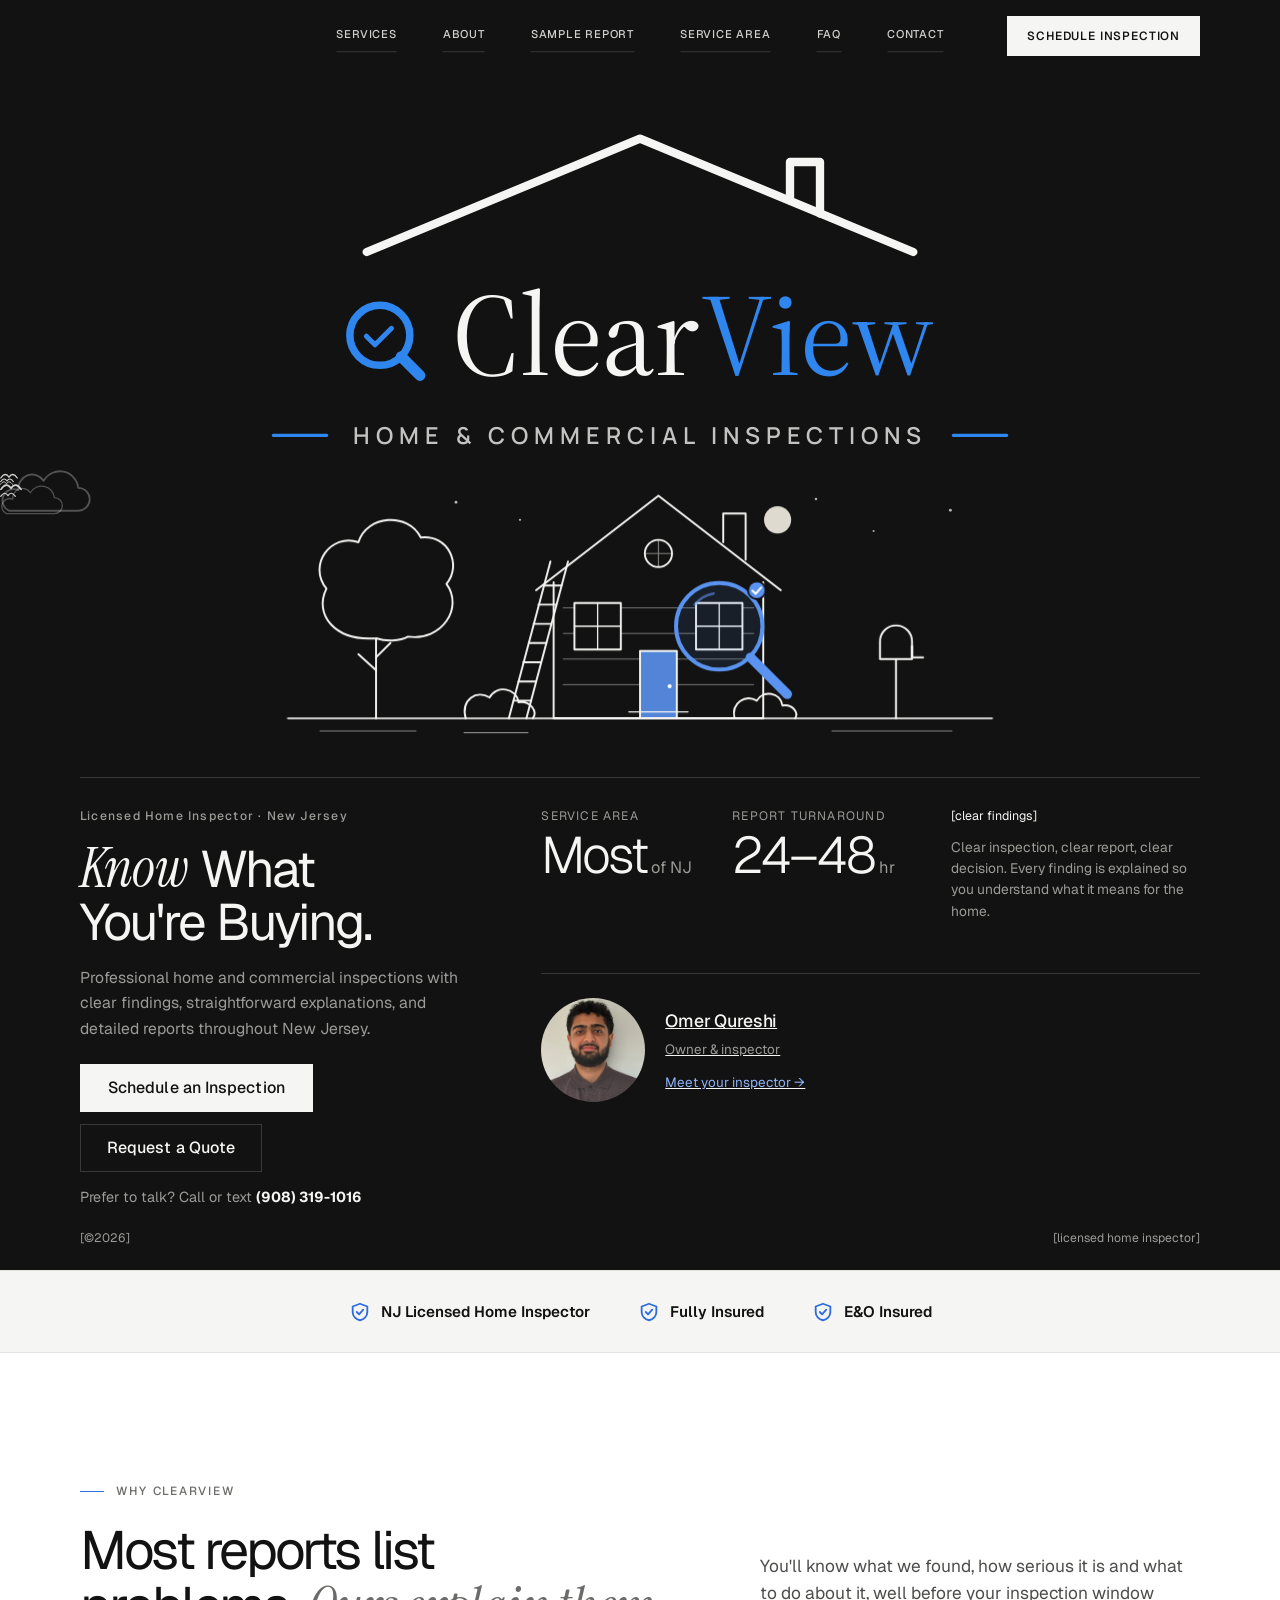
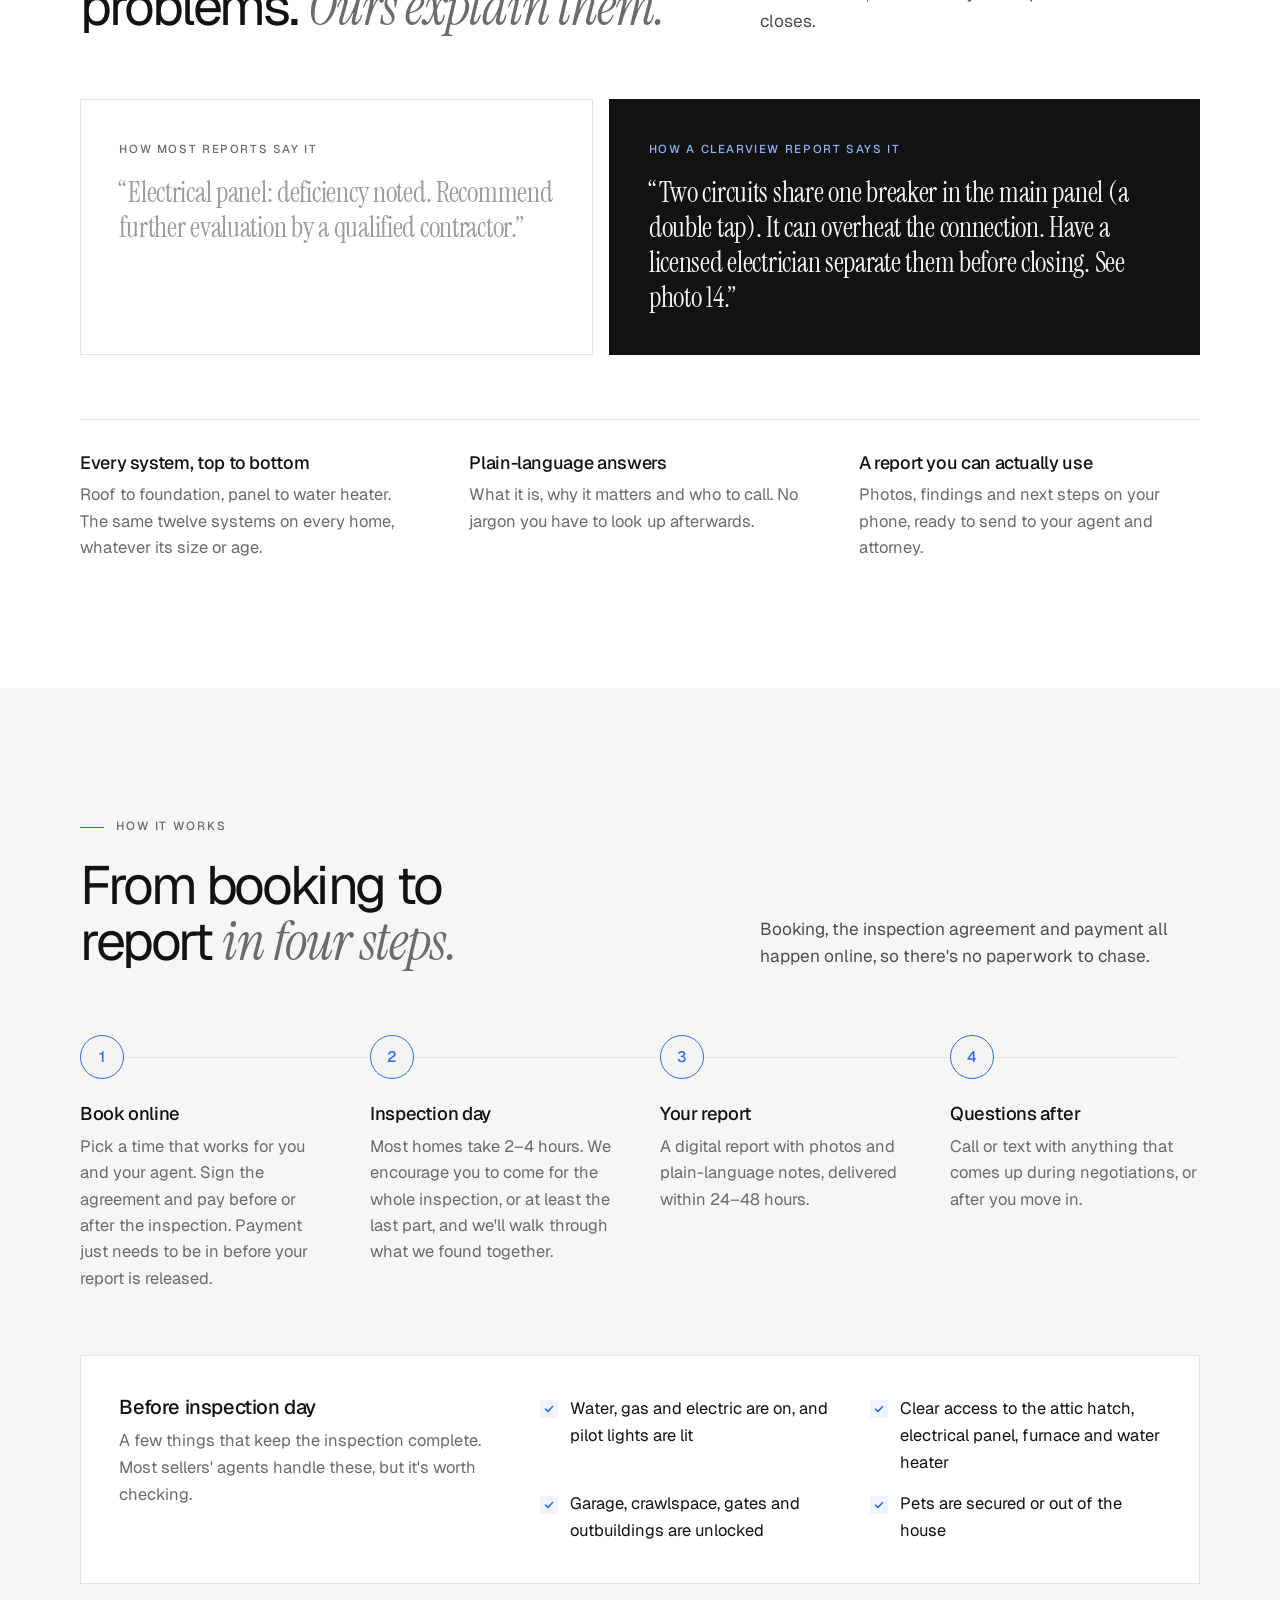
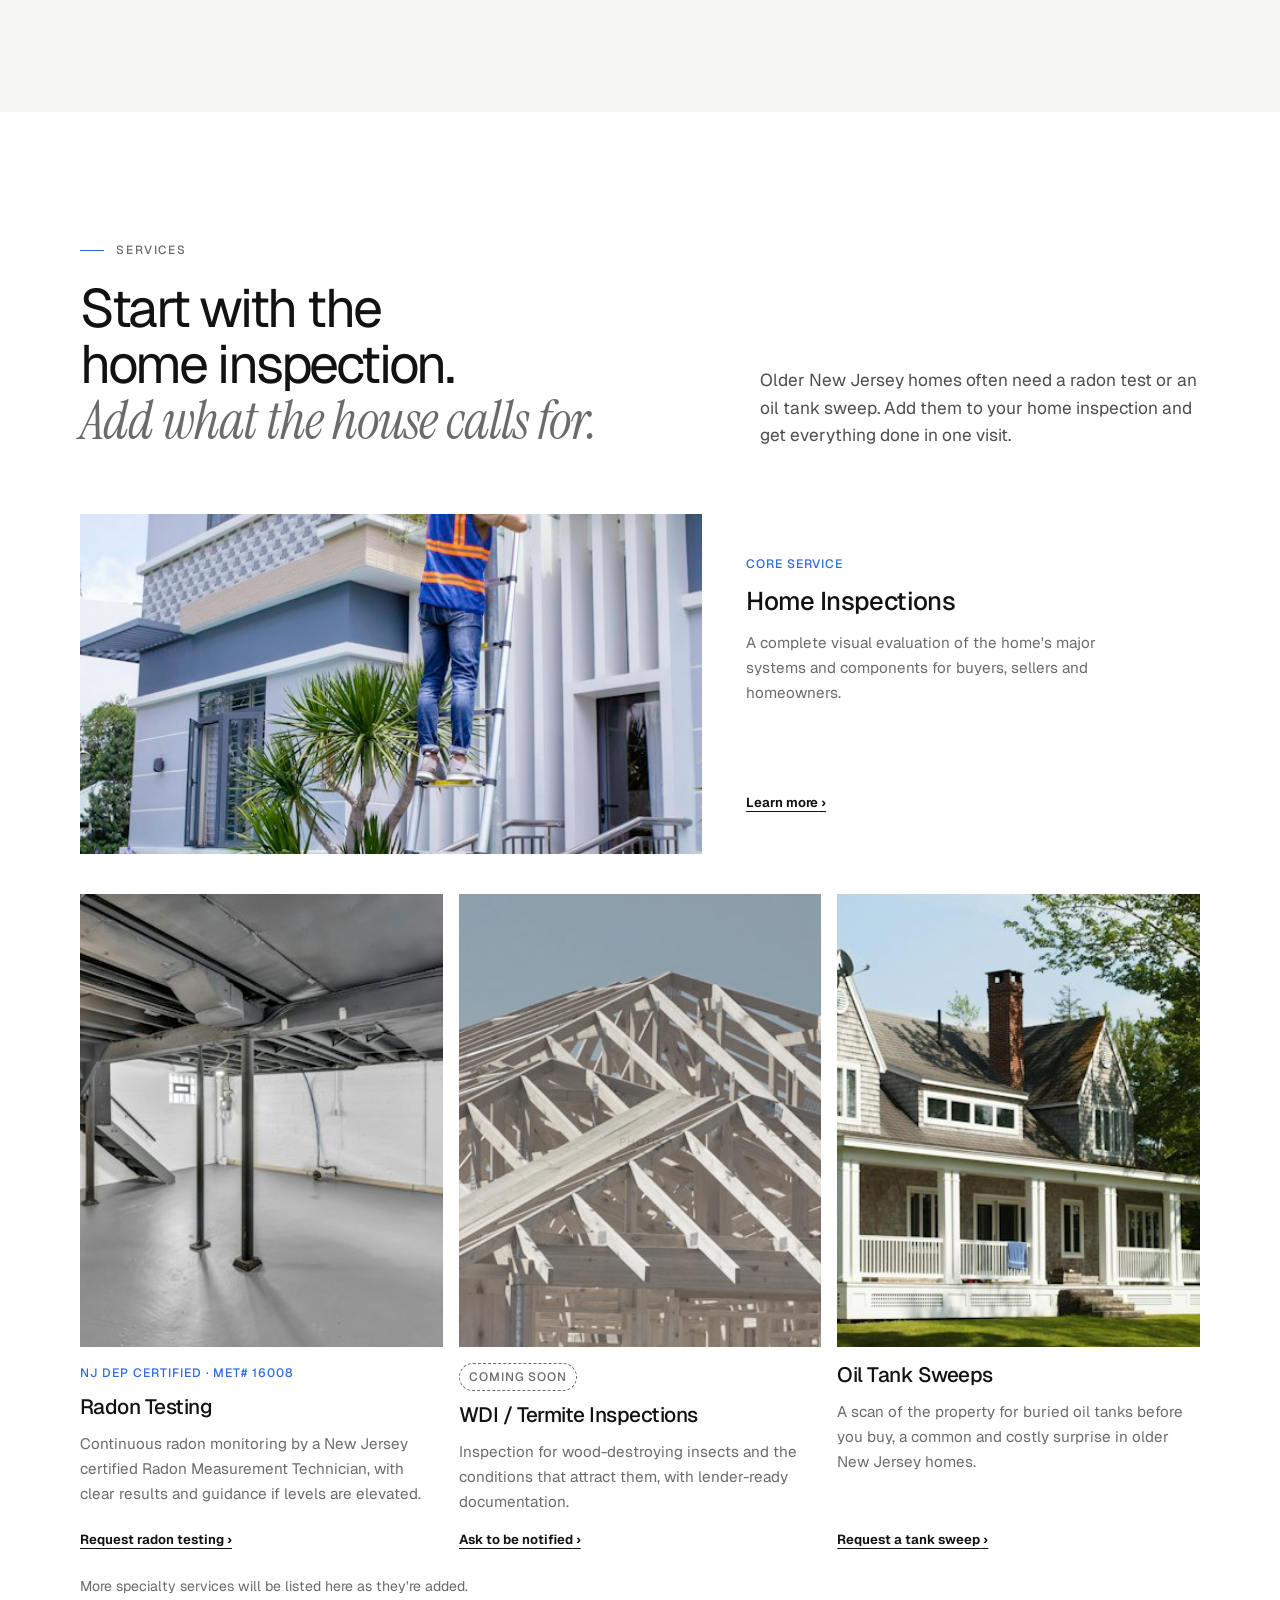
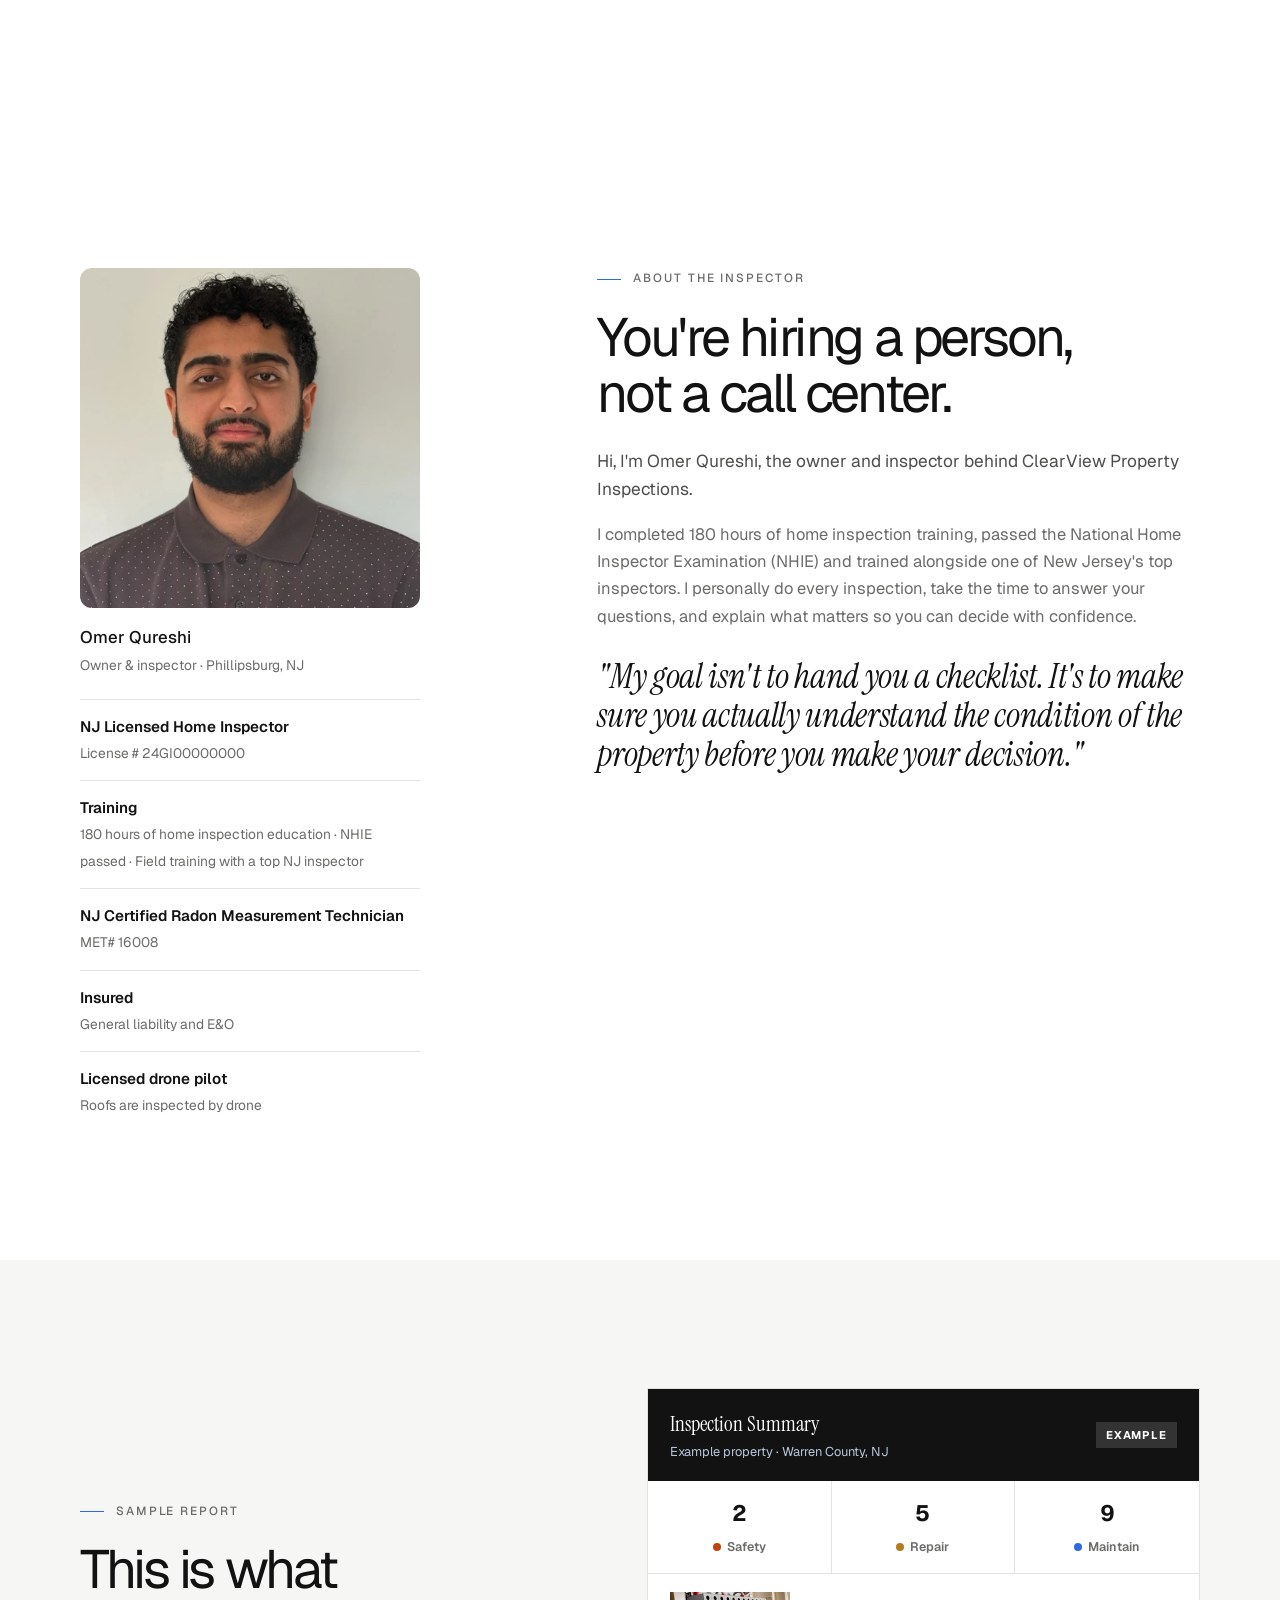
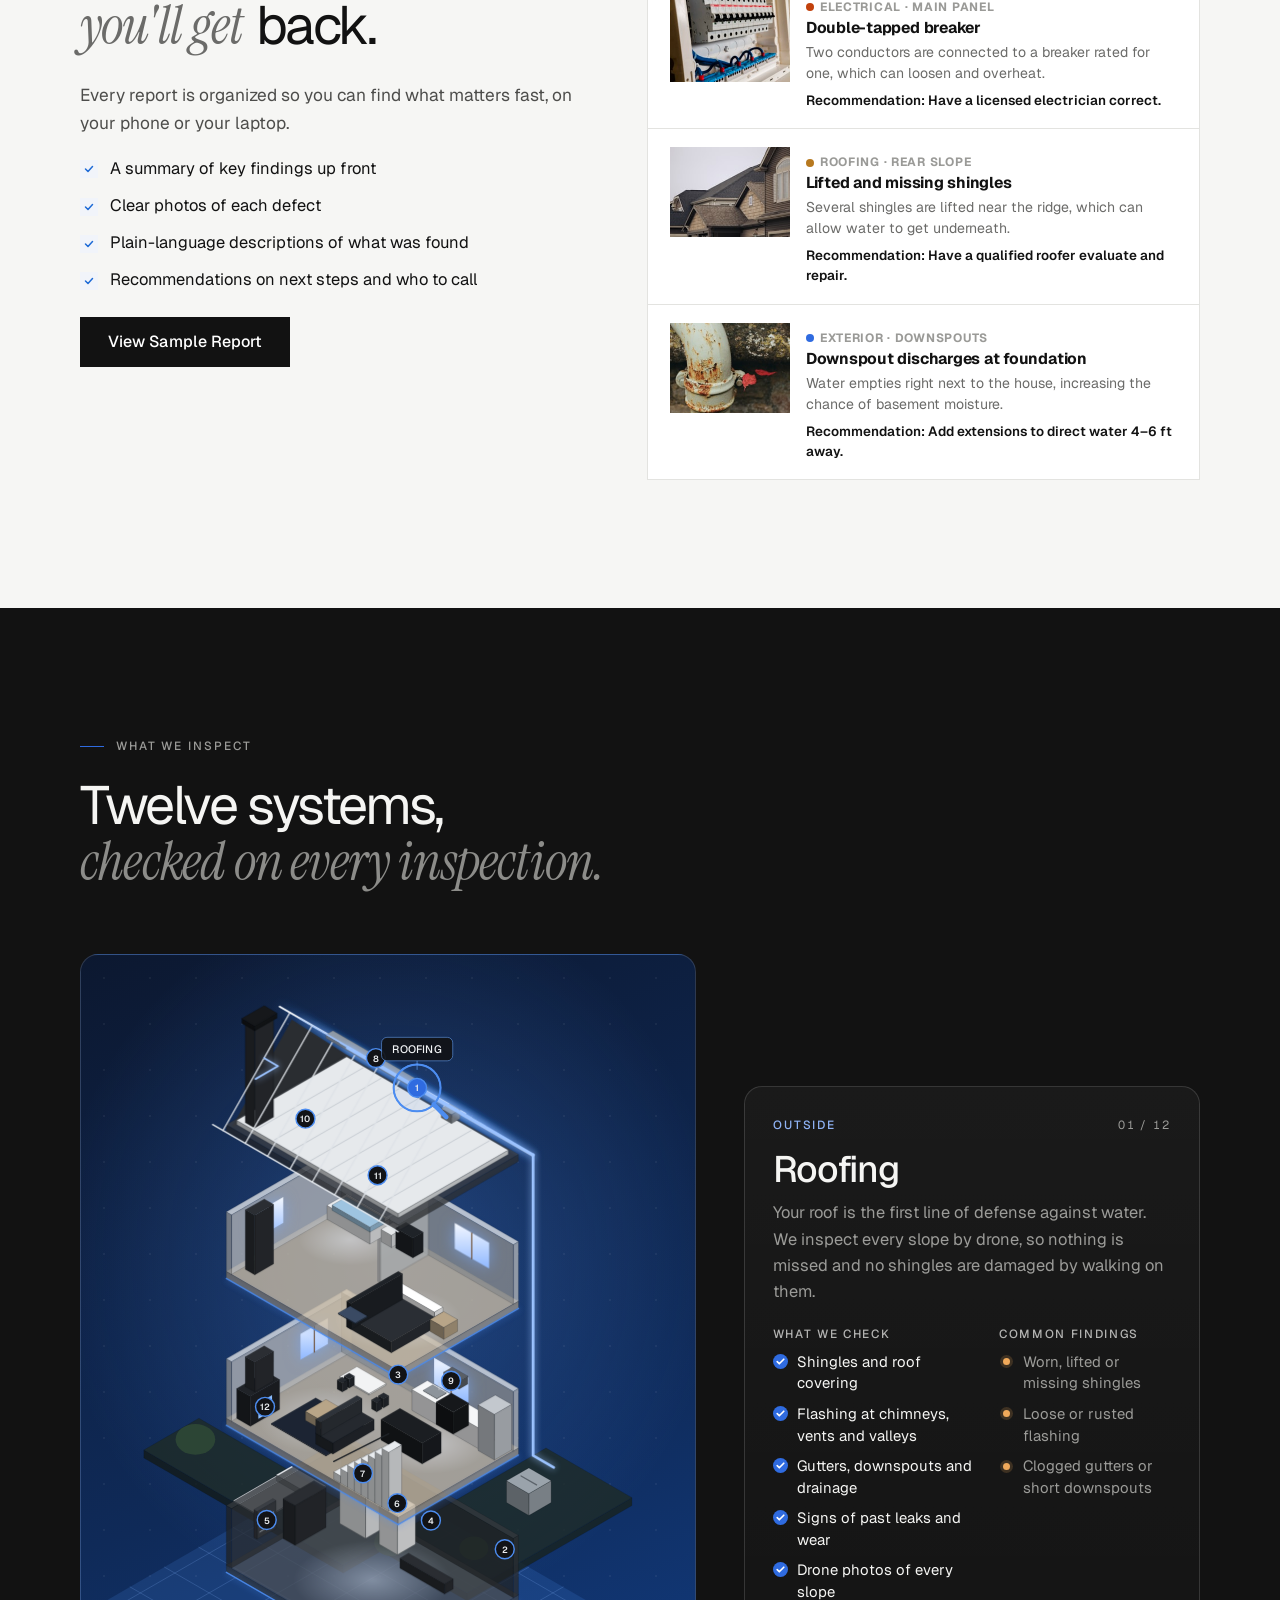
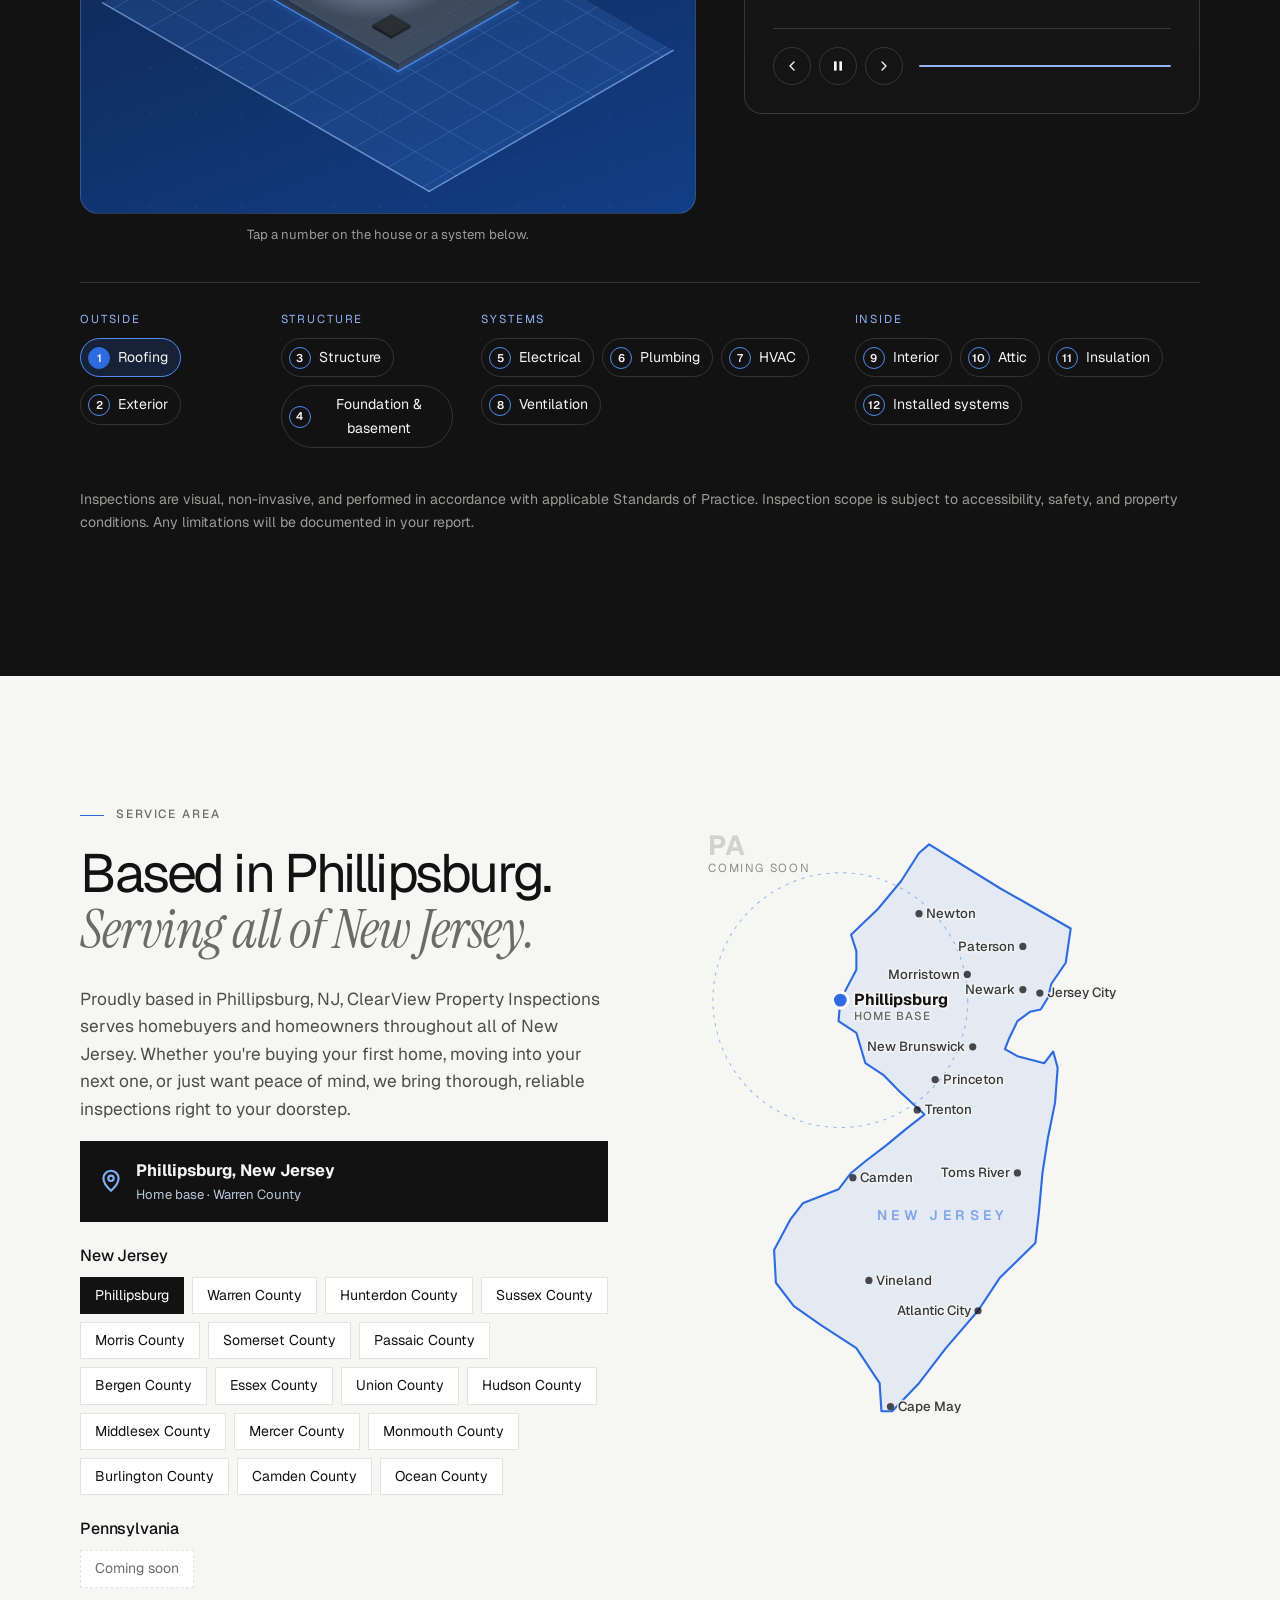
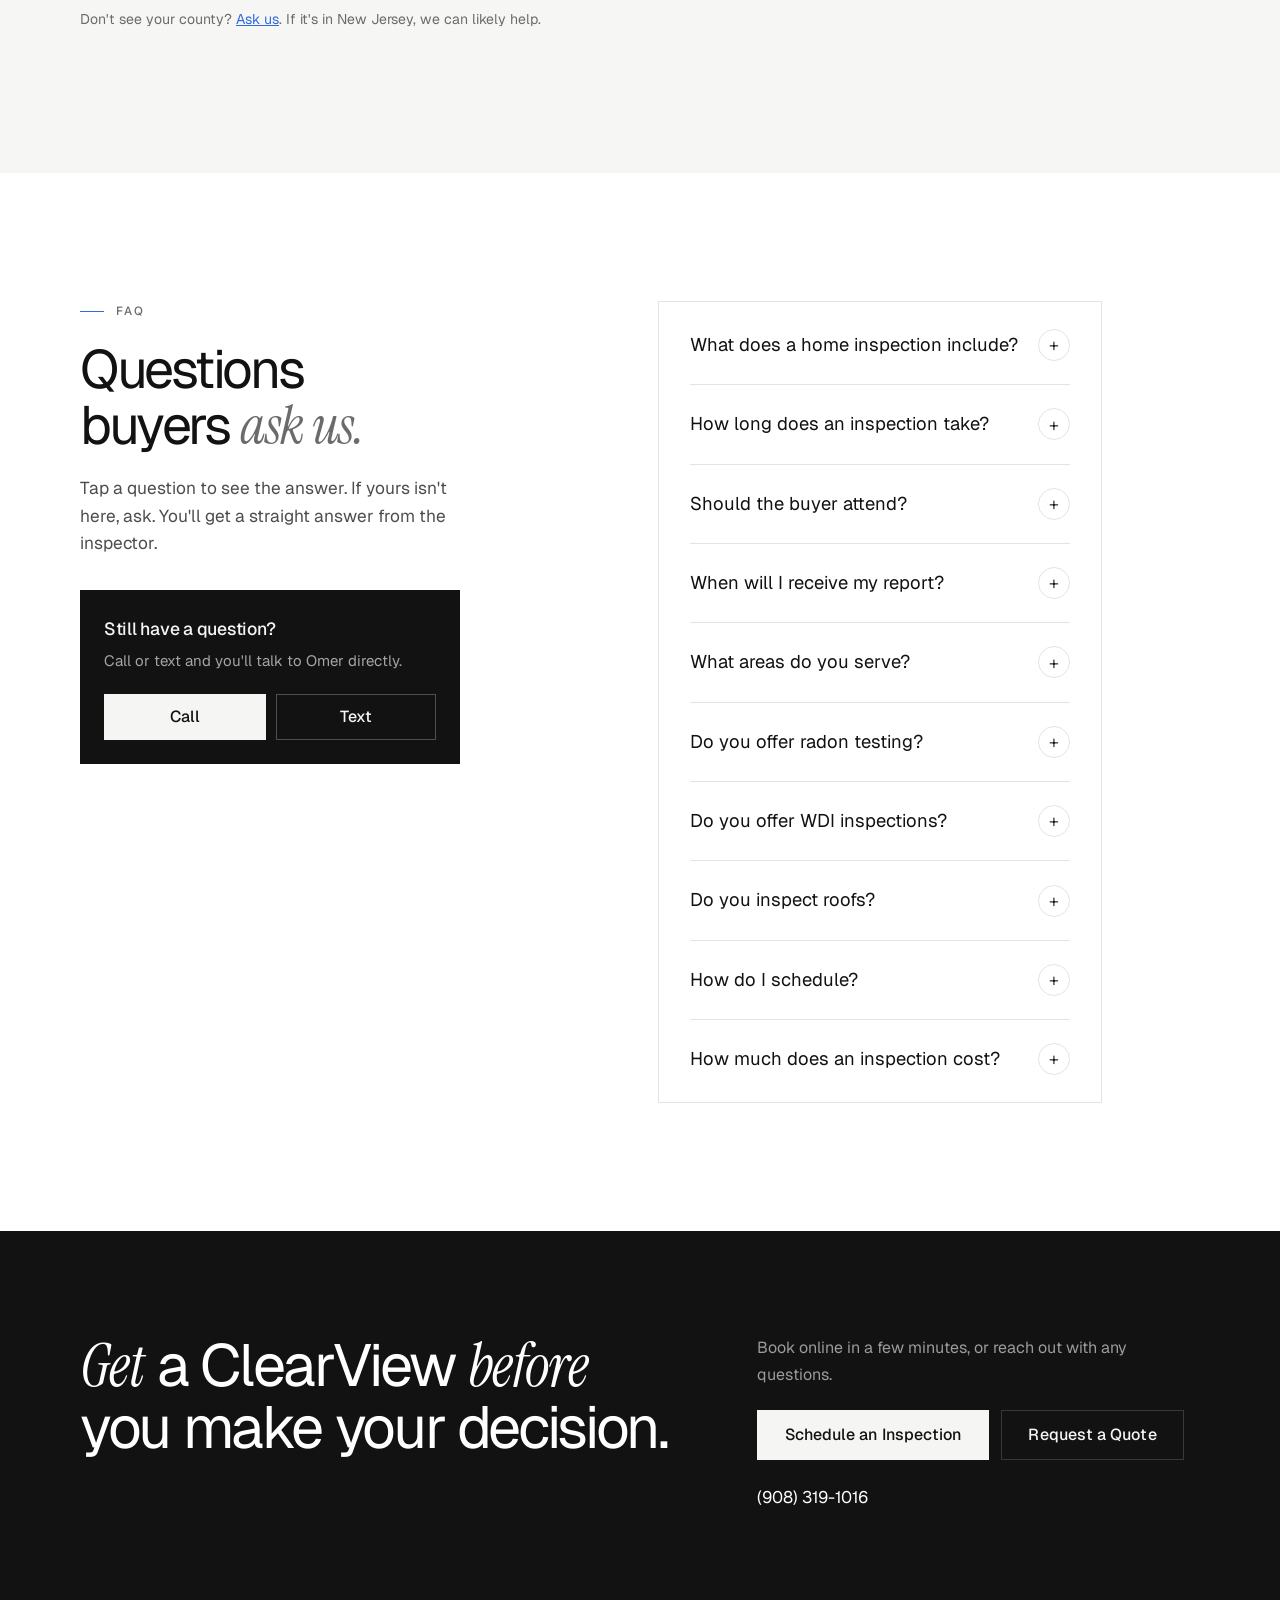
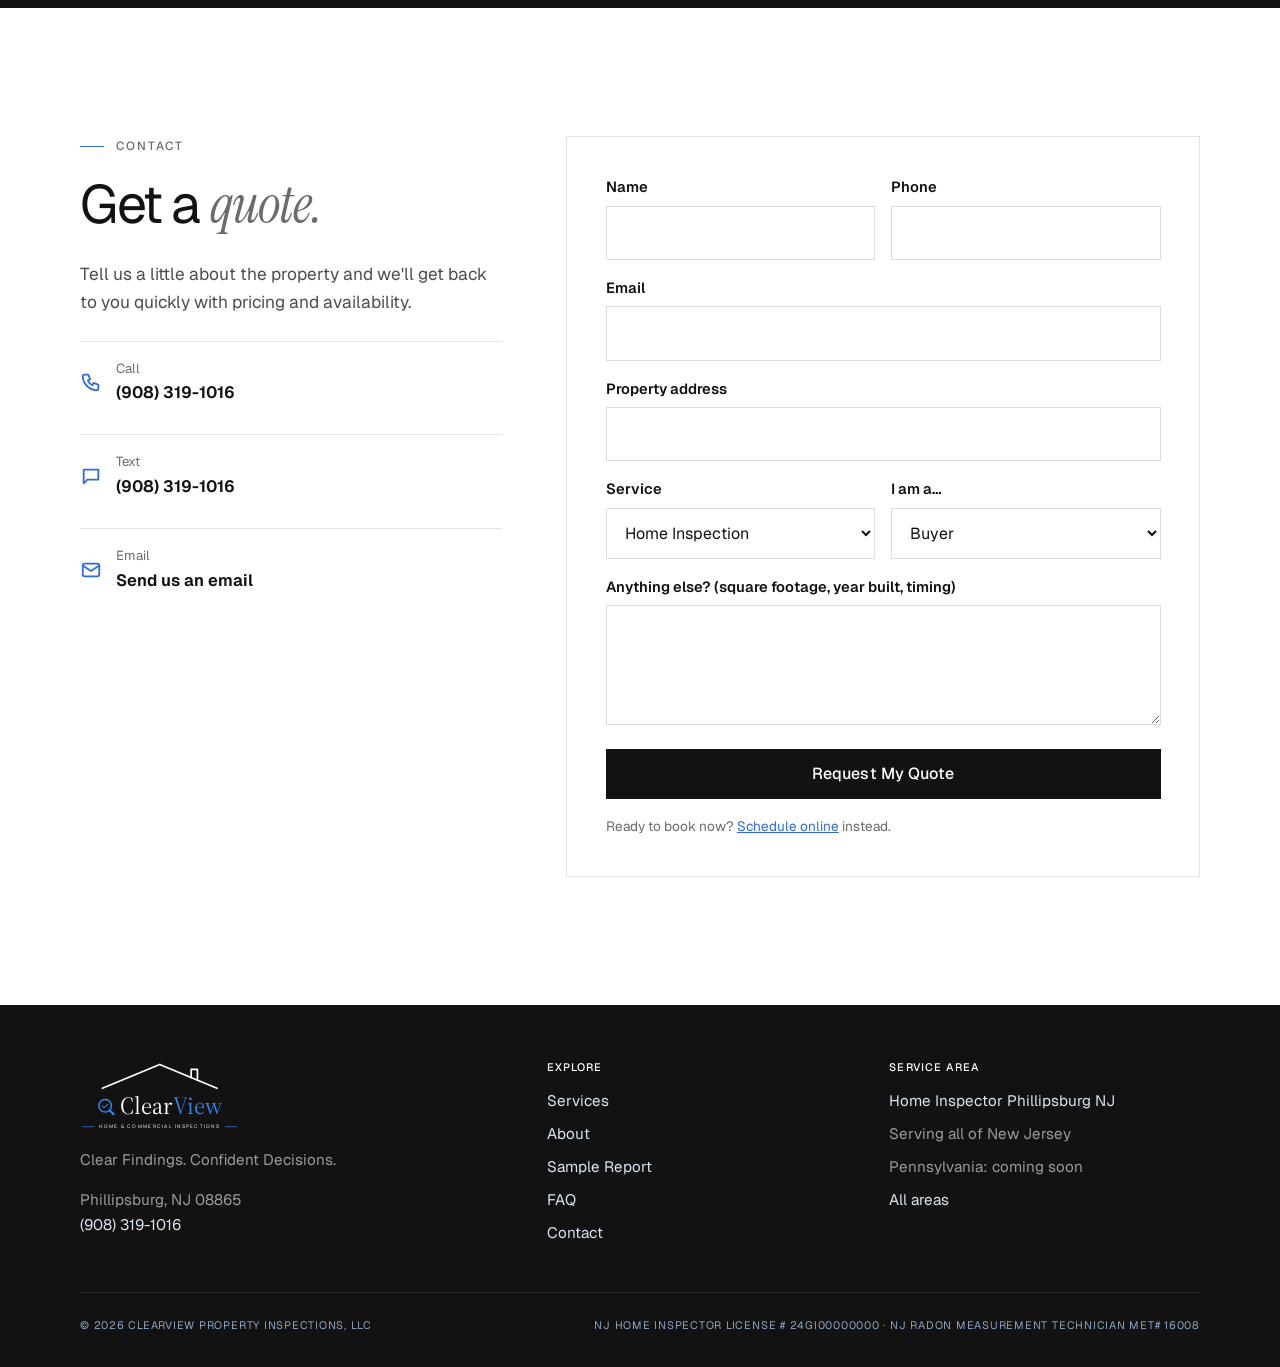
==== index.html @ 4c4c86ff "ClearView Property Inspections website Static site: homepage with the interactive house tour, NJ ser" ====
<!doctype html>
<html lang="en">
<head>
  <meta charset="utf-8">
  <meta name="viewport" content="width=device-width, initial-scale=1">
  <title>Home Inspector Phillipsburg NJ | Serving All of New Jersey | ClearView Property Inspections</title>
  <meta name="description" content="Licensed home and commercial inspections, radon testing and oil tank sweeps throughout New Jersey. Clear findings, plain-language explanations and reports in 24–48 hours. Based in Phillipsburg, NJ. Schedule online.">
  <link rel="canonical" href="https://www.clearviewpropertyinspections.com/"> <!-- TODO: real domain -->
  <meta name="theme-color" content="#0b2545">

  <meta property="og:type" content="website">
  <meta property="og:title" content="ClearView Property Inspections | Clear Findings. Confident Decisions.">
  <meta property="og:description" content="Professional home and commercial inspections throughout New Jersey.">
  <meta property="og:url" content="https://www.clearviewpropertyinspections.com/">
  <!-- <meta property="og:image" content="https://www.clearviewpropertyinspections.com/assets/og-image.jpg"> TODO: 1200x630 share image -->

  <link rel="icon" href="assets/favicon.svg" type="image/svg+xml">
  <link rel="preconnect" href="https://fonts.googleapis.com">
  <link rel="preconnect" href="https://fonts.gstatic.com" crossorigin>
  <link rel="stylesheet" href="css/styles.css?v=62">
  <link rel="stylesheet" href="css/themes/drafted.css?v=62" id="theme-css">
  <script>
    /* Theme loader: Drafted is the only style. */
    (function () {
      var DEFAULT = "drafted", V = "62";
      var FONTS = {
        drafted: "family=Geist:wght@300;400;500;600&family=Instrument+Serif:ital@0;1&family=Source+Serif+4:opsz,wght@8..60,400&family=Manrope:wght@600"
      };
      var t = (location.search.match(/[?&]style=(\w+)/) || location.hash.match(/^#style-(\w+)$/) || [])[1];
      try { if (t && FONTS[t]) localStorage.setItem("cv-style", t); else t = localStorage.getItem("cv-style"); } catch (e) {}
      if (!t || !FONTS[t]) t = DEFAULT;
      document.getElementById("theme-css").href = "css/themes/" + t + ".css?v=" + V;
      var fl = document.createElement("link");
      fl.rel = "stylesheet";
      fl.href = "https://fonts.googleapis.com/css2?" + FONTS[t] + "&display=swap";
      document.head.appendChild(fl);
      document.documentElement.setAttribute("data-style", t);
      document.documentElement.setAttribute("data-palette", "blueprint"); /* black and blue */
    })();
  </script>

  <!-- Google Analytics: paste the GA4 snippet here once the property is created (G-XXXXXXX) -->

  <script type="application/ld+json">
  {
    "@context": "https://schema.org",
    "@type": "HomeAndConstructionBusiness",
    "name": "ClearView Property Inspections",
    "slogan": "Clear Findings. Confident Decisions.",
    "url": "https://www.clearviewpropertyinspections.com/",
    "telephone": "+19083191016",
    "address": {
      "@type": "PostalAddress",
      "addressLocality": "Phillipsburg",
      "addressRegion": "NJ",
      "postalCode": "08865",
      "addressCountry": "US"
    },
    "areaServed": [
      "Warren County, NJ", "Hunterdon County, NJ", "Sussex County, NJ", "Morris County, NJ",
      "Somerset County, NJ", "Passaic County, NJ", "Bergen County, NJ", "Essex County, NJ",
      "Union County, NJ", "Hudson County, NJ", "Middlesex County, NJ", "Mercer County, NJ",
      "Monmouth County, NJ", "Burlington County, NJ", "Camden County, NJ", "Ocean County, NJ"
    ],
    "priceRange": "$$"
  }
  </script>
</head>
<body>
  <!-- faint blueprint behind the page: the floor plan draws itself as you scroll -->
  <div class="blueprint" aria-hidden="true"><svg viewBox="-14 0 414 590"><path class="w-ext" style="--i:0" d="M20 20H60M130 20H200M240 20H290M350 20H380"/><path class="w-ext" style="--i:0" d="M380 20V60M380 140V240M380 320V420M380 500V540"/><path class="w-ext" style="--i:1" d="M380 540H330M250 540H210M170 540H130M50 540H20"/><path class="w-ext" style="--i:1" d="M20 540V460M20 380V20"/><path class="w-int" style="--i:2" d="M180 20V150M180 182V200"/><path class="w-int" style="--i:2" d="M260 20V150M260 182V200"/><path class="w-int" style="--i:3" d="M180 140H200M228 140H260"/><path class="w-int" style="--i:3" d="M20 200H180M260 200H380"/><path class="w-int" style="--i:3" d="M230 200V258"/><path class="w-int" style="--i:4" d="M20 270H70"/><path class="win" style="--i:4" d="M60 16.5H130M60 20H130M60 23.5H130M200 16.5H240M200 20H240M200 23.5H240M290 16.5H350M290 20H350M290 23.5H350"/><path class="win" style="--i:5" d="M376.5 60V140M380 60V140M383.5 60V140M376.5 240V320M380 240V320M383.5 240V320M376.5 420V500M380 420V500M383.5 420V500"/><path class="win" style="--i:5" d="M330 536.5H250M330 540H250M330 543.5H250M130 536.5H50M130 540H50M130 543.5H50M16.5 380V460M20 380V460M23.5 380V460"/><path class="door" style="--i:6" d="M170 540V500A40 40 0 0 1 210 540"/><path class="door" style="--i:6" d="M180 150H148A32 32 0 0 0 180 182"/><path class="door" style="--i:6" d="M260 150H292A32 32 0 0 1 260 182"/><path class="door" style="--i:6" d="M200 140V112A28 28 0 0 1 228 140"/><path class="fix" style="--i:7" d="M36 40h76v92H36zM42 46h30v16H42zM76 46h30v16H76zM36 78h76M118 40h20v20h-20z"/><path class="fix" style="--i:7" d="M298 36h70v92h-70zM304 42h27v15h-27zM335 42h27v15h-27zM298 72h70M276 36h18v18h-18z"/><path class="fix" style="--i:8" d="M186 26h68v32h-68zM192 31h56v22h-56z"/><path class="fix" style="--i:8" d="M232 96h18v10h-18zM234 118a7 10 0 1 0 14 0a7 10 0 1 0 -14 0M186 96h30v28h-30zM193 110a8 6 0 1 0 16 0a8 6 0 1 0 -16 0"/><path class="fix" style="--i:9" d="M300 206h74v166h-24V230h-50zM354 252h16v30h-16zM312 213a5 5 0 1 0 10 0a5 5 0 1 0 -10 0M328 213a5 5 0 1 0 10 0a5 5 0 1 0 -10 0M312 225a5 5 0 1 0 10 0a5 5 0 1 0 -10 0M328 225a5 5 0 1 0 10 0a5 5 0 1 0 -10 0"/><path class="fix" style="--i:9" d="M252 270h64v30h-64z"/><path class="fix" style="--i:10" d="M268 428h76v52h-76zM280 418h16v8h-16zM316 418h16v8h-16zM280 482h16v8h-16zM316 482h16v8h-16zM258 446h8v16h-8zM346 446h8v16h-8z"/><path class="fix" style="--i:10" d="M30 300h26v136H30zM56 310v116M86 336h44v64H86zM150 470h34v34h-34zM200 230h22v60h-22z"/><path class="dim" style="--i:11" d="M20 562H380M20 556v12M380 556v12M200 556v12"/><path class="dim" style="--i:11" d="M4 20V540M-2 20h12M-2 540h12"/><text x="100" y="166" style="--i:7" text-anchor="middle">BEDROOM<tspan class="sz" x="100" dy="10">12'-0" × 14'-0"</tspan></text><text x="320" y="166" style="--i:8" text-anchor="middle">BEDROOM 2<tspan class="sz" x="320" dy="10">12'-0" × 14'-0"</tspan></text><text x="220" y="76" style="--i:8" text-anchor="middle">BATH</text><text x="220" y="176" style="--i:8" text-anchor="middle">HALL</text><text x="128" y="250" style="--i:9" text-anchor="middle">LIVING<tspan class="sz" x="128" dy="10">21'-0" × 34'-0"</tspan></text><text x="290" y="336" style="--i:9" text-anchor="middle">KITCHEN<tspan class="sz" x="290" dy="10">15'-0" × 18'-0"</tspan></text><text x="306" y="520" style="--i:10" text-anchor="middle">DINING<tspan class="sz" x="306" dy="10">15'-0" × 16'-0"</tspan></text><text x="190" y="528" style="--i:10" text-anchor="middle">ENTRY</text><text class="dimt" x="200" y="578" style="--i:11" text-anchor="middle">36'-0"</text><text class="dimt" x="0" y="0" style="--i:11" text-anchor="middle" transform="translate(-6 280) rotate(-90)">52'-0"</text></svg></div>
  <div class="scroll-progress" aria-hidden="true"></div>
  <a class="skip-link" href="#main">Skip to content</a>
  <div class="preview-banner">Preview mode — outlined items are hidden on the live site until they're ready.</div>

  <header class="site-header">
    <div class="container header-inner">

      <nav class="nav" id="nav" aria-label="Main">
        <ul>
          <li><a href="#services">Services</a></li>
          <li><a href="#about">About</a></li>
          <li><a href="#sample-report">Sample Report</a></li>
          <li><a href="#service-area">Service Area</a></li>
          <li><a href="#faq">FAQ</a></li>
          <li><a href="#contact">Contact</a></li>
        </ul>
        <a class="btn btn-primary nav-cta" href="#contact" data-schedule>Schedule Inspection</a>
      </nav>

      <a class="header-phone" href="#" data-tel data-phone></a>

      <button class="nav-toggle" aria-expanded="false" aria-controls="nav" aria-label="Menu">
        <svg viewBox="0 0 24 24" fill="none" stroke="currentColor" stroke-width="2" stroke-linecap="round"><path d="M4 7h16M4 12h16M4 17h16"/></svg>
      </button>
    </div>
  </header>

  <main id="main">

    <!-- 1. HERO -->
    <section class="hero">
      <div class="hero-wordmark" aria-hidden="true">ClearView</div>
      <div class="container hero-grid">
        <div>
          <span class="eyebrow">Licensed Home Inspector · New Jersey</span>
          <h1><em>Know</em> What You're Buying.</h1>
          <p class="lead">Professional home and commercial inspections with clear findings, straightforward explanations, and detailed reports throughout New Jersey.</p>
          <div class="btn-row">
            <a class="btn btn-primary" href="#contact" data-schedule>Schedule an Inspection</a>
            <a class="btn btn-outline" href="#contact">Request a Quote</a>
          </div>
          <p class="hero-call">Prefer to talk? Call or text <a href="#" data-tel data-phone></a></p>

          <div class="clarity-path" aria-label="Clear inspection, clear report, clear decision">
            <span>Clear Inspection</span><i>→</i><span>Clear Report</span><i>→</i><span>Clear Decision</span>
          </div>

          <!-- Used by the Atelier style only -->
          <dl class="hero-stats">
            <div><dt>Service area</dt><dd>Most<small>of NJ</small></dd></div>
            <div><dt>Report turnaround</dt><dd>24&ndash;48<small>hr</small></dd></div>
          </dl>
          <div class="hero-note">
            <span class="bracket">[clear findings]</span>
            <p>Clear inspection, clear report, clear decision. Every finding is explained so you understand what it means for the home.</p>
          </div>
          <!-- your inspector, under the stats (big screens) -->
          <a class="hero-inspector" href="#about">
            <img src="assets/photos/omer-qureshi.jpg?v=46" width="480" height="480" alt="Omer Qureshi">
            <span><strong>Omer Qureshi</strong><small>Owner &amp; inspector</small><em>Meet your inspector &rarr;</em></span>
          </a>
        </div>

        <div class="hero-stage" aria-hidden="true"><svg class="hero-logo" viewBox="92 28 456 206"><g fill="none" stroke-linecap="round" stroke-linejoin="round"><path d="M156 106L320 38l164 68" stroke="currentColor" stroke-width="5"/><path d="M410 75V52h18v31" stroke="currentColor" stroke-width="5"/><g transform="translate(163.9 156)" stroke="#2f86ee"><circle r="18" stroke-width="4.5"/><path d="M12.8 12.8l11.3 11.3" stroke-width="6.5"/><path d="M-8.1 .5l5.2 5.2 9.9-9.9" stroke-width="3"/></g><path d="M100 216h32M508 216h32" stroke="#2f86ee" stroke-width="2"/></g><text x="207.5" y="180" font-family="'Source Serif 4', Georgia, serif" font-size="70" font-weight="400" fill="currentColor">Clear<tspan fill="#2f86ee">View</tspan></text><text x="320" y="221" text-anchor="middle" font-family="Manrope, system-ui, sans-serif" font-size="14" letter-spacing="3.6" font-weight="600" fill="currentColor" opacity=".78">HOME &amp; COMMERCIAL INSPECTIONS</text></svg></div>

        <!-- PHOTO SLOT: hero — inspector at a client property (landscape, ~1600x1200). Put <img> inside .ph -->
        <div class="ph ph-hero" data-slot="hero-photo">
          <img src="assets/photos/1570129477492-45c003edd2be-1400.jpg" srcset="assets/photos/1570129477492-45c003edd2be-800.jpg 800w, assets/photos/1570129477492-45c003edd2be-1400.jpg 1400w, assets/photos/1570129477492-45c003edd2be-1600.jpg 1600w" sizes="(min-width: 900px) 60vw, 100vw" alt="Example photo: gray two-story house with a front porch" fetchpriority="high" decoding="async">
          <svg viewBox="0 0 24 24" fill="none" stroke="currentColor" stroke-width="1.8" stroke-linecap="round" stroke-linejoin="round"><path d="M4 7h3l2-2h6l2 2h3v12H4z"/><circle cx="12" cy="13" r="3.5"/></svg>
          Hero photo<br>Inspector at a property
        </div>
        <!-- Used by the Porch style only: line illustration of a house under the ClearView lens -->
        <div class="hero-illustration" aria-hidden="true">
          <!-- birds flying across the sky, behind the house -->
          <div class="hero-birds no-draw">
            <span class="cloud" style="--x:30%; --y:6%; --w:92px; --d:90s; --s:-38s"><svg viewBox="0 0 80 34"><path d="M8 32h60a10 10 0 0 0 0-20 16 16 0 0 0-30-6 12 12 0 0 0-22 8 9 9 0 0 0-8 18z"/></svg></span>
            <span class="cloud" style="--x:62%; --y:20%; --w:64px; --d:120s; --s:-80s"><svg viewBox="0 0 80 34"><path d="M8 32h60a10 10 0 0 0 0-20 16 16 0 0 0-30-6 12 12 0 0 0-22 8 9 9 0 0 0-8 18z"/></svg></span>
            <span class="bird" style="--x:12%; --y:14%; --w:22px; --d:19s; --s:0s"><svg viewBox="0 0 24 12"><path d="M1 8c4-6 8-6 11-1 3-5 7-5 11 1"/></svg></span>
            <span class="bird" style="--x:18%; --y:22%; --w:16px; --d:19.6s; --s:.5s"><svg viewBox="0 0 24 12"><path d="M1 8c4-6 8-6 11-1 3-5 7-5 11 1"/></svg></span>
            <span class="bird" style="--x:24%; --y:9%; --w:14px; --d:20.4s; --s:1.1s"><svg viewBox="0 0 24 12"><path d="M1 8c4-6 8-6 11-1 3-5 7-5 11 1"/></svg></span>
            <span class="bird" style="--x:70%; --y:4%; --w:18px; --d:26s; --s:9s"><svg viewBox="0 0 24 12"><path d="M1 8c4-6 8-6 11-1 3-5 7-5 11 1"/></svg></span>
            <span class="bird" style="--x:76%; --y:12%; --w:13px; --d:27s; --s:9.6s"><svg viewBox="0 0 24 12"><path d="M1 8c4-6 8-6 11-1 3-5 7-5 11 1"/></svg></span>
          </div>
          <svg viewBox="30 58 900 322" fill="none" stroke="currentColor" stroke-width="2.4" stroke-linecap="round" stroke-linejoin="round">
            <!-- night sky: stars twinkle, the moon rises from behind the roof -->
            <g class="sky no-draw">
              <circle class="star" cx="250" cy="82" r="1.8" style="--t:0s"/>
              <circle class="star" cx="330" cy="104" r="1.4" style="--t:.9s"/>
              <circle class="star" cx="700" cy="78" r="1.6" style="--t:1.7s"/>
              <circle class="star" cx="772" cy="118" r="1.3" style="--t:.4s"/>
              <circle class="star" cx="868" cy="92" r="1.8" style="--t:1.2s"/>
              <circle class="moon" cx="652" cy="104" r="17"/>
            </g>
            <!-- solid shapes behind the lines (hide what sits behind the drawing) -->
            <path class="h-walls" d="M350 192L503 74l81 62.4V96h28v61.5L656 192h-22v160H372V192z" fill="var(--bg, #fff)" stroke="none"/>
            <!-- colour: brick chimney, shingled roof, grass -->
            <path class="paint h-chimney no-draw" d="M584 96h28v66h-28z" stroke="none"/>
            <path class="paint h-roof no-draw" d="M350 192L503 74L656 192z" stroke="none"/>
            <path class="paint h-grass no-draw" d="M40 352h880v12H40z" stroke="none"/>
            <!-- tree -->
            <path class="trunk" d="M150 352V250"/><path class="trunk" d="M150 292l-22-20M150 276l18-18"/>
            <g class="canopy"><path class="leaf" d="M150 252c-52 4-78-30-62-62-24-30 6-70 40-58 10-34 62-38 78-6 34-4 52 34 32 58 22 30-6 72-48 66-10 6-28 6-40 2z" fill="var(--bg, #fff)"/></g>
            <!-- shrubs -->
            <path class="shrub" d="M262 352c-6-24 14-36 30-26 8-16 34-12 36 6 16-2 24 12 18 20"/>
            <path class="shrub" d="M598 352c-4-20 14-30 28-22 8-14 30-10 32 6 14-2 20 10 16 16"/>
            <!-- ladder -->
            <path class="wood" d="M316 352l52-196M338 352l52-196"/>
            <path class="wood" d="M322 330h22M328 306h22M334 282h22M341 258h22M347 234h22M353 210h22M360 186h22"/>
            <!-- house -->
            <path d="M372 182v170h262V182"/>
            <path d="M350 192l153-118 153 118"/>
            <path d="M584 132V96h28v58"/>
            <!-- chimney smoke -->
            <g class="smoke no-draw"><circle cx="598" cy="84" r="6" style="--p:0s"/><circle cx="598" cy="84" r="7" style="--p:1.4s"/><circle cx="598" cy="84" r="5" style="--p:2.8s"/></g>
            <path d="M384 214h238M384 246h238M384 278h238M384 310h238" stroke-width="1.1" opacity=".35"/>
            <circle class="glass" cx="503" cy="146" r="17"/><path d="M486 146h34M503 129v34" stroke-width="1.4"/>
            <rect class="glass" x="398" y="208" width="58" height="58" fill="var(--bg, #fff)"/><path d="M427 208v58M398 237h58" stroke-width="1.6"/>
            <rect class="glass" x="550" y="208" width="58" height="58" fill="var(--bg, #fff)"/><rect class="window-light no-draw" x="551.2" y="209.2" width="55.6" height="55.6" stroke="none"/><path d="M579 208v58M550 237h58" stroke-width="1.6"/>
            <rect class="doorway no-draw" x="480" y="268" width="46" height="84" stroke="none"/><g class="door"><rect x="480" y="268" width="46" height="84" fill="var(--accent, #1f5fbf)" fill-opacity=".9"/><circle cx="517" cy="312" r="2.6" fill="#fff" stroke="none"/></g>
            <path d="M470 352h66M466 344h74" stroke-width="1.6"/>
            <!-- lens over the right window -->
            <g class="lens">
              <circle cx="579" cy="237" r="54" fill="var(--accent, #1f5fbf)" fill-opacity=".1" stroke="var(--accent, #1f5fbf)" stroke-width="5"/>
              <path d="M548 210a40 40 0 0 1 24-14" stroke="var(--accent, #1f5fbf)" stroke-width="3" opacity=".6"/>
              <path d="M618 276l46 46" stroke="var(--accent, #1f5fbf)" stroke-width="12"/>
            </g>
            <!-- "checked" badge on the lens -->
            <g class="check-badge no-draw"><circle cx="626" cy="192" r="11" fill="var(--accent, #1f5fbf)" stroke="var(--bg, #fff)" stroke-width="2.4"/><path d="M620.5 192.5l4 4 7-8" stroke="#fff" stroke-width="2.4"/></g>
            <!-- mailbox -->
            <path d="M800 352v-74"/><g class="envelope no-draw"><rect x="752" y="257" width="22" height="14" fill="var(--bg, #fff)" stroke-width="1.6"/><path d="M752 257l11 8 11-8" stroke-width="1.4"/></g><path class="mail" d="M780 278h40v-22a20 20 0 0 0-40 0z" fill="var(--bg, #fff)"/><g class="flag"><path d="M820 262h14v-14"/></g>
            <!-- ground -->
            <path class="grass-line" d="M40 352h880"/>
            <path d="M80 368h120M260 370h80M720 368h150" stroke-width="1.4" opacity=".4"/>
          </svg>
        </div>
        <div class="hero-corners" aria-hidden="true"><span>[©<span data-year></span>]</span><span>[licensed home inspector]</span></div>
      </div>
    </section>

    <!-- 2. TRUST -->
    <section class="trust" aria-label="Credentials">
      <div class="container">
        <ul>
          <li><svg viewBox="0 0 24 24" fill="none" stroke="currentColor" stroke-width="2" stroke-linecap="round" stroke-linejoin="round"><path d="M12 3l8 3v6c0 4.5-3.4 8.3-8 9-4.6-.7-8-4.5-8-9V6z"/><path d="M8.5 12l2.5 2.5 4.5-5"/></svg>NJ Licensed Home Inspector</li>
          <li><svg viewBox="0 0 24 24" fill="none" stroke="currentColor" stroke-width="2" stroke-linecap="round" stroke-linejoin="round"><path d="M12 3l8 3v6c0 4.5-3.4 8.3-8 9-4.6-.7-8-4.5-8-9V6z"/><path d="M8.5 12l2.5 2.5 4.5-5"/></svg>Fully Insured</li>
          <li><svg viewBox="0 0 24 24" fill="none" stroke="currentColor" stroke-width="2" stroke-linecap="round" stroke-linejoin="round"><path d="M12 3l8 3v6c0 4.5-3.4 8.3-8 9-4.6-.7-8-4.5-8-9V6z"/><path d="M8.5 12l2.5 2.5 4.5-5"/></svg>E&amp;O Insured</li>
          <li class="pending" data-pending="radon credential"><svg viewBox="0 0 24 24" fill="none" stroke="currentColor" stroke-width="2" stroke-linecap="round" stroke-linejoin="round"><path d="M12 3l8 3v6c0 4.5-3.4 8.3-8 9-4.6-.7-8-4.5-8-9V6z"/><path d="M8.5 12l2.5 2.5 4.5-5"/></svg>Certified Radon Testing</li>
          <li class="pending" data-pending="WDI credential"><svg viewBox="0 0 24 24" fill="none" stroke="currentColor" stroke-width="2" stroke-linecap="round" stroke-linejoin="round"><path d="M12 3l8 3v6c0 4.5-3.4 8.3-8 9-4.6-.7-8-4.5-8-9V6z"/><path d="M8.5 12l2.5 2.5 4.5-5"/></svg>WDI / Termite Certified</li>
          <li class="pending" data-pending="FAA Part 107"><svg viewBox="0 0 24 24" fill="none" stroke="currentColor" stroke-width="2" stroke-linecap="round" stroke-linejoin="round"><path d="M12 3l8 3v6c0 4.5-3.4 8.3-8 9-4.6-.7-8-4.5-8-9V6z"/><path d="M8.5 12l2.5 2.5 4.5-5"/></svg>FAA Part 107 Drone Pilot</li>
        </ul>
      </div>
    </section>

    <!-- 3. WHY CLEARVIEW -->
    <section class="section" id="why">
      <div class="container">
        <div class="section-head">
          <span class="eyebrow">Why ClearView</span>
          <h2>Most reports list problems. <em>Ours explain them.</em></h2>
          <p class="lead">You'll know what we found, how serious it is and what to do about it, well before your inspection window closes.</p>
        </div>
        <div class="why-compare">
          <figure class="why-quote typical">
            <figcaption class="why-tag">How most reports say it</figcaption>
            <p>&ldquo;Electrical panel: deficiency noted. Recommend further evaluation by a qualified contractor.&rdquo;</p>
          </figure>
          <figure class="why-quote ours">
            <figcaption class="why-tag">How a ClearView report says it</figcaption>
            <p>&ldquo;Two circuits share one breaker in the main panel (a double tap). It can overheat the connection. Have a licensed electrician separate them before closing. See photo 14.&rdquo;</p>
          </figure>
        </div>
        <ul class="why-points">
          <li><h3>Every system, top to bottom</h3><p>Roof to foundation, panel to water heater. The same twelve systems on every home, whatever its size or age.</p></li>
          <li><h3>Plain-language answers</h3><p>What it is, why it matters and who to call. No jargon you have to look up afterwards.</p></li>
          <li><h3>A report you can actually use</h3><p>Photos, findings and next steps on your phone, ready to send to your agent and attorney.</p></li>
        </ul>
      </div>
    </section>

    <!-- 3b. HOW IT WORKS -->
    <section class="section section-alt" id="how-it-works">
      <div class="container">
        <div class="section-head">
          <span class="eyebrow">How It Works</span>
          <h2>From booking to report <em>in four steps.</em></h2>
          <p class="lead">Booking, the inspection agreement and payment all happen online, so there's no paperwork to chase.</p>
        </div>
        <ol class="flow">
          <li><h3>Book online</h3><p>Pick a time that works for you and your agent. Sign the agreement and pay before or after the inspection. Payment just needs to be in before your report is released.</p></li>
          <li><h3>Inspection day</h3><p>Most homes take 2&ndash;4 hours. We encourage you to come for the whole inspection, or at least the last part, and we'll walk through what we found together.</p></li>
          <li><h3>Your report</h3><p>A digital report with photos and plain-language notes, delivered within 24&ndash;48 hours.</p></li>
          <li><h3>Questions after</h3><p>Call or text with anything that comes up during negotiations, or after you move in.</p></li>
        </ol>
        <div class="prep">
          <div>
            <h3>Before inspection day</h3>
            <p class="muted">A few things that keep the inspection complete. Most sellers' agents handle these, but it's worth checking.</p>
          </div>
          <ul class="check-list">
            <li>Water, gas and electric are on, and pilot lights are lit</li>
            <li>Clear access to the attic hatch, electrical panel, furnace and water heater</li>
            <li>Garage, crawlspace, gates and outbuildings are unlocked</li>
            <li>Pets are secured or out of the house</li>
          </ul>
        </div>
      </div>
    </section>

    <!-- 4. SERVICES -->
    <section class="section" id="services">
      <div class="container">
        <div class="section-head">
          <span class="eyebrow">Services</span>
          <h2>Start with the home inspection. <em>Add what the house calls for.</em></h2>
          <p class="lead">Older New Jersey homes often need a radon test or an oil tank sweep. Add them to your home inspection and get everything done in one visit.</p>
        </div>
        <div class="services-grid">
          <article class="card service-card featured">
            <!-- PHOTO SLOT: service-home-inspection -->
            <div class="ph" data-slot="service-home-inspection">
          <img src="assets/photos/1595448831936-822eeb8b5695-1024.jpg" srcset="assets/photos/1595448831936-822eeb8b5695-640.jpg 640w, assets/photos/1595448831936-822eeb8b5695-1024.jpg 1024w, assets/photos/1595448831936-822eeb8b5695-1600.jpg 1600w" sizes="(min-width: 1040px) 33vw, (min-width: 760px) 50vw, 100vw" alt="Example photo: inspector on a ladder checking a house exterior" loading="lazy" decoding="async"><svg viewBox="0 0 24 24" fill="none" stroke="currentColor" stroke-width="1.8" stroke-linecap="round" stroke-linejoin="round"><path d="M4 7h3l2-2h6l2 2h3v12H4z"/><circle cx="12" cy="13" r="3.5"/></svg>Photo</div>
            <div class="body">
              <span class="tag">Core service</span>
              <h3>Home Inspections</h3>
              <p>A complete visual evaluation of the home's major systems and components for buyers, sellers and homeowners.</p>
              <a class="link" href="services/home-inspection.html">Learn more</a>
            </div>
          </article>

          <!-- Remove class="pending" from a card once that service is licensed/certified -->
          <article class="card service-card">
            <div class="ph" data-slot="service-radon">
          <img src="assets/photos/1782353921981-bb73a53a7482-1024.jpg" srcset="assets/photos/1782353921981-bb73a53a7482-640.jpg 640w, assets/photos/1782353921981-bb73a53a7482-1024.jpg 1024w, assets/photos/1782353921981-bb73a53a7482-1600.jpg 1600w" sizes="(min-width: 1040px) 33vw, (min-width: 760px) 50vw, 100vw" alt="Example photo: unfinished basement" loading="lazy" decoding="async"><svg viewBox="0 0 24 24" fill="none" stroke="currentColor" stroke-width="1.8" stroke-linecap="round" stroke-linejoin="round"><path d="M4 7h3l2-2h6l2 2h3v12H4z"/><circle cx="12" cy="13" r="3.5"/></svg>Photo</div>
            <div class="body">
              <span class="tag">NJ DEP certified &middot; MET# 16008</span>
              <h3>Radon Testing</h3>
              <p>Continuous radon monitoring by a New Jersey certified Radon Measurement Technician, with clear results and guidance if levels are elevated.</p>
              <a class="link" href="#contact">Request radon testing</a>
            </div>
          </article>
          <article class="card service-card soon">
            <div class="ph" data-slot="service-wdi">
          <img src="assets/photos/1676802037786-3697d60497ae-1024.jpg" srcset="assets/photos/1676802037786-3697d60497ae-640.jpg 640w, assets/photos/1676802037786-3697d60497ae-1024.jpg 1024w, assets/photos/1676802037786-3697d60497ae-1600.jpg 1600w" sizes="(min-width: 1040px) 33vw, (min-width: 760px) 50vw, 100vw" alt="Example photo: exposed wood framing" loading="lazy" decoding="async"><svg viewBox="0 0 24 24" fill="none" stroke="currentColor" stroke-width="1.8" stroke-linecap="round" stroke-linejoin="round"><path d="M4 7h3l2-2h6l2 2h3v12H4z"/><circle cx="12" cy="13" r="3.5"/></svg>Photo</div>
            <div class="body">
              <span class="tag tag-soon">Coming soon</span>
              <h3>WDI / Termite Inspections</h3>
              <p>Inspection for wood-destroying insects and the conditions that attract them, with lender-ready documentation.</p>
              <a class="link" href="#contact">Ask to be notified</a>
            </div>
          </article>
          <article class="card service-card">
            <div class="ph" data-slot="service-oil-tank">
          <img src="assets/photos/1584738766473-61c083514bf4-1024.jpg" srcset="assets/photos/1584738766473-61c083514bf4-640.jpg 640w, assets/photos/1584738766473-61c083514bf4-1024.jpg 1024w, assets/photos/1584738766473-61c083514bf4-1600.jpg 1600w" sizes="(min-width: 1040px) 33vw, (min-width: 760px) 50vw, 100vw" alt="Example photo: older home with a front yard" loading="lazy" decoding="async"><svg viewBox="0 0 24 24" fill="none" stroke="currentColor" stroke-width="1.8" stroke-linecap="round" stroke-linejoin="round"><path d="M4 7h3l2-2h6l2 2h3v12H4z"/><circle cx="12" cy="13" r="3.5"/></svg>Photo</div>
            <div class="body">
              <h3>Oil Tank Sweeps</h3>
              <p>A scan of the property for buried oil tanks before you buy, a common and costly surprise in older New Jersey homes.</p>
              <a class="link" href="#contact">Request a tank sweep</a>
            </div>
          </article>
          <article class="card service-card pending" data-pending="FAA Part 107">
            <div class="ph" data-slot="service-drone">
          <img src="assets/photos/1520473323060-f6f50760c35b-1024.jpg" srcset="assets/photos/1520473323060-f6f50760c35b-640.jpg 640w, assets/photos/1520473323060-f6f50760c35b-1024.jpg 1024w, assets/photos/1520473323060-f6f50760c35b-1600.jpg 1600w" sizes="(min-width: 1040px) 33vw, (min-width: 760px) 50vw, 100vw" alt="Example photo: aerial view of a house and roof" loading="lazy" decoding="async"><svg viewBox="0 0 24 24" fill="none" stroke="currentColor" stroke-width="1.8" stroke-linecap="round" stroke-linejoin="round"><path d="M4 7h3l2-2h6l2 2h3v12H4z"/><circle cx="12" cy="13" r="3.5"/></svg>Photo</div>
            <div class="body">
              <h3>Drone Roof Inspections</h3>
              <p>High-resolution aerial views of roofs that are too steep, high or fragile to walk safely.</p>
              <a class="link" href="#contact">Ask about drone inspections</a>
            </div>
          </article>
        </div>
        <p class="fine-print services-note">More specialty services will be listed here as they're added.</p>
      </div>
    </section>

    <!-- 5. ABOUT THE INSPECTOR -->
    <section class="section" id="about">
      <div class="container about-grid">
        <!-- PHOTO SLOT: inspector headshot -->
        <div class="inspector-col">
          <figure class="inspector-figure">
            <div class="ph ph-portrait" data-slot="inspector-portrait">
              <img src="assets/photos/omer-qureshi.jpg?v=46" width="480" height="480" alt="Omer Qureshi, owner and inspector at ClearView Property Inspections" loading="lazy" decoding="async">
            </div>
            <figcaption><strong>Omer Qureshi</strong><span>Owner &amp; inspector &middot; Phillipsburg, NJ</span></figcaption>
          </figure>
            <div class="cred-grid">
              <div class="cred"><strong>NJ Licensed Home Inspector</strong><span>License # 24GI00000000</span></div>
              <div class="cred"><strong>Training</strong><span>180 hours of home inspection education &middot; NHIE passed &middot; Field training with a top NJ inspector</span></div>
              <div class="cred"><strong>NJ Certified Radon Measurement Technician</strong><span>MET# 16008</span></div>
              <div class="cred"><strong>Insured</strong><span>General liability and E&amp;O</span></div>
              <div class="cred"><strong>Licensed drone pilot</strong><span>Roofs are inspected by drone</span></div>
            </div>
        </div>
        <div class="about-copy">
          <span class="eyebrow">About the Inspector</span>
          <h2>You're hiring a person, not a call center.</h2>
          <!-- TODO: the home inspector license number below is still a placeholder. Replace before launch. -->
          <p class="lead">Hi, I'm Omer Qureshi, the owner and inspector behind ClearView Property Inspections.</p>
          <p class="muted">I completed 180 hours of home inspection training, passed the National Home Inspector Examination (NHIE) and trained alongside one of New Jersey's top inspectors. I personally do every inspection, take the time to answer your questions, and explain what matters so you can decide with confidence.</p>


          <blockquote class="philosophy">
            "My goal isn't to hand you a checklist. It's to make sure you actually understand the condition of the property before you make your decision."
          </blockquote>
        </div>
      </div>
    </section>

    <!-- 6. SAMPLE REPORT -->
    <section class="section section-alt" id="sample-report">
      <div class="container report-grid">
        <div>
          <span class="eyebrow">Sample Report</span>
          <h2>This is what <em>you'll get</em> back.</h2>
          <p class="lead">Every report is organized so you can find what matters fast, on your phone or your laptop.</p>
          <ul class="check-list">
            <li>A summary of key findings up front</li>
            <li>Clear photos of each defect</li>
            <li>Plain-language descriptions of what was found</li>
            <li>Recommendations on next steps and who to call</li>
          </ul>
          <a class="btn btn-primary" href="#contact" data-sample-report>View Sample Report</a>
        </div>

        <!-- Illustrative mock-up. Swap in real report screenshots (data-slot thumbnails) when available. -->
        <div class="report" aria-label="Example inspection report">
          <div class="report-top">
            <div><strong>Inspection Summary</strong><small>Example property · Warren County, NJ</small></div>
            <span class="report-badge">Example</span>
          </div>
          <div class="report-summary">
            <div><b>2</b><span><i class="dot dot-safety"></i>Safety</span></div>
            <div><b>5</b><span><i class="dot dot-repair"></i>Repair</span></div>
            <div><b>9</b><span><i class="dot dot-maint"></i>Maintain</span></div>
          </div>
          <div class="finding">
            <div class="ph ph-thumb" data-slot="report-shot-1">
          <img src="assets/photos/1576446470246-499c738d1c8e-400.jpg" srcset="assets/photos/1576446470246-499c738d1c8e-240.jpg 240w, assets/photos/1576446470246-499c738d1c8e-400.jpg 400w" sizes="120px" alt="Example defect photo: breaker panel" loading="lazy" decoding="async"><svg viewBox="0 0 24 24" fill="none" stroke="currentColor" stroke-width="1.8" stroke-linecap="round" stroke-linejoin="round"><path d="M4 7h3l2-2h6l2 2h3v12H4z"/><circle cx="12" cy="13" r="3.5"/></svg>Defect photo</div>
            <div>
              <span class="loc"><i class="dot dot-safety"></i>Electrical · Main panel</span>
              <h4>Double-tapped breaker</h4>
              <p>Two conductors are connected to a breaker rated for one, which can loosen and overheat.</p>
              <p class="rec">Recommendation: Have a licensed electrician correct.</p>
            </div>
          </div>
          <div class="finding">
            <div class="ph ph-thumb" data-slot="report-shot-2">
          <img src="assets/photos/1710139323182-69622cad5c3b-400.jpg" srcset="assets/photos/1710139323182-69622cad5c3b-240.jpg 240w, assets/photos/1710139323182-69622cad5c3b-400.jpg 400w" sizes="120px" alt="Example defect photo: asphalt roof shingles" loading="lazy" decoding="async"><svg viewBox="0 0 24 24" fill="none" stroke="currentColor" stroke-width="1.8" stroke-linecap="round" stroke-linejoin="round"><path d="M4 7h3l2-2h6l2 2h3v12H4z"/><circle cx="12" cy="13" r="3.5"/></svg>Defect photo</div>
            <div>
              <span class="loc"><i class="dot dot-repair"></i>Roofing · Rear slope</span>
              <h4>Lifted and missing shingles</h4>
              <p>Several shingles are lifted near the ridge, which can allow water to get underneath.</p>
              <p class="rec">Recommendation: Have a qualified roofer evaluate and repair.</p>
            </div>
          </div>
          <div class="finding">
            <div class="ph ph-thumb" data-slot="report-shot-3">
          <img src="assets/photos/1762423780735-d5358ac75bb9-400.jpg" srcset="assets/photos/1762423780735-d5358ac75bb9-240.jpg 240w, assets/photos/1762423780735-d5358ac75bb9-400.jpg 400w" sizes="120px" alt="Example defect photo: rusted downspout" loading="lazy" decoding="async"><svg viewBox="0 0 24 24" fill="none" stroke="currentColor" stroke-width="1.8" stroke-linecap="round" stroke-linejoin="round"><path d="M4 7h3l2-2h6l2 2h3v12H4z"/><circle cx="12" cy="13" r="3.5"/></svg>Defect photo</div>
            <div>
              <span class="loc"><i class="dot dot-maint"></i>Exterior · Downspouts</span>
              <h4>Downspout discharges at foundation</h4>
              <p>Water empties right next to the house, increasing the chance of basement moisture.</p>
              <p class="rec">Recommendation: Add extensions to direct water 4–6 ft away.</p>
            </div>
          </div>
        </div>
      </div>
    </section>

    <!-- 7. WHAT WE INSPECT -->
    <section class="section" id="what-we-inspect">
      <div class="container">
        <div class="section-head">
          <span class="eyebrow">What We Inspect</span>
          <h2>Twelve systems, <em>checked on every inspection.</em></h2>
        </div>
        <div class="wwi" data-wwi>
          <div class="wwi-stage">
            <div class="iso-scene" data-iso role="img" aria-label="Exploded cut-away of a house showing the basement, both floors, the attic and the roof, with the twelve inspected systems marked"></div>
            <p class="wwi-hint">Tap a number on the house or a system below.</p>
          </div>
          <div class="wwi-panel" aria-live="polite">
            <article class="sys" data-n="1" id="sys-1">
              <p class="sys-meta"><span class="sys-cat">Outside</span><span class="sys-count">01 / 12</span></p>
              <h3 class="sys-title">Roofing</h3>
              <p class="sys-sum">Your roof is the first line of defense against water. We inspect every slope by drone, so nothing is missed and no shingles are damaged by walking on them.</p>
              <div class="sys-cols">
                <div><h4>What we check</h4><ul class="sys-check"><li>Shingles and roof covering</li><li>Flashing at chimneys, vents and valleys</li><li>Gutters, downspouts and drainage</li><li>Signs of past leaks and wear</li><li>Drone photos of every slope</li></ul></div>
                <div><h4>Common findings</h4><ul class="sys-find"><li>Worn, lifted or missing shingles</li><li>Loose or rusted flashing</li><li>Clogged gutters or short downspouts</li></ul></div>
              </div>
            </article>
            <article class="sys" data-n="2" id="sys-2">
              <p class="sys-meta"><span class="sys-cat">Outside</span><span class="sys-count">02 / 12</span></p>
              <h3 class="sys-title">Exterior</h3>
              <p class="sys-sum">How water moves around the house matters as much as the house itself. We walk the whole exterior and the lot around it.</p>
              <div class="sys-cols">
                <div><h4>What we check</h4><ul class="sys-check"><li>Siding, trim and exterior paint</li><li>Grading and drainage away from the house</li><li>Decks, porches, steps and railings</li><li>Walkways and driveway</li><li>Exterior doors and windows</li></ul></div>
                <div><h4>Common findings</h4><ul class="sys-find"><li>Soil sloping toward the foundation</li><li>Rotted trim or siding</li><li>Loose deck railings or steps</li></ul></div>
              </div>
            </article>
            <article class="sys" data-n="3" id="sys-3">
              <p class="sys-meta"><span class="sys-cat">Structure</span><span class="sys-count">03 / 12</span></p>
              <h3 class="sys-title">Structure</h3>
              <p class="sys-sum">We look for anything that suggests the frame of the house is moving, overloaded or was changed without care.</p>
              <div class="sys-cols">
                <div><h4>What we check</h4><ul class="sys-check"><li>Visible floor, wall and roof framing</li><li>Beams, posts and supports</li><li>Signs of sagging or settlement</li><li>Past repairs and modifications</li></ul></div>
                <div><h4>Common findings</h4><ul class="sys-find"><li>Cracked, cut or notched joists</li><li>Sloped or bouncy floors</li><li>Undersized or missing supports</li></ul></div>
              </div>
            </article>
            <article class="sys" data-n="4" id="sys-4">
              <p class="sys-meta"><span class="sys-cat">Structure</span><span class="sys-count">04 / 12</span></p>
              <h3 class="sys-title">Foundation &amp; basement</h3>
              <p class="sys-sum">The foundation carries the whole house. We check for cracks, movement and water, the most common and costly basement problems.</p>
              <div class="sys-cols">
                <div><h4>What we check</h4><ul class="sys-check"><li>Foundation walls and floors</li><li>Cracks and signs of movement</li><li>Moisture, staining and efflorescence</li><li>Crawlspaces where accessible</li><li>Sump pump and drainage</li></ul></div>
                <div><h4>Common findings</h4><ul class="sys-find"><li>Water staining or active moisture</li><li>Settlement or step cracks</li><li>Sump pump issues or missing lid</li></ul></div>
              </div>
            </article>
            <article class="sys" data-n="5" id="sys-5">
              <p class="sys-meta"><span class="sys-cat">Systems</span><span class="sys-count">05 / 12</span></p>
              <h3 class="sys-title">Electrical</h3>
              <p class="sys-sum">We open the main panel and test a representative sample of outlets, looking for anything unsafe or out of date.</p>
              <div class="sys-cols">
                <div><h4>What we check</h4><ul class="sys-check"><li>Service entrance and meter</li><li>Main panel, breakers and grounding</li><li>Wiring type and condition</li><li>Outlets, switches and GFCI / AFCI protection</li><li>Smoke and CO detectors</li></ul></div>
                <div><h4>Common findings</h4><ul class="sys-find"><li>Double-tapped or wrong-size breakers</li><li>Missing GFCI protection near water</li><li>Open junction boxes or exposed splices</li></ul></div>
              </div>
            </article>
            <article class="sys" data-n="6" id="sys-6">
              <p class="sys-meta"><span class="sys-cat">Systems</span><span class="sys-count">06 / 12</span></p>
              <h3 class="sys-title">Plumbing</h3>
              <p class="sys-sum">From the water heater to every faucet, we run the water and look for leaks, poor drainage and aging parts.</p>
              <div class="sys-cols">
                <div><h4>What we check</h4><ul class="sys-check"><li>Water supply lines and pressure</li><li>Drains, waste and vent piping</li><li>Fixtures, faucets and toilets</li><li>Water heater age, venting and safety valve</li><li>Visible leaks and corrosion</li></ul></div>
                <div><h4>Common findings</h4><ul class="sys-find"><li>Water heater near the end of its life</li><li>Slow or poorly vented drains</li><li>Leaks under sinks and around toilets</li></ul></div>
              </div>
            </article>
            <article class="sys" data-n="7" id="sys-7">
              <p class="sys-meta"><span class="sys-cat">Systems</span><span class="sys-count">07 / 12</span></p>
              <h3 class="sys-title">HVAC</h3>
              <p class="sys-sum">We run the heating and cooling with normal controls and check that air actually reaches the rooms.</p>
              <div class="sys-cols">
                <div><h4>What we check</h4><ul class="sys-check"><li>Furnace or boiler operation</li><li>Air conditioning and heat pump</li><li>Ductwork and air distribution</li><li>Thermostat and normal controls</li><li>Filters, flues and venting</li></ul></div>
                <div><h4>Common findings</h4><ul class="sys-find"><li>Dirty filters and poor airflow</li><li>Aging equipment past typical lifespan</li><li>Rooms with weak or no supply air</li></ul></div>
              </div>
            </article>
            <article class="sys" data-n="8" id="sys-8">
              <p class="sys-meta"><span class="sys-cat">Systems</span><span class="sys-count">08 / 12</span></p>
              <h3 class="sys-title">Ventilation</h3>
              <p class="sys-sum">Moisture that can not escape turns into mold and rot. We follow where air from the attic, baths and kitchen goes.</p>
              <div class="sys-cols">
                <div><h4>What we check</h4><ul class="sys-check"><li>Attic ventilation, soffits and ridge vents</li><li>Bathroom exhaust fans</li><li>Kitchen exhaust</li><li>Dryer venting</li></ul></div>
                <div><h4>Common findings</h4><ul class="sys-find"><li>Bath fans venting into the attic</li><li>Blocked soffit vents</li><li>Dryer vents that are too long or crushed</li></ul></div>
              </div>
            </article>
            <article class="sys" data-n="9" id="sys-9">
              <p class="sys-meta"><span class="sys-cat">Inside</span><span class="sys-count">09 / 12</span></p>
              <h3 class="sys-title">Interior</h3>
              <p class="sys-sum">We walk every room, opening doors and windows and looking for clues of water damage or wear.</p>
              <div class="sys-cols">
                <div><h4>What we check</h4><ul class="sys-check"><li>Walls, ceilings and floors</li><li>Windows and doors open, close and lock</li><li>Stairs, handrails and guards</li><li>Signs of water damage and staining</li></ul></div>
                <div><h4>Common findings</h4><ul class="sys-find"><li>Ceiling stains from past leaks</li><li>Fogged windows with failed seals</li><li>Loose or missing handrails</li></ul></div>
              </div>
            </article>
            <article class="sys" data-n="10" id="sys-10">
              <p class="sys-meta"><span class="sys-cat">Inside</span><span class="sys-count">10 / 12</span></p>
              <h3 class="sys-title">Attic</h3>
              <p class="sys-sum">The attic often tells the story of the roof. We enter where it is safe and check the framing and sheathing.</p>
              <div class="sys-cols">
                <div><h4>What we check</h4><ul class="sys-check"><li>Roof framing and sheathing</li><li>Stains, daylight and signs of leaks</li><li>Signs of pests</li><li>Ventilation paths</li></ul></div>
                <div><h4>Common findings</h4><ul class="sys-find"><li>Stained or damaged sheathing</li><li>Evidence of rodents or insects</li><li>Mold from poor ventilation</li></ul></div>
              </div>
            </article>
            <article class="sys" data-n="11" id="sys-11">
              <p class="sys-meta"><span class="sys-cat">Inside</span><span class="sys-count">11 / 12</span></p>
              <h3 class="sys-title">Insulation</h3>
              <p class="sys-sum">Good insulation keeps energy bills down. We note the type and depth and where coverage is missing.</p>
              <div class="sys-cols">
                <div><h4>What we check</h4><ul class="sys-check"><li>Insulation type and approximate depth</li><li>Gaps and uneven coverage</li><li>Vapor barriers where visible</li><li>Attic hatch insulation</li></ul></div>
                <div><h4>Common findings</h4><ul class="sys-find"><li>Thin or uneven insulation</li><li>Uninsulated attic hatch</li><li>Insulation blocking soffit vents</li></ul></div>
              </div>
            </article>
            <article class="sys" data-n="12" id="sys-12">
              <p class="sys-meta"><span class="sys-cat">Inside</span><span class="sys-count">12 / 12</span></p>
              <h3 class="sys-title">Installed systems</h3>
              <p class="sys-sum">Fireplaces and the built-in appliances that come with the house are tested so there are no surprises on move-in day.</p>
              <div class="sys-cols">
                <div><h4>What we check</h4><ul class="sys-check"><li>Fireplaces, dampers and visible chimney</li><li>Range, oven, dishwasher and disposal</li><li>Built-in microwave and range hood</li><li>Garage door opener and safety reverse</li></ul></div>
                <div><h4>Common findings</h4><ul class="sys-find"><li>Damper that does not close</li><li>Garage door that does not auto-reverse</li><li>Appliances that do not work</li></ul></div>
              </div>
            </article>
            <div class="wwi-controls">
              <button type="button" class="wwi-btn" data-wwi-prev aria-label="Previous system"><svg viewBox="0 0 24 24" fill="none" stroke="currentColor" stroke-width="2" stroke-linecap="round" stroke-linejoin="round"><path d="M15 6l-6 6 6 6"/></svg></button>
              <button type="button" class="wwi-btn" data-wwi-play aria-label="Pause tour"><svg class="i-pause" viewBox="0 0 24 24" fill="currentColor"><rect x="6" y="5" width="4" height="14" rx="1"/><rect x="14" y="5" width="4" height="14" rx="1"/></svg><svg class="i-play" viewBox="0 0 24 24" fill="currentColor"><path d="M7 5v14l12-7z"/></svg></button>
              <button type="button" class="wwi-btn" data-wwi-next aria-label="Next system"><svg viewBox="0 0 24 24" fill="none" stroke="currentColor" stroke-width="2" stroke-linecap="round" stroke-linejoin="round"><path d="M9 6l6 6-6 6"/></svg></button>
              <span class="wwi-progress" aria-hidden="true"><i></i></span>
            </div>
          </div>
        </div>
        <nav class="wwi-nav" aria-label="Systems we inspect"><div class="wwi-group"><span class="wwi-group-name">Outside</span><div class="wwi-chips"><button type="button" class="wwi-chip" data-n="1" aria-controls="sys-1"><b>1</b>Roofing</button><button type="button" class="wwi-chip" data-n="2" aria-controls="sys-2"><b>2</b>Exterior</button></div></div><div class="wwi-group"><span class="wwi-group-name">Structure</span><div class="wwi-chips"><button type="button" class="wwi-chip" data-n="3" aria-controls="sys-3"><b>3</b>Structure</button><button type="button" class="wwi-chip" data-n="4" aria-controls="sys-4"><b>4</b>Foundation &amp; basement</button></div></div><div class="wwi-group"><span class="wwi-group-name">Systems</span><div class="wwi-chips"><button type="button" class="wwi-chip" data-n="5" aria-controls="sys-5"><b>5</b>Electrical</button><button type="button" class="wwi-chip" data-n="6" aria-controls="sys-6"><b>6</b>Plumbing</button><button type="button" class="wwi-chip" data-n="7" aria-controls="sys-7"><b>7</b>HVAC</button><button type="button" class="wwi-chip" data-n="8" aria-controls="sys-8"><b>8</b>Ventilation</button></div></div><div class="wwi-group"><span class="wwi-group-name">Inside</span><div class="wwi-chips"><button type="button" class="wwi-chip" data-n="9" aria-controls="sys-9"><b>9</b>Interior</button><button type="button" class="wwi-chip" data-n="10" aria-controls="sys-10"><b>10</b>Attic</button><button type="button" class="wwi-chip" data-n="11" aria-controls="sys-11"><b>11</b>Insulation</button><button type="button" class="wwi-chip" data-n="12" aria-controls="sys-12"><b>12</b>Installed systems</button></div></div></nav>
                <p class="fine-print">Inspections are visual, non-invasive, and performed in accordance with applicable Standards of Practice. Inspection scope is subject to accessibility, safety, and property conditions. Any limitations will be documented in your report.</p>
      </div>
    </section>

    <!-- 8. SERVICE AREA -->
    <section class="section section-alt" id="service-area">
      <div class="container area-grid">
        <div>
          <span class="eyebrow">Service Area</span>
          <h2>Based in Phillipsburg. <em>Serving all of New Jersey.</em></h2>
          <p class="lead">Proudly based in Phillipsburg, NJ, ClearView Property Inspections serves homebuyers and homeowners throughout all of New Jersey. Whether you're buying your first home, moving into your next one, or just want peace of mind, we bring thorough, reliable inspections right to your doorstep.</p>
          <div class="base-pin">
            <svg viewBox="0 0 24 24" fill="none" stroke="currentColor" stroke-width="2" stroke-linecap="round" stroke-linejoin="round"><path d="M12 21s-7-6.2-7-11.5A7 7 0 0112 2.5a7 7 0 017 7C19 14.8 12 21 12 21z"/><circle cx="12" cy="9.5" r="2.5"/></svg>
            <div><strong>Phillipsburg, New Jersey</strong><small>Home base · Warren County</small></div>
          </div>

          <div class="chip-group">
            <h3>New Jersey</h3>
            <ul class="chips">
              <li><a href="service-area/phillipsburg-nj.html">Phillipsburg</a></li>
              <li>Warren County</li><li>Hunterdon County</li><li>Sussex County</li><li>Morris County</li><li>Somerset County</li><li>Passaic County</li><li>Bergen County</li><li>Essex County</li><li>Union County</li><li>Hudson County</li><li>Middlesex County</li><li>Mercer County</li><li>Monmouth County</li><li>Burlington County</li><li>Camden County</li><li>Ocean County</li>
            </ul>
            <h3>Pennsylvania</h3>
            <ul class="chips">
              <li class="chip-soon">Coming soon</li>
            </ul>
          </div>
          <p class="fine-print">Don't see your county? <a href="#contact">Ask us</a>. If it's in New Jersey, we can likely help.</p>
        </div>

        <!-- MAP SLOT: service-area map image or Google Maps embed -->
        <div class="nj-wrap" data-slot="service-area-map">
          <svg class="nj-map" viewBox="-38 -10 445 584" role="img" aria-label="Service area map: based in Phillipsburg, serving all of New Jersey, including Newark, Jersey City, Paterson, Trenton, Camden, New Brunswick, Princeton, Morristown, Toms River, Atlantic City, Vineland and Cape May. Pennsylvania coming soon.">
            <text class="nj-pa" x="-30.0" y="30.5">PA</text><text class="nj-pa-sub" x="-30.0" y="46.5">Coming soon</text>
            <path class="nj-shape" d="M178.0 20.5 L244.4 61.6 L311.4 99.7 L306.7 132.0 L293.2 151.8 L289.9 165.0 L283.1 176.0 L273.0 178.2 L261.2 187.0 L252.8 204.6 L249.4 213.4 L261.2 220.0 L286.5 226.6 L294.9 215.6 L299.1 231.0 L296.6 264.0 L289.9 297.0 L284.8 330.0 L281.4 367.4 L278.1 396.0 L244.4 429.0 L224.1 459.8 L193.8 495.0 L168.5 528.0 L143.2 554.4 L133.1 554.4 L131.4 528.0 L109.5 495.0 L75.8 473.0 L50.6 455.4 L33.7 433.4 L32.0 402.6 L47.2 374.0 L59.0 358.6 L92.7 345.4 L104.5 330.0 L118.0 319.0 L138.2 303.6 L156.7 288.2 L173.6 275.0 L150.0 253.0 L134.8 237.6 L118.0 226.6 L109.5 198.0 L92.7 187.0 L94.4 167.2 L109.5 138.6 L109.5 121.0 L104.5 105.6 L129.8 81.4 L151.7 55.0 L168.5 28.6 Z"/>
            <text class="nj-label" x="190.4" y="374.0">NEW JERSEY</text>
            <circle class="nj-reach" cx="94.4" cy="167.2" r="120"/>
            <g class="nj-city"><circle cx="266.3" cy="157.3" r="3.4"/><text x="259.3" y="161.3" text-anchor="end">Newark</text></g><g class="nj-city"><circle cx="282.3" cy="160.6" r="3.4"/><text x="289.3" y="164.6">Jersey City</text></g><g class="nj-city"><circle cx="266.3" cy="116.6" r="3.4"/><text x="259.3" y="120.6" text-anchor="end">Paterson</text></g><g class="nj-city"><circle cx="166.8" cy="270.6" r="3.4"/><text x="173.8" y="274.6">Trenton</text></g><g class="nj-city"><circle cx="106.2" cy="334.4" r="3.4"/><text x="113.2" y="338.4">Camden</text></g><g class="nj-city"><circle cx="224.1" cy="459.8" r="3.4"/><text x="217.1" y="463.8" text-anchor="end">Atlantic City</text></g><g class="nj-city"><circle cx="219.1" cy="211.2" r="3.4"/><text x="212.1" y="215.2" text-anchor="end">New Brunswick</text></g><g class="nj-city"><circle cx="214.0" cy="143.0" r="3.4"/><text x="207.0" y="147.0" text-anchor="end">Morristown</text></g><g class="nj-city"><circle cx="261.2" cy="330.0" r="3.4"/><text x="254.2" y="334.0" text-anchor="end">Toms River</text></g><g class="nj-city"><circle cx="183.7" cy="242.0" r="3.4"/><text x="190.7" y="246.0">Princeton</text></g><g class="nj-city"><circle cx="121.3" cy="431.2" r="3.4"/><text x="128.3" y="435.2">Vineland</text></g><g class="nj-city"><circle cx="141.6" cy="550.0" r="3.4"/><text x="148.6" y="554.0">Cape May</text></g><g class="nj-city"><circle cx="168.5" cy="85.8" r="3.4"/><text x="175.5" y="89.8">Newton</text></g>
            <g class="nj-home"><circle class="nj-home-pulse" cx="94.4" cy="167.2" r="9"/><circle cx="94.4" cy="167.2" r="7.5"/><text x="107.4" y="172.2">Phillipsburg</text><text class="nj-home-sub" x="107.4" y="186.2">Home base</text></g>
          </svg>
        </div>
      </div>
    </section>

    <!-- 9. REVIEWS — hidden until real Google reviews exist. Never add placeholder testimonials. -->
    <section class="section pending" id="reviews" data-pending="real Google reviews">
      <div class="container">
        <div class="section-head center">
          <span class="eyebrow">Reviews</span>
          <h2>What ClearView clients are saying</h2>
        </div>
        <div class="grid-3">
          <figure class="card review-card"><div class="stars" aria-label="5 stars">★★★★★</div><blockquote>[Paste a real Google review here]</blockquote><cite>[Reviewer first name] · [Town]</cite></figure>
          <figure class="card review-card"><div class="stars" aria-label="5 stars">★★★★★</div><blockquote>[Paste a real Google review here]</blockquote><cite>[Reviewer first name] · [Town]</cite></figure>
          <figure class="card review-card"><div class="stars" aria-label="5 stars">★★★★★</div><blockquote>[Paste a real Google review here]</blockquote><cite>[Reviewer first name] · [Town]</cite></figure>
        </div>
        <p style="text-align:center;margin-top:32px"><a class="btn btn-outline" href="#" data-reviews target="_blank" rel="noopener">Read all reviews on Google</a></p>
      </div>
    </section>

    <!-- 10. FAQ -->
    <section class="section" id="faq">
      <div class="container">
        <div class="section-head center">
          <span class="eyebrow">FAQ</span>
          <h2>Questions buyers <em>ask us.</em></h2>
          <p class="lead">Tap a question to see the answer. If yours isn't here, ask. You'll get a straight answer from the inspector.</p>
          <div class="faq-help">
            <strong>Still have a question?</strong>
            <span>Call or text and you'll talk to Omer directly.</span>
            <div class="faq-help-actions">
              <a class="btn btn-primary" href="#" data-tel>Call</a>
              <a class="btn btn-outline" href="#" data-sms>Text</a>
            </div>
          </div>
        </div>
        <div class="faq">
          <details>
            <summary>What does a home inspection include?</summary>
            <p>A visual, non-invasive evaluation of the home's major systems and components: roof, exterior, structure, foundation, electrical, plumbing, heating and cooling, interior, attic, insulation and ventilation. You'll get a detailed digital report with photos and recommendations.</p>
          </details>
          <details>
            <summary>How long does an inspection take?</summary>
            <p>Most homes take about 2–4 hours. Larger or older homes, or added services, can take longer.</p>
          </details>
          <details>
            <summary>Should the buyer attend?</summary>
            <p>Yes, we encourage it. Joining us for the whole inspection, or at least the last part, lets us walk you through what we found and answer your questions in person.</p>
          </details>
          <details>
            <summary>When will I receive my report?</summary>
            <p>Reports are delivered within 24&ndash;48 hours as an easy-to-read digital report you can share with your agent. Payment needs to be complete before the report is released.</p>
          </details>
          <details>
            <summary>What areas do you serve?</summary>
            <p>We're based in Phillipsburg, NJ and serve all of New Jersey, including Warren, Hunterdon, Sussex, Morris, Somerset, Passaic, Bergen, Essex, Union, Hudson, Middlesex, Mercer, Monmouth, Burlington, Camden and Ocean counties. <a href="#service-area">See the service area</a>.</p>
          </details>
          <details>
            <summary>Do you offer radon testing?</summary>
            <p>Yes. Omer is a New Jersey certified Radon Measurement Technician (MET# 16008). Radon testing can be added to your home inspection or booked on its own.</p>
          </details>
          <details>
            <summary>Do you offer WDI inspections?</summary>
            <!-- TODO: update once WDI certification is complete -->
            <p>WDI (termite) inspections are coming soon. Contact us and we'll let you know as soon as they're available.</p>
          </details>
          <details>
            <summary>Do you inspect roofs?</summary>
            <p>Yes. The roof is part of every home inspection. Omer is a licensed drone pilot, so instead of walking on the roof, he inspects it by drone. You get a close, detailed look at every slope without anyone damaging shingles or taking unnecessary risks.</p>
          </details>
          <details>
            <summary>How do I schedule?</summary>
            <p>Click <a href="#contact" data-schedule>Schedule an Inspection</a> to book online, or call or text <a href="#" data-tel data-phone></a>. Scheduling, the inspection agreement and payment are all handled online.</p>
          </details>
          <details>
            <summary>How much does an inspection cost?</summary>
            <p>Pricing depends on the home's size, age and the services you need. <a href="#contact">Request a quote</a> and you'll get a clear price up front, with no surprises.</p>
          </details>
        </div>
      </div>
    </section>

    <!-- 11. FINAL CTA -->
    <section class="section cta-band">
      <div class="container">
        <h2><em>Get</em> a ClearView <em>before</em> you make your decision.</h2>
        <p>Book online in a few minutes, or reach out with any questions.</p>
        <div class="btn-row">
          <a class="btn btn-light" href="#contact" data-schedule>Schedule an Inspection</a>
          <a class="btn btn-ghost-light" href="#contact">Request a Quote</a>
        </div>
        <a class="cta-phone" href="#" data-tel data-phone></a>
      </div>
    </section>

    <!-- CONTACT / QUOTE -->
    <section class="section" id="contact">
      <div class="container contact-grid">
        <div>
          <span class="eyebrow">Contact</span>
          <h2>Get a <em>quote.</em></h2>
          <p class="lead">Tell us a little about the property and we'll get back to you quickly with pricing and availability.</p>
          <div class="contact-methods">
            <a class="contact-method" href="#" data-tel>
              <svg viewBox="0 0 24 24" fill="none" stroke="currentColor" stroke-width="2" stroke-linecap="round" stroke-linejoin="round"><path d="M5 4h4l2 5-2.5 1.5a11 11 0 005 5L15 13l5 2v4a2 2 0 01-2 2A16 16 0 013 6a2 2 0 012-2z"/></svg>
              <span><small>Call</small><strong data-phone></strong></span>
            </a>
            <a class="contact-method" href="#" data-sms>
              <svg viewBox="0 0 24 24" fill="none" stroke="currentColor" stroke-width="2" stroke-linecap="round" stroke-linejoin="round"><path d="M4 5h16v11H8l-4 4z"/></svg>
              <span><small>Text</small><strong data-phone></strong></span>
            </a>
            <a class="contact-method" href="#" data-email>
              <svg viewBox="0 0 24 24" fill="none" stroke="currentColor" stroke-width="2" stroke-linecap="round" stroke-linejoin="round"><rect x="3" y="5" width="18" height="14" rx="2"/><path d="M3 7l9 6 9-6"/></svg>
              <span><small>Email</small><strong>Send us an email</strong></span>
            </a>
          </div>
        </div>

        <form class="form card" data-quote-form>
          <div class="form-row">
            <div class="field"><label for="q-name">Name</label><input id="q-name" name="name" autocomplete="name" required></div>
            <div class="field"><label for="q-phone">Phone</label><input id="q-phone" name="phone" type="tel" autocomplete="tel" required></div>
          </div>
          <div class="field"><label for="q-email">Email</label><input id="q-email" name="email" type="email" autocomplete="email" required></div>
          <div class="field"><label for="q-address">Property address</label><input id="q-address" name="property_address" autocomplete="street-address"></div>
          <div class="form-row">
            <div class="field">
              <label for="q-service">Service</label>
              <select id="q-service" name="service">
                <option>Home Inspection</option>
                <option>Commercial Inspection</option>
                <option>Radon Testing</option>
                <option>Oil Tank Sweep</option>
                <option>Home Inspection + Radon</option>
                <option>Not sure yet</option>
                <!-- Add WDI here once offered -->
              </select>
            </div>
            <div class="field">
              <label for="q-role">I am a…</label>
              <select id="q-role" name="client_type">
                <option>Buyer</option><option>Seller</option><option>Homeowner</option><option>Real estate agent</option><option>Investor</option>
              </select>
            </div>
          </div>
          <div class="field"><label for="q-msg">Anything else? (square footage, year built, timing)</label><textarea id="q-msg" name="message"></textarea></div>
          <!-- Spam honeypot: hidden from people, bots fill it in -->
          <div class="hp" aria-hidden="true"><label for="q-web">Website</label><input id="q-web" name="company_website" tabindex="-1" autocomplete="off"></div>
          <button class="btn btn-primary" type="submit">Request My Quote</button>
          <p class="form-status" role="status" hidden></p>
          <p class="form-note">Ready to book now? <a href="#contact" data-schedule>Schedule online</a> instead.</p>
        </form>
      </div>
    </section>
  </main>

  <footer class="site-footer">
    <div class="container">
      <div class="footer-grid">
        <div>
          <a class="brand" href="index.html">
            <svg class="brand-logo" viewBox="92 28 456 206" role="img" aria-label="ClearView Home and Commercial Inspections"><g fill="none" stroke-linecap="round" stroke-linejoin="round"><path d="M156 106L320 38l164 68" stroke="currentColor" stroke-width="5"/><path d="M410 75V52h18v31" stroke="currentColor" stroke-width="5"/><g transform="translate(163.9 156)" stroke="#2f86ee"><circle r="18" stroke-width="4.5"/><path d="M12.8 12.8l11.3 11.3" stroke-width="6.5"/><path d="M-8.1 .5l5.2 5.2 9.9-9.9" stroke-width="3"/></g><path d="M100 216h32M508 216h32" stroke="#2f86ee" stroke-width="2"/></g><text x="207.5" y="180" font-family="'Source Serif 4', Georgia, serif" font-size="70" font-weight="400" fill="currentColor">Clear<tspan fill="#2f86ee">View</tspan></text><text x="320" y="221" text-anchor="middle" font-family="Manrope, system-ui, sans-serif" font-size="14" letter-spacing="3.6" font-weight="600" fill="currentColor" opacity=".78">HOME &amp; COMMERCIAL INSPECTIONS</text></svg>
          </a>
          <p>Clear Findings. Confident Decisions.</p>
          <p>Phillipsburg, NJ 08865<br><a href="#" data-tel data-phone></a></p>
        </div>
        <div>
          <h4>Explore</h4>
          <ul>
            <li><a href="#services">Services</a></li>
            <li><a href="#about">About</a></li>
            <li><a href="#sample-report">Sample Report</a></li>
            <li><a href="#faq">FAQ</a></li>
            <li><a href="#contact">Contact</a></li>
          </ul>
        </div>
        <div>
          <h4>Service Area</h4>
          <ul>
            <li><a href="service-area/phillipsburg-nj.html">Home Inspector Phillipsburg NJ</a></li>
            <li>Serving all of New Jersey</li>
            <li>Pennsylvania: coming soon</li>
            <li><a href="#service-area">All areas</a></li>
          </ul>
        </div>
      </div>
      <div class="footer-bottom">
        <span>© <span data-year></span> ClearView Property Inspections, LLC</span>
        <span>NJ Home Inspector License # 24GI00000000 &middot; NJ Radon Measurement Technician MET# 16008</span>
      </div>
    </div>
  </footer>

  <!-- Sticky mobile actions -->
  <nav class="mobile-bar" aria-label="Quick actions">
    <a href="#" data-tel><svg viewBox="0 0 24 24" fill="none" stroke="currentColor" stroke-width="2" stroke-linecap="round" stroke-linejoin="round"><path d="M5 4h4l2 5-2.5 1.5a11 11 0 005 5L15 13l5 2v4a2 2 0 01-2 2A16 16 0 013 6a2 2 0 012-2z"/></svg>Call</a>
    <a href="#" data-sms><svg viewBox="0 0 24 24" fill="none" stroke="currentColor" stroke-width="2" stroke-linecap="round" stroke-linejoin="round"><path d="M4 5h16v11H8l-4 4z"/></svg>Text</a>
    <a class="primary" href="#contact" data-schedule><svg viewBox="0 0 24 24" fill="none" stroke="currentColor" stroke-width="2" stroke-linecap="round" stroke-linejoin="round"><rect x="3.5" y="5" width="17" height="15" rx="2"/><path d="M3.5 10h17M8 3v4M16 3v4"/></svg>Schedule</a>
  </nav>

  <script src="js/config.js?v=62"></script>
  <script src="js/main.js?v=62"></script>
</body>
</html>
---- css/styles.css ----
/* ClearView Property Inspections — shared styles (mobile-first) */

:root {
  --navy: #0b2545;
  --navy-2: #13315c;
  --blue: #1e6bd6;
  --blue-hover: #1857b0;
  --blue-soft: #eaf2fd;
  --ink: #0f1b2d;
  --slate: #4a5a70;
  --slate-light: #7b8798;
  --line: #e3e8ef;
  --bg: #ffffff;
  --bg-alt: #f5f8fb;
  --radius: 14px;
  --radius-sm: 10px;
  --shadow: 0 1px 2px rgba(15, 27, 45, .04), 0 8px 24px rgba(15, 27, 45, .06);
  --container: 1160px;
  --header-h: 72px;
  --font: "Inter", system-ui, -apple-system, "Segoe UI", Roboto, sans-serif;
}

*, *::before, *::after { box-sizing: border-box; }

html { scroll-behavior: smooth; scroll-padding-top: calc(var(--header-h) + 12px); }
@media (prefers-reduced-motion: reduce) { html { scroll-behavior: auto; } }

body {
  margin: 0;
  font-family: var(--font);
  font-size: 1.0625rem;
  line-height: 1.65;
  color: var(--ink);
  background: var(--bg);
  -webkit-font-smoothing: antialiased;
  padding-bottom: 76px; /* room for sticky mobile bar */
}
@media (min-width: 900px) { body { padding-bottom: 0; } }

img { max-width: 100%; display: block; }
a { color: var(--blue); }
h1, h2, h3, h4 { line-height: 1.2; margin: 0 0 .5em; color: var(--navy); letter-spacing: -.015em; text-wrap: balance; }
h1 { font-size: clamp(2.3rem, 6vw, 3.6rem); font-weight: 800; letter-spacing: -.03em; }
h2 { font-size: clamp(1.75rem, 4vw, 2.5rem); font-weight: 750; }
h3 { font-size: 1.2rem; font-weight: 700; }
p { margin: 0 0 1em; }

.container { width: 100%; max-width: var(--container); margin: 0 auto; padding: 0 20px; }
.section { padding: 72px 0; }
.section-alt { background: var(--bg-alt); }
@media (min-width: 900px) { .section { padding: 104px 0; } }

.eyebrow {
  display: inline-block;
  font-size: .8rem; font-weight: 700; letter-spacing: .12em; text-transform: uppercase;
  color: var(--blue); margin-bottom: 12px;
}
.section-head { max-width: 680px; margin-bottom: 44px; }
.section-head.center { margin-left: auto; margin-right: auto; text-align: center; }
.lead { font-size: 1.15rem; color: var(--slate); }
.muted { color: var(--slate); }

.skip-link { position: absolute; left: -999px; top: 8px; background: var(--navy); color: #fff; padding: 8px 14px; border-radius: 8px; z-index: 100; }
.skip-link:focus { left: 8px; }

/* ---------- Buttons ---------- */
.btn {
  display: inline-flex; align-items: center; justify-content: center; gap: 8px;
  min-height: 52px; padding: 0 26px;
  font: inherit; font-weight: 650; font-size: 1rem;
  border-radius: 999px; border: 2px solid transparent;
  text-decoration: none; cursor: pointer;
  transition: background-color .15s, border-color .15s, color .15s;
}
.btn-primary { background: var(--blue); color: #fff; }
.btn-primary:hover { background: var(--blue-hover); }
.btn-outline { background: transparent; color: var(--navy); border-color: var(--line); }
.btn-outline:hover { border-color: var(--navy); }
.btn-light { background: #fff; color: var(--navy); }
.btn-light:hover { background: var(--blue-soft); }
.btn-ghost-light { color: #fff; border-color: rgba(255,255,255,.35); background: transparent; }
.btn-ghost-light:hover { border-color: #fff; }
.btn-row { display: flex; flex-wrap: wrap; gap: 12px; }
.btn-row .btn { flex: 1 1 220px; }
@media (min-width: 600px) { .btn-row .btn { flex: 0 0 auto; } }
:focus-visible { outline: 3px solid #7fb0f5; outline-offset: 2px; }

/* ---------- Header ---------- */
.site-header {
  position: sticky; top: env(safe-area-inset-top, 0px); z-index: 50;
  background: rgba(255,255,255,.94);
  backdrop-filter: saturate(160%) blur(10px);
  border-bottom: 1px solid var(--line);
}
.header-inner { display: flex; align-items: center; gap: 16px; height: var(--header-h); }
.brand { display: flex; align-items: center; gap: 10px; text-decoration: none; color: var(--navy); margin-right: auto; }
.brand-mark { width: 36px; height: 36px; flex: none; }
.brand-name { display: flex; flex-direction: column; line-height: 1.05; font-weight: 800; font-size: 1.2rem; letter-spacing: -.02em; }
.brand-name small { font-size: .66rem; font-weight: 600; letter-spacing: .14em; text-transform: uppercase; color: var(--slate); margin-top: 3px; }

.nav { display: none; }
.nav ul { list-style: none; margin: 0; padding: 0; }
.nav a { color: var(--ink); text-decoration: none; font-weight: 550; white-space: nowrap; }
.nav a:hover { color: var(--blue); }

.header-phone { display: none; font-weight: 650; color: var(--navy); text-decoration: none; white-space: nowrap; }

.nav-toggle {
  display: inline-flex; align-items: center; justify-content: center;
  width: 46px; height: 46px; border: 1px solid var(--line); border-radius: 12px;
  background: #fff; cursor: pointer; color: var(--navy);
}
.nav-toggle svg { width: 22px; height: 22px; }

/* mobile menu panel */
.nav.open {
  display: block; position: absolute; left: 0; right: 0; top: var(--header-h);
  background: #fff; border-bottom: 1px solid var(--line); padding: 8px 20px 24px;
  box-shadow: 0 12px 24px rgba(15,27,45,.08);
}
.nav.open li a { display: block; padding: 14px 0; border-bottom: 1px solid var(--line); font-size: 1.1rem; }
.nav.open .nav-cta { display: flex; margin-top: 18px; color: #fff; }

@media (min-width: 1120px) {
  .nav-toggle { display: none; }
  .nav, .nav.open { display: flex; align-items: center; gap: 28px; position: static; padding: 0; box-shadow: none; border: 0; background: none; }
  .nav ul { display: flex; gap: 22px; }
  .nav li a { font-size: .97rem; padding: 0; border: 0; }
  .nav .nav-cta { min-height: 44px; padding: 0 20px; color: #fff; }
  .header-phone { display: inline; order: 1; font-size: .95rem; }
  .nav { order: 2; }
  .header-inner { gap: 28px; }
}

/* ---------- Image placeholders ---------- */
.ph {
  position: relative;
  display: flex; flex-direction: column; align-items: center; justify-content: center; gap: 8px;
  background:
    linear-gradient(135deg, rgba(30,107,214,.05), rgba(11,37,69,.06)),
    var(--bg-alt);
  border: 2px dashed #c9d4e3; border-radius: var(--radius);
  color: var(--slate-light); text-align: center; padding: 20px;
  font-size: .85rem; font-weight: 600; letter-spacing: .02em;
  overflow: hidden;
}
.ph svg { width: 34px; height: 34px; opacity: .6; }
.ph img { position: absolute; inset: 0; width: 100%; height: 100%; object-fit: cover; }
.ph:has(img) { border: 0; }
.ph-hero { aspect-ratio: 4 / 3; }
.ph-portrait { aspect-ratio: 4 / 5; }
.ph-wide { aspect-ratio: 16 / 9; }
.ph-thumb { aspect-ratio: 4 / 3; border-width: 1.5px; border-radius: var(--radius-sm); font-size: .72rem; padding: 8px; }
.ph-thumb svg { width: 22px; height: 22px; }

/* ---------- Hero ---------- */
.hero { padding: 48px 0 64px; }
.hero-grid { display: grid; gap: 40px; align-items: center; }
.hero h1 { margin-bottom: 18px; }
.hero .lead { max-width: 560px; margin-bottom: 28px; }
.hero-call { margin-top: 18px; color: var(--slate); font-size: .98rem; }
.hero-call a { font-weight: 700; color: var(--navy); text-decoration: none; }
@media (min-width: 900px) {
  .hero { padding: 80px 0 96px; }
  .hero-grid { grid-template-columns: 1.05fr 1fr; gap: 64px; }
}

/* Clear Inspection → Clear Report → Clear Decision */
.clarity-path { display: flex; flex-wrap: wrap; align-items: center; gap: 8px 10px; margin-top: 36px; font-size: .92rem; font-weight: 600; color: var(--navy); }
.clarity-path span { background: var(--blue-soft); padding: 6px 14px; border-radius: 999px; }
.clarity-path i { font-style: normal; color: var(--blue); }

/* ---------- Trust bar ---------- */
.trust { border-top: 1px solid var(--line); border-bottom: 1px solid var(--line); background: var(--bg-alt); padding: 28px 0; }
.trust ul { list-style: none; margin: 0; padding: 0; display: grid; grid-template-columns: 1fr 1fr; gap: 14px 20px; }
.trust li { display: flex; align-items: center; gap: 10px; font-weight: 600; font-size: .95rem; color: var(--navy); }
.trust li svg { width: 22px; height: 22px; flex: none; color: var(--blue); }
@media (min-width: 900px) { .trust ul { display: flex; justify-content: center; flex-wrap: wrap; gap: 20px 48px; } }

/* ---------- Cards ---------- */
.grid-3 { display: grid; gap: 20px; }
@media (min-width: 760px) { .grid-3 { grid-template-columns: repeat(3, 1fr); gap: 24px; } }

.card {
  background: #fff; border: 1px solid var(--line); border-radius: var(--radius);
  padding: 28px; box-shadow: var(--shadow);
}
.card p:last-child { margin-bottom: 0; }
.card .icon {
  width: 48px; height: 48px; border-radius: 12px; background: var(--blue-soft); color: var(--blue);
  display: flex; align-items: center; justify-content: center; margin-bottom: 18px;
}
.card .icon svg { width: 24px; height: 24px; }
.card-num { font-size: .85rem; font-weight: 700; color: var(--blue); margin-bottom: 10px; display: block; }

/* services */
.services-grid { display: grid; gap: 20px; }
@media (min-width: 760px) { .services-grid { grid-template-columns: repeat(2, 1fr); } }
@media (min-width: 1040px) { .services-grid { grid-template-columns: repeat(3, 1fr); } }
.service-card { display: flex; flex-direction: column; padding: 0; overflow: hidden; }
.service-card .ph { border-radius: 0; border-width: 0 0 2px; aspect-ratio: 16 / 10; }
.service-card .body { padding: 24px 26px 26px; display: flex; flex-direction: column; flex: 1; }
.service-card .body p { color: var(--slate); }
.service-card .link { margin-top: auto; font-weight: 650; text-decoration: none; }
.service-card .link::after { content: " →"; }
.service-card.featured { border-color: #bcd3f5; }
.tag { display: inline-block; font-size: .76rem; font-weight: 700; letter-spacing: .08em; text-transform: uppercase; color: var(--blue); background: var(--blue-soft); padding: 4px 10px; border-radius: 999px; margin-bottom: 12px; align-self: flex-start; }

/* ---------- About ---------- */
.about-grid { display: grid; gap: 40px; align-items: start; }
@media (min-width: 900px) { .about-grid { grid-template-columns: .85fr 1.15fr; gap: 72px; } }
.check-list { list-style: none; padding: 0; margin: 0 0 24px; display: grid; gap: 10px; }
.check-list li { position: relative; padding-left: 30px; }
.check-list li::before {
  content: ""; position: absolute; left: 0; top: .35em; width: 18px; height: 18px; border-radius: 50%;
  background: var(--blue-soft) url("data:image/svg+xml,%3Csvg xmlns='http://www.w3.org/2000/svg' viewBox='0 0 24 24' fill='none' stroke='%231e6bd6' stroke-width='3' stroke-linecap='round' stroke-linejoin='round'%3E%3Cpath d='M5 12l5 5 9-10'/%3E%3C/svg%3E") center / 12px no-repeat;
}
.cred-grid { display: grid; gap: 12px; grid-template-columns: 1fr; margin: 24px 0; }
@media (min-width: 600px) { .cred-grid { grid-template-columns: 1fr 1fr; } }
.cred { border: 1px solid var(--line); border-radius: var(--radius-sm); padding: 14px 16px; background: #fff; }
.cred strong { display: block; color: var(--navy); font-size: .98rem; }
.cred span { font-size: .88rem; color: var(--slate); }
.philosophy {
  margin: 28px 0 0; padding: 22px 24px; border-left: 4px solid var(--blue);
  background: var(--bg-alt); border-radius: 0 var(--radius-sm) var(--radius-sm) 0;
  font-size: 1.12rem; color: var(--navy); font-weight: 500;
}

/* ---------- Sample report mock ---------- */
.report-grid { display: grid; gap: 40px; align-items: center; }
@media (min-width: 960px) { .report-grid { grid-template-columns: 1fr 1.1fr; gap: 64px; } }
.report {
  background: #fff; border: 1px solid var(--line); border-radius: 18px; box-shadow: 0 20px 50px rgba(11,37,69,.10);
  overflow: hidden;
}
.report-top { background: var(--navy); color: #fff; padding: 18px 22px; display: flex; justify-content: space-between; align-items: center; gap: 12px; }
.report-top strong { font-size: 1rem; }
.report-top small { color: #b8c7dc; font-size: .8rem; display: block; }
.report-badge { font-size: .7rem; font-weight: 700; letter-spacing: .08em; text-transform: uppercase; background: rgba(255,255,255,.14); padding: 4px 10px; border-radius: 999px; white-space: nowrap; }
.report-summary { display: grid; grid-template-columns: repeat(3, 1fr); border-bottom: 1px solid var(--line); }
.report-summary div { padding: 14px 10px; text-align: center; border-right: 1px solid var(--line); }
.report-summary div:last-child { border-right: 0; }
.report-summary b { display: block; font-size: 1.4rem; color: var(--navy); }
.report-summary span { font-size: .78rem; color: var(--slate); font-weight: 600; }
.dot { display: inline-block; width: 8px; height: 8px; border-radius: 50%; margin-right: 6px; vertical-align: middle; }
.dot-safety { background: #c2410c; }
.dot-repair { background: #b7791f; }
.dot-maint { background: var(--blue); }
.finding { display: grid; grid-template-columns: 96px 1fr; gap: 16px; padding: 18px 22px; border-bottom: 1px solid var(--line); }
.finding:last-child { border-bottom: 0; }
.finding h4 { font-size: .98rem; margin-bottom: 4px; }
.finding p { font-size: .88rem; color: var(--slate); margin-bottom: 6px; line-height: 1.5; }
.finding .rec { font-size: .84rem; color: var(--navy); font-weight: 600; margin: 0; }
.finding .loc { font-size: .75rem; font-weight: 700; letter-spacing: .06em; text-transform: uppercase; color: var(--slate-light); }
@media (min-width: 600px) { .finding { grid-template-columns: 120px 1fr; } }

/* ---------- What we inspect ---------- */
.inspect-grid { display: grid; grid-template-columns: 1fr 1fr; gap: 1px; background: var(--line); border: 1px solid var(--line); border-radius: var(--radius); overflow: hidden; }
.inspect-grid div { background: #fff; padding: 22px 20px; }
.inspect-grid h3 { font-size: 1.02rem; margin-bottom: 4px; }
.inspect-grid p { font-size: .9rem; color: var(--slate); margin: 0; line-height: 1.5; }
@media (min-width: 760px) { .inspect-grid { grid-template-columns: repeat(3, 1fr); } }
@media (min-width: 1040px) { .inspect-grid { grid-template-columns: repeat(4, 1fr); } .inspect-grid div { padding: 26px 24px; } }
.fine-print { font-size: .88rem; color: var(--slate); margin-top: 20px; }

/* ---------- Service area ---------- */
.area-grid { display: grid; gap: 40px; }
@media (min-width: 960px) { .area-grid { grid-template-columns: 1fr 1fr; gap: 64px; align-items: start; } }
.chip-group h3 { font-size: 1rem; margin: 24px 0 12px; }
.chips { display: flex; flex-wrap: wrap; gap: 8px; list-style: none; padding: 0; margin: 0; }
.chips li { border: 1px solid var(--line); background: #fff; border-radius: 999px; padding: 6px 14px; font-size: .92rem; font-weight: 550; color: var(--navy); }
.chips a { text-decoration: none; color: inherit; }
.chips li:has(a) { border-color: #bcd3f5; background: var(--blue-soft); }
.base-pin { display: flex; gap: 12px; align-items: center; padding: 16px 18px; border-radius: var(--radius-sm); background: var(--navy); color: #fff; margin-bottom: 8px; }
.base-pin svg { width: 26px; height: 26px; flex: none; color: #7fb0f5; }
.base-pin small { display: block; color: #b8c7dc; font-size: .82rem; }

/* ---------- Reviews ---------- */
.review-card { display: flex; flex-direction: column; gap: 12px; }
.stars { color: #e0a100; letter-spacing: 2px; }
.review-card cite { font-style: normal; font-weight: 650; color: var(--navy); font-size: .95rem; }

/* ---------- FAQ ---------- */
.faq { max-width: 820px; margin: 0 auto; }
.faq details { border-bottom: 1px solid var(--line); }
.faq summary {
  list-style: none; cursor: pointer; padding: 22px 44px 22px 0; position: relative;
  font-weight: 650; font-size: 1.08rem; color: var(--navy);
}
.faq summary::-webkit-details-marker { display: none; }
.faq summary::after {
  content: ""; position: absolute; right: 6px; top: 50%; width: 12px; height: 12px; margin-top: -8px;
  border-right: 2.5px solid var(--blue); border-bottom: 2.5px solid var(--blue); transform: rotate(45deg);
  transition: transform .2s;
}
.faq details[open] summary::after { transform: rotate(-135deg); margin-top: -2px; }
.faq details p { color: var(--slate); padding-right: 32px; }

/* ---------- Final CTA ---------- */
.cta-band { background: var(--navy); color: #fff; text-align: center; }
.cta-band h2 { color: #fff; max-width: 760px; margin: 0 auto 16px; }
.cta-band p { color: #c5d3e6; max-width: 600px; margin: 0 auto 32px; font-size: 1.1rem; }
.cta-band .btn-row { justify-content: center; }
.cta-phone { display: inline-block; margin-top: 24px; color: #fff; font-weight: 700; font-size: 1.2rem; text-decoration: none; }

/* ---------- Contact ---------- */
.contact-grid { display: grid; gap: 40px; }
@media (min-width: 960px) { .contact-grid { grid-template-columns: .8fr 1.2fr; gap: 64px; } }
.contact-methods { display: grid; gap: 12px; margin-top: 24px; }
.contact-method { display: flex; align-items: center; gap: 14px; padding: 16px 18px; border: 1px solid var(--line); border-radius: var(--radius-sm); text-decoration: none; color: var(--navy); background: #fff; }
.contact-method:hover { border-color: var(--blue); }
.contact-method svg { width: 22px; height: 22px; color: var(--blue); flex: none; }
.contact-method small { display: block; color: var(--slate); font-size: .82rem; }
.contact-method strong { font-weight: 650; }

.form { display: grid; gap: 16px; }
.form-row { display: grid; gap: 16px; }
@media (min-width: 600px) { .form-row { grid-template-columns: 1fr 1fr; } }
.field label { display: block; font-weight: 600; font-size: .92rem; margin-bottom: 6px; color: var(--navy); }
.field input, .field select, .field textarea {
  width: 100%; font: inherit; font-size: 1rem; color: var(--ink);
  padding: 13px 14px; border: 1.5px solid #cfd8e4; border-radius: var(--radius-sm); background: #fff;
}
.field input:focus, .field select:focus, .field textarea:focus { outline: none; border-color: var(--blue); box-shadow: 0 0 0 4px rgba(30,107,214,.14); }
.field textarea { min-height: 120px; resize: vertical; }
.hp { position: absolute; left: -10000px; width: 1px; height: 1px; overflow: hidden; }
.form-note { font-size: .85rem; color: var(--slate); margin: 0; }
.form-status { padding: 14px 16px; border-radius: var(--radius-sm); background: var(--blue-soft); color: var(--navy); font-weight: 550; }

/* ---------- Footer ---------- */
.site-footer { background: #081a33; color: #b8c7dc; padding: 56px 0 32px; font-size: .95rem; }
.footer-grid { display: grid; gap: 32px; }
@media (min-width: 760px) { .footer-grid { grid-template-columns: 1.4fr 1fr 1fr; } }
.site-footer .brand { color: #fff; margin-bottom: 14px; }
.site-footer .brand-name small { color: #8ea3bf; }
.site-footer h4 { color: #fff; font-size: .85rem; letter-spacing: .1em; text-transform: uppercase; margin-bottom: 14px; }
.site-footer ul { list-style: none; padding: 0; margin: 0; display: grid; gap: 8px; }
.site-footer a { color: #dbe5f2; text-decoration: none; }
.site-footer a:hover { color: #fff; }
.footer-bottom { border-top: 1px solid rgba(255,255,255,.1); margin-top: 40px; padding-top: 24px; display: flex; flex-wrap: wrap; gap: 8px 24px; justify-content: space-between; font-size: .85rem; color: #8ea3bf; }

/* ---------- Sticky mobile action bar ---------- */
.mobile-bar {
  position: fixed; left: 0; right: 0; bottom: 0; z-index: 60;
  display: grid; grid-template-columns: 1fr 1fr 2fr; gap: 8px;
  padding: 10px 12px calc(10px + env(safe-area-inset-bottom));
  background: rgba(255,255,255,.97); border-top: 1px solid var(--line);
  box-shadow: 0 -6px 20px rgba(15,27,45,.06);
}
.mobile-bar a {
  display: flex; flex-direction: column; align-items: center; justify-content: center; gap: 2px;
  min-height: 54px; border-radius: 12px; text-decoration: none; font-weight: 650; font-size: .82rem;
  color: var(--navy); border: 1px solid var(--line);
}
.mobile-bar a svg { width: 20px; height: 20px; }
.mobile-bar a.primary { background: var(--blue); color: #fff; border-color: var(--blue); flex-direction: row; font-size: 1rem; gap: 8px; }
@media (min-width: 900px) { .mobile-bar { display: none; } }

/* ---------- Inner pages ---------- */
.page-hero { padding: 48px 0 56px; background: var(--bg-alt); border-bottom: 1px solid var(--line); }
.page-hero .lead { max-width: 640px; }
.breadcrumb { font-size: .88rem; color: var(--slate); margin-bottom: 18px; }
.breadcrumb a { color: var(--slate); }
.two-col { display: grid; gap: 40px; }
@media (min-width: 960px) { .two-col { grid-template-columns: 1.2fr .8fr; gap: 64px; } }
.steps { list-style: none; padding: 0; margin: 0; counter-reset: step; display: grid; gap: 14px; }
.steps li { counter-increment: step; position: relative; padding: 18px 18px 18px 64px; border: 1px solid var(--line); border-radius: var(--radius-sm); background: #fff; }
.steps li::before {
  content: counter(step); position: absolute; left: 18px; top: 18px; width: 30px; height: 30px; border-radius: 50%;
  background: var(--navy); color: #fff; font-weight: 700; font-size: .9rem; display: flex; align-items: center; justify-content: center;
}
.steps strong { display: block; color: var(--navy); }
.steps span { color: var(--slate); font-size: .95rem; }
.side-card { position: sticky; top: calc(var(--header-h) + 24px); }

/* ---------- "Not ready yet" content ----------
   Anything with class="pending" stays hidden on the live site.
   Add ?preview to the URL to see it (outlined) while you review the layout.
   When a credential/service/review is ready, delete the "pending" class. */
.pending { display: none !important; }
.preview .pending { display: revert !important; outline: 2px dashed #e0a100; outline-offset: 4px; position: relative; }
.preview .pending::before {
  content: "Pending: " attr(data-pending);
  position: absolute; top: -12px; left: 8px; z-index: 2;
  background: #e0a100; color: #1a1200; font-size: .68rem; font-weight: 700; letter-spacing: .04em;
  padding: 2px 8px; border-radius: 4px; white-space: nowrap;
}
.preview-banner { display: none; }
.preview .preview-banner { display: block; background: #fff7e0; color: #5a4300; text-align: center; font-size: .88rem; padding: 8px 16px; border-bottom: 1px solid #f0d78a; }

/* ---------- Theme hooks ---------- */
.hero-wordmark { display: none; }
h1 em, .cta-band h2 em, .eyebrow em { font-style: inherit; }
.hero-stats, .hero-note, .hero-stage, .hero-corners, .cta-visual, .hero-illustration { display: none; }

/* Style switcher (review only — turn off with showStyleSwitcher in config.js) */
.style-switcher {
  position: fixed; left: 12px; bottom: 88px; z-index: 70;
  display: flex; align-items: center; gap: 4px; padding: 5px;
  background: #111; color: #fff; border-radius: 10px;
  font: 600 12px/1 system-ui, -apple-system, sans-serif; box-shadow: 0 6px 20px rgba(0,0,0,.25);
}
.style-switcher span { padding: 0 8px 0 6px; opacity: .6; letter-spacing: .04em; text-transform: uppercase; font-size: 10px; }
.style-switcher button { font: inherit; color: #fff; background: transparent; border: 0; padding: 8px 10px; border-radius: 7px; cursor: pointer; }
.style-switcher button[aria-pressed="true"] { background: #fff; color: #111; }
@media (min-width: 900px) { .style-switcher { bottom: 16px; left: 16px; } }
.ph iframe { position: absolute; inset: 0; width: 100%; height: 100%; border: 0; }
.ph:has(iframe) { border: 0; }
.ph:has(iframe)::before, .ph:has(iframe)::after { content: none; }
@media (max-width: 599px) {
  .style-switcher { max-width: calc(100vw - 24px); overflow-x: auto; font-size: 11px; }
  .style-switcher button { padding: 7px 8px; }
  .style-switcher span { display: none; }
}

/* Style switch feedback (review only) */
body { transition: opacity .16s ease; }
body.style-leaving { opacity: 0; }
.style-toast {
  position: fixed; left: 50%; top: 50%; z-index: 300; transform: translate(-50%, -50%);
  padding: 14px 22px; border-radius: 12px; background: rgba(17, 17, 17, .88); color: #fff;
  font: 600 15px/1 system-ui, -apple-system, sans-serif; letter-spacing: .02em; pointer-events: none;
  animation: cv-toast 1.8s ease forwards;
}
@keyframes cv-toast { 0% { opacity: 0; } 12%, 70% { opacity: 1; } 100% { opacity: 0; } }

/* ---------- Motion: Studio, Atelier and Porch (skipped for reduced motion) ---------- */
@keyframes cv-rise { from { opacity: 0; transform: translateY(40px); } to { opacity: 1; transform: none; } }
@keyframes cv-fade { from { opacity: 0; } to { opacity: 1; } }
@keyframes cv-panel { from { clip-path: inset(5% 3% 0 3% round 18px); } to { clip-path: inset(0 0 0 0 round 0); } }
@keyframes cv-zoom { from { scale: 1.3; } to { scale: 1.1; } }
@keyframes cv-draw { to { stroke-dashoffset: 0; } }
@keyframes cv-fill { from { fill-opacity: 0; } }

/* intro curtain: "Inspections" swaps to "ClearView", then lifts */
.intro { position: fixed; inset: 0; z-index: 200; background: #111214; color: #f3f1ec; display: flex; align-items: center; animation: cv-curtain .8s cubic-bezier(.75, 0, .2, 1) 1.45s forwards; }
.intro-words { position: relative; display: block; width: 100%; height: 1.04em; overflow: hidden; text-align: center; font-family: var(--serif, Georgia, serif); font-size: clamp(3.4rem, 14vw, 11rem); line-height: 1; letter-spacing: -.02em; }
.intro-words span { position: absolute; inset: 0; animation: cv-word-out .55s cubic-bezier(.6, 0, .3, 1) .65s forwards; }
.intro-words span:last-child { transform: translateY(105%); animation: cv-word-in .6s cubic-bezier(.2, .7, .2, 1) .7s forwards; }
.intro-corner { position: absolute; top: calc(50% - clamp(3.4rem, 14vw, 11rem) * .5 - 2.4rem); font: 400 .76rem var(--font, sans-serif); color: #8a8a87; }
.intro-corner:first-child { left: 20px; }
.intro-corner:last-child { right: 20px; }
@keyframes cv-word-out { to { transform: translateY(-105%); } }
@keyframes cv-word-in { to { transform: none; } }
@keyframes cv-curtain { to { transform: translateY(-100%); } }

/* blocks rise in as they scroll into view */
:root.motion[data-style="drafted"] .rv {
  opacity: 0; transform: translateY(32px);
  transition: opacity .9s ease, transform 1.1s cubic-bezier(.2, .7, .2, 1);
}
:root.motion[data-style="drafted"] .rv.in { opacity: 1; transform: none; }
:root.motion .grid-3 > .rv:nth-child(2), :root.motion .services-grid > .rv:nth-child(2), :root.motion .inspect-grid > .rv:nth-child(4n+2), :root.motion .cred-grid > .rv:nth-child(2) { transition-delay: .1s; }
:root.motion .grid-3 > .rv:nth-child(3), :root.motion .services-grid > .rv:nth-child(3), :root.motion .inspect-grid > .rv:nth-child(4n+3), :root.motion .cred-grid > .rv:nth-child(3) { transition-delay: .2s; }
:root.motion .inspect-grid > .rv:nth-child(4n), :root.motion .cred-grid > .rv:nth-child(4) { transition-delay: .3s; }

/* photos settle from a slow zoom and drift gently while scrolling */
:root.motion[data-style="drafted"] .ph:not(.ph-thumb) img {
  scale: 1.1; translate: 0 var(--py, 0%);
  transition: scale 1.8s cubic-bezier(.2, .7, .2, 1);
}
:root.motion[data-style="drafted"] .rv:not(.in) .ph img,
:root.motion[data-style="drafted"] .ph.rv:not(.in) img { scale: 1.3; }

/* dark hero panel opens out to full width, as in the reference video */
:root.motion[data-style="drafted"] .hero { animation: cv-panel 1.4s cubic-bezier(.7, 0, .2, 1) backwards; animation-delay: var(--intro-delay, 0s); }

/* the house illustration draws itself */
:root.motion[data-style="drafted"] .hero-illustration :is(path, circle, rect):not(.no-draw *) {
  stroke-dasharray: 1; stroke-dashoffset: 1;
  animation: cv-draw 1.4s cubic-bezier(.45, 0, .2, 1) forwards, cv-fill .8s ease both;
  animation-delay: calc(var(--draw-delay, .45s) + var(--i, 0) * 45ms), calc(var(--draw-delay, .45s) + .75s + var(--i, 0) * 45ms);
}
.ph .area-map { position: absolute; inset: 0; width: 100%; height: 100%; opacity: 1; color: var(--ink); }
.ph:has(.area-map) { border: 0; }
.ph:has(.area-map)::before, .ph:has(.area-map)::after { content: none; }
.ph img { z-index: 1; }
.ph:has(img) > svg { visibility: hidden; }

/* The core service gets a full-width feature card (photo beside text) */
@media (min-width: 760px) {
  .services-grid > .service-card.featured { grid-column: 1 / -1; display: grid; grid-template-columns: 1.25fr 1fr; align-items: stretch; }
  .services-grid > .service-card.featured .ph { aspect-ratio: auto; min-height: 340px; height: 100%; }
  .services-grid > .service-card.featured .body { justify-content: center; padding: 40px 44px; }
  .services-grid > .service-card.featured h3 { font-size: 1.6rem; }
}
.services-note { margin-top: 24px; }
.ph .area-map { z-index: 1; }
.ph:has(.area-map) > svg:not(.area-map) { visibility: hidden; }
@media (max-width: 599px) {
  .area-map text { font-size: 21px; }
  .area-map text[font-size="15"] { font-size: 27px; }
  .area-map text[font-size="22"] { font-size: 30px; }
  .area-map circle[r="3.2"] { r: 5px; }
}
---- css/themes/drafted.css ----
/* DRAFTED — Atelier's dark architectural hero (tab nav, stats, giant wordmark, intro) with the
   Porch house drawing sketching itself below the wordmark instead of a photo.
   Everything below the hero follows Atelier. */
@import url("atelier.css?v=62");

/* colour tokens (the default "Blueprint" palette); other palettes below */
:root {
  --accent: #2f6be0; --accent-2: #8fb3f5; --accent-hero: #5b93f0;
  --grid: rgba(47, 107, 224, .055);
}

/* the drawing replaces the hero photo */
.hero .ph { display: none; }
.hero-illustration {
  display: block; position: relative; z-index: 2;
  color: var(--paper);
  --bg: var(--dark);
  --accent: var(--accent-hero);
  width: min(100%, 900px);
  margin: clamp(12px, 2vw, 24px) auto 0;
  --draw-delay: calc(var(--intro-delay, 0s) + .7s);
}
.hero-illustration svg { display: block; width: 100%; height: auto; }
.hero-illustration svg [stroke-width="1.1"], .hero-illustration svg [stroke-width="1.4"] { opacity: .5; }

/* corners sit under the drawing rather than over it */
.hero-corners { position: static !important; padding: 18px 0 22px !important; }

@media (max-width: 599px) {
  .hero-illustration { width: auto; margin: 12px -20px 0; }
}

/* big screens: ClearView wordmark and drawing first, then the headline, stats and buttons beneath */
@media (min-width: 960px) {
  .hero-grid { padding-top: 32px; }
  .hero-stage { order: 1; margin-top: clamp(8px, 2vh, 24px); }
  .hero-stage span { font-size: clamp(4.4rem, min(19vw, 24vh), 13.5rem); }
  .hero-illustration {
    order: 2;
    width: min(100%, clamp(400px, (100vh - 360px) * 2.6, 960px));
    margin-top: clamp(8px, 2vh, 20px);
  }
  .hero-grid > div:first-child { order: 3; margin-top: clamp(40px, 6vh, 72px); padding-top: 36px; border-top: 1px solid var(--line); }
  .hero-corners { order: 4; }
}

/* phones and tablets: headline, then the wordmark and drawing, then the details */
@media (max-width: 959px) {
  .hero-grid > div:first-child { display: contents; }
  .hero .eyebrow { order: 1; }
  .hero h1 { order: 2; margin-bottom: 0; }
  .hero-stage { order: 3; margin-top: 22px; }
  .hero-illustration { order: 4; }
  .hero .lead { order: 5; margin-top: 24px; }
  .hero .btn-row { order: 6; }
  .hero-call { order: 7; }
  .hero-stats { order: 8; }
  .hero-corners { order: 9; }
}

/* inspector headshot: a small square at its natural size instead of a big cropped portrait */
#about .ph-portrait {
  aspect-ratio: 1 / 1;
  width: min(100%, 320px);
  justify-self: start;
  background: #fff;
}
#about .ph-portrait img { object-fit: cover; scale: 1 !important; translate: none !important; }


/* birds: fly across the whole screen behind the house, wings flapping */
.hero-illustration > svg { position: relative; z-index: 1; }
.hero-birds {
  position: absolute; z-index: 0; pointer-events: none;
  left: calc(50% - 50vw); width: 100vw; top: -6%; height: 40%;
  overflow: hidden;
}
.bird { position: absolute; left: var(--x); top: var(--y); width: var(--w); color: var(--paper); opacity: .85; }
.bird svg { display: block; width: 100%; height: auto; overflow: visible; fill: none; stroke: currentColor; stroke-width: 1.8; stroke-linecap: round; stroke-linejoin: round; }
:root.motion .bird {
  left: 0;
  animation: cv-fly var(--d, 20s) linear infinite backwards;
  animation-delay: calc(var(--draw-delay, .45s) + var(--s, 0s));
}
:root.motion .bird svg { transform-origin: 50% 60%; animation: cv-flap .32s ease-in-out infinite alternate; }
:root.motion .bird:nth-child(2n) svg { animation-duration: .27s; }
@keyframes cv-fly {
  0%   { transform: translate(-60px, 0); }
  50%  { transform: translate(50vw, -10px); }
  100% { transform: translate(calc(100vw + 60px), 6px); }
}
@keyframes cv-flap { to { transform: scaleY(.35); } }

/* ---------- living scene around the house ---------- */
.hero-illustration svg { overflow: visible; }
.hero-illustration { --loop: calc(var(--draw-delay, .45s) + 3.2s); }
.hero-illustration :is(.canopy, .lens, .door, .flag, .check-badge, .envelope, .smoke circle) { transform-box: fill-box; }

/* night sky */
.hero-illustration .star { fill: var(--paper); stroke: none; opacity: .7; }
.hero-illustration .moon { fill: #f1ede2; stroke: none; opacity: .92; }

/* static extras (shown as-is for reduced motion) */
.hero-illustration .window-light { fill: #f6c75a; opacity: 0; }
.hero-illustration .doorway { fill: #050505; }
.hero-illustration .envelope { opacity: 0; }
.hero-illustration .smoke circle { fill: none; stroke: var(--paper); stroke-width: 1.6; opacity: .35; }
.hero-illustration .smoke circle:nth-child(2) { transform: translate(6px, -16px) scale(1.3); opacity: .22; }
.hero-illustration .smoke circle:nth-child(3) { transform: translate(12px, -34px) scale(1.6); opacity: .12; }

/* clouds drifting with the birds */
.cloud { position: absolute; left: var(--x); top: var(--y); width: var(--w); color: var(--paper); opacity: .28; }
.cloud svg { display: block; width: 100%; height: auto; fill: none; stroke: currentColor; stroke-width: 1.6; stroke-linejoin: round; }

:root.motion .cloud { left: 0; animation: cv-drift var(--d, 90s) linear infinite; animation-delay: var(--s, 0s); }
@keyframes cv-drift { from { transform: translateX(-140px); } to { transform: translateX(calc(100vw + 40px)); } }

/* stars twinkle, moon rises from behind the roof */
:root.motion .hero-illustration .star { animation: cv-twinkle 2.6s ease-in-out infinite alternate; animation-delay: var(--t, 0s); }
@keyframes cv-twinkle { from { opacity: .15; } to { opacity: .9; } }
:root.motion .hero-illustration .moon { animation: cv-moon 3.2s cubic-bezier(.2, .7, .2, 1) both; animation-delay: calc(var(--draw-delay, .45s) + 1.4s); }
@keyframes cv-moon { from { transform: translateY(96px); opacity: 0; } 30% { opacity: .92; } }

/* tree sways in the breeze */
.hero-illustration .canopy { transform-origin: 50% 100%; }
:root.motion .hero-illustration .canopy { animation: cv-sway 7s ease-in-out infinite; animation-delay: var(--loop); }
@keyframes cv-sway { 25% { transform: rotate(1.6deg); } 75% { transform: rotate(-1.6deg); } }

/* chimney smoke rises and fades */
.hero-illustration .smoke circle { transform-origin: center; }
:root.motion .hero-illustration .smoke circle { transform: none; opacity: 0; animation: cv-smoke 4.2s ease-out infinite; animation-delay: calc(var(--loop) + var(--p, 0s)); }
@keyframes cv-smoke {
  0%   { transform: translate(0, 0) scale(.5); opacity: 0; }
  20%  { opacity: .5; }
  100% { transform: translate(14px, -50px) scale(1.9); opacity: 0; }
}

/* the lens inspects the house: right window, left window, door, roof window, back.
   When it returns, the window lights up and a check badge pops in. */
:root.motion .hero-illustration .lens { animation: cv-scan 14s ease-in-out infinite; animation-delay: var(--loop); }
@keyframes cv-scan {
  0%, 8%    { transform: translate(0, 0); }
  22%, 30%  { transform: translate(-152px, 0); }
  44%, 52%  { transform: translate(-76px, 73px); }
  66%, 74%  { transform: translate(-76px, -91px); }
  90%, 100% { transform: translate(0, 0); }
}
:root.motion .hero-illustration .window-light { animation: cv-light 14s ease infinite forwards; animation-delay: var(--loop); }
@keyframes cv-light {
  0%, 8%   { opacity: .8; }
  12%, 92% { opacity: 0; }
  96%, 100% { opacity: .8; }
}
.hero-illustration .check-badge { transform-origin: center; }
:root.motion .hero-illustration .check-badge { opacity: 0; animation: cv-check 14s ease infinite forwards; animation-delay: var(--loop); }
@keyframes cv-check {
  0%, 8%   { opacity: 1; transform: scale(1); }
  11%, 92% { opacity: 0; transform: scale(.5); }
  96%      { opacity: 1; transform: scale(1.2); }
  98%, 100% { opacity: 1; transform: scale(1); }
}

/* door swings open a crack and closes */
.hero-illustration .door { transform-origin: 0% 50%; }
:root.motion .hero-illustration .door { animation: cv-door 9s ease-in-out infinite; animation-delay: calc(var(--loop) + 2s); }
@keyframes cv-door {
  0%, 68%   { transform: scaleX(1); }
  76%, 86%  { transform: scaleX(.7); }
  94%, 100% { transform: scaleX(1); }
}

/* mail arrives: envelope slides into the box, then the flag pops up */
.hero-illustration .flag { transform-origin: 0% 100%; }
:root.motion .hero-illustration .flag { animation: cv-flag 11s ease-in-out infinite both; animation-delay: var(--loop); }
@keyframes cv-flag {
  0%, 56%   { transform: rotate(90deg); }
  61%       { transform: rotate(-12deg); }
  64%, 90%  { transform: rotate(0deg); }
  95%, 100% { transform: rotate(90deg); }
}
:root.motion .hero-illustration .envelope { animation: cv-mail 11s ease-in-out infinite; animation-delay: var(--loop); }
@keyframes cv-mail {
  0%, 44%   { opacity: 0; transform: translateX(-18px); }
  47%       { opacity: 1; transform: translateX(-10px); }
  54%       { opacity: 1; transform: translateX(24px); }
  55%, 100% { opacity: 0; transform: translateX(24px); }
}

/* =====================================================================
   Body sections: carry the hero's drafted, architectural look down the page
   ===================================================================== */
.section { padding: 88px 0; }
@media (min-width: 900px) { .section { padding: 128px 0; } }

/* quiet section labels (replaces the "01. Why-ClearView" headers) */
main section:not(.hero) .eyebrow {
  display: block; width: auto;
  font-size: .74rem; font-weight: 500; letter-spacing: .16em; text-transform: uppercase;
  color: var(--slate); border: 0; padding: 0; margin-bottom: 22px;
}
main > section[id] .eyebrow::before { content: ""; display: inline-block; width: 24px; height: 1px; margin-right: 12px; vertical-align: middle; background: var(--accent); }
main section:not(.hero) .eyebrow em { font: inherit; font-style: normal; letter-spacing: inherit; }
.ew-a::after { content: none; }
.ew-gap { display: inline; }

/* the headings do the work: big, tight, two-tone */
main section[id] h2 { font-size: clamp(2rem, 4.2vw, 3.4rem); line-height: 1.04; letter-spacing: -.045em; max-width: 19ch; }
main section[id] h2 em { font-family: var(--serif); font-style: italic; font-weight: 400; letter-spacing: -.015em; color: var(--slate); padding-right: .04em; }
main section[id] .lead { font-size: 1.08rem; line-height: 1.6; color: #4d4d4b; }

/* big screens: heading on the left, intro on the right */
@media (min-width: 960px) {
  .section-head { display: grid; grid-template-columns: 1.3fr 1fr; column-gap: 72px; align-items: end; margin-bottom: 64px; }
  .section-head .eyebrow { grid-column: 1 / -1; justify-self: start; }
  .section-head h2 { margin: 0; }
  .section-head .lead { margin: 0; max-width: 440px; justify-self: end; }
}

/* why: three columns split by hairlines, with line icons like the drawing */
#why .grid-3 { gap: 0; border-top: 1px solid var(--line); }
#why .card { background: transparent; padding: 36px 0 8px; }
#why .card + .card { border-top: 1px solid var(--line); }
#why .card::before { content: none; }
#why .card .icon {
  display: grid; place-items: center; width: 54px; height: 54px; margin-bottom: 32px;
  border: 1.5px solid currentColor; border-radius: 50%; color: var(--accent); background: none;
}
#why .card .icon svg { width: 24px; height: 24px; stroke-width: 1.6; }
#why .card h3 { font-size: 1.35rem; font-weight: 500; letter-spacing: -.025em; margin-bottom: 10px; }
#why .card p { font-size: 1rem; line-height: 1.6; max-width: 32ch; }
@media (min-width: 760px) {
  #why .card { padding: 40px 32px 8px 0; }
  #why .card + .card { border-top: 0; border-left: 1px solid var(--line); padding-left: 32px; }
}

/* services: larger card titles */
.service-card .body h3 { font-size: 1.3rem; font-weight: 500; letter-spacing: -.025em; }

/* what we inspect: a dark band that echoes the hero */
#what-we-inspect {
  --ink: var(--paper); --navy: var(--paper); --slate: #9b9b98; --line: rgba(255, 255, 255, .14);
  background: var(--dark); color: var(--paper);
}
#what-we-inspect h2 { color: var(--paper); }
#what-we-inspect h2 em { color: #8c8c89; }
#what-we-inspect .inspect-grid { background: var(--line); border-color: var(--line); }
#what-we-inspect .inspect-grid div { background: var(--dark); padding: 30px 26px 34px; transition: background .25s ease; }
#what-we-inspect .inspect-grid div:hover { background: #1a1a1a; }
#what-we-inspect .inspect-grid h3 { font-size: 1.15rem; font-weight: 500; letter-spacing: -.02em; color: var(--paper); margin-bottom: 8px; }
#what-we-inspect .inspect-grid h3::before { content: ""; display: block; width: 8px; height: 8px; border-radius: 50%; background: var(--accent); margin-bottom: 22px; }
#what-we-inspect .inspect-grid p { color: var(--slate); }

/* faq: heading on the left, questions on the right, no row numbers */
#faq .faq summary::before { content: none; }
#faq .faq summary { font-size: 1.15rem; padding: 24px 44px 24px 0; }
#faq .faq details p { margin-left: 0; max-width: 62ch; }
@media (min-width: 960px) {
  #faq .container { display: grid; grid-template-columns: 1fr 1.6fr; column-gap: 80px; align-items: start; }
  #faq .section-head { display: block; position: sticky; top: 112px; margin: 0; }
  #faq .section-head h2 { max-width: 12ch; }
}

/* contact: a clean white form card with a hairline edge */
.form.card { background: #fff; border: 1px solid var(--line); padding: clamp(24px, 3vw, 40px); }
.field input, .field select { min-height: 50px; }
.field input, .field select, .field textarea { border-color: #dcdcd8; }

/* =====================================================================
   Round 3: hero inspector, nav, why, how it works, about, spec sheet,
   closing band, blueprint background and scroll animations
   ===================================================================== */

/* nav: each underline sits centered under its label, sized to the text */
@media (min-width: 1120px) {
  .nav ul { gap: 30px; }
  .nav li a { display: inline-block; min-width: 0; justify-content: center; text-align: center; border-bottom: 0 !important; position: relative; padding: 6px 0 9px !important; }
  .nav li a::after {
    content: ""; position: absolute; left: 0; right: 0; bottom: 0; height: 1px; opacity: 1;
    background: var(--paper); transform: scaleX(0); transform-origin: center; transition: transform .3s cubic-bezier(.2, .7, .2, 1);
  }
  .nav li a::before { content: ""; position: absolute; left: 0; right: 0; bottom: 0; height: 1px; background: var(--line); }
  .nav li a:hover::after { transform: scaleX(1); }
}

/* hero: your photo and name under the stats */
.hero-inspector { display: none; }
@media (min-width: 960px) {
  .hero .hero-stats { grid-row: 1 / span 2; }
  .hero .hero-note { grid-row: 1 / span 2; }
  .hero-inspector {
    display: flex; align-items: center; gap: 20px;
    grid-column: 2 / span 2 !important; grid-row: 3 / span 3; align-self: start;
    margin-top: 8px; padding-top: 24px; border-top: 1px solid var(--line); color: var(--paper);
  }
  .hero-inspector img { width: 104px; height: 104px; border-radius: 50%; object-fit: cover; background: #fff; flex: 0 0 auto; transition: transform .4s cubic-bezier(.2, .7, .2, 1); }
  .hero-inspector span { display: grid; gap: 3px; }
  .hero-inspector strong { font-weight: 500; font-size: 1.1rem; letter-spacing: -.01em; }
  .hero-inspector small { font-size: .84rem; color: var(--slate); }
  .hero-inspector em { font-style: normal; font-size: .84rem; margin-top: 8px; color: var(--accent-2); }
  .hero-inspector:hover img { transform: scale(1.05); }
}

/* why: the same finding, written two ways */
.why-compare { display: grid; gap: 16px; margin: 0 0 64px; }
.why-quote { margin: 0; padding: clamp(24px, 3vw, 40px); border: 1px solid var(--line); background: var(--bg); }
.why-quote p { margin: 0; font-family: var(--serif); font-size: clamp(1.3rem, 2.2vw, 1.8rem); line-height: 1.24; letter-spacing: -.01em; }
.why-tag { display: block; margin-bottom: 18px; font-size: .72rem; font-weight: 500; letter-spacing: .14em; text-transform: uppercase; color: var(--slate); }
.why-quote.typical p { color: #9a9a97; }
.why-quote.ours { background: var(--dark); border-color: var(--dark); color: var(--paper); }
.why-quote.ours .why-tag { color: var(--accent-2); }
.why-points { list-style: none; margin: 0; padding: 32px 0 0; border-top: 1px solid var(--line); display: grid; gap: 28px; }
.why-points h3 { font-size: 1.12rem; font-weight: 500; letter-spacing: -.02em; margin-bottom: 8px; }
.why-points p { margin: 0; color: var(--slate); line-height: 1.6; }
@media (min-width: 760px) { .why-points { grid-template-columns: repeat(3, 1fr); gap: 48px; } }
@media (min-width: 960px) { .why-compare { grid-template-columns: 1fr 1.15fr; align-items: stretch; } }

/* how it works: four steps on a line, then the prep checklist */
.flow { list-style: none; margin: 0; padding: 0; counter-reset: flow; display: grid; gap: 36px; position: relative; }
.flow li { counter-increment: flow; position: relative; padding-left: 64px; }
.flow li::before {
  content: counter(flow); position: absolute; left: 0; top: -4px; z-index: 1;
  display: grid; place-items: center; width: 44px; height: 44px; border-radius: 50%;
  border: 1.5px solid var(--accent); background: var(--bg-alt); color: var(--accent); font-size: .95rem; font-weight: 500;
}
.flow::before { content: ""; position: absolute; left: 22px; top: 20px; bottom: 20px; width: 1px; background: var(--line); transform-origin: top; }
.flow h3 { font-size: 1.15rem; font-weight: 500; letter-spacing: -.02em; margin-bottom: 8px; }
.flow p { margin: 0; color: var(--slate); line-height: 1.6; max-width: 34ch; }
@media (min-width: 900px) {
  .flow { grid-template-columns: repeat(4, 1fr); gap: 40px; }
  .flow li { padding: 68px 0 0; }
  .flow li::before { top: 0; }
  .flow::before { left: 22px; right: 22px; top: 22px; bottom: auto; width: auto; height: 1px; transform-origin: left; }
}
.prep { margin-top: 64px; padding: clamp(24px, 3vw, 40px); border: 1px solid var(--line); background: var(--bg); display: grid; gap: 20px; }
.prep h3 { font-size: 1.25rem; font-weight: 500; letter-spacing: -.02em; margin-bottom: 8px; }
.prep .muted { margin: 0; }
.prep .check-list { margin: 0; gap: 14px 40px; }
@media (min-width: 960px) { .prep { grid-template-columns: 1fr 1.7fr; gap: 56px; align-items: start; } .prep .check-list { grid-template-columns: 1fr 1fr; } }

/* about: framed photo with a caption; it stays in view beside the text on big screens */
.inspector-figure { margin: 0; }
.inspector-figure .ph-portrait { border: 1px solid var(--line); overflow: hidden; }
.inspector-figure figcaption { margin-top: 16px; display: grid; gap: 2px; }
.inspector-figure strong { font-weight: 500; font-size: 1.05rem; }
.inspector-figure figcaption span { font-size: .86rem; color: var(--slate); }
@media (min-width: 960px) {
  #about .inspector-figure { position: sticky; top: 112px; align-self: start; width: min(100%, 340px); }
  #about .inspector-figure .ph-portrait { width: 100%; }
}
@media (max-width: 959px) {
  #about .about-grid { gap: 0; }
  #about .about-copy { display: contents; }
  #about .eyebrow { order: 1; }
  #about h2 { order: 2; margin-bottom: 24px; }
  #about .inspector-figure { order: 3; display: flex; align-items: center; gap: 16px; margin-bottom: 24px; }
  #about .inspector-figure .ph-portrait { width: 84px; height: 84px; flex: 0 0 84px; border-radius: 50%; }
  #about .inspector-figure figcaption { margin: 0; }
  #about .lead { order: 4; }
  #about .muted { order: 5; }
  #about .cred-grid { order: 6; }
  #about .philosophy { order: 7; }
}

/* what we inspect: a grouped spec sheet */
.spec { display: grid; gap: 40px 48px; border-top: 1px solid var(--line); padding-top: 32px; }
.spec-title { font-size: .74rem; font-weight: 500; letter-spacing: .16em; text-transform: uppercase; color: var(--accent-2); margin: 0 0 8px; }
.spec dl { margin: 0; }
.spec dl > div { padding: 16px 0; border-bottom: 1px solid var(--line); }
.spec dt { font-size: 1.08rem; font-weight: 500; letter-spacing: -.015em; color: var(--paper); }
.spec dd { margin: 4px 0 0; font-size: .92rem; line-height: 1.5; color: var(--slate); }
@media (min-width: 700px) { .spec { grid-template-columns: 1fr 1fr; } }
@media (min-width: 1040px) { .spec { grid-template-columns: repeat(4, 1fr); } }

/* closing band without the photo and giant wordmark */
.cta-band { padding: 104px 0 96px; }
.cta-band .container { padding-top: 0; }

/* services on phones: a swipeable row instead of a tall stack */
@media (max-width: 759px) {
  .services-grid {
    grid-auto-flow: column; grid-auto-columns: 82%; gap: 14px;
    overflow-x: auto; scroll-snap-type: x mandatory; overscroll-behavior-x: contain;
    margin: 0 -20px; padding: 0 20px 6px; scrollbar-width: none;
  }
  .services-grid::-webkit-scrollbar { display: none; }
  .services-grid > * { scroll-snap-align: start; }
  .services-grid .service-card .ph { aspect-ratio: 4 / 3; }
}

/* blueprint behind the page: faint grid plus a floor plan that draws as you scroll */
.blueprint {
  position: fixed; inset: 0; z-index: -1; pointer-events: none; overflow: hidden;
  background-image: linear-gradient(var(--grid) 1px, transparent 1px), linear-gradient(90deg, var(--grid) 1px, transparent 1px);
  background-size: 48px 48px;
}
.blueprint svg {
  position: absolute; top: 50%; right: max(-120px, calc(50% - 820px)); height: 88vh; width: auto;
  transform: translateY(-50%); color: var(--accent); opacity: .16;
  fill: none; stroke: currentColor; stroke-width: 1.4; stroke-linecap: round; stroke-linejoin: round;
}
@media (max-width: 759px) { .blueprint svg { right: -140px; opacity: .09; } }
:root.motion .blueprint path { stroke-dasharray: 1; stroke-dashoffset: clamp(0, calc(1 - (var(--sp, 0) * 15 - var(--i, 0))), 1); }
:root.motion .blueprint svg { transform: translateY(calc(-50% - var(--sp, 0) * 6%)); }
/* light sections let the blueprint show through */
.section-alt { background: color-mix(in srgb, var(--bg-alt) 82%, transparent); }
.trust { background: color-mix(in srgb, var(--bg-alt) 90%, transparent); }

/* thin progress line across the top as you scroll */
.scroll-progress { position: fixed; top: 0; left: 0; right: 0; height: 2px; z-index: 200; background: var(--accent); transform-origin: left; transform: scaleX(var(--sp, 0)); pointer-events: none; }

/* ---------- scroll animations ---------- */
/* section label line grows in */
:root.motion .section-head.rv .eyebrow::before { width: 0; transition: width .9s cubic-bezier(.2, .7, .2, 1) .25s; }
:root.motion .section-head.in .eyebrow::before { width: 24px; }
/* headline accent slides in after the heading */
:root.motion .section-head.rv h2 em { display: inline-block; opacity: 0; transform: translateX(-14px); transition: opacity .9s ease .35s, transform 1s cubic-bezier(.2, .7, .2, 1) .35s; }
:root.motion .section-head.in h2 em { opacity: 1; transform: none; }
/* the two report quotes arrive from either side */
:root.motion .why-quote.typical.rv:not(.in) { transform: translateX(-28px); }
:root.motion .why-quote.ours.rv { transition-delay: .18s; }
:root.motion .why-quote.ours.rv:not(.in) { transform: translateX(28px); }
/* steps: the connecting line draws, then each number pops */
:root.motion .flow.rv { opacity: 1; transform: none; }
:root.motion .flow.rv::before { transform: scaleY(0); transition: transform 1.6s cubic-bezier(.45, 0, .2, 1) .2s; }
@media (min-width: 900px) { :root.motion .flow.rv::before { transform: scaleX(0); } }
:root.motion .flow.in::before { transform: none; }
:root.motion .flow.rv li { opacity: 0; transform: translateY(18px); transition: opacity .7s ease, transform .9s cubic-bezier(.2, .7, .2, 1); }
:root.motion .flow.rv li::before { transform: scale(.4); transition: transform .6s cubic-bezier(.3, 1.6, .5, 1); }
:root.motion .flow.in li { opacity: 1; transform: none; }
:root.motion .flow.in li::before { transform: none; }
:root.motion .flow.in li:nth-child(1), :root.motion .flow.in li:nth-child(1)::before { transition-delay: .2s; }
:root.motion .flow.in li:nth-child(2), :root.motion .flow.in li:nth-child(2)::before { transition-delay: .55s; }
:root.motion .flow.in li:nth-child(3), :root.motion .flow.in li:nth-child(3)::before { transition-delay: .9s; }
:root.motion .flow.in li:nth-child(4), :root.motion .flow.in li:nth-child(4)::before { transition-delay: 1.25s; }
/* checklist ticks pop in one by one */
:root.motion .prep.rv .check-list li { opacity: 0; transform: translateX(-10px); transition: opacity .6s ease, transform .7s cubic-bezier(.2, .7, .2, 1); }
:root.motion .prep.in .check-list li { opacity: 1; transform: none; }
:root.motion .prep.in .check-list li:nth-child(2) { transition-delay: .12s; }
:root.motion .prep.in .check-list li:nth-child(3) { transition-delay: .24s; }
:root.motion .prep.in .check-list li:nth-child(4) { transition-delay: .36s; }
/* spec sheet rows rule in from the left */
:root.motion .spec-group.rv dl > div { opacity: 0; transform: translateY(10px); transition: opacity .6s ease, transform .7s cubic-bezier(.2, .7, .2, 1); }
:root.motion .spec-group.in dl > div { opacity: 1; transform: none; }
:root.motion .spec-group.in dl > div:nth-child(2) { transition-delay: .1s; }
:root.motion .spec-group.in dl > div:nth-child(3) { transition-delay: .2s; }
:root.motion .spec-group.in dl > div:nth-child(4) { transition-delay: .3s; }
:root.motion .spec-group.rv:nth-child(2) { transition-delay: .1s; }
:root.motion .spec-group.rv:nth-child(3) { transition-delay: .2s; }
:root.motion .spec-group.rv:nth-child(4) { transition-delay: .3s; }
/* about photo is unveiled top to bottom */
:root.motion .inspector-figure.rv .ph-portrait { clip-path: inset(0 0 100% 0); transition: clip-path 1.2s cubic-bezier(.7, 0, .2, 1) .1s; }
:root.motion .inspector-figure.in .ph-portrait { clip-path: inset(0); }
/* faq answers ease open */
:root.motion .faq details[open] > p { animation: cv-open .4s ease both; }
@keyframes cv-open { from { opacity: 0; transform: translateY(-6px); } }
/* hover: buttons lift a touch, service photos zoom */
.btn { transition: background .25s, color .25s, transform .25s cubic-bezier(.2, .7, .2, 1), border-color .25s; }
.btn:hover { transform: translateY(-2px); }
:root.motion .service-card:hover .ph img { scale: 1.18; }

/* ---------- floor plan: walls, windows, doors, fixtures, labels ---------- */
.blueprint svg { stroke-linecap: butt; stroke-linejoin: miter; opacity: .2; }
.blueprint .w-ext { stroke-width: 7; stroke-linecap: square; }
.blueprint .w-int { stroke-width: 3.5; stroke-linecap: square; }
.blueprint .win { stroke-width: .9; }
.blueprint .door { stroke-width: 1; }
.blueprint .fix { stroke-width: .9; }
.blueprint .dim { stroke-width: .8; }
.blueprint text { fill: currentColor; stroke: none; font: 500 6.4px/1 var(--font); letter-spacing: .16em; }
.blueprint text .sz { font-size: 5.2px; letter-spacing: .06em; font-weight: 400; }
.blueprint .dimt { font-size: 6px; letter-spacing: .08em; }
:root.motion .blueprint text { opacity: clamp(0, calc(var(--sp, 0) * 15 - var(--i, 0) - .3), 1); }
:root.motion .blueprint path { stroke-dashoffset: clamp(0, calc(1 - (var(--sp, 0) * 15 - var(--i, 0)) * 1.2), 1); }

/* ---------- FAQ: help card on the left, clean answer rows on a white panel ---------- */
#faq .section-head .lead { margin: 20px 0 0; max-width: 34ch; justify-self: start; }
.faq-help {
  margin-top: 32px; padding: 24px; display: grid; gap: 6px;
  background: var(--dark); color: var(--paper); max-width: 380px;
}
.faq-help strong { font-weight: 500; font-size: 1.1rem; letter-spacing: -.015em; }
.faq-help span { color: #a4a4a1; font-size: .94rem; }
.faq-help-actions { display: flex; gap: 10px; margin-top: 14px; }
.faq-help .btn { flex: 1; min-height: 46px; }
.faq-help .btn-primary { background: var(--paper); color: var(--dark); }
.faq-help .btn-outline { border-color: rgba(255, 255, 255, .25); color: var(--paper); }
#faq .faq { background: var(--bg); border: 1px solid var(--line); border-top: 1px solid var(--line); padding: 4px clamp(18px, 2.4vw, 32px); }
#faq .faq details:last-child { border-bottom: 0; }
#faq .faq summary { padding-right: 52px; transition: color .2s; }
#faq .faq summary:hover { color: var(--accent); }
#faq .faq summary::after {
  content: "+"; display: grid; place-items: center; width: 32px; height: 32px; margin-top: -16px !important;
  border: 1px solid var(--line); border-radius: 50%; font-size: 1.1rem; line-height: 1; transition: transform .3s cubic-bezier(.2, .7, .2, 1), background .2s, color .2s, border-color .2s;
}
#faq .faq details[open] summary::after { content: "+"; transform: rotate(45deg); background: var(--accent); border-color: var(--accent); color: #fff; }
#faq .faq details p { color: #4d4d4b; padding-bottom: 24px; }
@media (max-width: 959px) { .faq-help { margin-bottom: 32px; max-width: none; } }

/* ---------- What we inspect: groups open on big screens, tap to open on phones ---------- */
.spec-group > summary { list-style: none; display: block; position: relative; cursor: default; }
.spec-group > summary::-webkit-details-marker { display: none; }
.spec-group .spec-title { display: block; margin: 0 0 8px; }
.spec-peek, .spec-toggle { display: none; }
@media (max-width: 699px) {
  .spec { gap: 0; padding-top: 0; }
  .spec-group { border-bottom: 1px solid var(--line); }
  .spec-group > summary { cursor: pointer; padding: 22px 48px 22px 0; }
  .spec-group .spec-title { margin: 0 0 6px; }
  .spec-peek { display: block; color: var(--paper); font-size: 1.02rem; letter-spacing: -.01em; }
  .spec-toggle {
    display: grid; place-items: center; position: absolute; right: 0; top: 50%; width: 32px; height: 32px; margin-top: -16px;
    border: 1px solid var(--line); border-radius: 50%; transition: transform .3s cubic-bezier(.2, .7, .2, 1), background .2s;
  }
  .spec-toggle::before { content: "+"; font-style: normal; font-size: 1.1rem; line-height: 1; color: var(--paper); }
  .spec-group[open] .spec-toggle { transform: rotate(45deg); background: var(--accent); border-color: var(--accent); }
  .spec-group[open] .spec-peek { color: var(--slate); }
  .spec-group dl { padding-bottom: 12px; }
  .spec-group dl > div { padding: 12px 0; }
  .spec-group dl > div:last-child { border-bottom: 0; }
  :root.motion .spec-group[open] dl { animation: cv-open .35s ease both; }
}


/* =====================================================================
   Colour palettes — pick one with the floating "Colors" picker or ?palette=
   ===================================================================== */
:root[data-palette="forest"] {
  --dark: #13201a; --paper: #f2f0e8; --navy: #13201a; --ink: #13201a; --btn-bg: #13201a;
  --bg: #fbfaf6; --bg-alt: #efede5; --line: #e3e1d8; --ph-bg: #e9e7de; --slate: #67695f;
  --accent: #2e7d57; --blue: #2e7d57; --blue-hover: #24664a;
  --accent-2: #93d3b1; --accent-hero: #5fbf8e; --grid: rgba(46, 125, 87, .065);
}
:root[data-palette="harbor"] {
  --dark: #0e1a2b; --paper: #f3efe6; --navy: #0e1a2b; --ink: #0e1a2b; --btn-bg: #0e1a2b;
  --bg: #fbf9f4; --bg-alt: #f0ebe0; --line: #e5dfd2; --ph-bg: #ebe5d8; --slate: #66676b;
  --accent: #b07a2e; --blue: #b07a2e; --blue-hover: #94661f;
  --accent-2: #e3b772; --accent-hero: #e0a955; --grid: rgba(176, 122, 46, .075);
}
:root[data-palette="clay"] {
  --dark: #1d1714; --paper: #f6efe6; --navy: #1d1714; --ink: #1d1714; --btn-bg: #1d1714;
  --bg: #fdf9f4; --bg-alt: #f3eadf; --line: #ebe0d3; --ph-bg: #efe4d6; --slate: #6e6660;
  --accent: #c0532b; --blue: #c0532b; --blue-hover: #a14322;
  --accent-2: #f2a07e; --accent-hero: #ea7a52; --grid: rgba(192, 83, 43, .065);
}
:root[data-palette="tidewater"] {
  --dark: #0f2326; --paper: #eef3f1; --navy: #0f2326; --ink: #0f2326; --btn-bg: #0f2326;
  --bg: #fafcfb; --bg-alt: #eaf0ee; --line: #dde6e3; --ph-bg: #e2eae7; --slate: #5f6b69;
  --accent: #1b8a7e; --blue: #1b8a7e; --blue-hover: #15705f;
  --accent-2: #84d6cb; --accent-hero: #4cc2b2; --grid: rgba(27, 138, 126, .065);
}
/* the intro curtain and dark bands follow the palette */
.intro { background: var(--dark); color: var(--paper); }
.site-header, .hero, .cta-band, .page-hero, .mobile-bar, .base-pin, .site-footer, #what-we-inspect { background-color: var(--dark); }
:root { transition: none; }
body, .site-header, .hero, .cta-band, #what-we-inspect, .site-footer, .section-alt { transition: background-color .5s ease; }

/* floating colour picker (review only) */
.palette-picker {
  position: fixed; right: 16px; bottom: 16px; z-index: 300; display: flex; align-items: center; gap: 4px;
  padding: 6px; background: rgba(20, 20, 20, .92); color: #fff; border-radius: 999px;
  font: 500 11px/1 var(--font, system-ui); box-shadow: 0 10px 30px rgba(0, 0, 0, .25); backdrop-filter: blur(8px);
}
.palette-picker > span { padding: 0 8px 0 8px; opacity: .65; letter-spacing: .08em; text-transform: uppercase; font-size: 10px; }
.palette-picker button {
  display: flex; align-items: center; gap: 7px; padding: 7px 11px 7px 7px; border: 0; border-radius: 999px;
  background: transparent; color: #fff; font: inherit; cursor: pointer;
}
.palette-picker button i { width: 18px; height: 18px; border-radius: 50%; background: linear-gradient(135deg, var(--sw-a) 50%, var(--sw-b) 50%); box-shadow: 0 0 0 1px rgba(255, 255, 255, .25); }
.palette-picker button[aria-pressed="true"] { background: #fff; color: #111; }
@media (max-width: 759px) {
  .palette-picker { left: 10px; right: 10px; bottom: 92px; justify-content: space-between; overflow-x: auto; border-radius: 14px; }
  .palette-picker > span { display: none; }
  .palette-picker button { padding: 6px; }
  .palette-picker button b { display: none; }
}



/* ---------- logo: the report house under the lens ---------- */
.brand-mark.rh-mark { width: 40px; height: 40px; }
.brand-mark.rh-mark .rh-line { stroke: currentColor; }
.brand-mark.rh-mark .rh-lens { stroke: var(--accent); fill: var(--dark); }
.brand-mark.rh-mark .rh-acc { stroke: var(--accent); }
.brand:hover .rh-mark .rh-lens, .brand:hover .rh-mark .rh-acc { transform: translate(-1px, -1px); }
.rh-mark .rh-lens, .rh-mark .rh-acc { transition: transform .3s cubic-bezier(.2, .7, .2, 1); }

/* the quotes slide in from the sides; keep that from widening the page on phones */
#why { overflow-x: clip; }


/* ---------- What We Inspect: numbered cut-away house ---------- */
.house-aid { margin: 0 0 48px; padding: 8px 0 0; }
.house-aid svg { display: block; width: 100%; height: auto; color: var(--paper); }
.house-aid .ha-house path, .house-aid .ha-house rect, .house-aid .ha-house circle { stroke: currentColor; stroke-width: 2; opacity: .82; }
.house-aid .ha-strong { stroke-width: 3 !important; opacity: 1 !important; }
.house-aid .ha-thin { stroke-width: 1.4 !important; opacity: .55 !important; }
.house-aid .ha-joist { stroke-width: 1.4 !important; opacity: .6 !important; }
.house-aid .ha-soil { stroke-width: 1.2 !important; opacity: .3 !important; }
.house-aid .ha-insul { stroke: var(--accent-2) !important; stroke-width: 1.6 !important; opacity: .8 !important; }
.house-aid .ha-pipe { stroke: var(--accent-2) !important; stroke-dasharray: 4 5; opacity: .9 !important; }
.house-aid .ha-accent { stroke: var(--accent) !important; opacity: 1 !important; }
.house-aid .ha-shrub { opacity: .45 !important; }
.ha-co { cursor: pointer; }
.ha-lead { stroke: var(--accent); stroke-width: 1.4; opacity: .55; stroke-dasharray: 3 4; transition: opacity .25s; }
.ha-dot { fill: var(--accent); stroke: none; }
.ha-num { fill: var(--dark); stroke: var(--accent); stroke-width: 2; transition: fill .25s, transform .25s; transform-box: fill-box; transform-origin: center; }
.ha-n { fill: var(--paper); stroke: none; font: 600 14px/1 var(--font, system-ui); pointer-events: none; }
.ha-label { fill: var(--paper); stroke: none; font: 500 17px/1 var(--font, system-ui); letter-spacing: -.01em; opacity: .9; }
.ha-co:hover .ha-num, .ha-co.on .ha-num { fill: var(--accent); transform: scale(1.12); }
.ha-co:hover .ha-lead, .ha-co.on .ha-lead { opacity: 1; stroke-dasharray: none; }
.house-aid figcaption { margin-top: 10px; font-size: .82rem; color: var(--slate); text-align: center; }
.spec-n { display: inline-grid; place-items: center; min-width: 22px; height: 22px; margin-right: 10px; padding: 0 5px; border: 1.5px solid var(--accent); border-radius: 999px; font-size: .72rem; font-weight: 600; color: var(--paper); vertical-align: 2px; transition: background .25s; }
.spec dl > div.on .spec-n { background: var(--accent); }
.spec dl > div.on dt { color: var(--accent-2); }
/* draw the house as it scrolls in */
:root.motion .house-aid .ha-house :is(path, rect, circle) { stroke-dasharray: 1; stroke-dashoffset: 1; transition: stroke-dashoffset 1.6s cubic-bezier(.4, .1, .2, 1); }
:root.motion .house-aid.in .ha-house :is(path, rect, circle) { stroke-dashoffset: 0; }
:root.motion .house-aid .ha-pipe, :root.motion .house-aid .ha-thin[stroke-dasharray] { stroke-dasharray: 4 5 !important; stroke-dashoffset: 0 !important; }
:root.motion .house-aid .ha-co { opacity: 0; transition: opacity .5s ease; }
:root.motion .house-aid.in .ha-co { opacity: 1; }
:root.motion .house-aid.in .ha-co[data-n="1"] { transition-delay: 0.98s; }
:root.motion .house-aid.in .ha-co[data-n="2"] { transition-delay: 1.06s; }
:root.motion .house-aid.in .ha-co[data-n="3"] { transition-delay: 1.14s; }
:root.motion .house-aid.in .ha-co[data-n="4"] { transition-delay: 1.22s; }
:root.motion .house-aid.in .ha-co[data-n="5"] { transition-delay: 1.30s; }
:root.motion .house-aid.in .ha-co[data-n="6"] { transition-delay: 1.38s; }
:root.motion .house-aid.in .ha-co[data-n="7"] { transition-delay: 1.46s; }
:root.motion .house-aid.in .ha-co[data-n="8"] { transition-delay: 1.54s; }
:root.motion .house-aid.in .ha-co[data-n="9"] { transition-delay: 1.62s; }
:root.motion .house-aid.in .ha-co[data-n="10"] { transition-delay: 1.70s; }
:root.motion .house-aid.in .ha-co[data-n="11"] { transition-delay: 1.78s; }
:root.motion .house-aid.in .ha-co[data-n="12"] { transition-delay: 1.86s; }

@media (max-width: 699px) {
  .house-aid { margin: 0 -8px 28px; }
  .house-aid svg { overflow: visible; }
  .ha-label { display: none; }
  .ha-num { r: 22; }
  .ha-n { font-size: 20px; }
}

/* "coming soon" tags */
.service-card .tag { color: var(--accent); }
.service-card .tag-soon { color: var(--slate); border: 1px dashed currentColor; padding: 3px 9px; border-radius: 999px; }
.service-card.soon .ph img { filter: grayscale(.7); opacity: .75; }
.chips .chip-soon { border-style: dashed; color: var(--slate); }

/* inspector photo: keep it simple, a plain photo with no reveal, zoom or frame effects */
.inspector-figure .ph-portrait { border: 0; border-radius: 12px; background: none; }
:root.motion .inspector-figure.rv .ph-portrait { clip-path: none; transition: none; }
.hero-inspector img { transition: none; }
.hero-inspector:hover img { transform: none; }


/* ---------- logo: fine-line roof over the name, check lens leading it ---------- */
.brand-logo { display: block; height: 58px; width: auto; flex: none; }
.site-footer .brand-logo { height: 72px; }
@media (max-width: 600px) { .brand-logo { height: 48px; } }

/* hero: the logo replaces the giant ClearView text */
.hero-stage .hero-logo { display: block; width: min(100%, 880px); height: auto; margin: 0 auto; color: #f5f5f3; }
@media (max-width: 899px) { .hero-stage .hero-logo { width: 100%; max-width: 640px; } }

/* top navigation: links centered across the header, logo left, button right */
@media (min-width: 1120px) {
  .header-inner { position: relative; }
  .nav ul { position: absolute; left: 50%; top: 50%; transform: translate(-50%, -50%); }
  .nav { margin-left: auto; }
}

/* homepage header has no logo: keep the phone menu button on the right */
.nav-toggle { margin-left: auto; }

/* more breathing room between the centered nav links */
@media (min-width: 1120px) { .nav ul { gap: clamp(36px, 3.6vw, 52px); } }

/* ---------- What we inspect: exploded house + guided tour ---------- */
.wwi { display: grid; gap: 28px; margin: 8px 0 36px; }
@media (min-width: 1040px) { .wwi { grid-template-columns: minmax(0, 1.35fr) minmax(0, 1fr); gap: 48px; align-items: center; } }
.wwi-stage { position: relative; min-width: 0; }
.iso-scene { position: relative; border-radius: 18px; overflow: hidden; background: radial-gradient(120% 80% at 50% 30%, #1d2230 0%, #121316 70%); border: 1px solid var(--line); }
.iso-scene::before { content: ""; position: absolute; inset: 0; background-image: radial-gradient(rgba(255,255,255,.5) 1px, transparent 1.4px); background-size: 46px 46px; opacity: .08; pointer-events: none; }
.iso { position: relative; display: block; width: 100%; height: auto; }
.iso .bx polygon { stroke: rgba(0,0,0,.35); stroke-width: .6; stroke-linejoin: round; }
.iso .it, .iso .st { transition: opacity .5s ease, filter .5s ease; }
.iso.focus .bx.it:not(.st):not(.hl), .iso.focus line.it:not(.hl), .iso.focus ellipse.it:not(.hl) { opacity: .5; }
.iso .hl polygon, .iso polygon.hl { stroke: #6aa8ff; stroke-width: 1.2; }
.iso .hl, .iso line.hl { filter: drop-shadow(0 0 6px rgba(80,150,255,.85)); }
.iso .win { filter: drop-shadow(0 0 8px rgba(255,190,110,.55)); }
.iso .fire { animation: iso-fire 2.4s ease-in-out infinite alternate; }
.iso .lamp { mix-blend-mode: screen; animation: iso-lamp 5s ease-in-out infinite alternate; }
@keyframes iso-fire { from { opacity: .7; } to { opacity: 1; } }
@keyframes iso-lamp { from { opacity: .75; } to { opacity: 1; } }
.wwi-ready:not(.in) .lvl { opacity: 0; transform: translateY(-40px); }
.lvl { transition: opacity .8s ease, transform 1s cubic-bezier(.2,.7,.2,1); transition-delay: calc(var(--i) * .16s); }
.pin { cursor: pointer; }
.pin circle { fill: #121316; stroke: #4d8df0; stroke-width: 1.6; transition: fill .3s, r .3s; }
.pin text { fill: #e9ecef; font: 600 10px/1 var(--font, system-ui); pointer-events: none; }
.pin:hover circle, .pin.on circle { fill: #2f6be0; }
.scan { transition: transform .9s cubic-bezier(.65,0,.25,1); pointer-events: none; }
.wwi-ready:not(.in) .scan, .wwi-ready:not(.in) .tag { opacity: 0; }
.scan-ring { fill: rgba(79,141,240,.08); stroke: #4d8df0; stroke-width: 2.2; }
.scan-pulse { fill: none; stroke: #4d8df0; stroke-width: 1.4; transform-box: fill-box; transform-origin: center; animation: iso-pulse 1.8s ease-out infinite; }
.scan-handle { stroke: #4d8df0; stroke-width: 5; stroke-linecap: round; }
@keyframes iso-pulse { from { transform: scale(.7); opacity: .9; } to { transform: scale(1.7); opacity: 0; } }
.tag { transition: transform .9s cubic-bezier(.65,0,.25,1); pointer-events: none; }
.tag rect { fill: rgba(18,19,22,.92); stroke: rgba(106,168,255,.6); stroke-width: 1; }
.tag text { fill: #f2f4f6; font: 500 12px/1 var(--font, system-ui); letter-spacing: .02em; }
.tag-lead { stroke: rgba(106,168,255,.7); stroke-width: 1; }
.wwi-hint { margin: 10px 0 0; font-size: .82rem; color: var(--slate); text-align: center; }

.wwi-panel { position: relative; min-width: 0; padding: 28px; border: 1px solid var(--line); border-radius: 18px; background: linear-gradient(180deg, rgba(255,255,255,.035), rgba(255,255,255,.01)); }
.wwi-ready .sys { display: none; }
.wwi-ready .sys.on { display: block; animation: wwi-in .55s cubic-bezier(.2,.7,.2,1) both; }
@keyframes wwi-in { from { opacity: 0; transform: translateY(12px); } to { opacity: 1; transform: none; } }
.sys + .sys { margin-top: 32px; }
.wwi-ready .sys + .sys { margin-top: 0; }
.sys-meta { display: flex; justify-content: space-between; align-items: center; margin: 0 0 14px; font-size: .74rem; letter-spacing: .16em; text-transform: uppercase; }
.sys-cat { color: var(--accent-2); font-weight: 500; }
.sys-count { color: var(--slate); font-variant-numeric: tabular-nums; }
.sys-title { margin: 0 0 10px; font-size: clamp(1.7rem, 3vw, 2.3rem); font-weight: 500; letter-spacing: -.03em; color: var(--paper); line-height: 1.1; }
.sys-sum { margin: 0 0 22px; color: var(--slate); line-height: 1.6; max-width: 52ch; }
.sys-cols { display: grid; gap: 20px; }
@media (min-width: 560px) { .sys-cols { grid-template-columns: 1.2fr 1fr; } }
.sys-cols h4 { margin: 0 0 10px; font-size: .74rem; font-weight: 500; letter-spacing: .14em; text-transform: uppercase; color: var(--paper); opacity: .7; }
.sys-cols ul { list-style: none; margin: 0; padding: 0; display: grid; gap: 9px; }
.sys-cols li { position: relative; padding-left: 24px; font-size: .93rem; line-height: 1.45; color: var(--paper); }
.sys-check li::before { content: ""; position: absolute; left: 0; top: .2em; width: 15px; height: 15px; border-radius: 50%; background: #2f6be0 url("data:image/svg+xml,%3Csvg xmlns='http://www.w3.org/2000/svg' viewBox='0 0 16 16'%3E%3Cpath d='M4.5 8.2l2.2 2.2 4.8-4.8' fill='none' stroke='white' stroke-width='1.8' stroke-linecap='round' stroke-linejoin='round'/%3E%3C/svg%3E") center/100% no-repeat; }
.sys-find li { color: var(--slate); }
.sys-find li::before { content: ""; position: absolute; left: 4px; top: .5em; width: 7px; height: 7px; border-radius: 50%; background: #f0a95a; box-shadow: 0 0 0 3px rgba(240,169,90,.18); }
.wwi-controls { display: none; align-items: center; gap: 8px; margin-top: 26px; padding-top: 18px; border-top: 1px solid var(--line); }
.wwi-ready .wwi-controls { display: flex; }
.wwi-btn { display: grid; place-items: center; width: 38px; height: 38px; border-radius: 50%; border: 1px solid var(--line); background: transparent; color: var(--paper); cursor: pointer; transition: background .2s, border-color .2s; }
.wwi-btn:hover { border-color: var(--accent-2); }
.wwi-btn:focus-visible { outline: 2px solid var(--accent-2); outline-offset: 2px; }
.wwi-btn svg { width: 16px; height: 16px; }
.wwi-btn .i-play, .paused .wwi-btn .i-pause { display: none; }
.paused .wwi-btn .i-play { display: block; }
.wwi-progress { flex: 1; height: 2px; margin-left: 8px; background: var(--line); border-radius: 2px; overflow: hidden; }
.wwi-progress i { display: block; height: 100%; width: 0; background: var(--accent-2); }

.wwi-nav { display: none; gap: 18px 28px; margin: 0 0 40px; padding-top: 26px; border-top: 1px solid var(--line); }
.wwi-ready ~ .wwi-nav { display: grid; }
@media (min-width: 700px) { .wwi-nav { grid-template-columns: repeat(2, 1fr); } }
@media (min-width: 1040px) { .wwi-nav { grid-template-columns: 1fr 1fr 2fr 2fr; } }
.wwi-group-name { display: block; margin-bottom: 10px; font-size: .72rem; letter-spacing: .16em; text-transform: uppercase; color: var(--accent-2); }
.wwi-chips { display: flex; flex-wrap: wrap; gap: 8px; }
.wwi-chip { display: inline-flex; align-items: center; gap: 8px; padding: 7px 12px 7px 7px; border: 1px solid var(--line); border-radius: 999px; background: transparent; color: var(--paper); font: inherit; font-size: .88rem; cursor: pointer; transition: background .25s, border-color .25s; }
.wwi-chip b { display: grid; place-items: center; min-width: 22px; height: 22px; border-radius: 50%; border: 1.5px solid #4d8df0; font-size: .7rem; font-weight: 600; }
.wwi-chip:hover { border-color: var(--accent-2); }
.wwi-chip.on { background: rgba(47,107,224,.18); border-color: #4d8df0; }
.wwi-chip.on b { background: #2f6be0; border-color: #2f6be0; }
.wwi-chip:focus-visible { outline: 2px solid var(--accent-2); outline-offset: 2px; }
@media (prefers-reduced-motion: reduce) { .lvl, .scan, .tag { transition: none; } .scan-pulse, .iso .fire, .iso .lamp { animation: none; } }

/* hero: keep the logo and drawing in proportion so the headline and buttons peek into the first screen */
@media (min-width: 960px) {
  .hero-stage .hero-logo { width: min(100%, clamp(340px, (100vh - 380px) * 1.15, 560px)); }
  .hero-illustration { width: min(100%, clamp(360px, (100vh - 400px) * 1.6, 720px)); }
  .hero-grid > div:first-child { margin-top: clamp(24px, 4vh, 48px); padding-top: 28px; }
}

/* modern house: cool light and blue LED edges */
.iso .win { filter: drop-shadow(0 0 8px rgba(120,170,255,.6)); }
.iso .led { filter: drop-shadow(0 0 4px rgba(77,141,240,.9)); opacity: .9; }
.iso .bx polygon { stroke: rgba(10,12,16,.35); }
/* hero: bigger logo, drawing unchanged */
@media (min-width: 960px) {
  .hero-stage .hero-logo { width: min(100%, clamp(420px, (100vh - 360px) * 1.5, 760px)); }
}

/* phones: keep the house to about half the screen and make the pins easy to tap */
@media (max-width: 759px) {
  .iso-scene { display: flex; justify-content: center; }
  .iso { width: auto; max-width: 100%; height: min(52vh, 420px); }
  .pin circle { r: 15px; }
  .pin text { font-size: 13px; transform: translateY(1px); }
  .tag text { font-size: 15px; }
  .wwi-panel { padding: 22px 18px; }
  .wwi-nav { gap: 16px; }
  .wwi-chips { flex-wrap: nowrap; overflow-x: auto; padding-bottom: 4px; scrollbar-width: none; }
  .wwi-chips::-webkit-scrollbar { display: none; }
  .wwi-chip { flex: none; }
}

/* nothing may push the page wider than the screen (hero clouds, card rows) */
main, .site-footer { overflow-x: clip; }
.wwi-nav { grid-template-columns: minmax(0, 1fr); }
.wwi-group { min-width: 0; }
@media (min-width: 700px) { .wwi-nav { grid-template-columns: repeat(2, minmax(0, 1fr)); } }
@media (min-width: 1040px) { .wwi-nav { grid-template-columns: 1fr 1fr 2fr 2fr; } }

/* ---------- service area: New Jersey map with major cities ---------- */
.nj-wrap { display: flex; justify-content: center; align-items: center; padding: 8px 0; min-width: 0; }
.nj-map { display: block; width: 100%; height: auto; max-height: min(78vh, 620px); overflow: visible; font-family: var(--font, system-ui); color: var(--ink, #15171a); }
@media (max-width: 759px) { .nj-map { max-height: 58vh; width: auto; max-width: 100%; } }
.nj-shape { fill: rgba(47,107,224,.09); stroke: #2f6be0; stroke-width: 2; stroke-linejoin: round; }
.nj-label { font-size: 13px; font-weight: 600; letter-spacing: .32em; fill: #2f6be0; opacity: .55; text-anchor: middle; }
.nj-pa { font-size: 26px; font-weight: 700; fill: currentColor; opacity: .16; }
.nj-pa-sub { font-size: 11px; letter-spacing: .14em; text-transform: uppercase; fill: currentColor; opacity: .45; }
.nj-reach { fill: none; stroke: #2f6be0; stroke-width: 1; stroke-dasharray: 3 5; opacity: .45; }
.nj-city circle { fill: currentColor; opacity: .75; }
.nj-city text { font-size: 12.5px; font-weight: 500; fill: currentColor; opacity: .82; paint-order: stroke; stroke: var(--bg-alt, #f4f4f2); stroke-width: 3px; stroke-linejoin: round; }
.nj-home circle { fill: #2f6be0; stroke: #fff; stroke-width: 3; }
.nj-home .nj-home-pulse { fill: #2f6be0; stroke: none; opacity: .35; transform-box: fill-box; transform-origin: center; animation: nj-pulse 2.2s ease-out infinite; }
.nj-home text { font-size: 15px; font-weight: 700; fill: currentColor; paint-order: stroke; stroke: var(--bg-alt, #f4f4f2); stroke-width: 3.5px; }
.nj-home .nj-home-sub { font-size: 11px; font-weight: 500; letter-spacing: .08em; text-transform: uppercase; opacity: .6; }
@keyframes nj-pulse { from { transform: scale(1); opacity: .45; } to { transform: scale(3.2); opacity: 0; } }
@media (prefers-reduced-motion: reduce) { .nj-home .nj-home-pulse { animation: none; } }

/* house tour: blue gradient backdrop like an architect's presentation board */
.iso-scene { background: radial-gradient(90% 70% at 50% 35%, rgba(77,141,240,.32) 0%, rgba(77,141,240,0) 60%), linear-gradient(160deg, #0c1830 0%, #0f2a58 55%, #123e86 100%); }
.iso-scene::before { opacity: .1; }

/* system overlays: hidden until their system is chosen, then they draw themselves in */
.ov { opacity: 0; pointer-events: none; transition: opacity .35s ease; }
.ov.on { opacity: 1; }
.ov-line { fill: none; stroke-linecap: round; stroke-linejoin: round; stroke-dasharray: 1; stroke-dashoffset: 1; filter: drop-shadow(0 0 4px var(--g, rgba(120,180,255,.8))); }
.ov.on .ov-line { stroke-dashoffset: 0; transition: stroke-dashoffset 1.3s cubic-bezier(.4,.1,.2,1) .1s; }
.ov-flow { fill: none; stroke: rgba(255,255,255,.9); stroke-linecap: round; stroke-dasharray: 2 14; opacity: 0; }
.ov.on .ov-flow { opacity: .85; animation: ov-flow 1.1s linear infinite; transition: opacity .4s ease 1.2s; }
.ov-flow.thin, .ov-flow.dash { display: none; }
@keyframes ov-flow { to { stroke-dashoffset: -16; } }
.ov-dot { stroke: #fff; stroke-width: 1.4; opacity: 0; }
.ov.on .ov-dot { opacity: 1; transition: opacity .4s ease 1s; }
.ov-dot.bulb { fill: #ffe27a; stroke: none; filter: drop-shadow(0 0 8px #ffd24d); }
.ov-dot.ring { fill: none; stroke: #fff; stroke-width: 2; }
.ov-dot.vent { fill: #6fd3ff; }
.ov-beam { fill: rgba(255,240,190,.18); opacity: 0; }
.ov.on .ov-beam { opacity: 1; transition: opacity .6s ease .8s; animation: ov-beam 3s ease-in-out infinite alternate; transform-box: fill-box; transform-origin: 0 100%; }
@keyframes ov-beam { from { transform: rotate(-4deg); } to { transform: rotate(5deg); } }
.c-roof { stroke: #9cc3ff; --g: rgba(156,195,255,.9); fill: #9cc3ff; }
.c-ext { stroke: #7ee0a8; --g: rgba(126,224,168,.9); fill: #7ee0a8; }
.c-str { stroke: #ffc46b; --g: rgba(255,196,107,.8); }
.c-fnd { stroke: #c9b8ff; --g: rgba(201,184,255,.9); fill: #c9b8ff; }
.c-ele { stroke: #ffd24d; --g: rgba(255,210,77,.9); fill: #ffd24d; }
.c-cold { stroke: #4da3ff; --g: rgba(77,163,255,1); }
.c-hot { stroke: #ff7a59; --g: rgba(255,122,89,1); }
.c-drain { stroke: #b9c2cc; --g: rgba(185,194,204,.8); }
.c-fix { fill: #4da3ff; }
.c-hvac { stroke: rgba(111,211,255,.85); --g: rgba(111,211,255,.9); }
.c-line { stroke: #6fd3ff; --g: rgba(111,211,255,.9); stroke-dasharray: 1; }
.c-air { stroke: #7ef0c8; --g: rgba(126,240,200,.9); fill: #7ef0c8; }
.c-int { stroke: #ffffff; --g: rgba(255,255,255,.8); }
.c-att { stroke: #ffc46b; --g: rgba(255,196,107,.9); }
.c-ins { stroke: #ffb3c7; --g: rgba(255,179,199,.9); }
.c-app { stroke: #ff9f5a; --g: rgba(255,159,90,.9); }
.ov-line.thin { opacity: .75; }
.ov-line.dash { stroke-dasharray: .02 .015; stroke-dashoffset: 0; }
/* while a system is shown, fade the house a little so the system reads clearly */
.iso.focus .st { opacity: .78; }
@media (prefers-reduced-motion: reduce) { .ov.on .ov-flow, .ov.on .ov-beam { animation: none; } .ov-line { stroke-dashoffset: 0; } }

.ov-line, .ov-flow { fill: none !important; }

/* about: credentials sit under Omer's photo */
.inspector-col { min-width: 0; }
.inspector-col .cred-grid { grid-template-columns: 1fr; gap: 0; margin: 22px 0 0; }
.inspector-col .cred { border: 0; border-top: 1px solid var(--line); border-radius: 0; background: none; padding: 14px 0; }
.inspector-col .cred strong { font-size: .95rem; font-weight: 600; }
.inspector-col .cred span { font-size: .86rem; }
@media (min-width: 960px) {
  #about .inspector-col { position: sticky; top: 112px; align-self: start; width: min(100%, 340px); }
  #about .inspector-col .inspector-figure { position: static; width: 100%; }
}
@media (max-width: 959px) {
  #about .inspector-col { display: contents; }
  #about .inspector-col .cred-grid { order: 6; grid-template-columns: 1fr 1fr; column-gap: 20px; }
}
@media (max-width: 480px) { #about .inspector-col .cred-grid { grid-template-columns: 1fr; } }
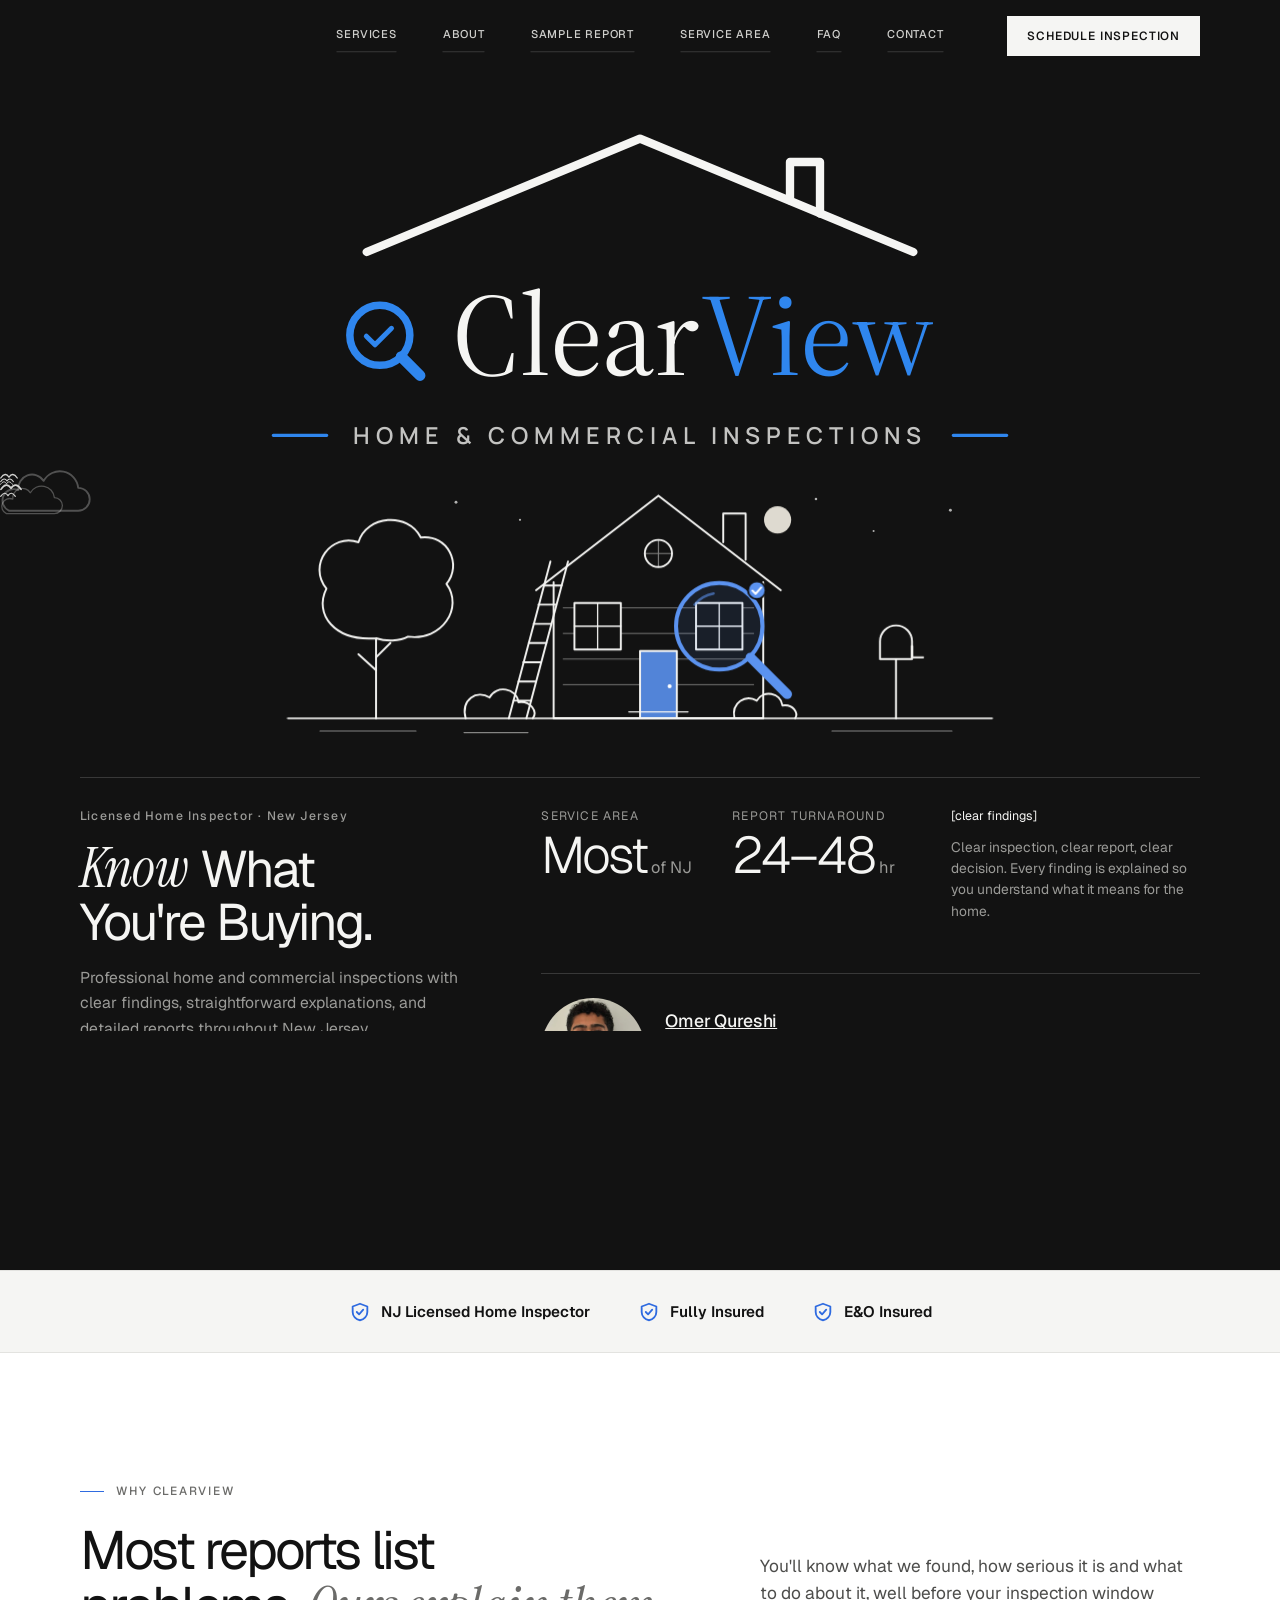
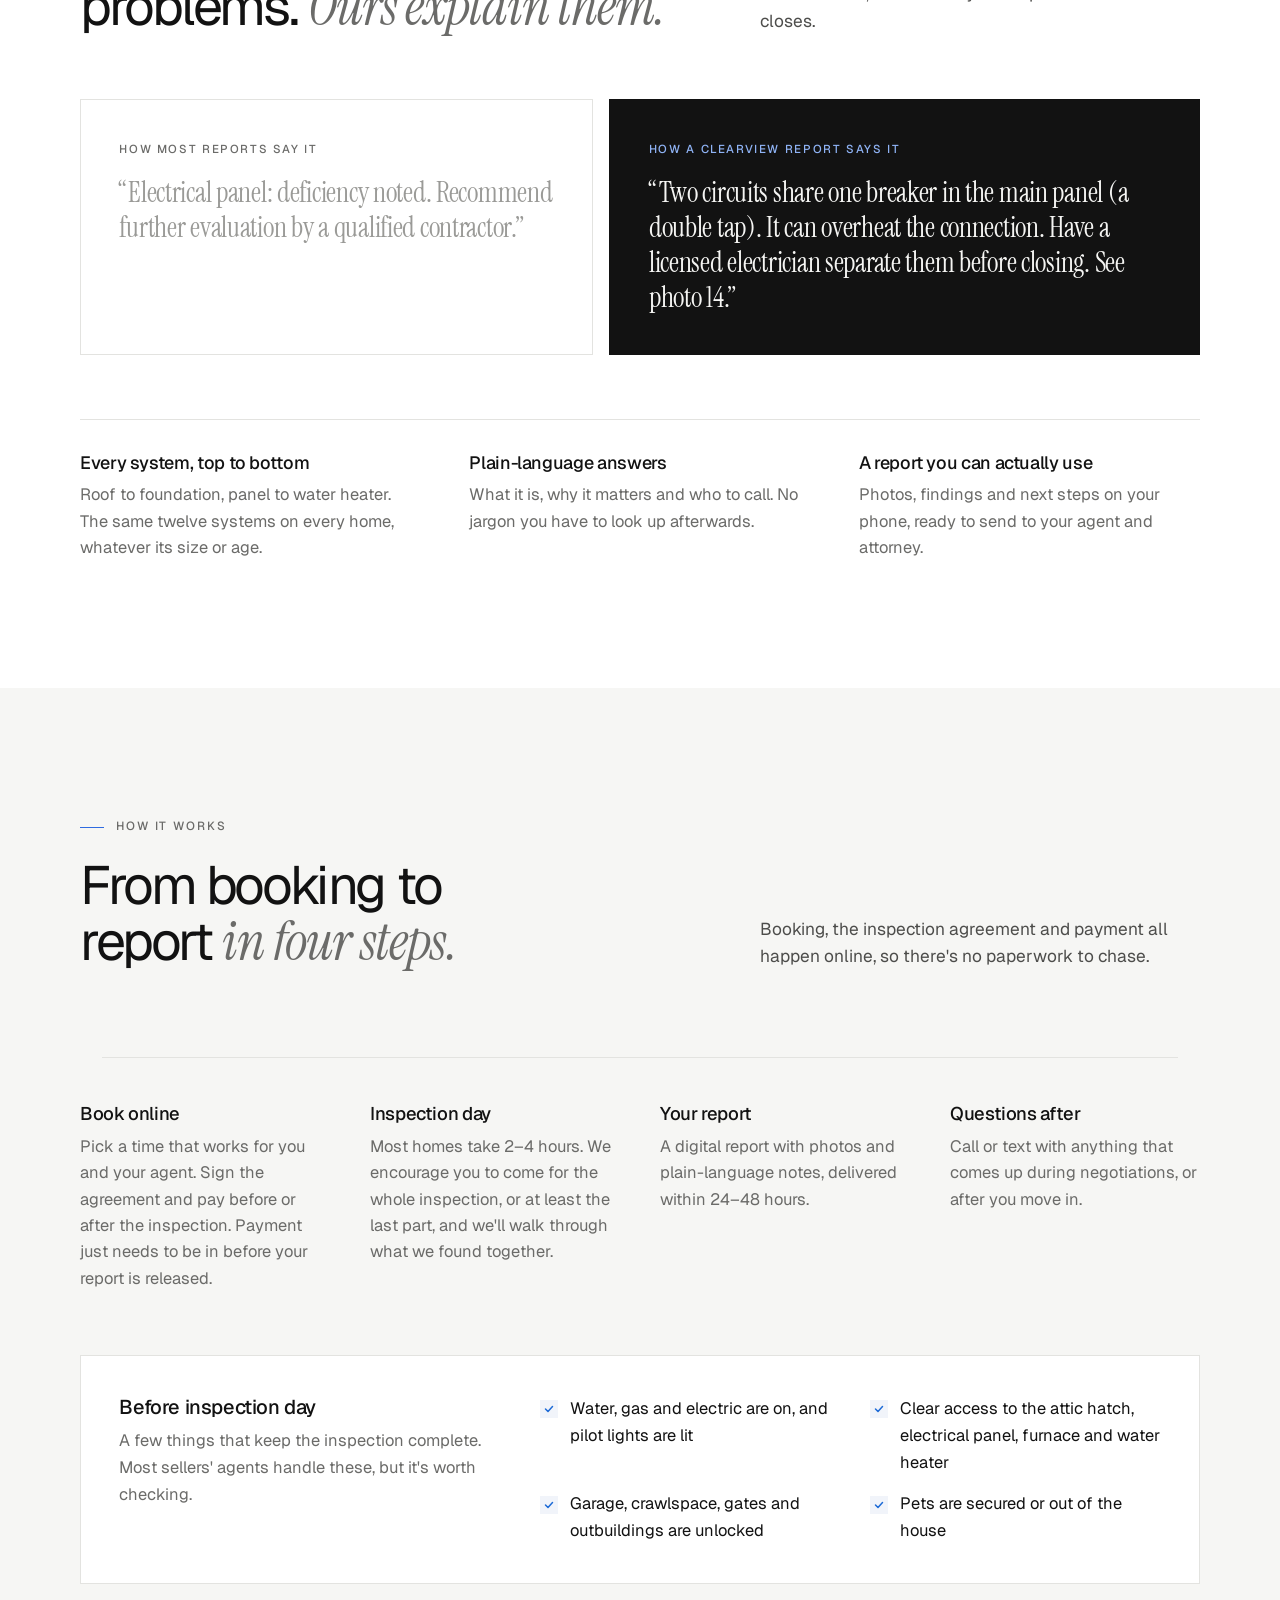
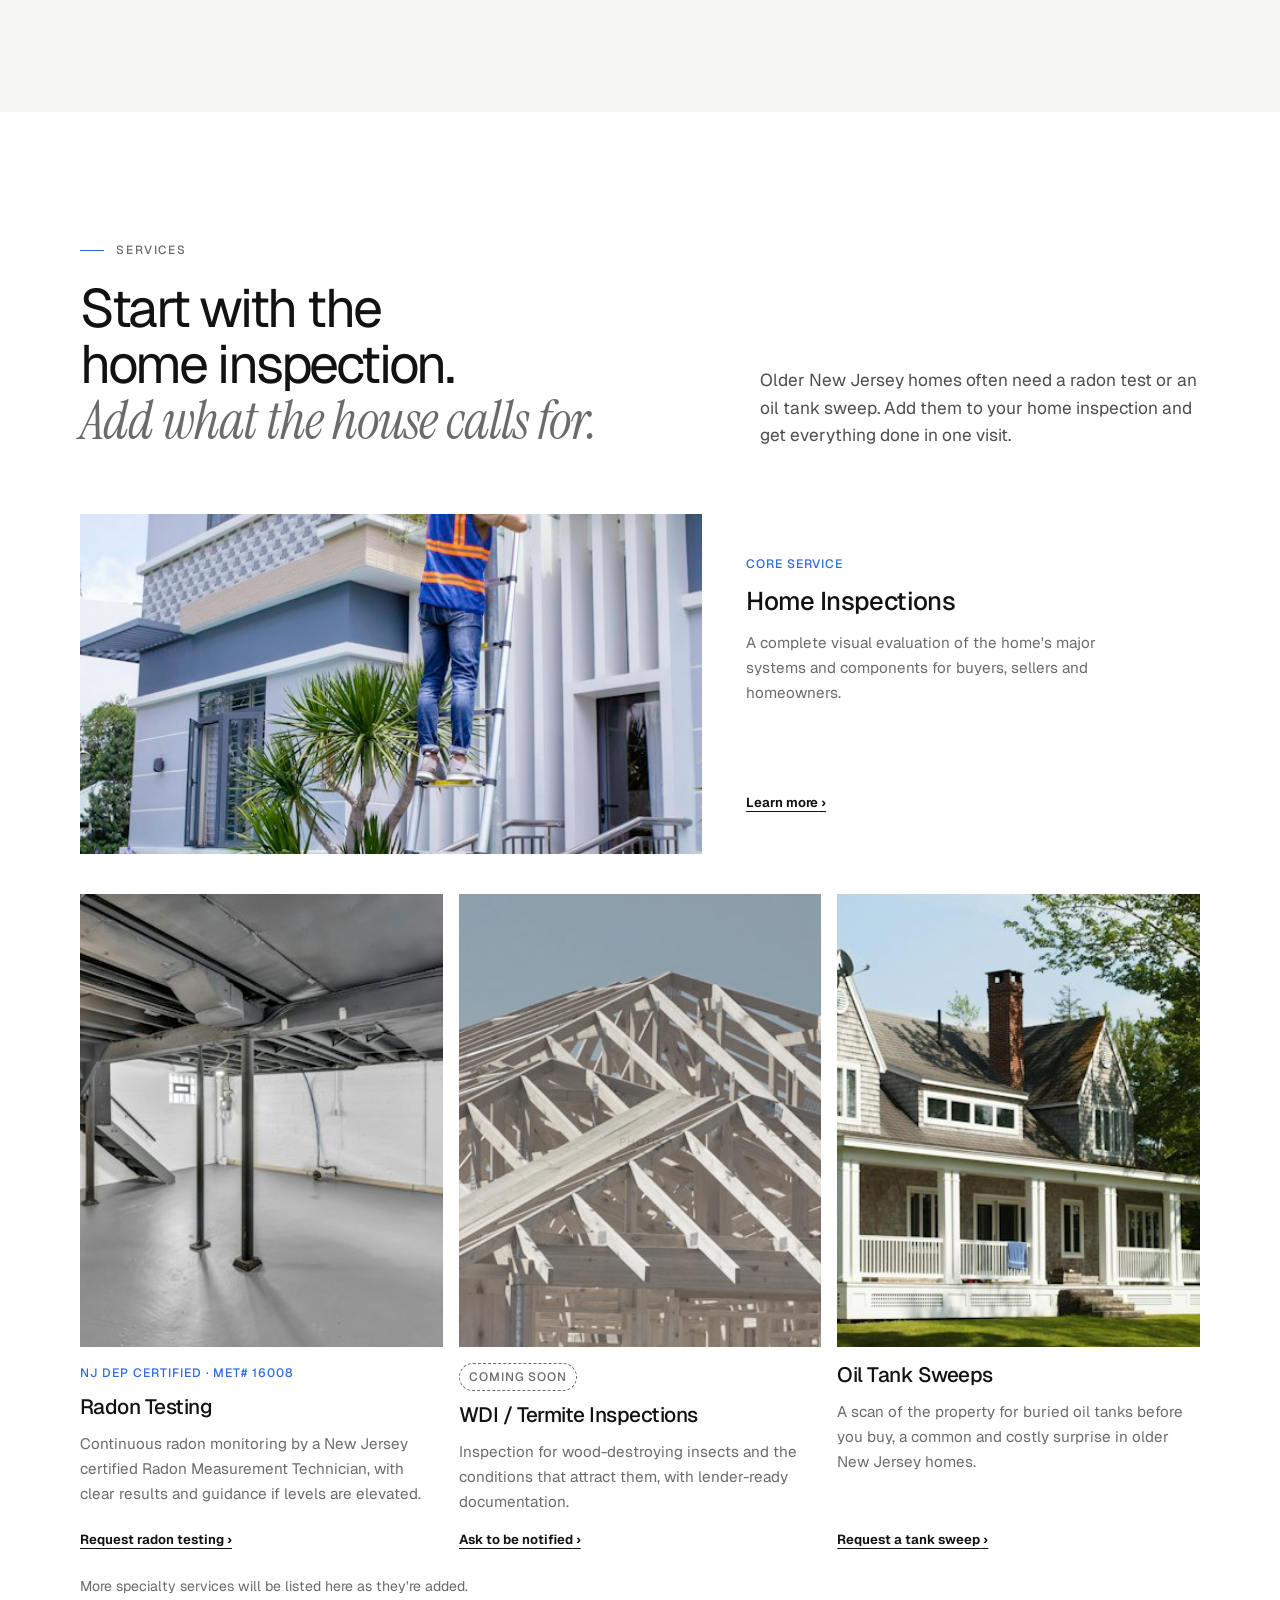
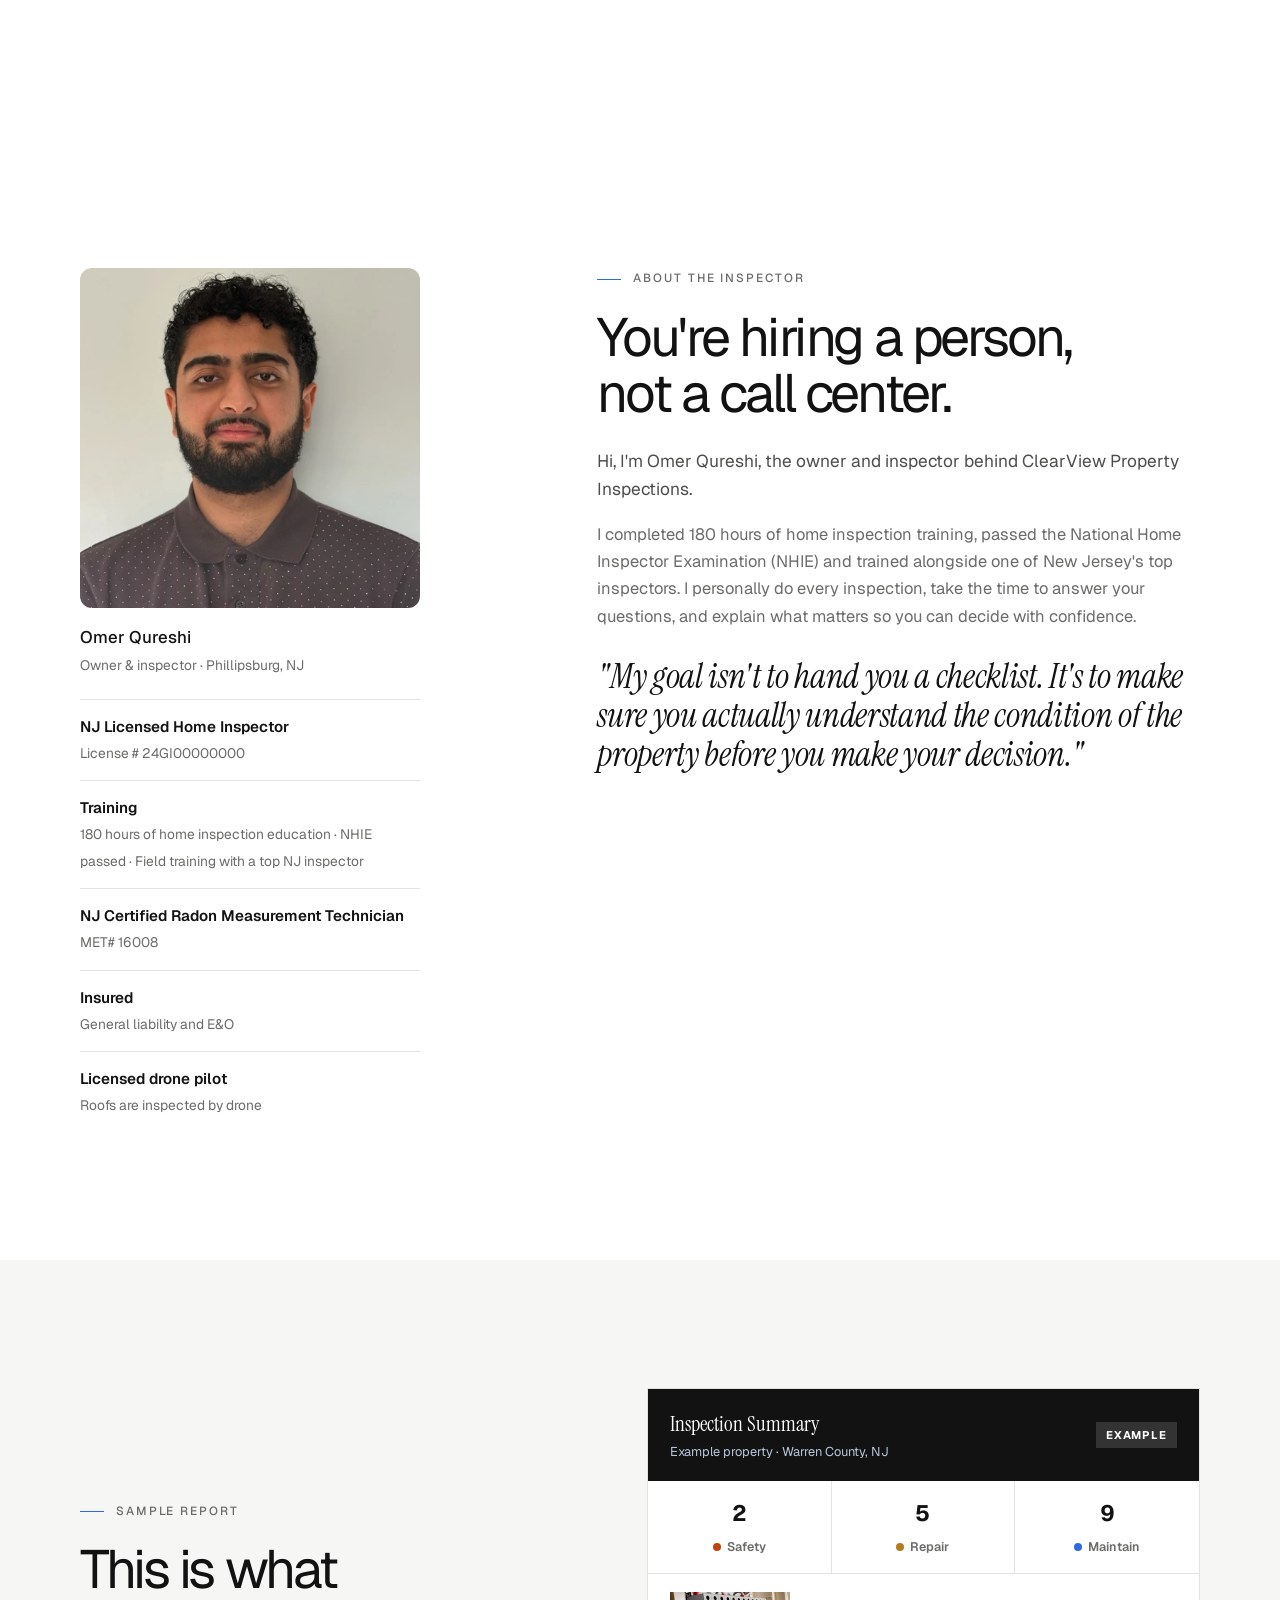
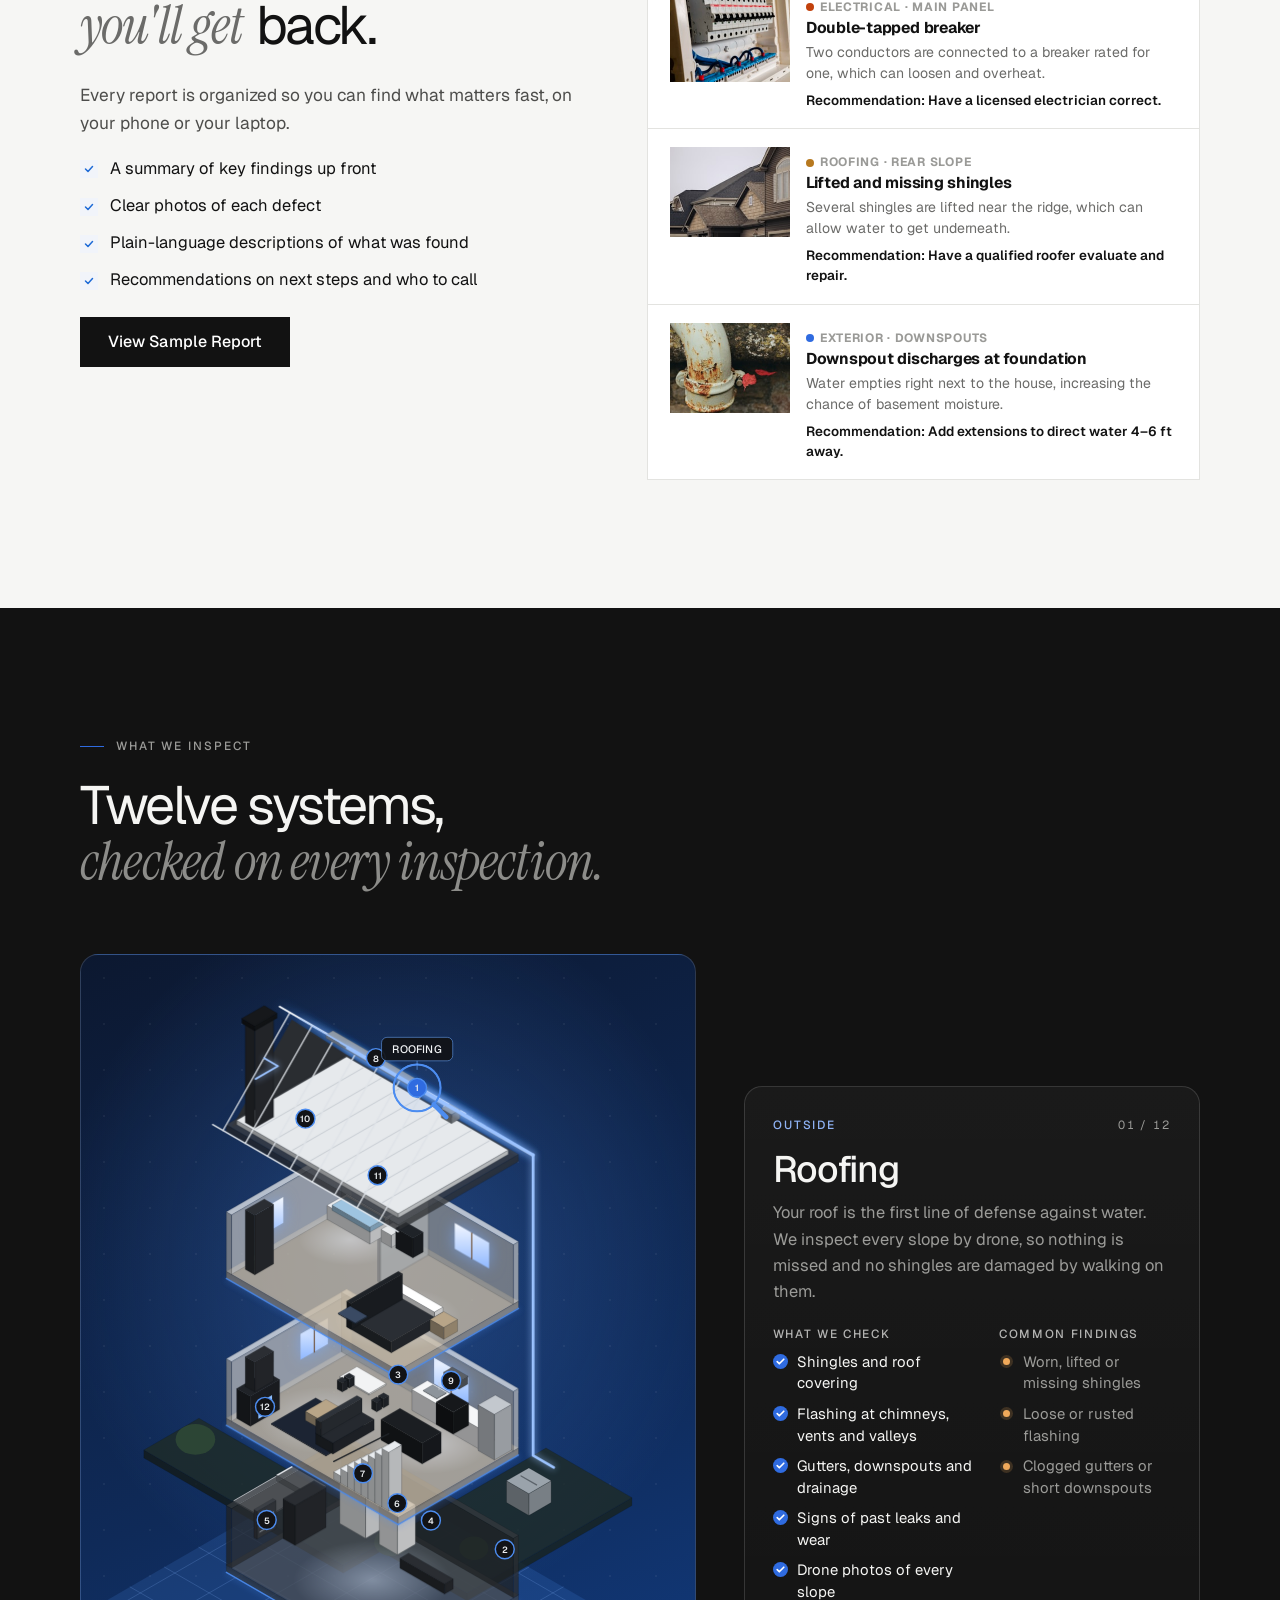
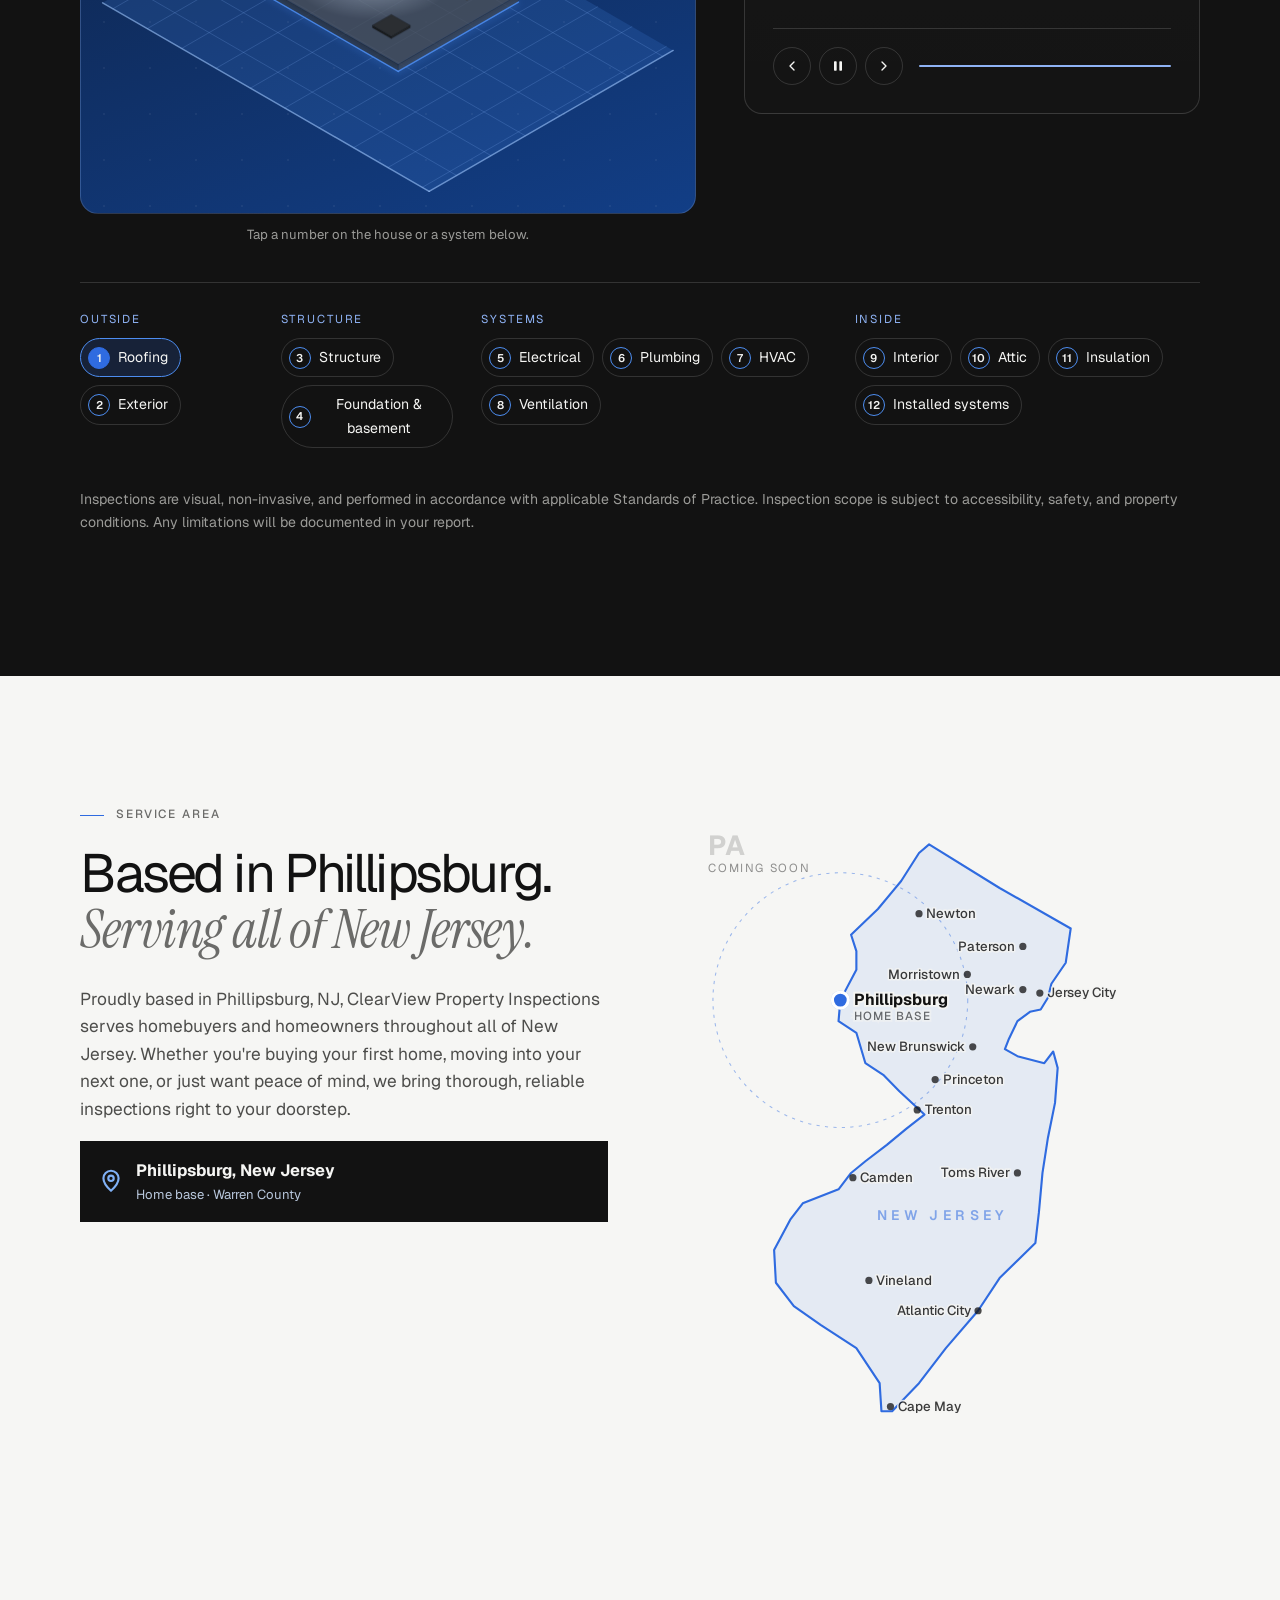
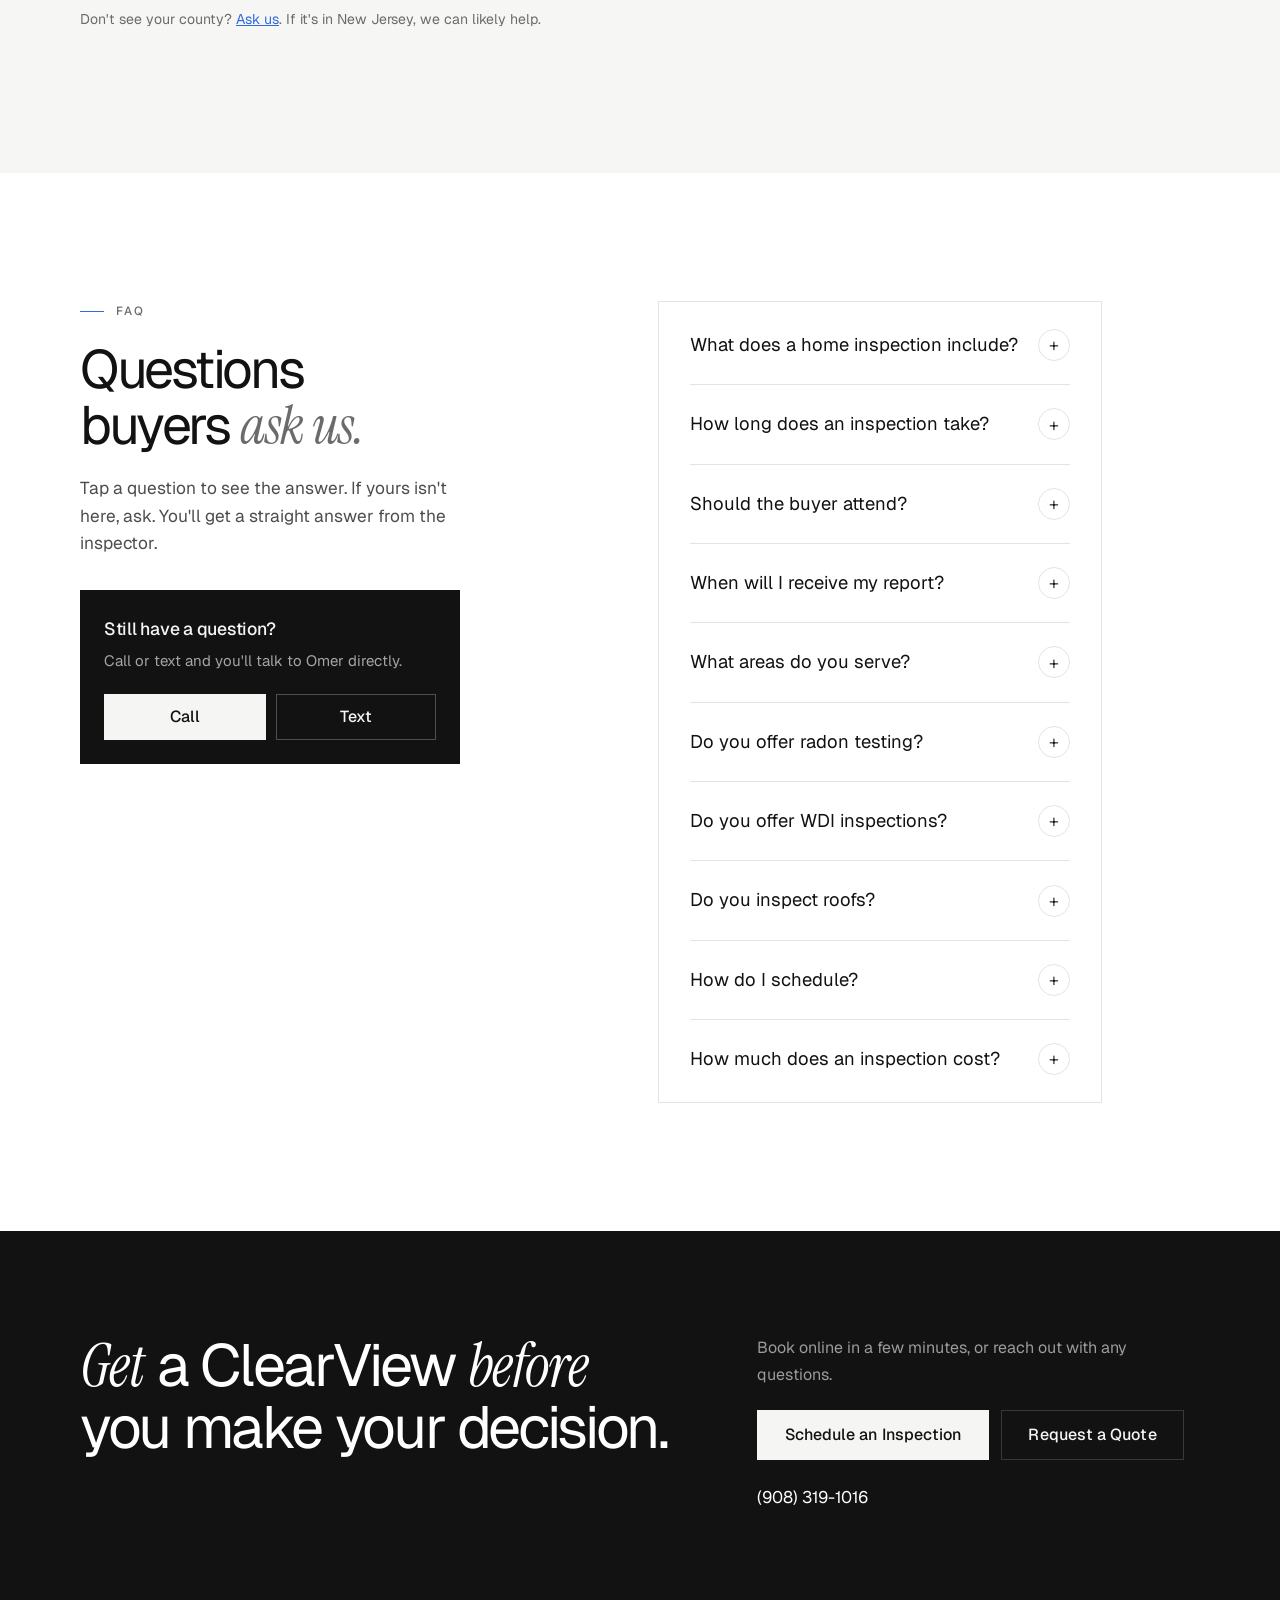
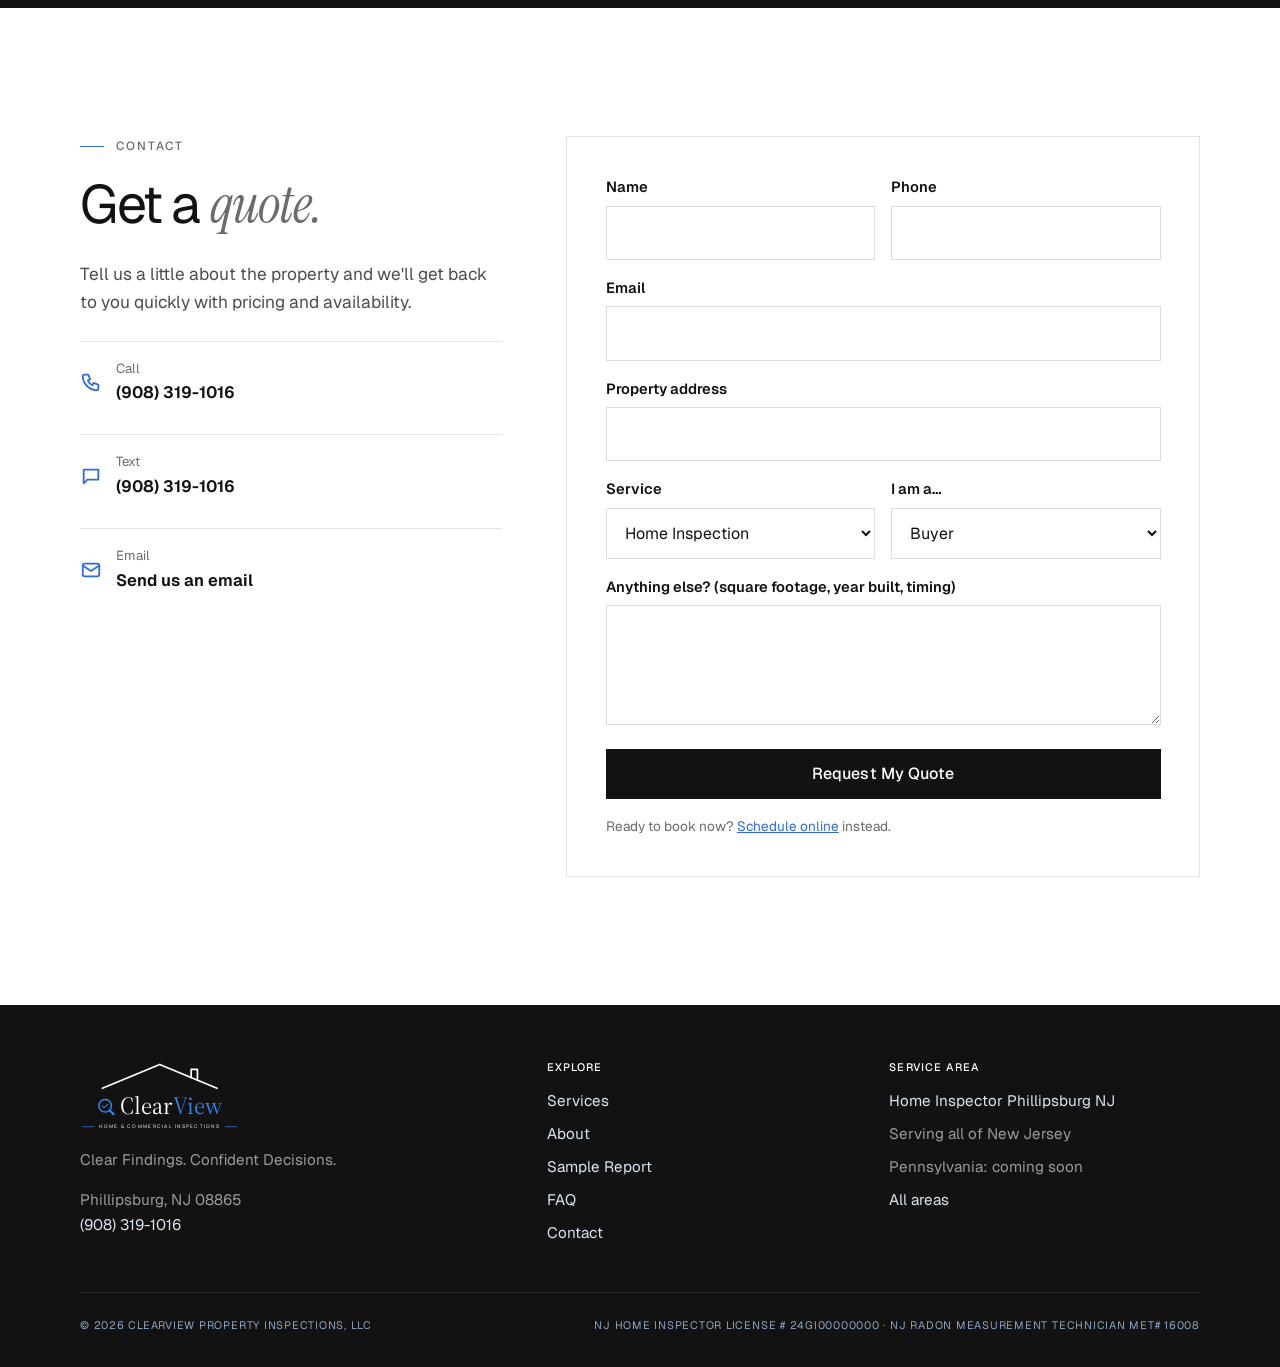
==== commit 7a56e1c6: "Use clearviewpropertyinspectors.com as the site's domain Add the CNAME file for GitHub Pages and poi" ====
--- a/index.html
+++ b/index.html
@@ -5,14 +5,14 @@
   <meta name="viewport" content="width=device-width, initial-scale=1">
   <title>Home Inspector Phillipsburg NJ | Serving All of New Jersey | ClearView Property Inspections</title>
   <meta name="description" content="Licensed home and commercial inspections, radon testing and oil tank sweeps throughout New Jersey. Clear findings, plain-language explanations and reports in 24–48 hours. Based in Phillipsburg, NJ. Schedule online.">
-  <link rel="canonical" href="https://www.clearviewpropertyinspections.com/"> <!-- TODO: real domain -->
+  <link rel="canonical" href="https://clearviewpropertyinspectors.com/">
   <meta name="theme-color" content="#0b2545">
 
   <meta property="og:type" content="website">
   <meta property="og:title" content="ClearView Property Inspections | Clear Findings. Confident Decisions.">
   <meta property="og:description" content="Professional home and commercial inspections throughout New Jersey.">
-  <meta property="og:url" content="https://www.clearviewpropertyinspections.com/">
-  <!-- <meta property="og:image" content="https://www.clearviewpropertyinspections.com/assets/og-image.jpg"> TODO: 1200x630 share image -->
+  <meta property="og:url" content="https://clearviewpropertyinspectors.com/">
+  <!-- <meta property="og:image" content="https://clearviewpropertyinspectors.com/assets/og-image.jpg"> TODO: 1200x630 share image -->
 
   <link rel="icon" href="assets/favicon.svg" type="image/svg+xml">
   <link rel="preconnect" href="https://fonts.googleapis.com">
@@ -47,7 +47,7 @@
     "@type": "HomeAndConstructionBusiness",
     "name": "ClearView Property Inspections",
     "slogan": "Clear Findings. Confident Decisions.",
-    "url": "https://www.clearviewpropertyinspections.com/",
+    "url": "https://clearviewpropertyinspectors.com/",
     "telephone": "+19083191016",
     "address": {
       "@type": "PostalAddress",
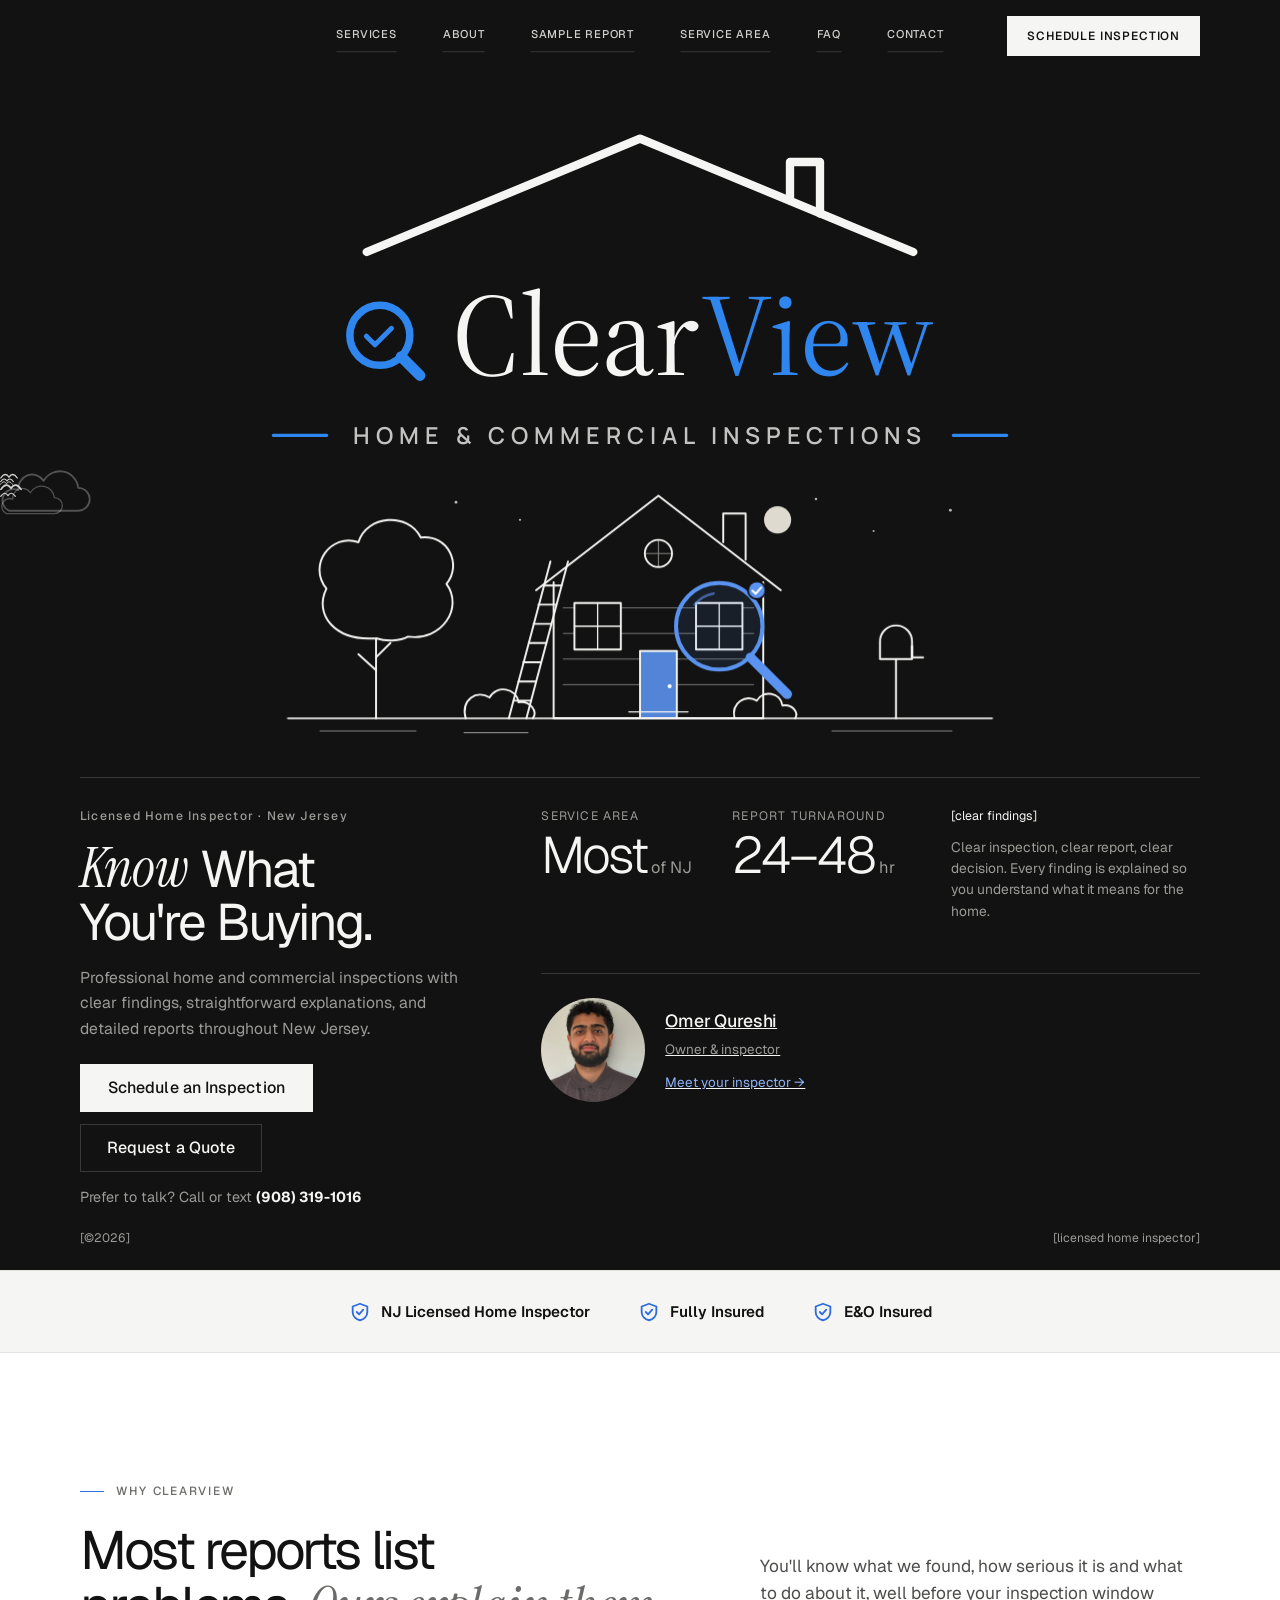
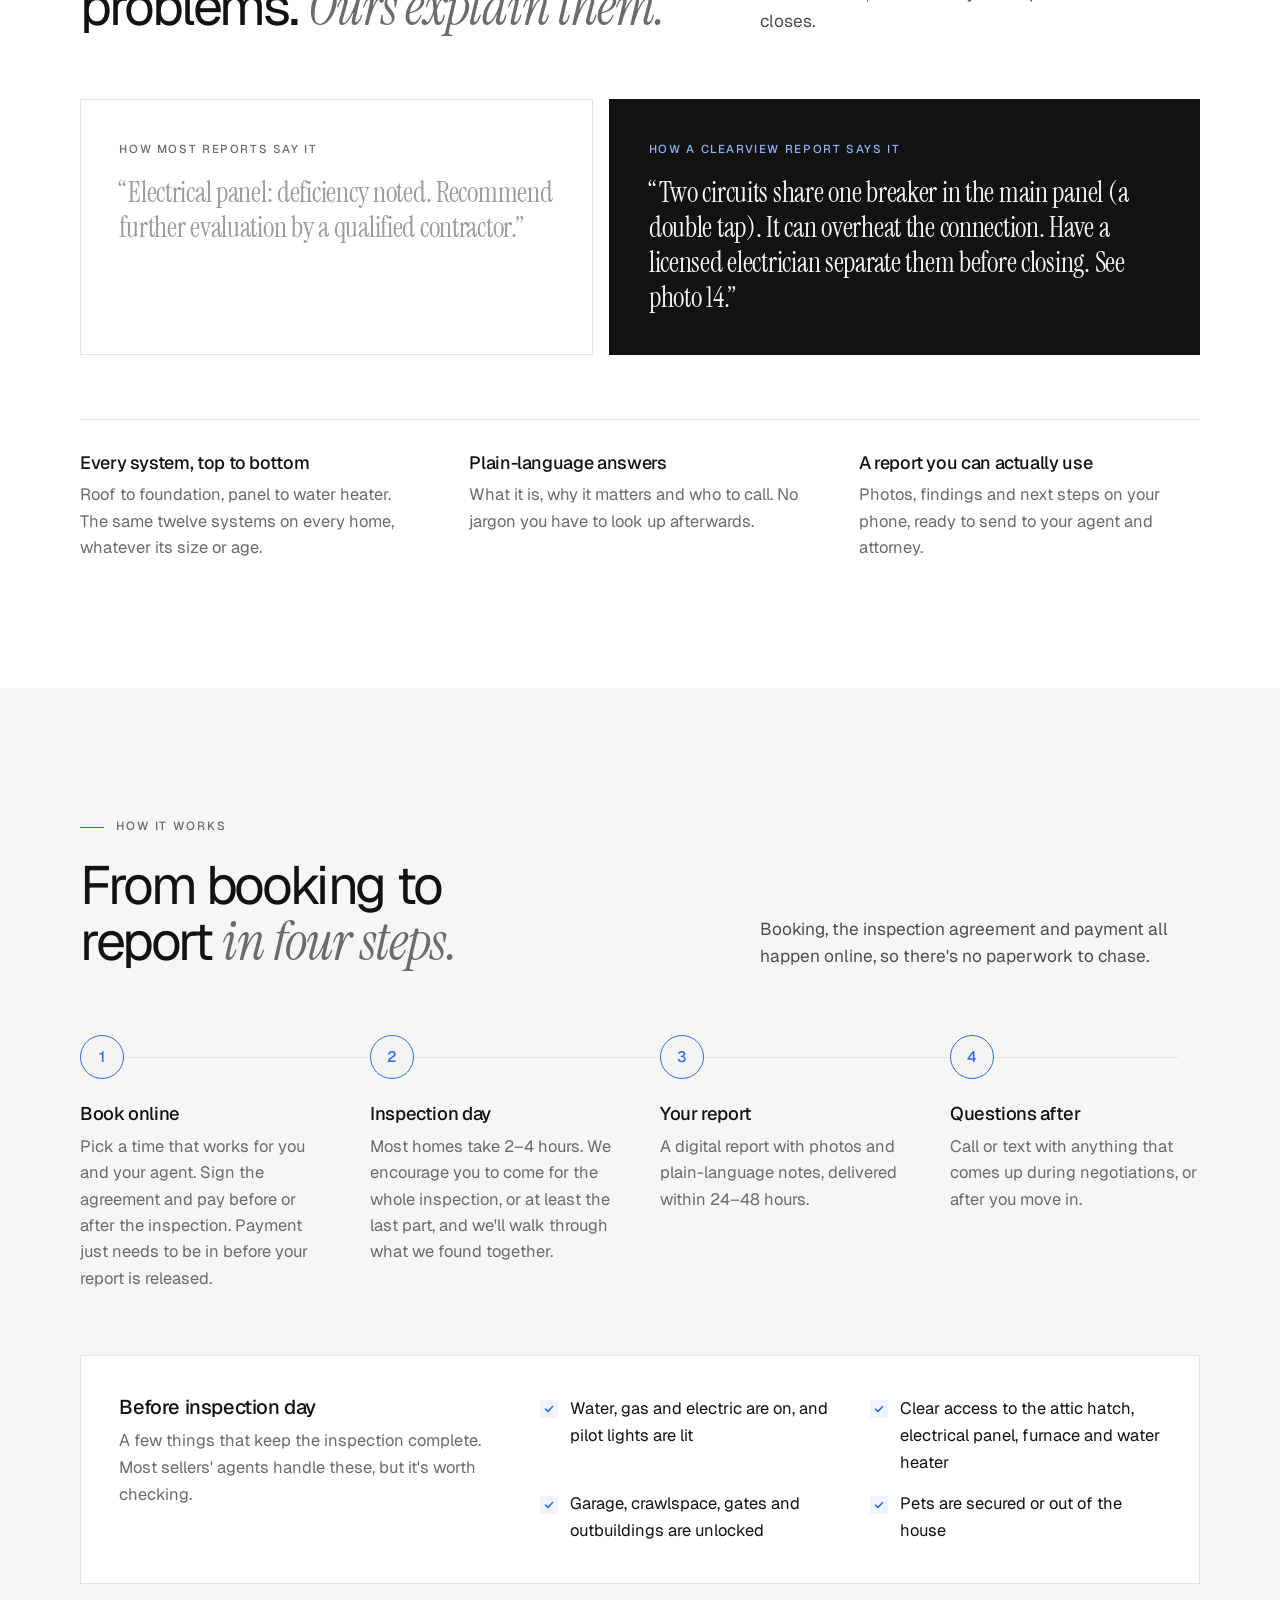
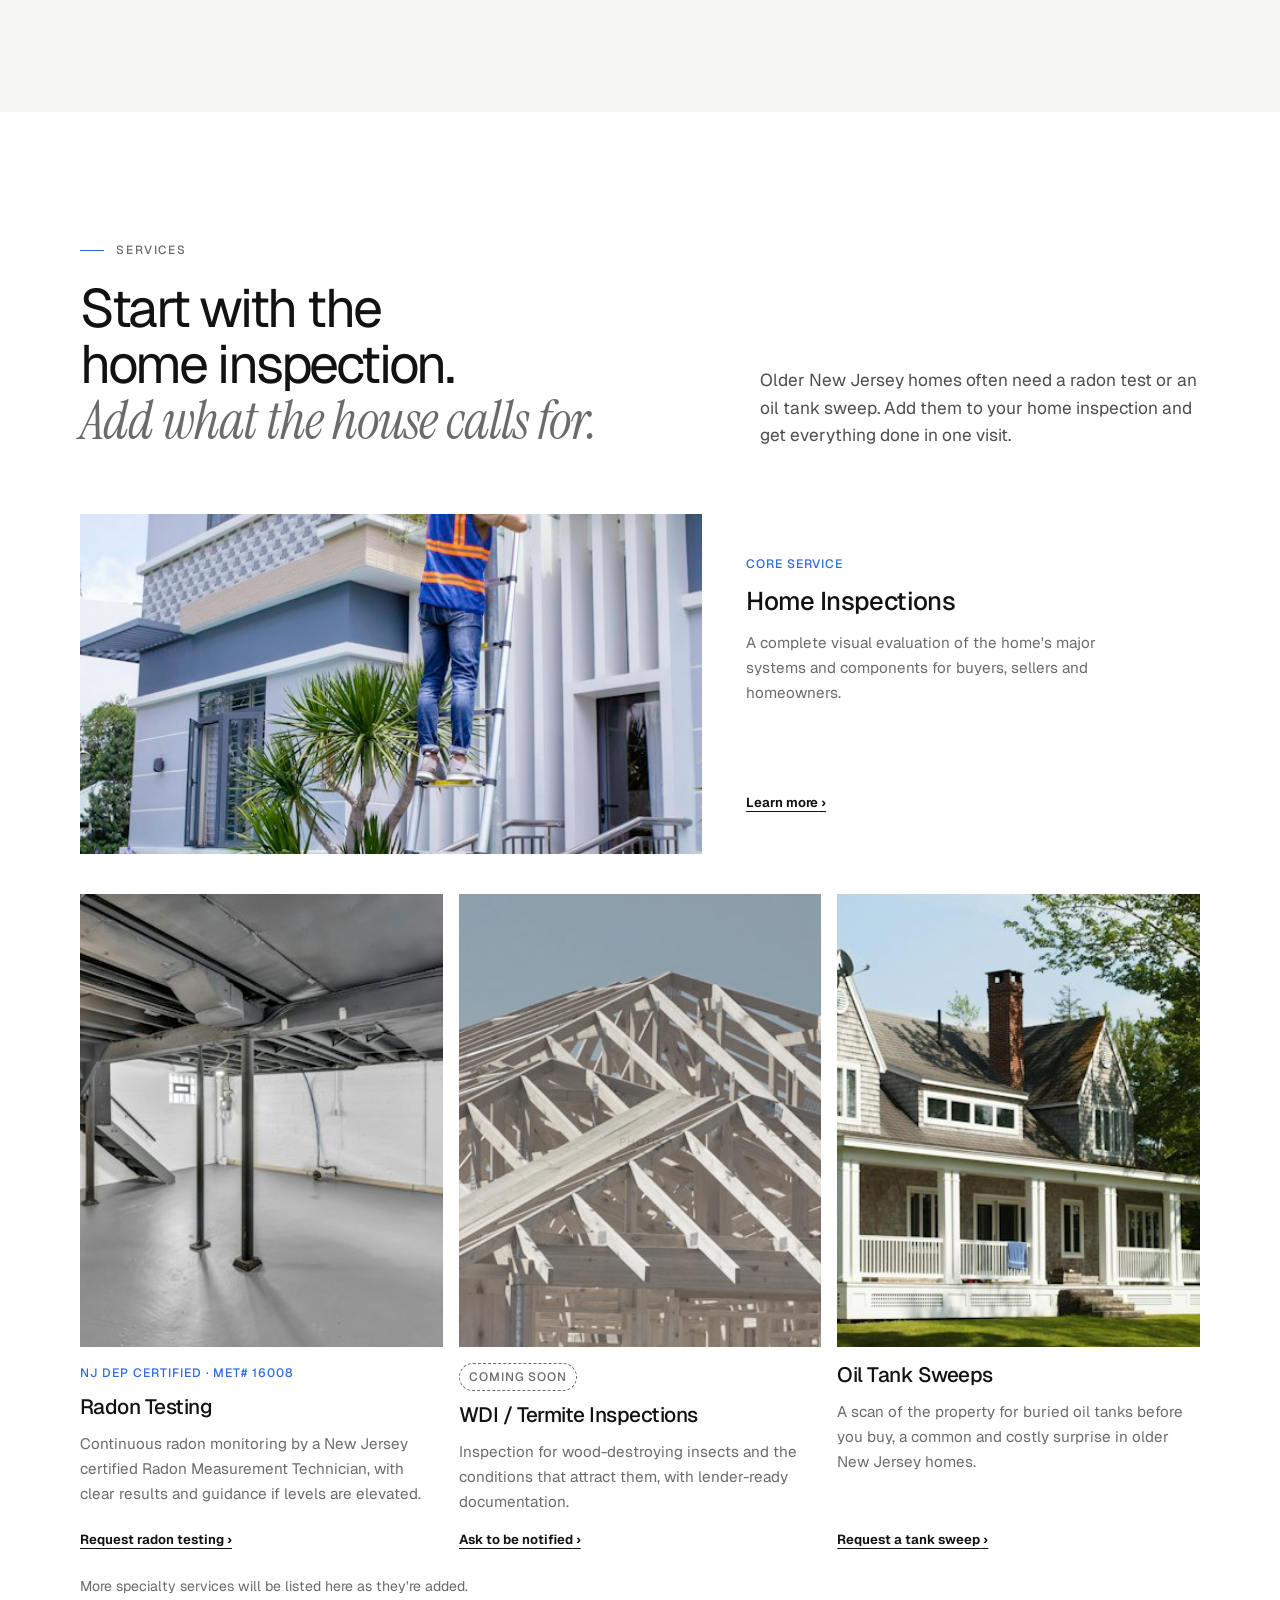
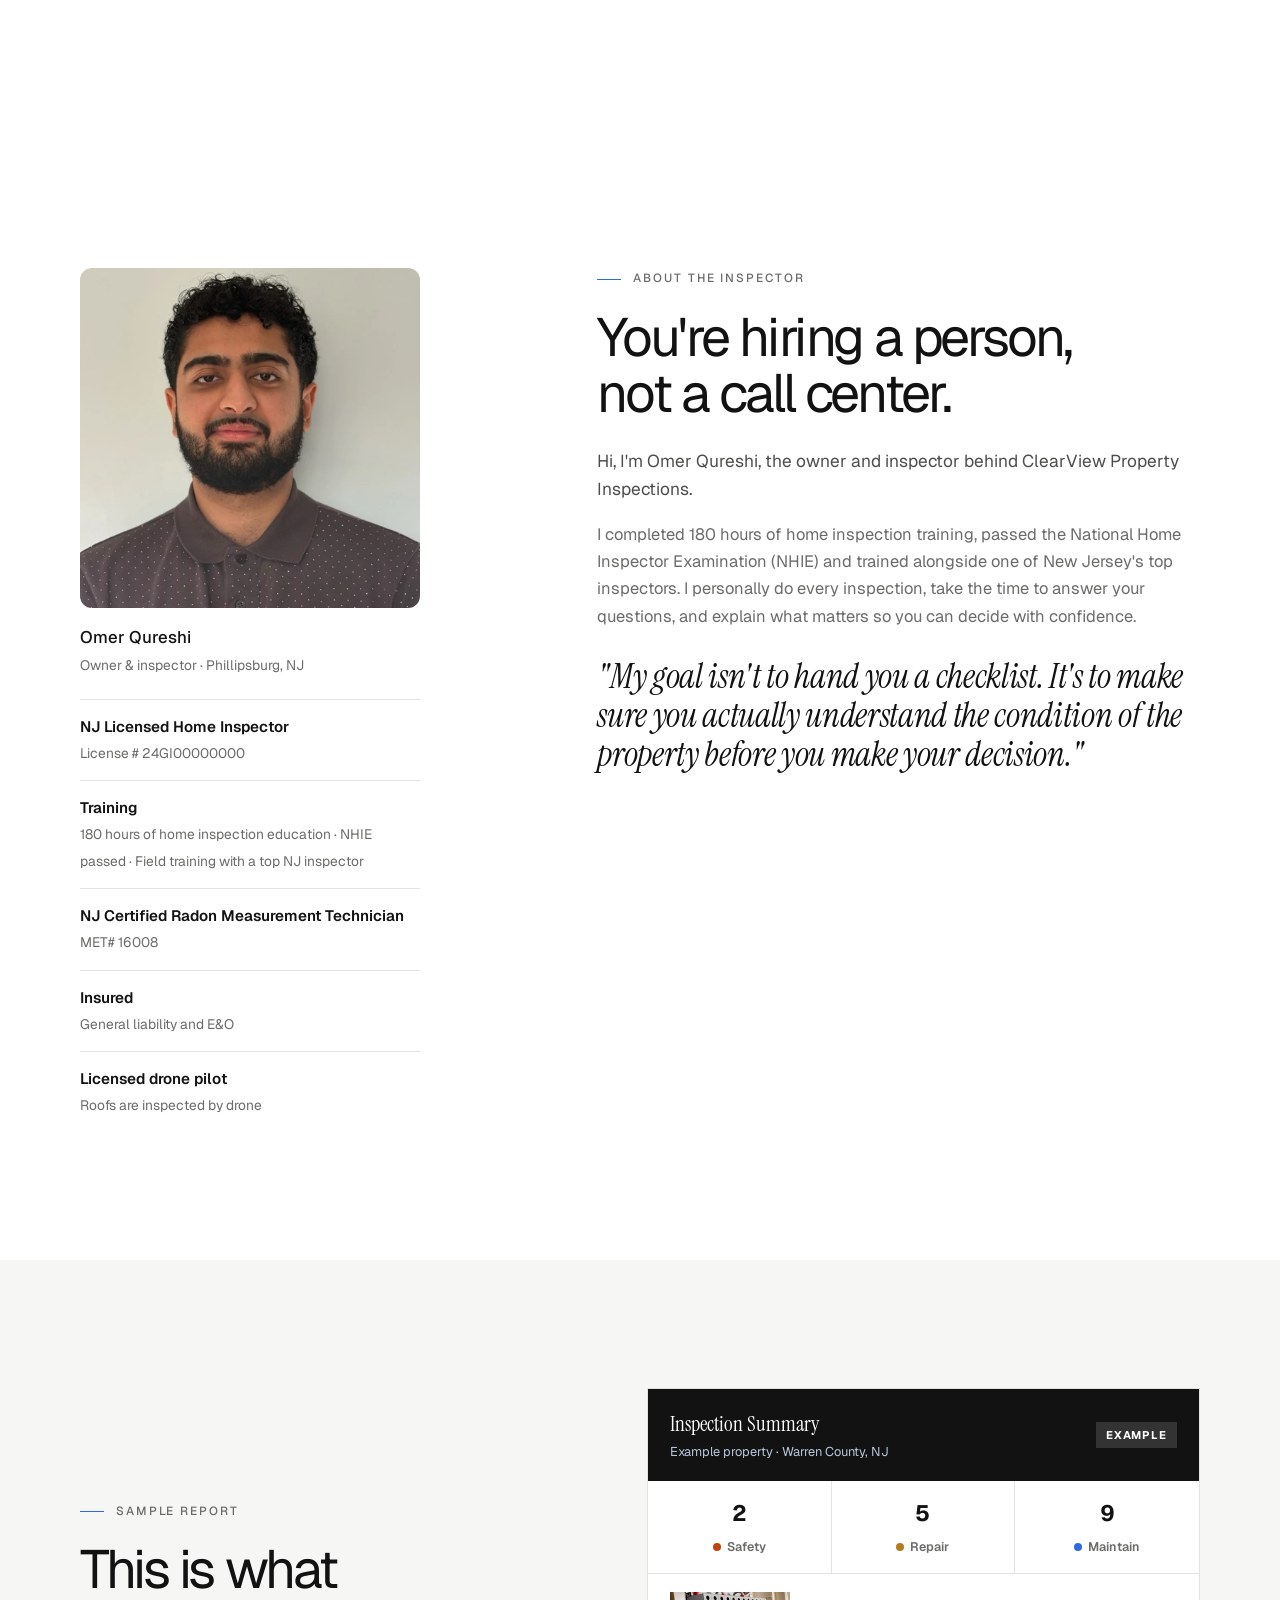
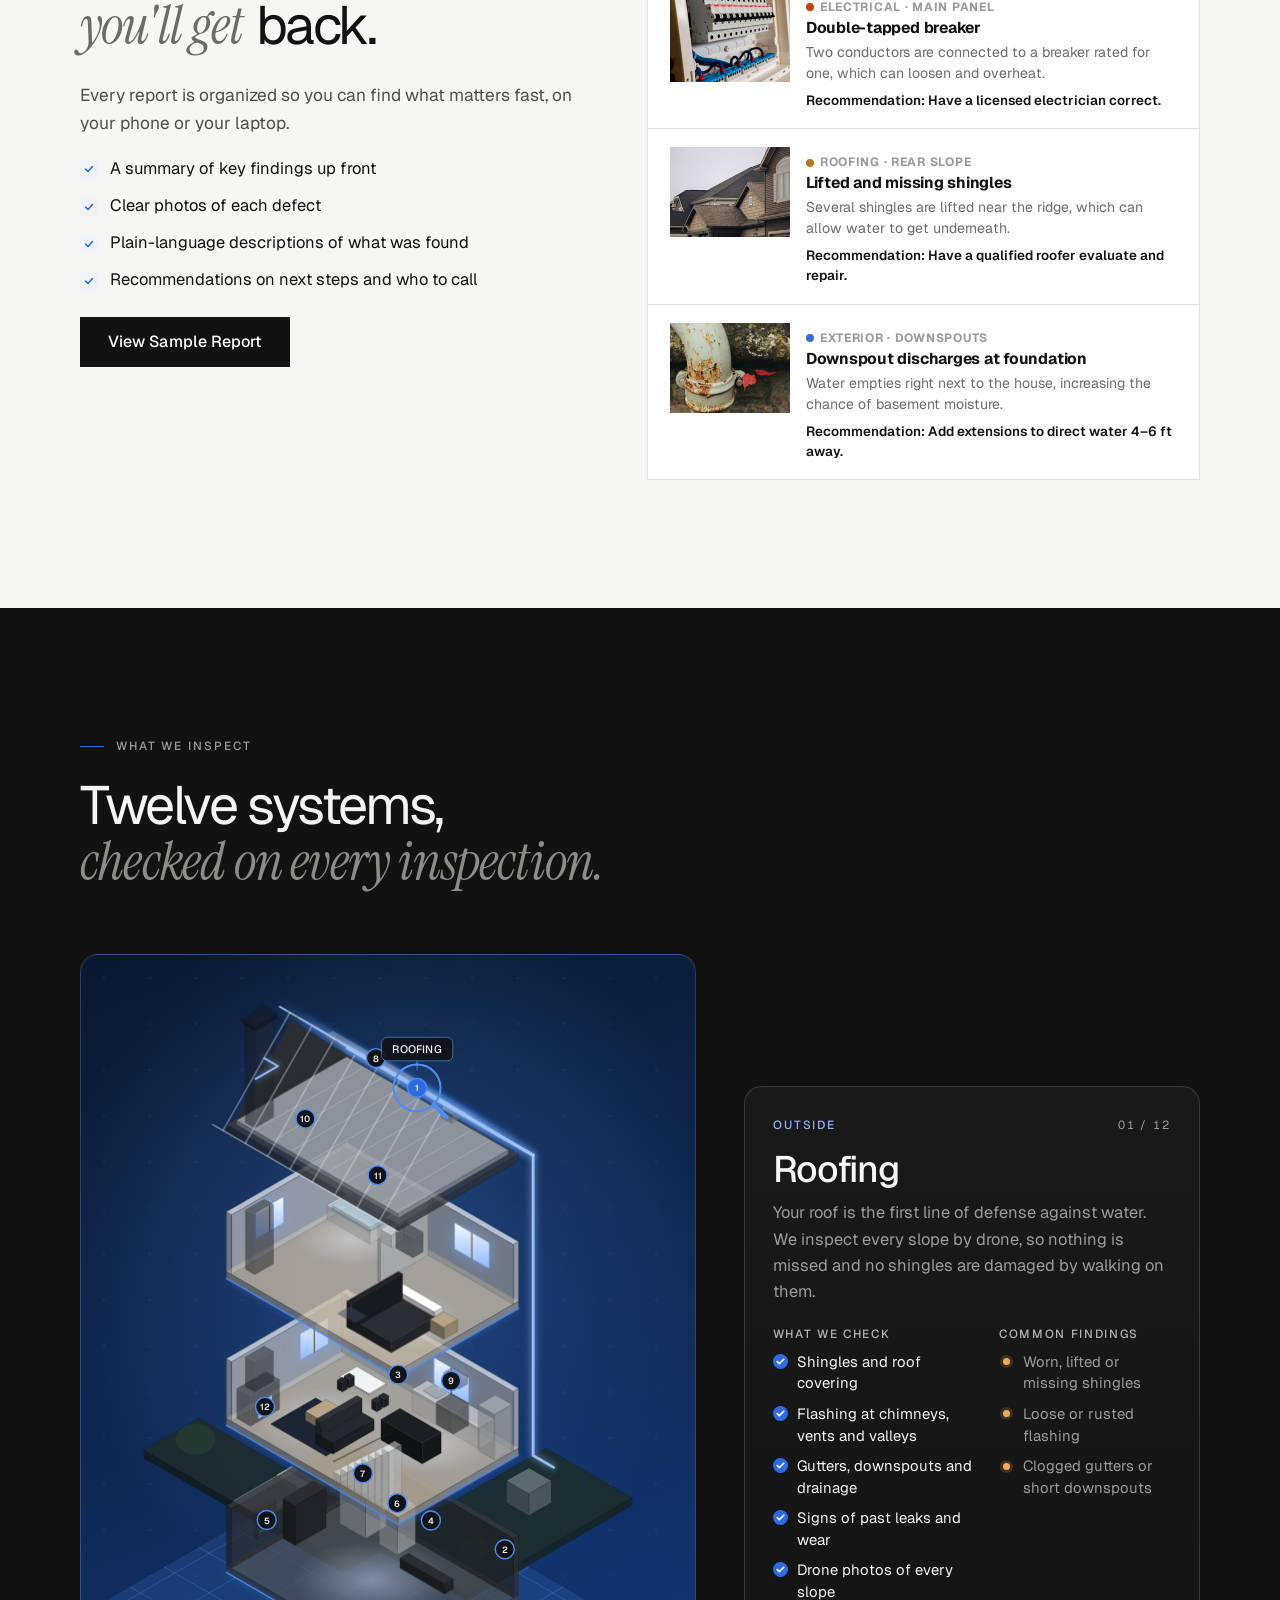
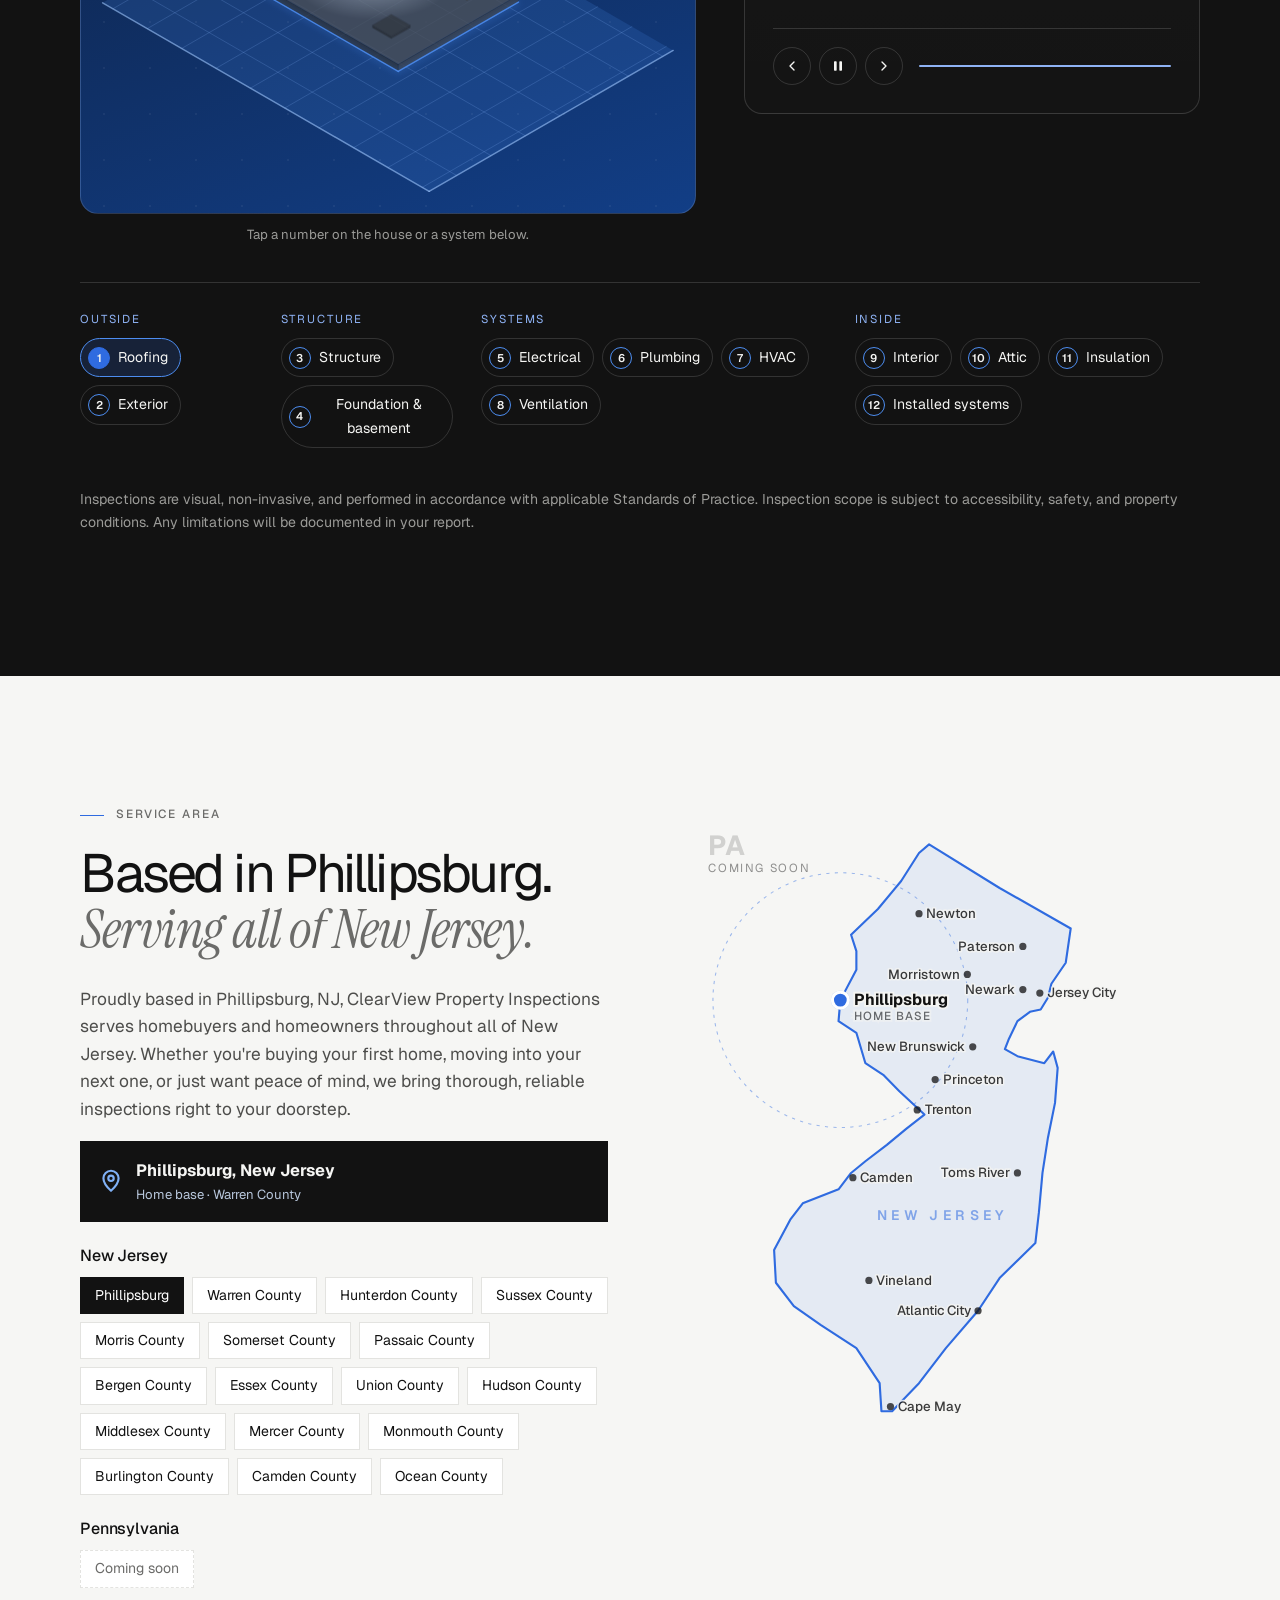
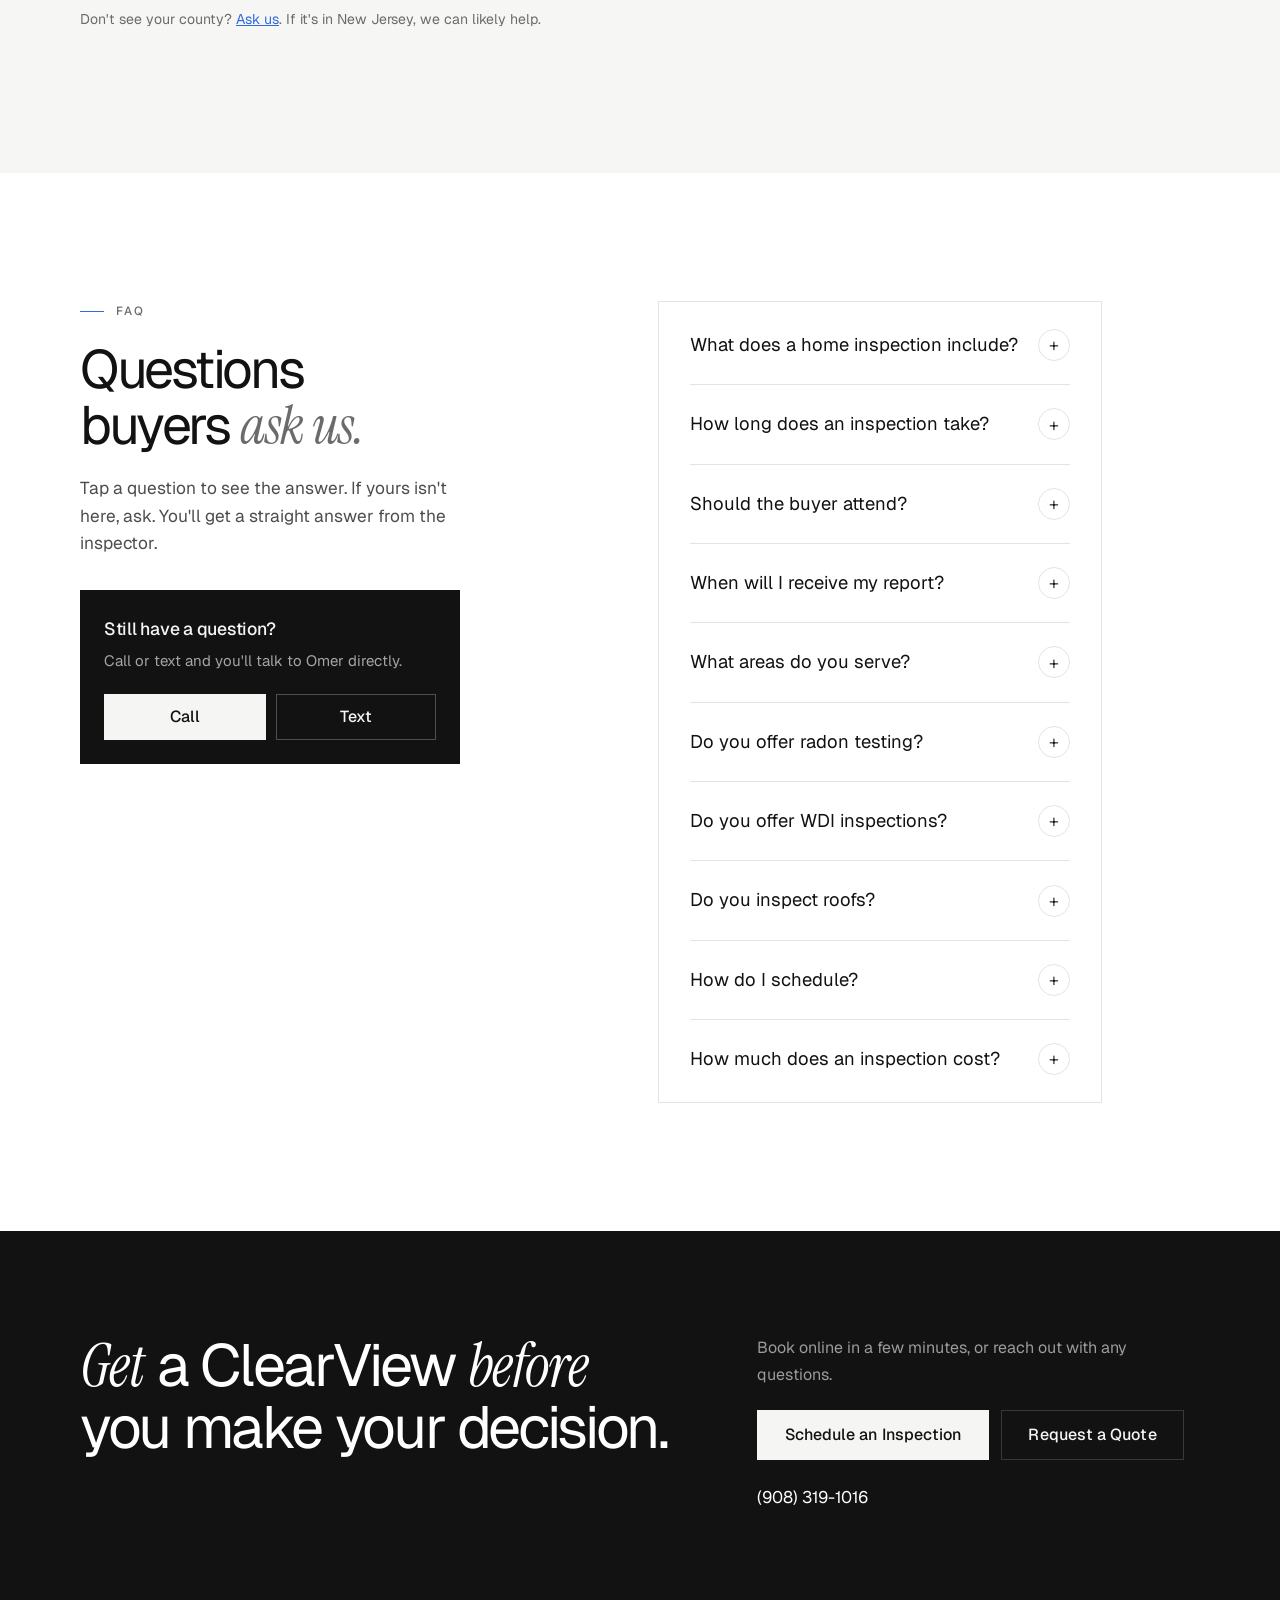
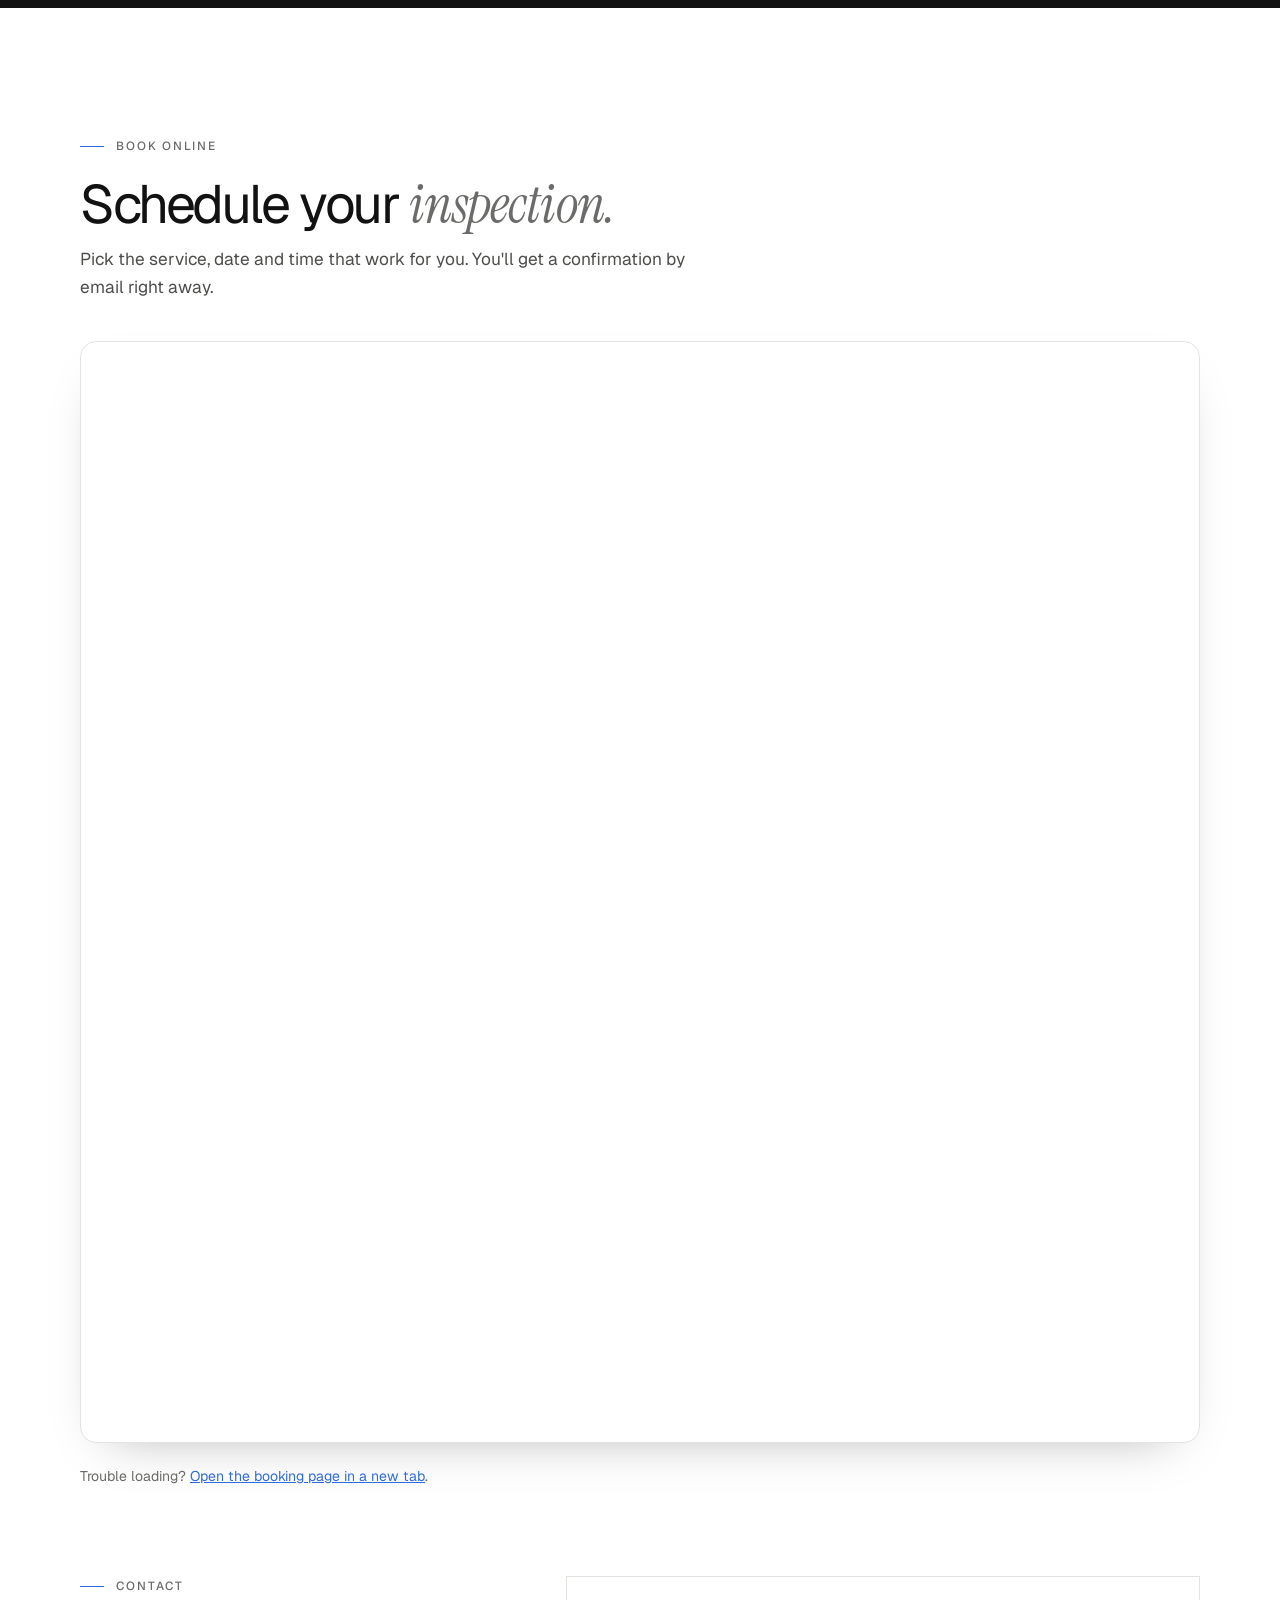
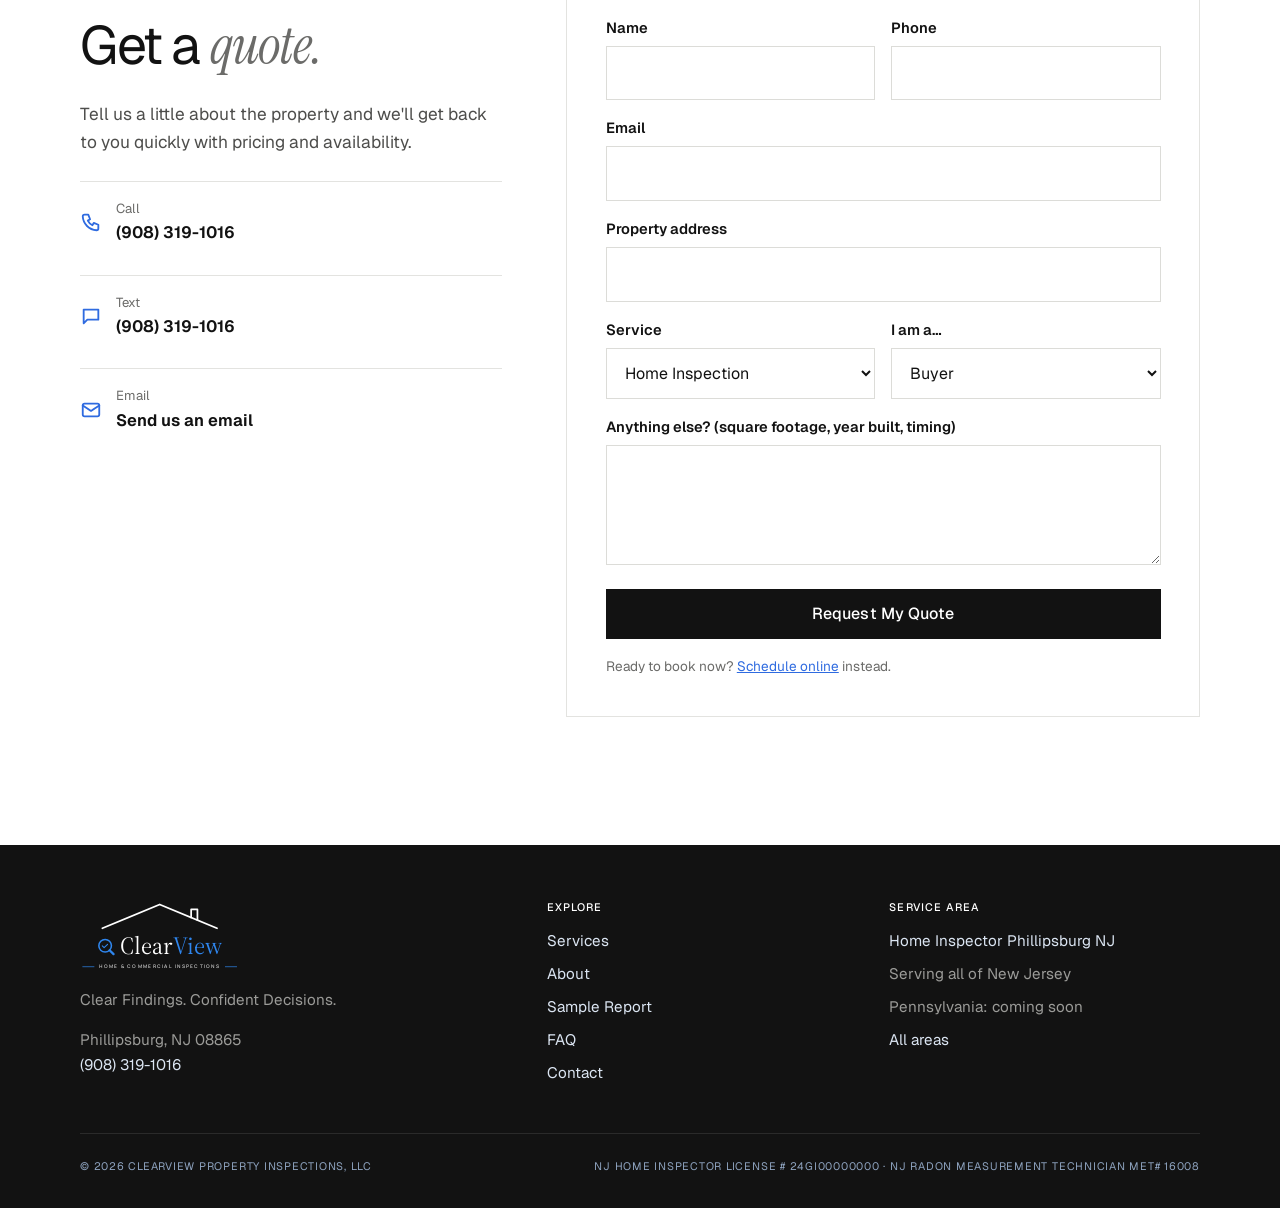
==== commit 44c72342: "Embed the Spectora booking form and point Schedule buttons at it Booking now happens on the homepage" ====
--- a/index.html
+++ b/index.html
@@ -17,12 +17,12 @@
   <link rel="icon" href="assets/favicon.svg" type="image/svg+xml">
   <link rel="preconnect" href="https://fonts.googleapis.com">
   <link rel="preconnect" href="https://fonts.gstatic.com" crossorigin>
-  <link rel="stylesheet" href="css/styles.css?v=62">
-  <link rel="stylesheet" href="css/themes/drafted.css?v=62" id="theme-css">
+  <link rel="stylesheet" href="css/styles.css?v=63">
+  <link rel="stylesheet" href="css/themes/drafted.css?v=63" id="theme-css">
   <script>
     /* Theme loader: Drafted is the only style. */
     (function () {
-      var DEFAULT = "drafted", V = "62";
+      var DEFAULT = "drafted", V = "63";
       var FONTS = {
         drafted: "family=Geist:wght@300;400;500;600&family=Instrument+Serif:ital@0;1&family=Source+Serif+4:opsz,wght@8..60,400&family=Manrope:wght@600"
       };
@@ -85,7 +85,7 @@
           <li><a href="#faq">FAQ</a></li>
           <li><a href="#contact">Contact</a></li>
         </ul>
-        <a class="btn btn-primary nav-cta" href="#contact" data-schedule>Schedule Inspection</a>
+        <a class="btn btn-primary nav-cta" href="#book" data-schedule>Schedule Inspection</a>
       </nav>
 
       <a class="header-phone" href="#" data-tel data-phone></a>
@@ -107,7 +107,7 @@
           <h1><em>Know</em> What You're Buying.</h1>
           <p class="lead">Professional home and commercial inspections with clear findings, straightforward explanations, and detailed reports throughout New Jersey.</p>
           <div class="btn-row">
-            <a class="btn btn-primary" href="#contact" data-schedule>Schedule an Inspection</a>
+            <a class="btn btn-primary" href="#book" data-schedule>Schedule an Inspection</a>
             <a class="btn btn-outline" href="#contact">Request a Quote</a>
           </div>
           <p class="hero-call">Prefer to talk? Call or text <a href="#" data-tel data-phone></a></p>
@@ -679,7 +679,7 @@
           </details>
           <details>
             <summary>How do I schedule?</summary>
-            <p>Click <a href="#contact" data-schedule>Schedule an Inspection</a> to book online, or call or text <a href="#" data-tel data-phone></a>. Scheduling, the inspection agreement and payment are all handled online.</p>
+            <p>Click <a href="#book" data-schedule>Schedule an Inspection</a> to book online, or call or text <a href="#" data-tel data-phone></a>. Scheduling, the inspection agreement and payment are all handled online.</p>
           </details>
           <details>
             <summary>How much does an inspection cost?</summary>
@@ -695,7 +695,7 @@
         <h2><em>Get</em> a ClearView <em>before</em> you make your decision.</h2>
         <p>Book online in a few minutes, or reach out with any questions.</p>
         <div class="btn-row">
-          <a class="btn btn-light" href="#contact" data-schedule>Schedule an Inspection</a>
+          <a class="btn btn-light" href="#book" data-schedule>Schedule an Inspection</a>
           <a class="btn btn-ghost-light" href="#contact">Request a Quote</a>
         </div>
         <a class="cta-phone" href="#" data-tel data-phone></a>
@@ -704,6 +704,17 @@
 
     <!-- CONTACT / QUOTE -->
     <section class="section" id="contact">
+      <div class="container book" id="book">
+        <div class="book-head">
+          <span class="eyebrow">Book online</span>
+          <h2>Schedule your <em>inspection.</em></h2>
+          <p class="lead">Pick the service, date and time that work for you. You'll get a confirmation by email right away.</p>
+        </div>
+        <div class="book-frame">
+          <iframe src="https://app.spectora.com/home-inspectors/my-inspection-company-a519c0d06f/schedule?iframe=1" title="Schedule an inspection with ClearView Property Inspections" loading="lazy"></iframe>
+        </div>
+        <p class="book-alt">Trouble loading? <a href="https://app.spectora.com/home-inspectors/my-inspection-company-a519c0d06f/schedule" target="_blank" rel="noopener">Open the booking page in a new tab</a>.</p>
+      </div>
       <div class="container contact-grid">
         <div>
           <span class="eyebrow">Contact</span>
@@ -757,7 +768,7 @@
           <div class="hp" aria-hidden="true"><label for="q-web">Website</label><input id="q-web" name="company_website" tabindex="-1" autocomplete="off"></div>
           <button class="btn btn-primary" type="submit">Request My Quote</button>
           <p class="form-status" role="status" hidden></p>
-          <p class="form-note">Ready to book now? <a href="#contact" data-schedule>Schedule online</a> instead.</p>
+          <p class="form-note">Ready to book now? <a href="#book" data-schedule>Schedule online</a> instead.</p>
         </form>
       </div>
     </section>
@@ -804,10 +815,10 @@
   <nav class="mobile-bar" aria-label="Quick actions">
     <a href="#" data-tel><svg viewBox="0 0 24 24" fill="none" stroke="currentColor" stroke-width="2" stroke-linecap="round" stroke-linejoin="round"><path d="M5 4h4l2 5-2.5 1.5a11 11 0 005 5L15 13l5 2v4a2 2 0 01-2 2A16 16 0 013 6a2 2 0 012-2z"/></svg>Call</a>
     <a href="#" data-sms><svg viewBox="0 0 24 24" fill="none" stroke="currentColor" stroke-width="2" stroke-linecap="round" stroke-linejoin="round"><path d="M4 5h16v11H8l-4 4z"/></svg>Text</a>
-    <a class="primary" href="#contact" data-schedule><svg viewBox="0 0 24 24" fill="none" stroke="currentColor" stroke-width="2" stroke-linecap="round" stroke-linejoin="round"><rect x="3.5" y="5" width="17" height="15" rx="2"/><path d="M3.5 10h17M8 3v4M16 3v4"/></svg>Schedule</a>
+    <a class="primary" href="#book" data-schedule><svg viewBox="0 0 24 24" fill="none" stroke="currentColor" stroke-width="2" stroke-linecap="round" stroke-linejoin="round"><rect x="3.5" y="5" width="17" height="15" rx="2"/><path d="M3.5 10h17M8 3v4M16 3v4"/></svg>Schedule</a>
   </nav>
 
-  <script src="js/config.js?v=62"></script>
-  <script src="js/main.js?v=62"></script>
+  <script src="js/config.js?v=63"></script>
+  <script src="js/main.js?v=63"></script>
 </body>
 </html>
--- a/css/themes/drafted.css
+++ b/css/themes/drafted.css
@@ -1,7 +1,7 @@
 /* DRAFTED — Atelier's dark architectural hero (tab nav, stats, giant wordmark, intro) with the
    Porch house drawing sketching itself below the wordmark instead of a photo.
    Everything below the hero follows Atelier. */
-@import url("atelier.css?v=62");
+@import url("atelier.css?v=63");
 
 /* colour tokens (the default "Blueprint" palette); other palettes below */
 :root {
@@ -868,3 +868,12 @@
   #about .inspector-col .cred-grid { order: 6; grid-template-columns: 1fr 1fr; column-gap: 20px; }
 }
 @media (max-width: 480px) { #about .inspector-col .cred-grid { grid-template-columns: 1fr; } }
+
+/* contact: Spectora booking form embedded above the quote form */
+.book { display: grid; gap: 22px; margin-bottom: clamp(48px, 7vw, 88px); }
+.book-head { max-width: 640px; }
+.book-head h2 { margin: 10px 0 12px; }
+.book-frame { border: 1px solid var(--line); border-radius: 16px; overflow: hidden; background: #fff; box-shadow: 0 20px 50px -30px rgba(0,0,0,.35); }
+.book-frame iframe { display: block; width: 100%; height: 1100px; border: 0; }
+@media (max-width: 700px) { .book-frame { border-radius: 12px; margin-inline: -4px; } .book-frame iframe { height: 1250px; } }
+.book-alt { margin: 0; font-size: .88rem; color: var(--slate); }
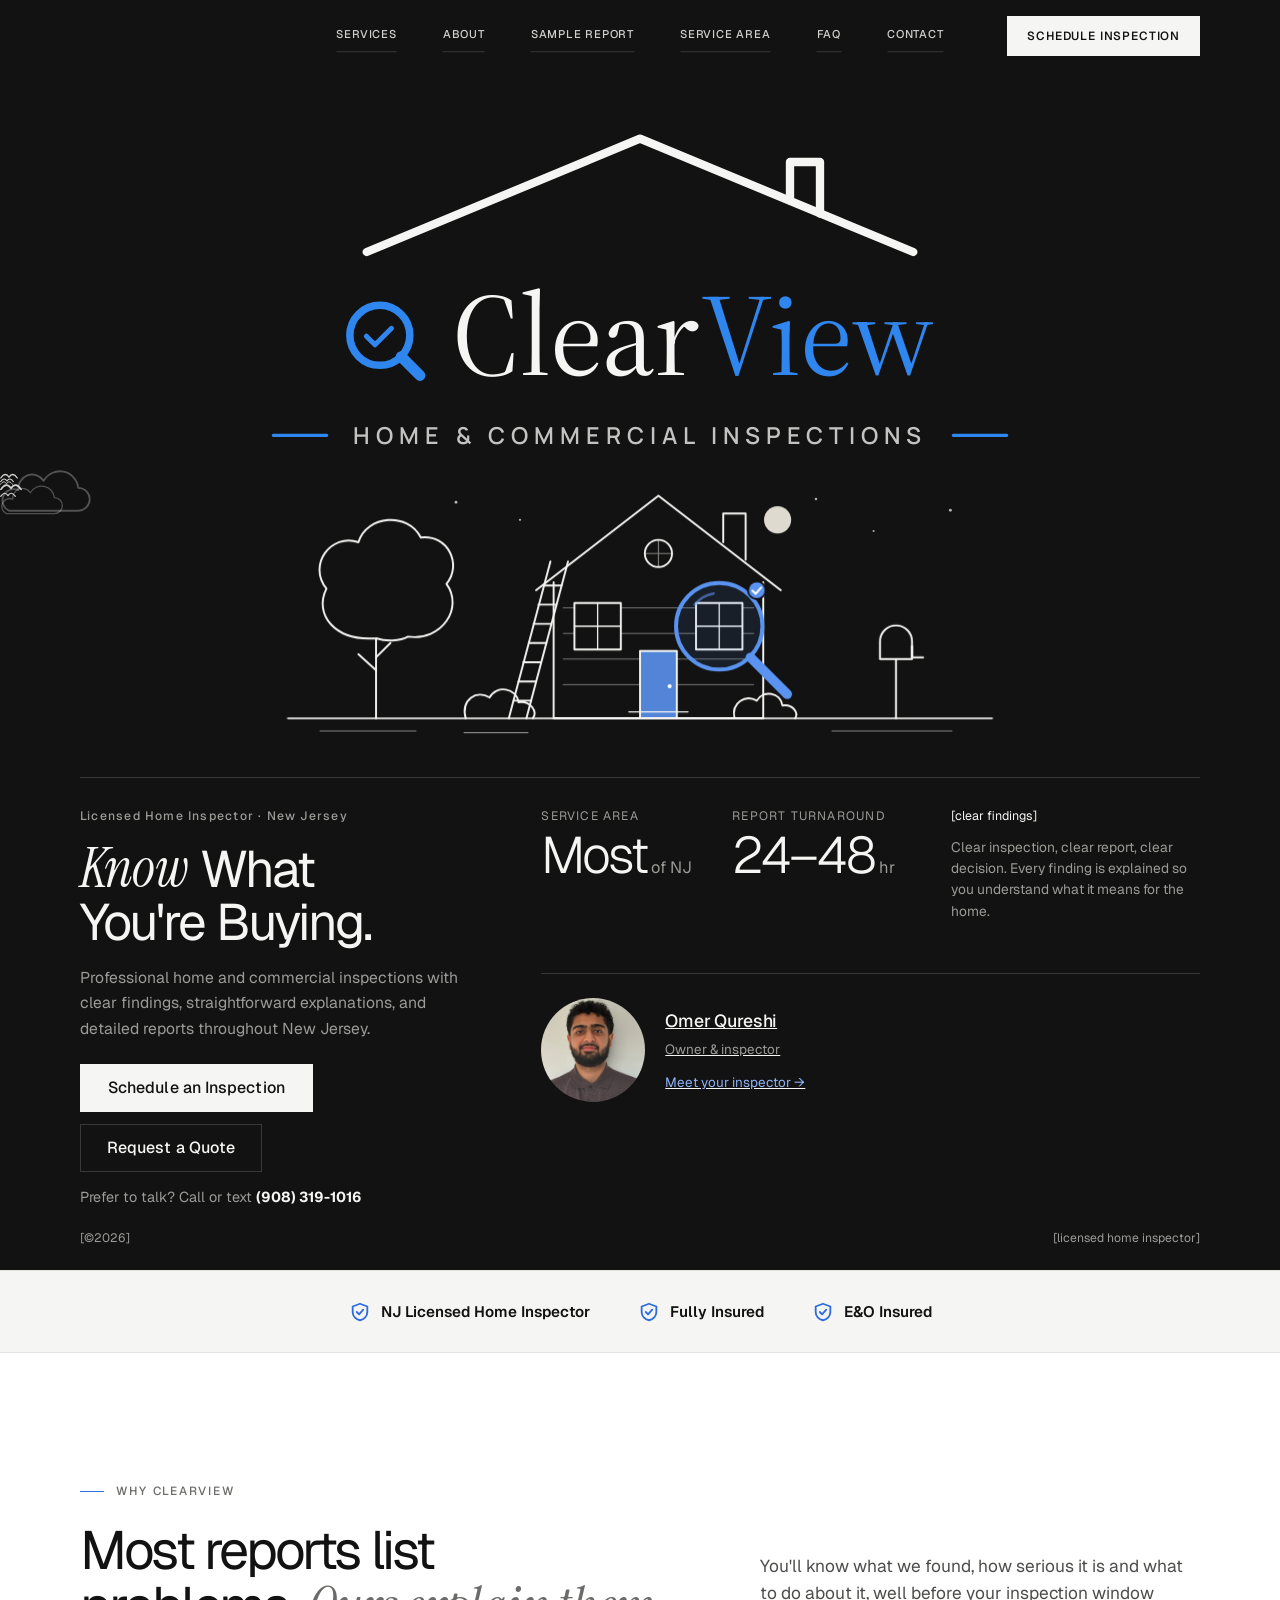
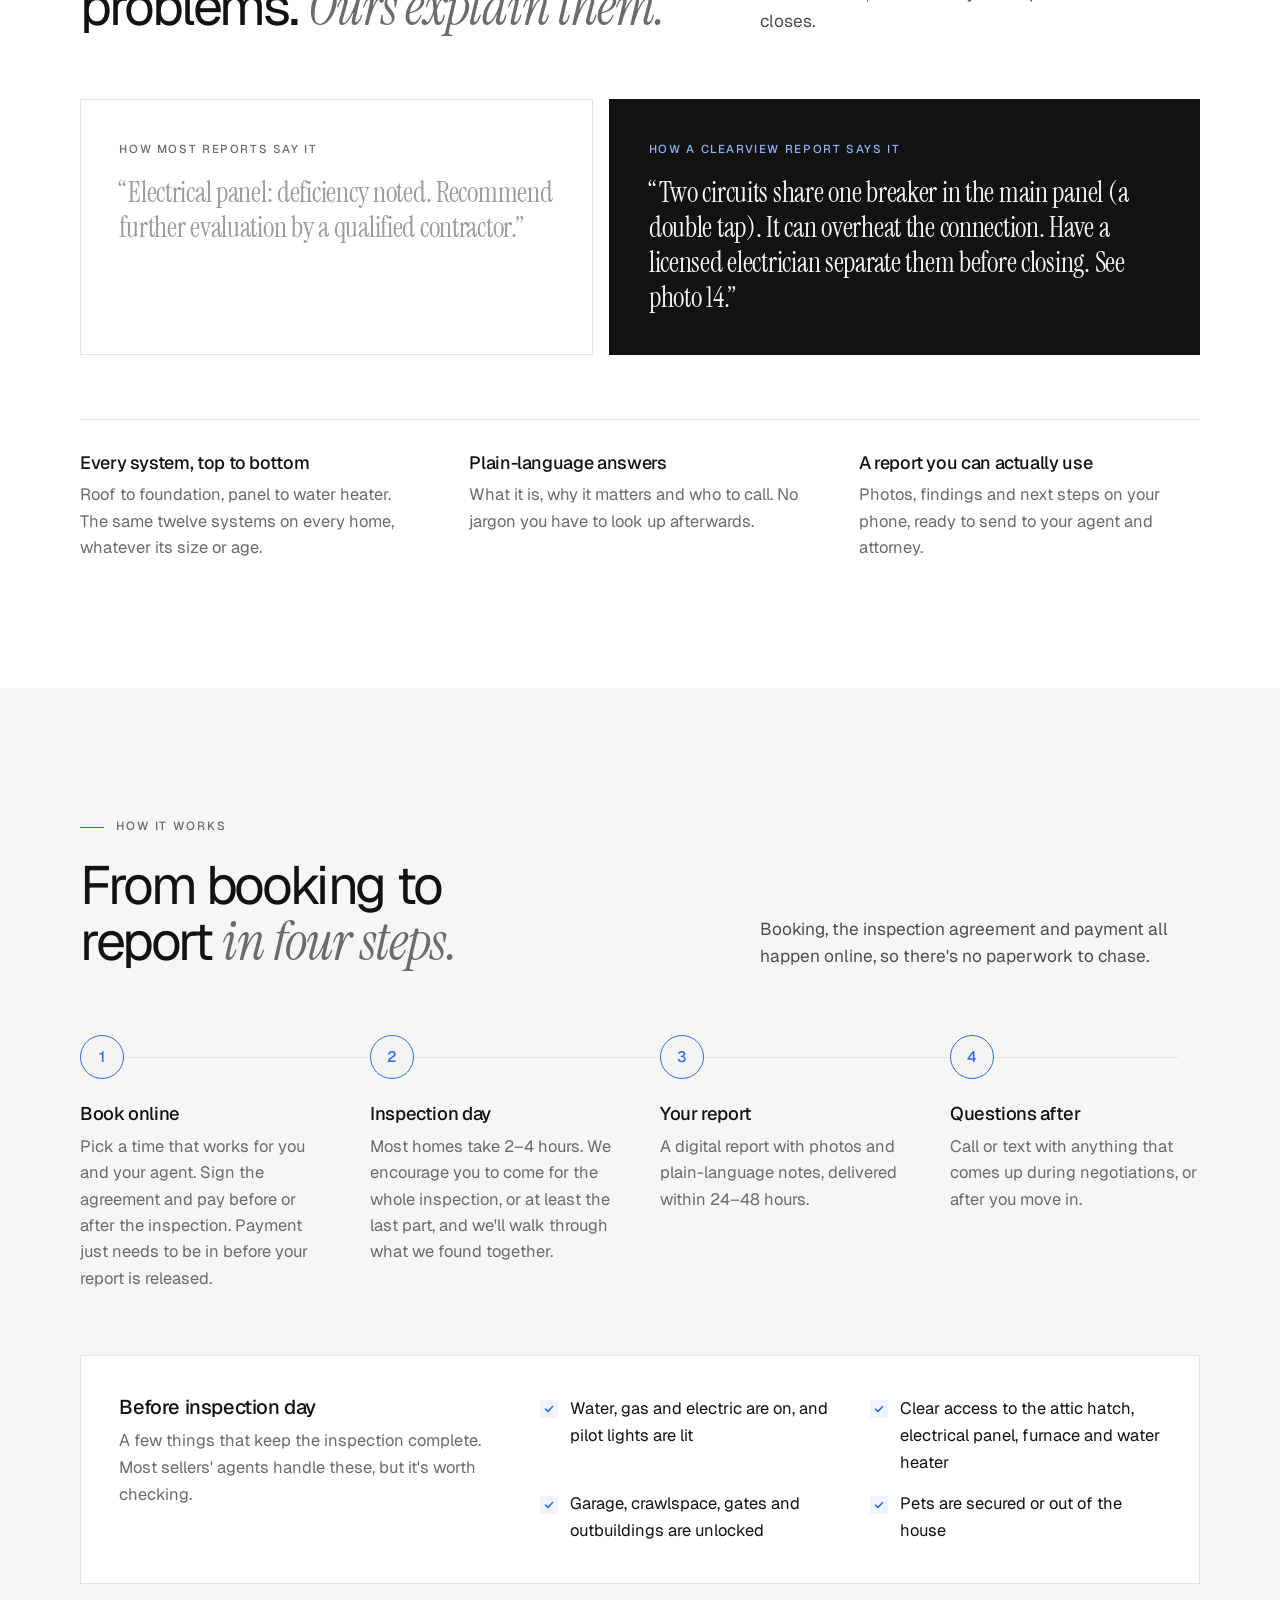
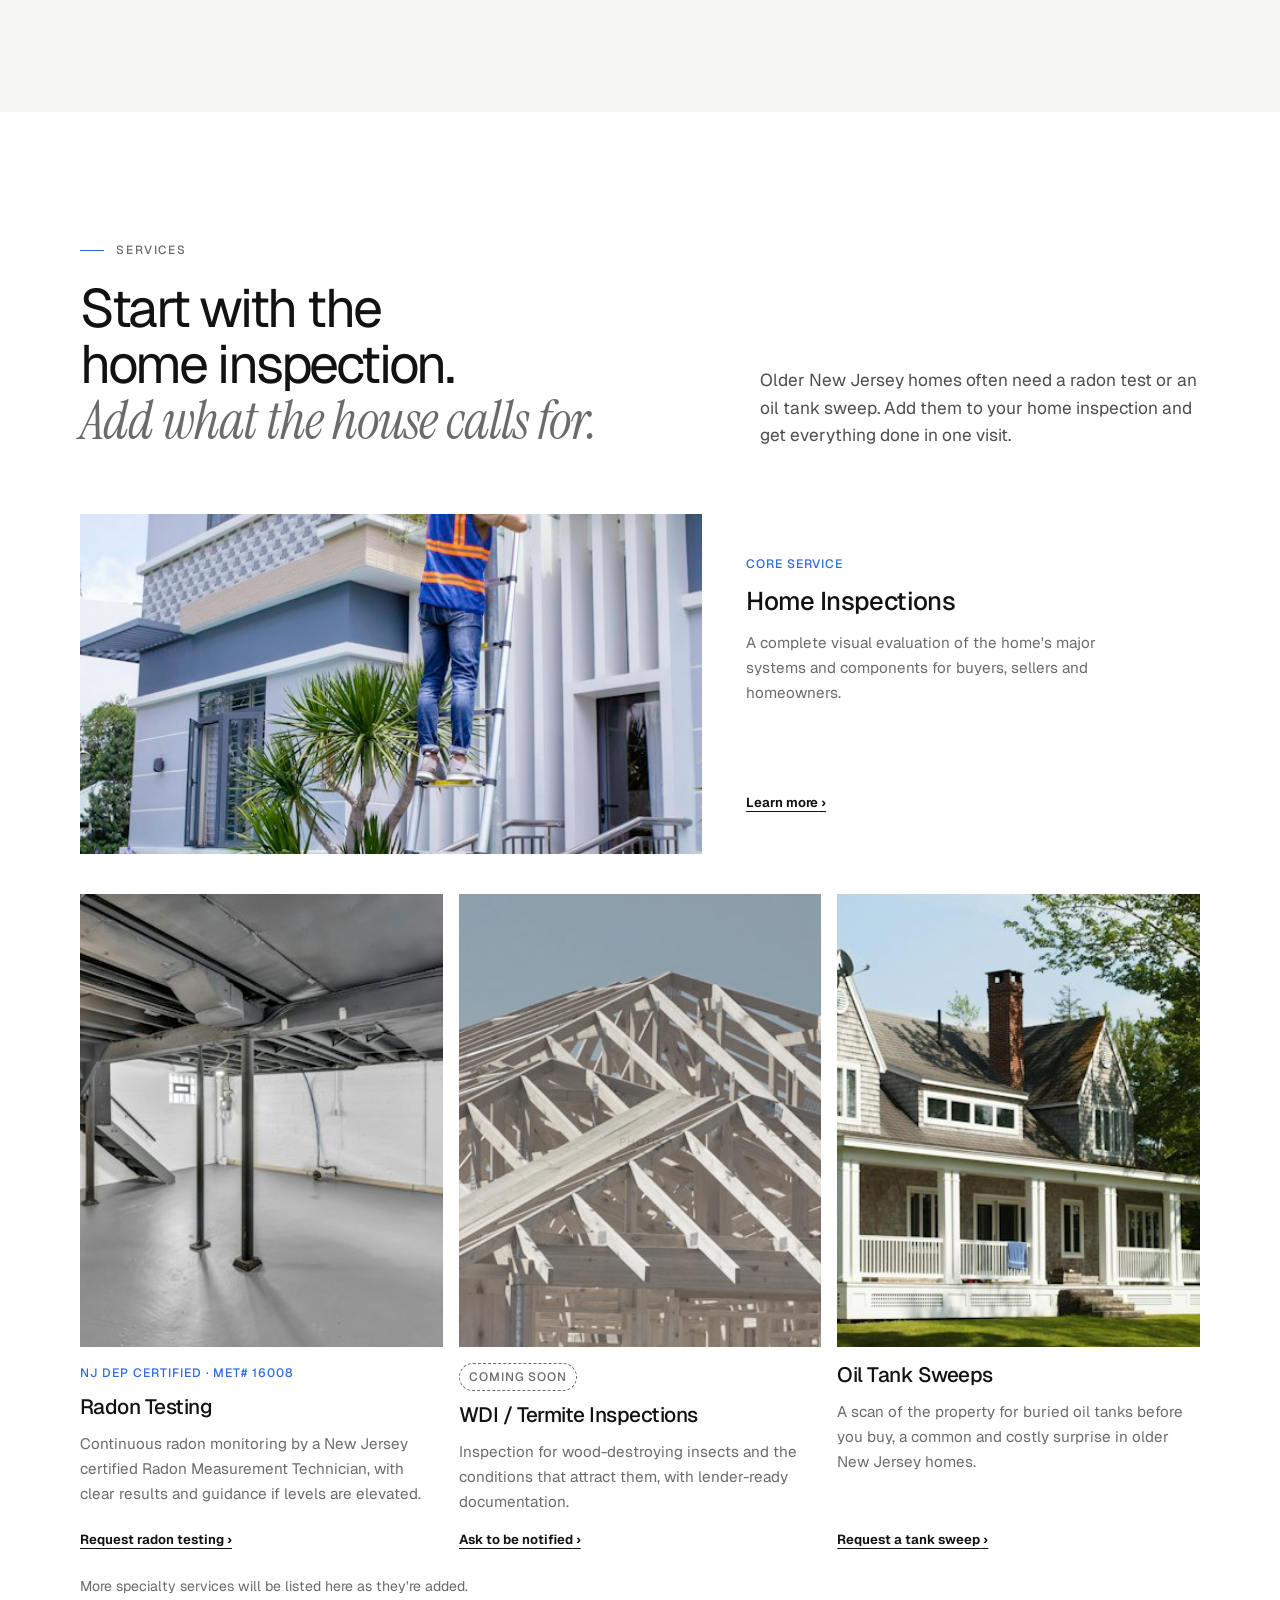
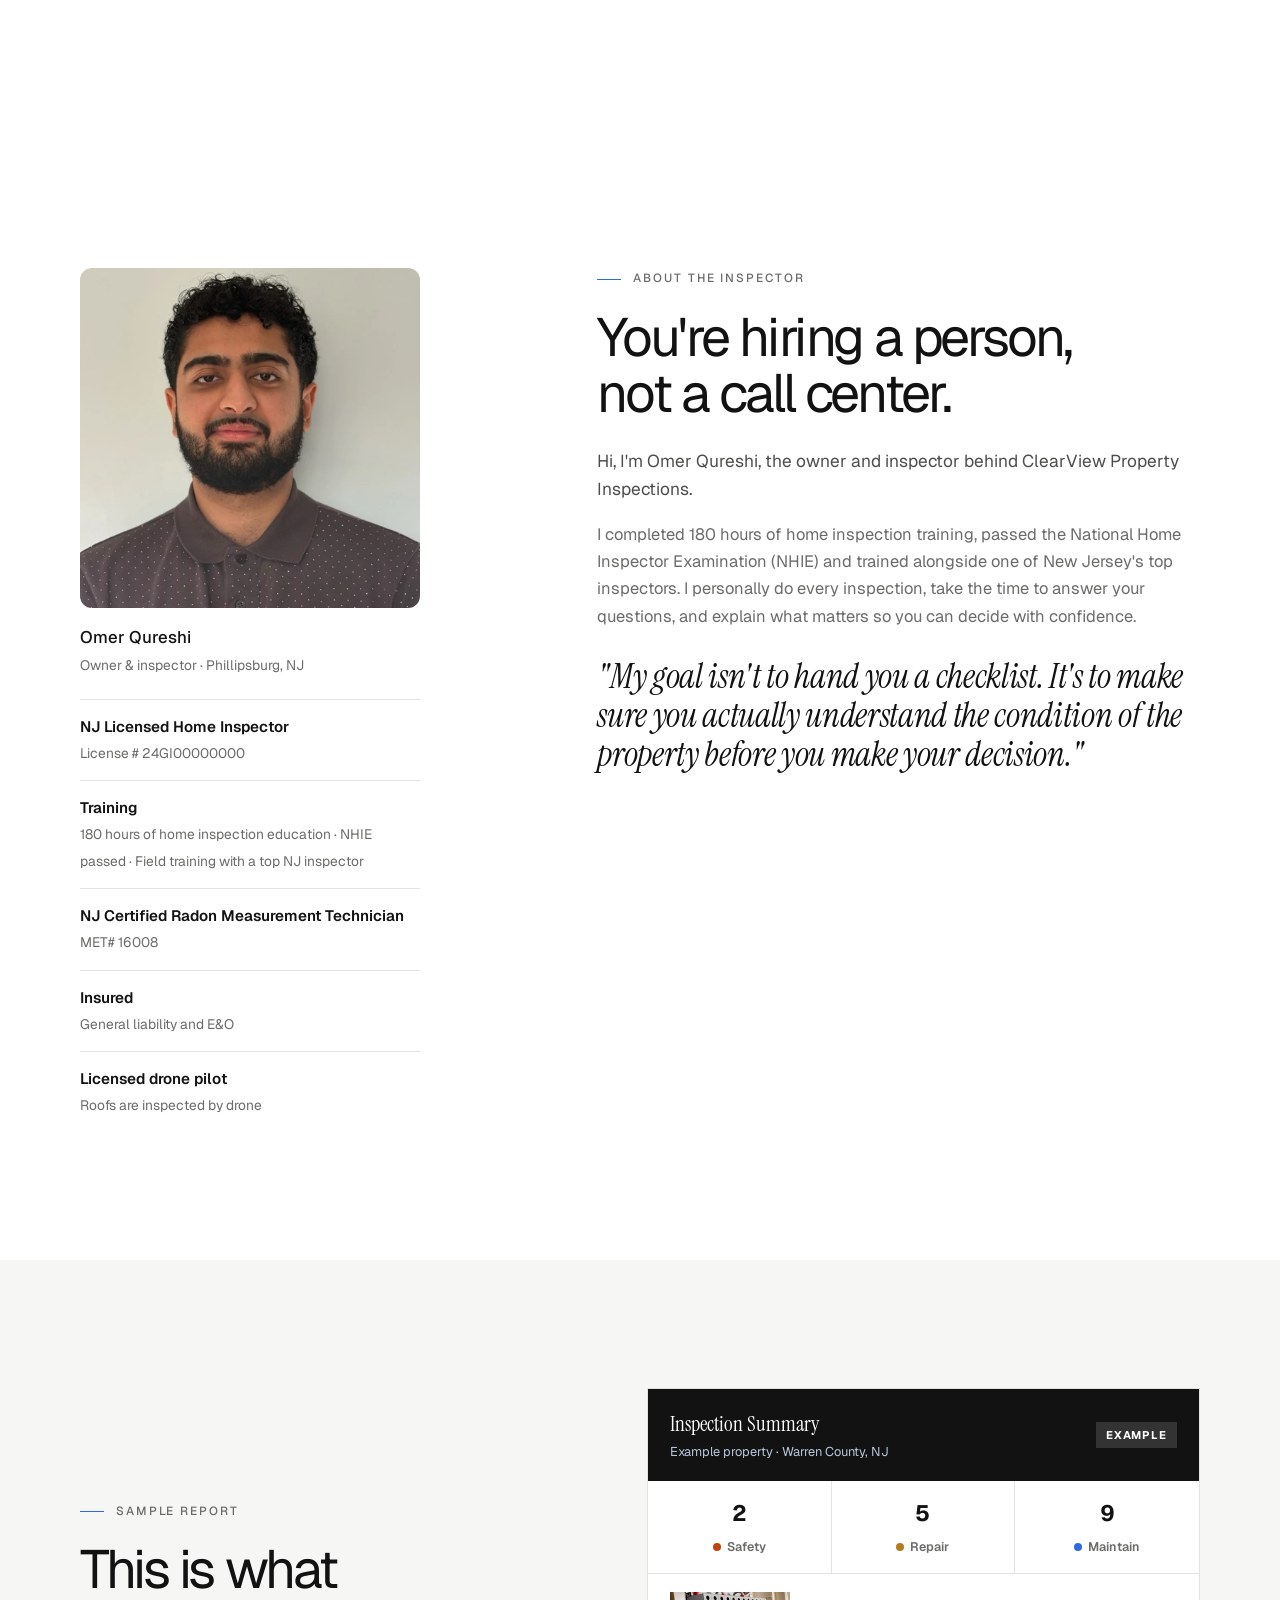
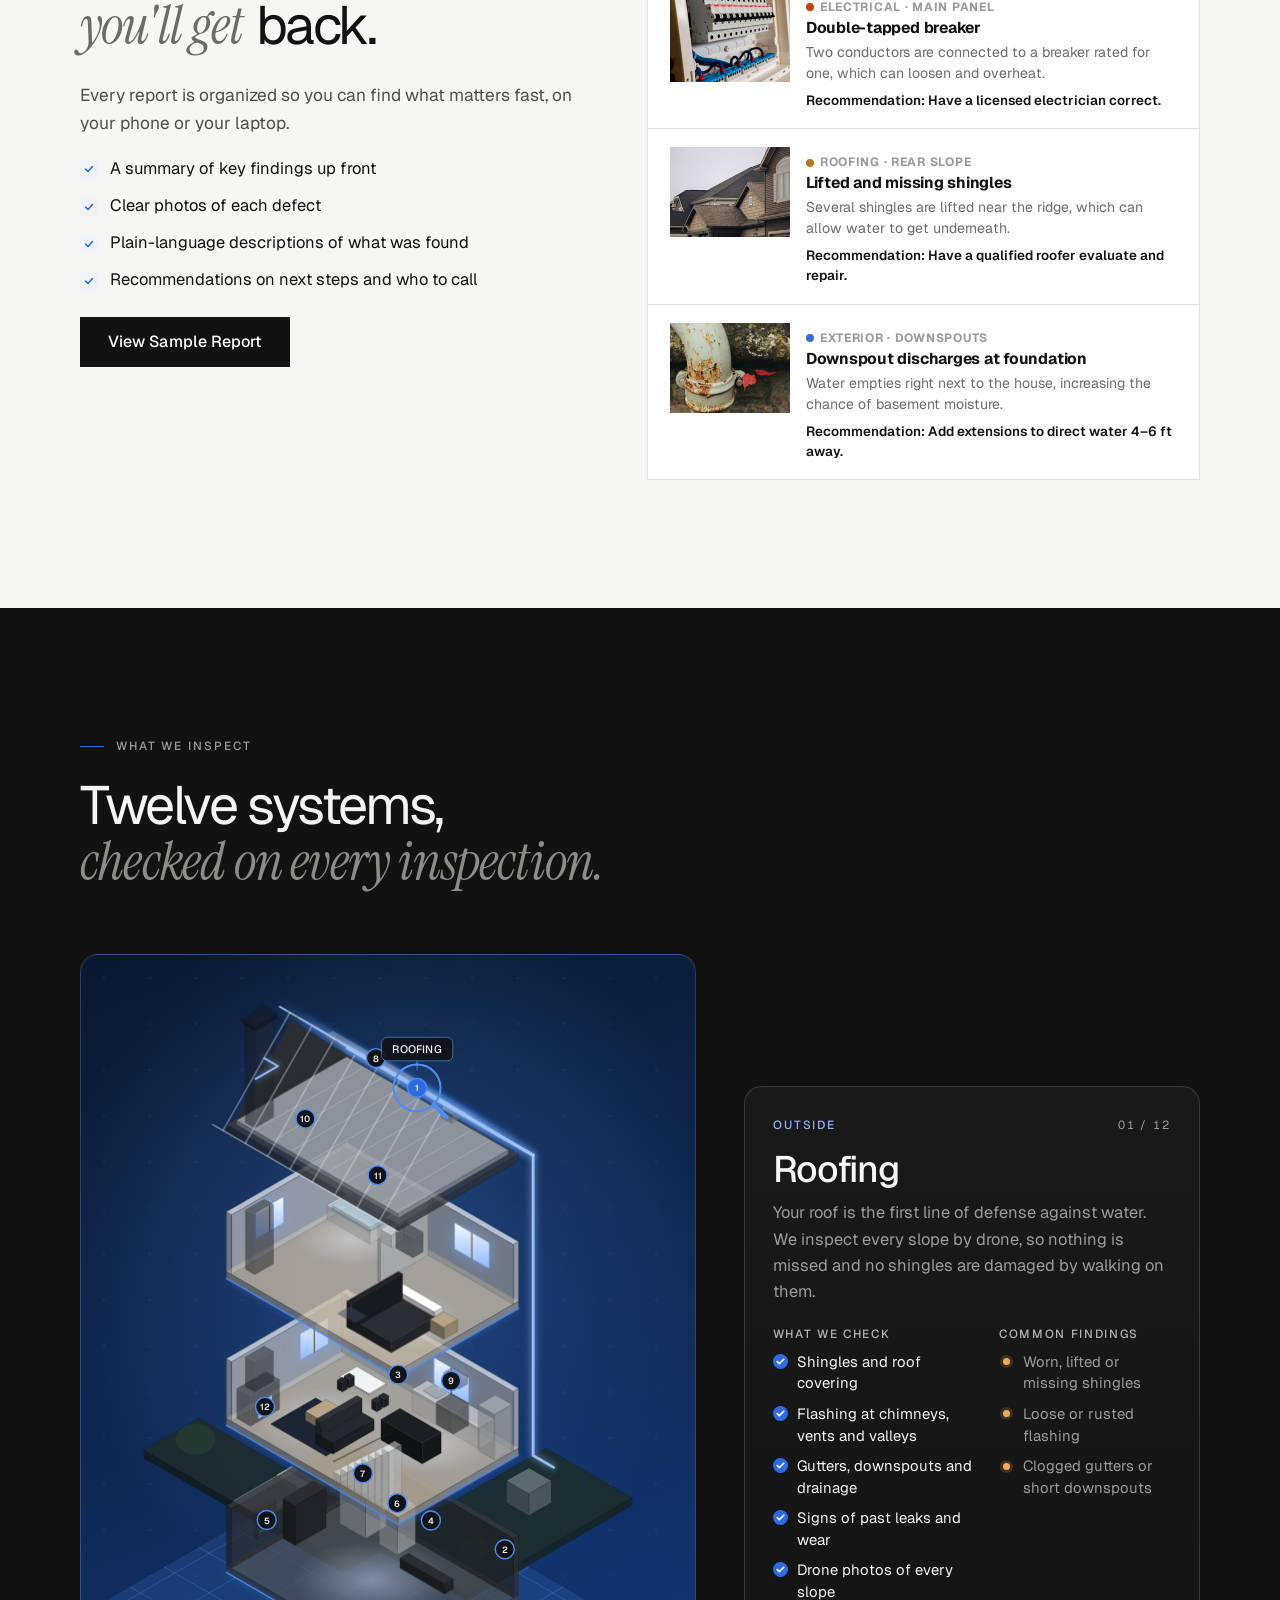
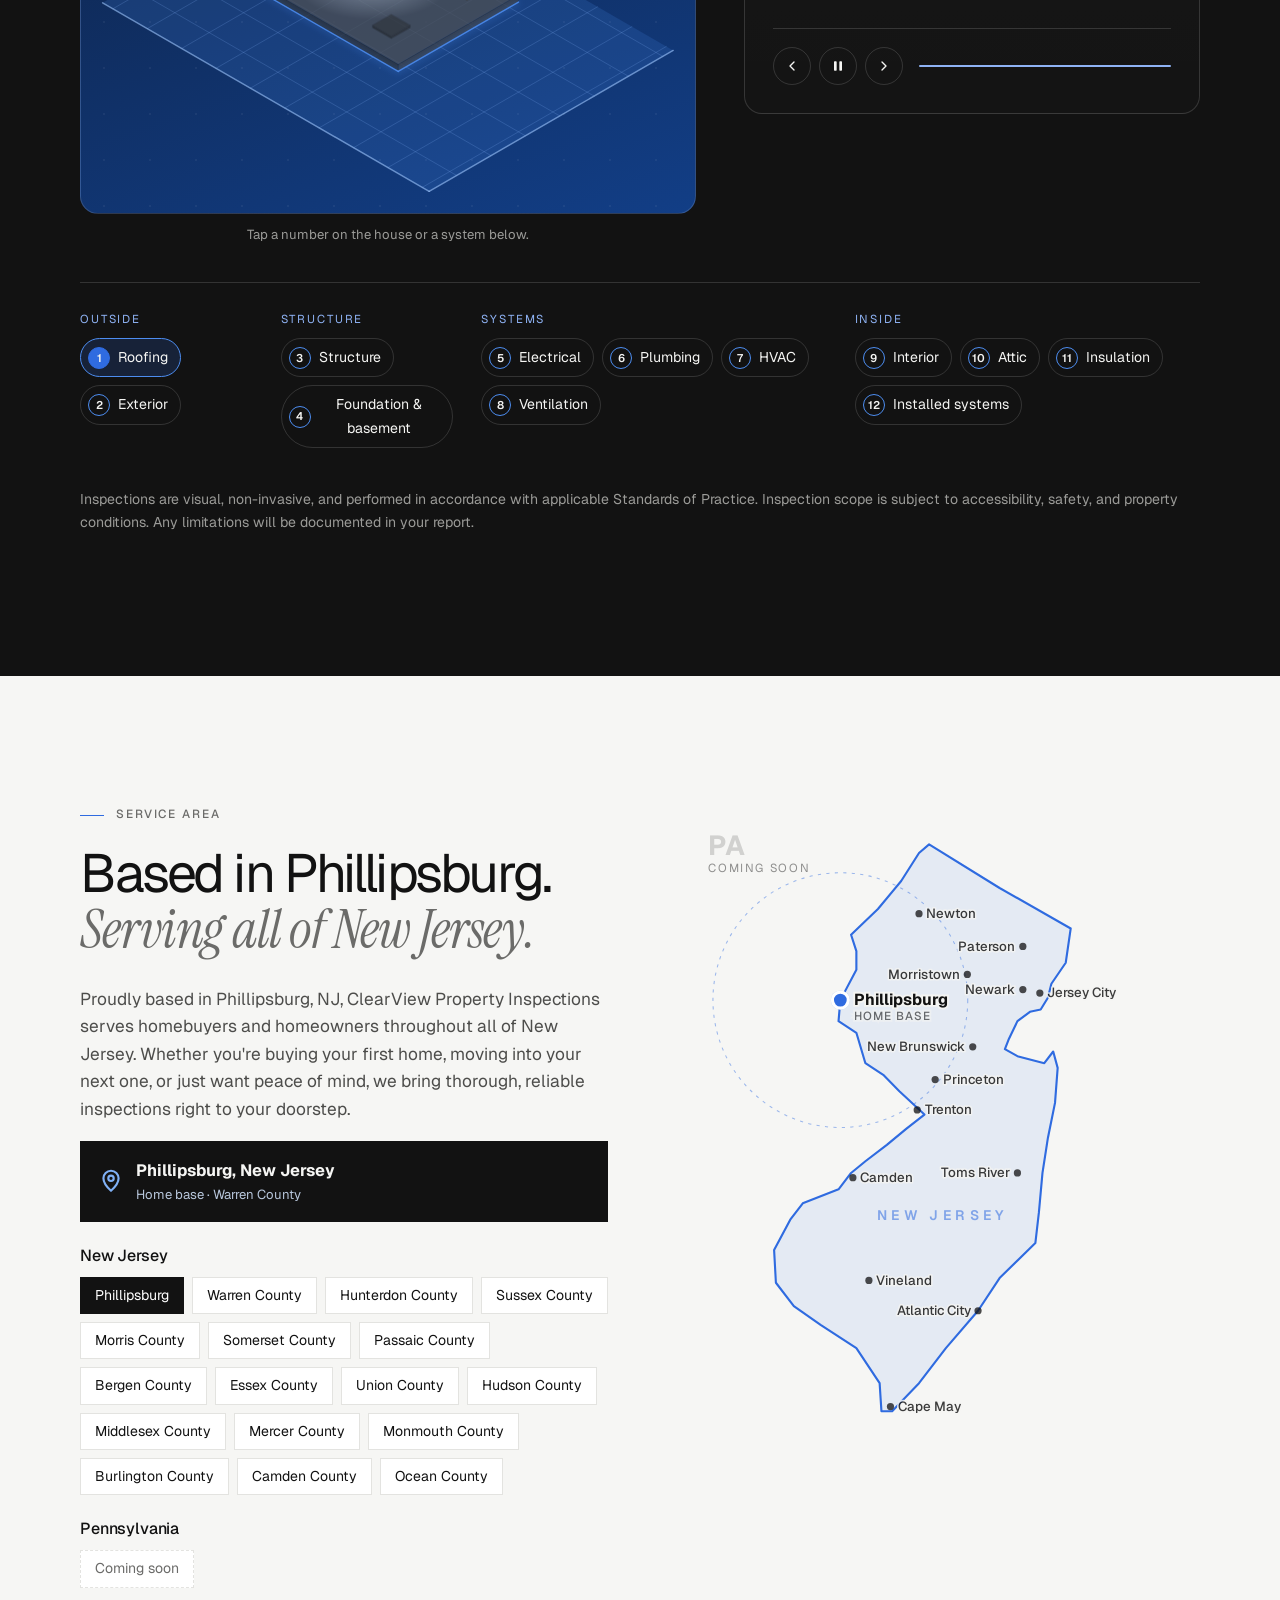
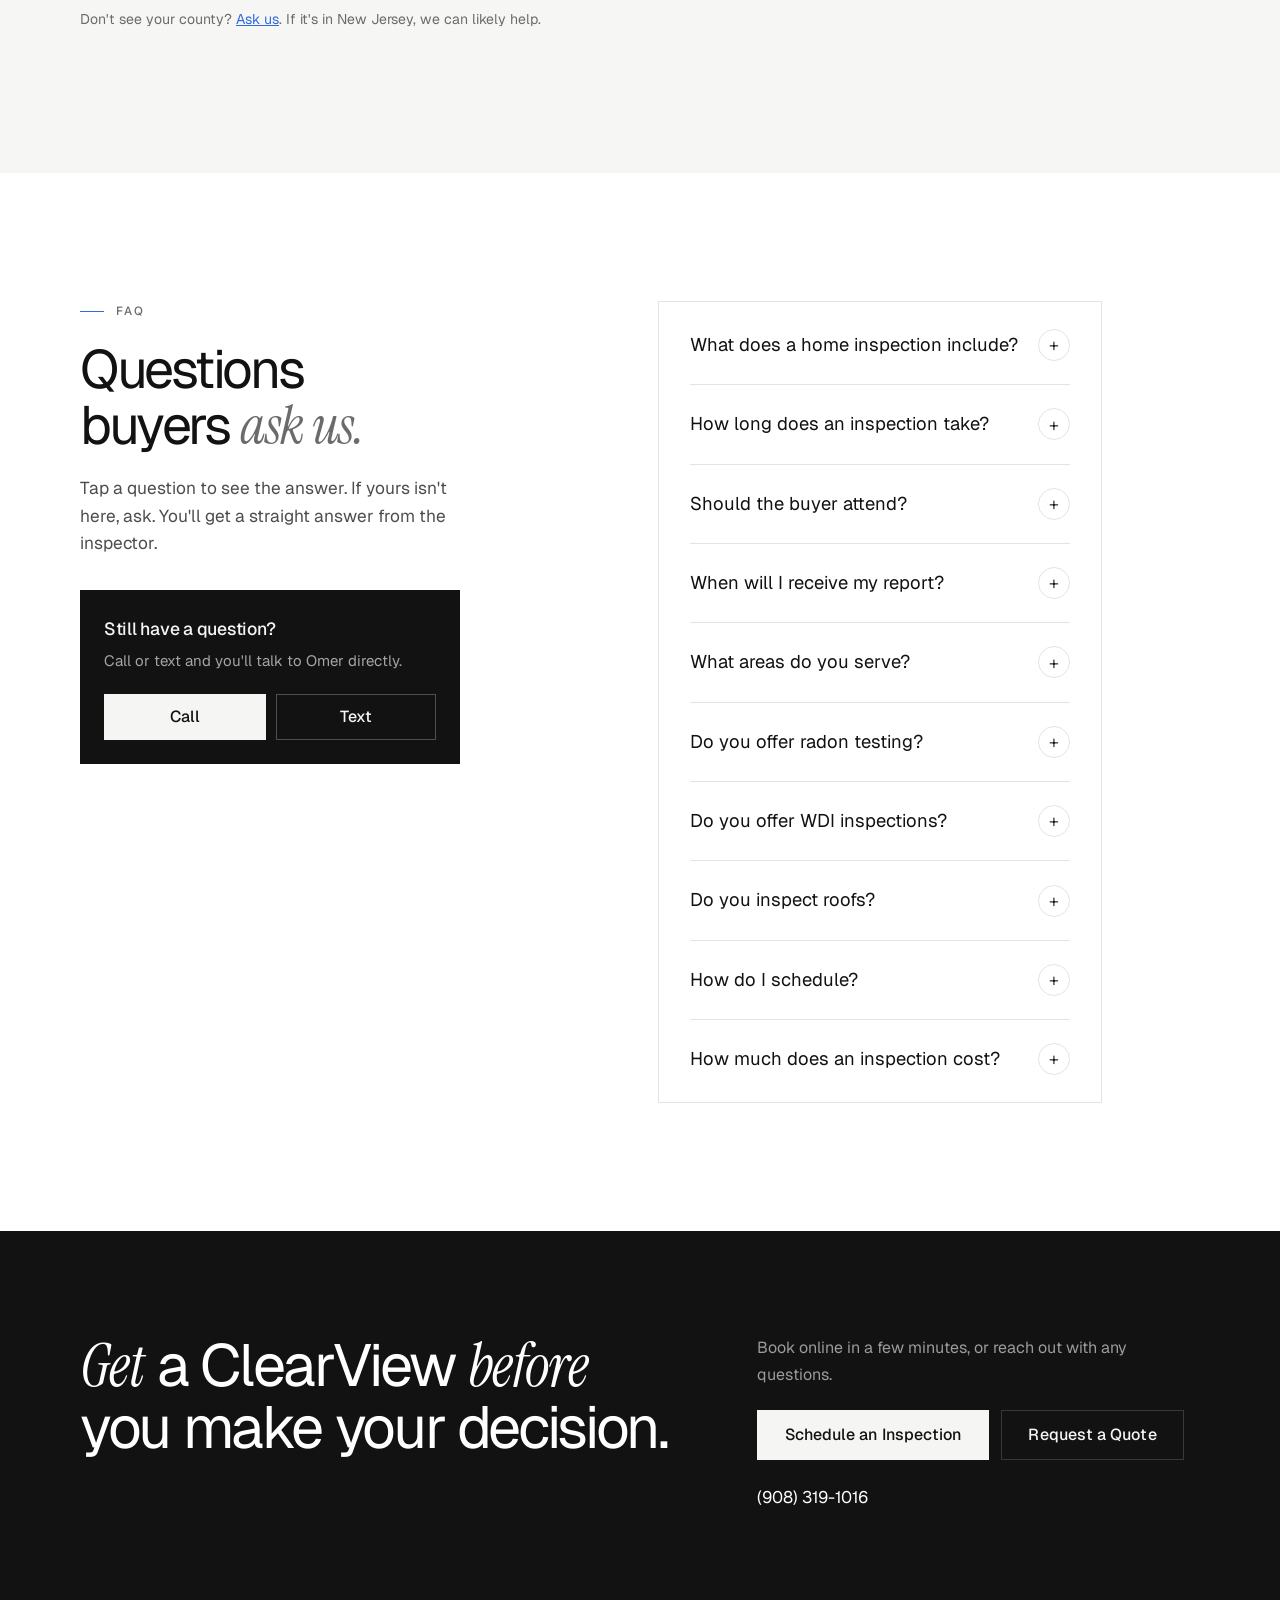
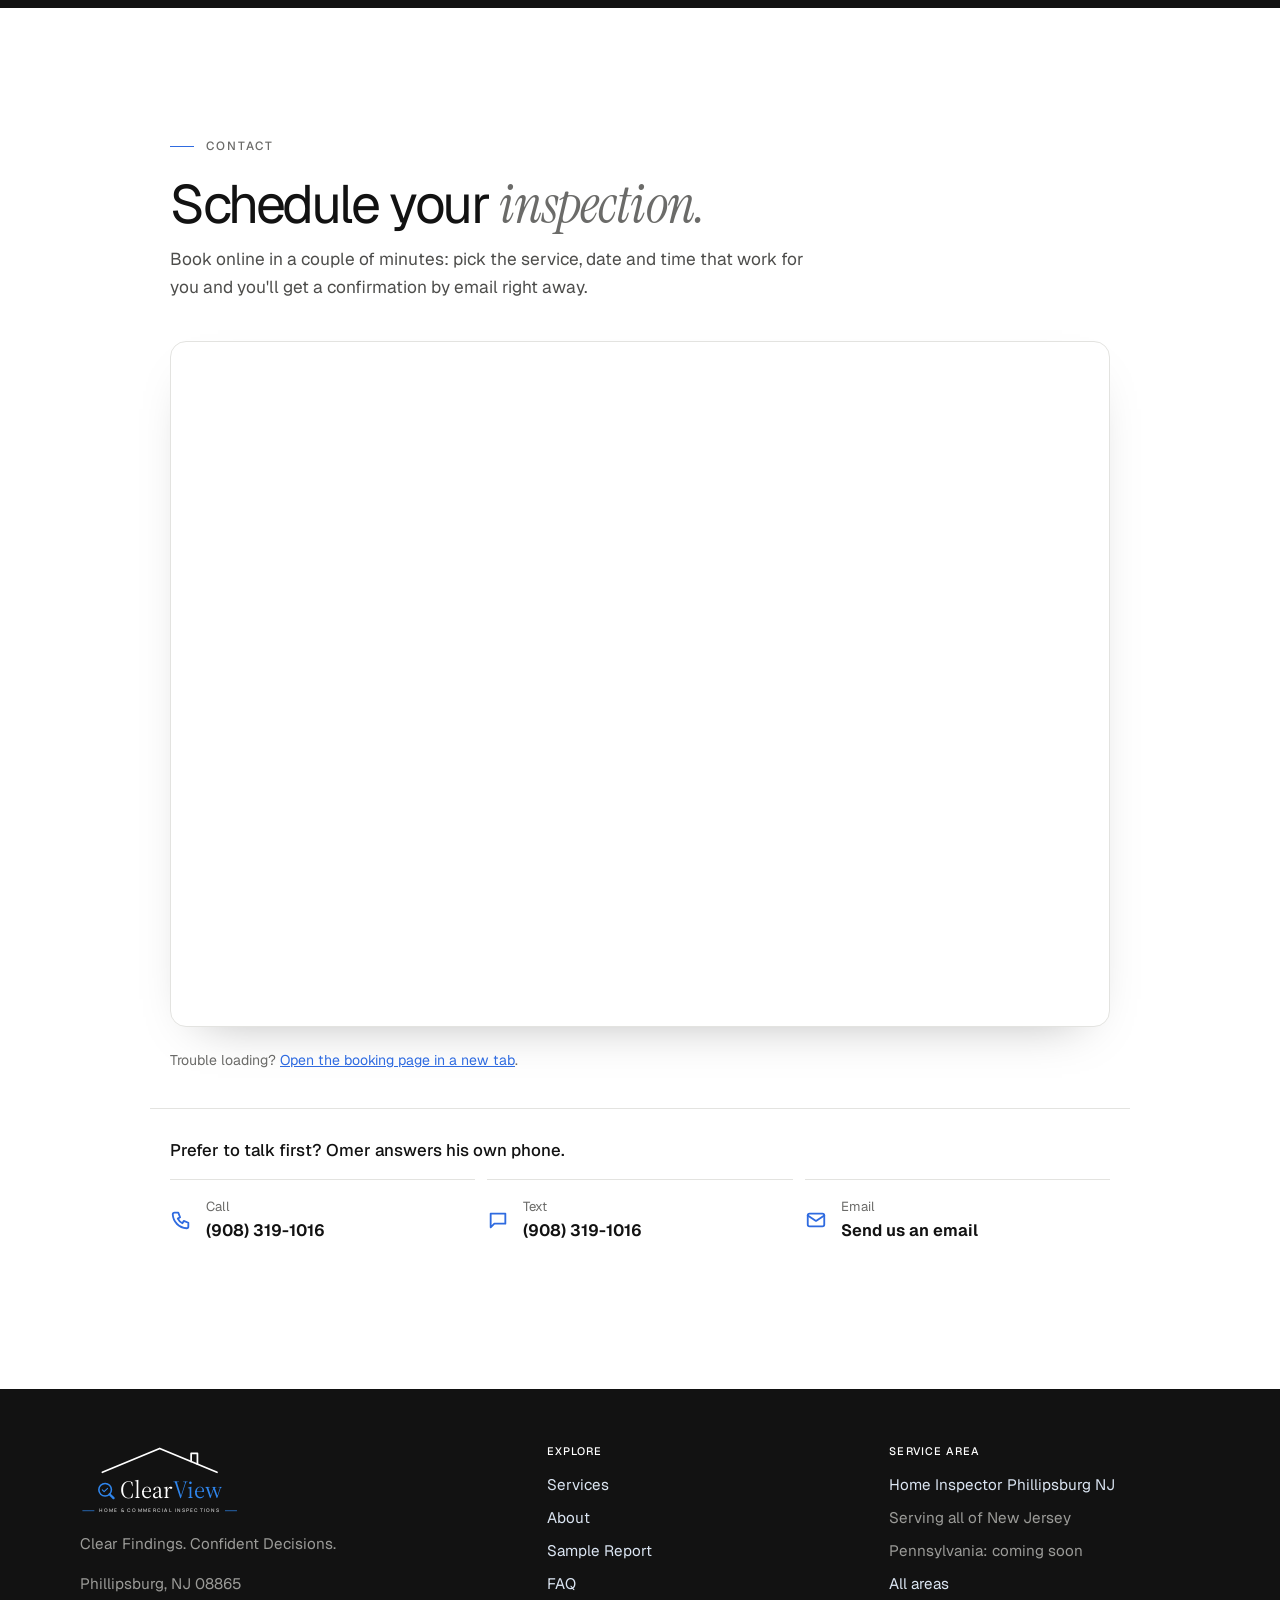
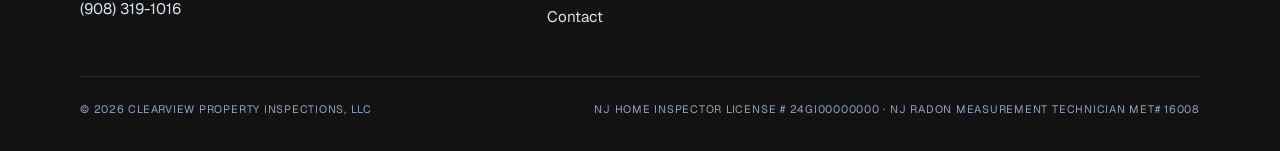
==== commit c01c1b36: "Fit the booking form to the screen and merge contact into one section The Spectora frame was a fixed" ====
--- a/index.html
+++ b/index.html
@@ -17,12 +17,12 @@
   <link rel="icon" href="assets/favicon.svg" type="image/svg+xml">
   <link rel="preconnect" href="https://fonts.googleapis.com">
   <link rel="preconnect" href="https://fonts.gstatic.com" crossorigin>
-  <link rel="stylesheet" href="css/styles.css?v=63">
-  <link rel="stylesheet" href="css/themes/drafted.css?v=63" id="theme-css">
+  <link rel="stylesheet" href="css/styles.css?v=64">
+  <link rel="stylesheet" href="css/themes/drafted.css?v=64" id="theme-css">
   <script>
     /* Theme loader: Drafted is the only style. */
     (function () {
-      var DEFAULT = "drafted", V = "63";
+      var DEFAULT = "drafted", V = "64";
       var FONTS = {
         drafted: "family=Geist:wght@300;400;500;600&family=Instrument+Serif:ital@0;1&family=Source+Serif+4:opsz,wght@8..60,400&family=Manrope:wght@600"
       };
@@ -706,21 +706,18 @@
     <section class="section" id="contact">
       <div class="container book" id="book">
         <div class="book-head">
-          <span class="eyebrow">Book online</span>
+          <span class="eyebrow">Contact</span>
           <h2>Schedule your <em>inspection.</em></h2>
-          <p class="lead">Pick the service, date and time that work for you. You'll get a confirmation by email right away.</p>
+          <p class="lead">Book online in a couple of minutes: pick the service, date and time that work for you and you'll get a confirmation by email right away.</p>
         </div>
         <div class="book-frame">
           <iframe src="https://app.spectora.com/home-inspectors/my-inspection-company-a519c0d06f/schedule?iframe=1" title="Schedule an inspection with ClearView Property Inspections" loading="lazy"></iframe>
         </div>
         <p class="book-alt">Trouble loading? <a href="https://app.spectora.com/home-inspectors/my-inspection-company-a519c0d06f/schedule" target="_blank" rel="noopener">Open the booking page in a new tab</a>.</p>
       </div>
-      <div class="container contact-grid">
-        <div>
-          <span class="eyebrow">Contact</span>
-          <h2>Get a <em>quote.</em></h2>
-          <p class="lead">Tell us a little about the property and we'll get back to you quickly with pricing and availability.</p>
-          <div class="contact-methods">
+      <div class="container contact-strip">
+        <p class="contact-strip-title">Prefer to talk first? Omer answers his own phone.</p>
+        <div class="contact-methods">
             <a class="contact-method" href="#" data-tel>
               <svg viewBox="0 0 24 24" fill="none" stroke="currentColor" stroke-width="2" stroke-linecap="round" stroke-linejoin="round"><path d="M5 4h4l2 5-2.5 1.5a11 11 0 005 5L15 13l5 2v4a2 2 0 01-2 2A16 16 0 013 6a2 2 0 012-2z"/></svg>
               <span><small>Call</small><strong data-phone></strong></span>
@@ -734,42 +731,6 @@
               <span><small>Email</small><strong>Send us an email</strong></span>
             </a>
           </div>
-        </div>
-
-        <form class="form card" data-quote-form>
-          <div class="form-row">
-            <div class="field"><label for="q-name">Name</label><input id="q-name" name="name" autocomplete="name" required></div>
-            <div class="field"><label for="q-phone">Phone</label><input id="q-phone" name="phone" type="tel" autocomplete="tel" required></div>
-          </div>
-          <div class="field"><label for="q-email">Email</label><input id="q-email" name="email" type="email" autocomplete="email" required></div>
-          <div class="field"><label for="q-address">Property address</label><input id="q-address" name="property_address" autocomplete="street-address"></div>
-          <div class="form-row">
-            <div class="field">
-              <label for="q-service">Service</label>
-              <select id="q-service" name="service">
-                <option>Home Inspection</option>
-                <option>Commercial Inspection</option>
-                <option>Radon Testing</option>
-                <option>Oil Tank Sweep</option>
-                <option>Home Inspection + Radon</option>
-                <option>Not sure yet</option>
-                <!-- Add WDI here once offered -->
-              </select>
-            </div>
-            <div class="field">
-              <label for="q-role">I am a…</label>
-              <select id="q-role" name="client_type">
-                <option>Buyer</option><option>Seller</option><option>Homeowner</option><option>Real estate agent</option><option>Investor</option>
-              </select>
-            </div>
-          </div>
-          <div class="field"><label for="q-msg">Anything else? (square footage, year built, timing)</label><textarea id="q-msg" name="message"></textarea></div>
-          <!-- Spam honeypot: hidden from people, bots fill it in -->
-          <div class="hp" aria-hidden="true"><label for="q-web">Website</label><input id="q-web" name="company_website" tabindex="-1" autocomplete="off"></div>
-          <button class="btn btn-primary" type="submit">Request My Quote</button>
-          <p class="form-status" role="status" hidden></p>
-          <p class="form-note">Ready to book now? <a href="#book" data-schedule>Schedule online</a> instead.</p>
-        </form>
       </div>
     </section>
   </main>
@@ -818,7 +779,7 @@
     <a class="primary" href="#book" data-schedule><svg viewBox="0 0 24 24" fill="none" stroke="currentColor" stroke-width="2" stroke-linecap="round" stroke-linejoin="round"><rect x="3.5" y="5" width="17" height="15" rx="2"/><path d="M3.5 10h17M8 3v4M16 3v4"/></svg>Schedule</a>
   </nav>
 
-  <script src="js/config.js?v=63"></script>
-  <script src="js/main.js?v=63"></script>
+  <script src="js/config.js?v=64"></script>
+  <script src="js/main.js?v=64"></script>
 </body>
 </html>
--- a/css/themes/drafted.css
+++ b/css/themes/drafted.css
@@ -1,7 +1,7 @@
 /* DRAFTED — Atelier's dark architectural hero (tab nav, stats, giant wordmark, intro) with the
    Porch house drawing sketching itself below the wordmark instead of a photo.
    Everything below the hero follows Atelier. */
-@import url("atelier.css?v=63");
+@import url("atelier.css?v=64");
 
 /* colour tokens (the default "Blueprint" palette); other palettes below */
 :root {
@@ -877,3 +877,12 @@
 .book-frame iframe { display: block; width: 100%; height: 1100px; border: 0; }
 @media (max-width: 700px) { .book-frame { border-radius: 12px; margin-inline: -4px; } .book-frame iframe { height: 1250px; } }
 .book-alt { margin: 0; font-size: .88rem; color: var(--slate); }
+
+/* contact: booking box sized to the screen, one section instead of two */
+.book { max-width: 980px; margin-inline: auto; margin-bottom: 36px; }
+.book-frame iframe { height: min(76vh, 700px); min-height: 560px; }
+@media (max-width: 700px) { .book-frame iframe { height: min(80vh, 760px); min-height: 600px; } }
+.contact-strip { max-width: 980px; margin-inline: auto; display: grid; gap: 14px; padding-top: 28px; border-top: 1px solid var(--line); }
+.contact-strip-title { margin: 0; font-size: 1.05rem; font-weight: 500; }
+.contact-strip .contact-methods { display: grid; gap: 12px; margin: 0; }
+@media (min-width: 760px) { .contact-strip .contact-methods { grid-template-columns: repeat(3, minmax(0, 1fr)); } }
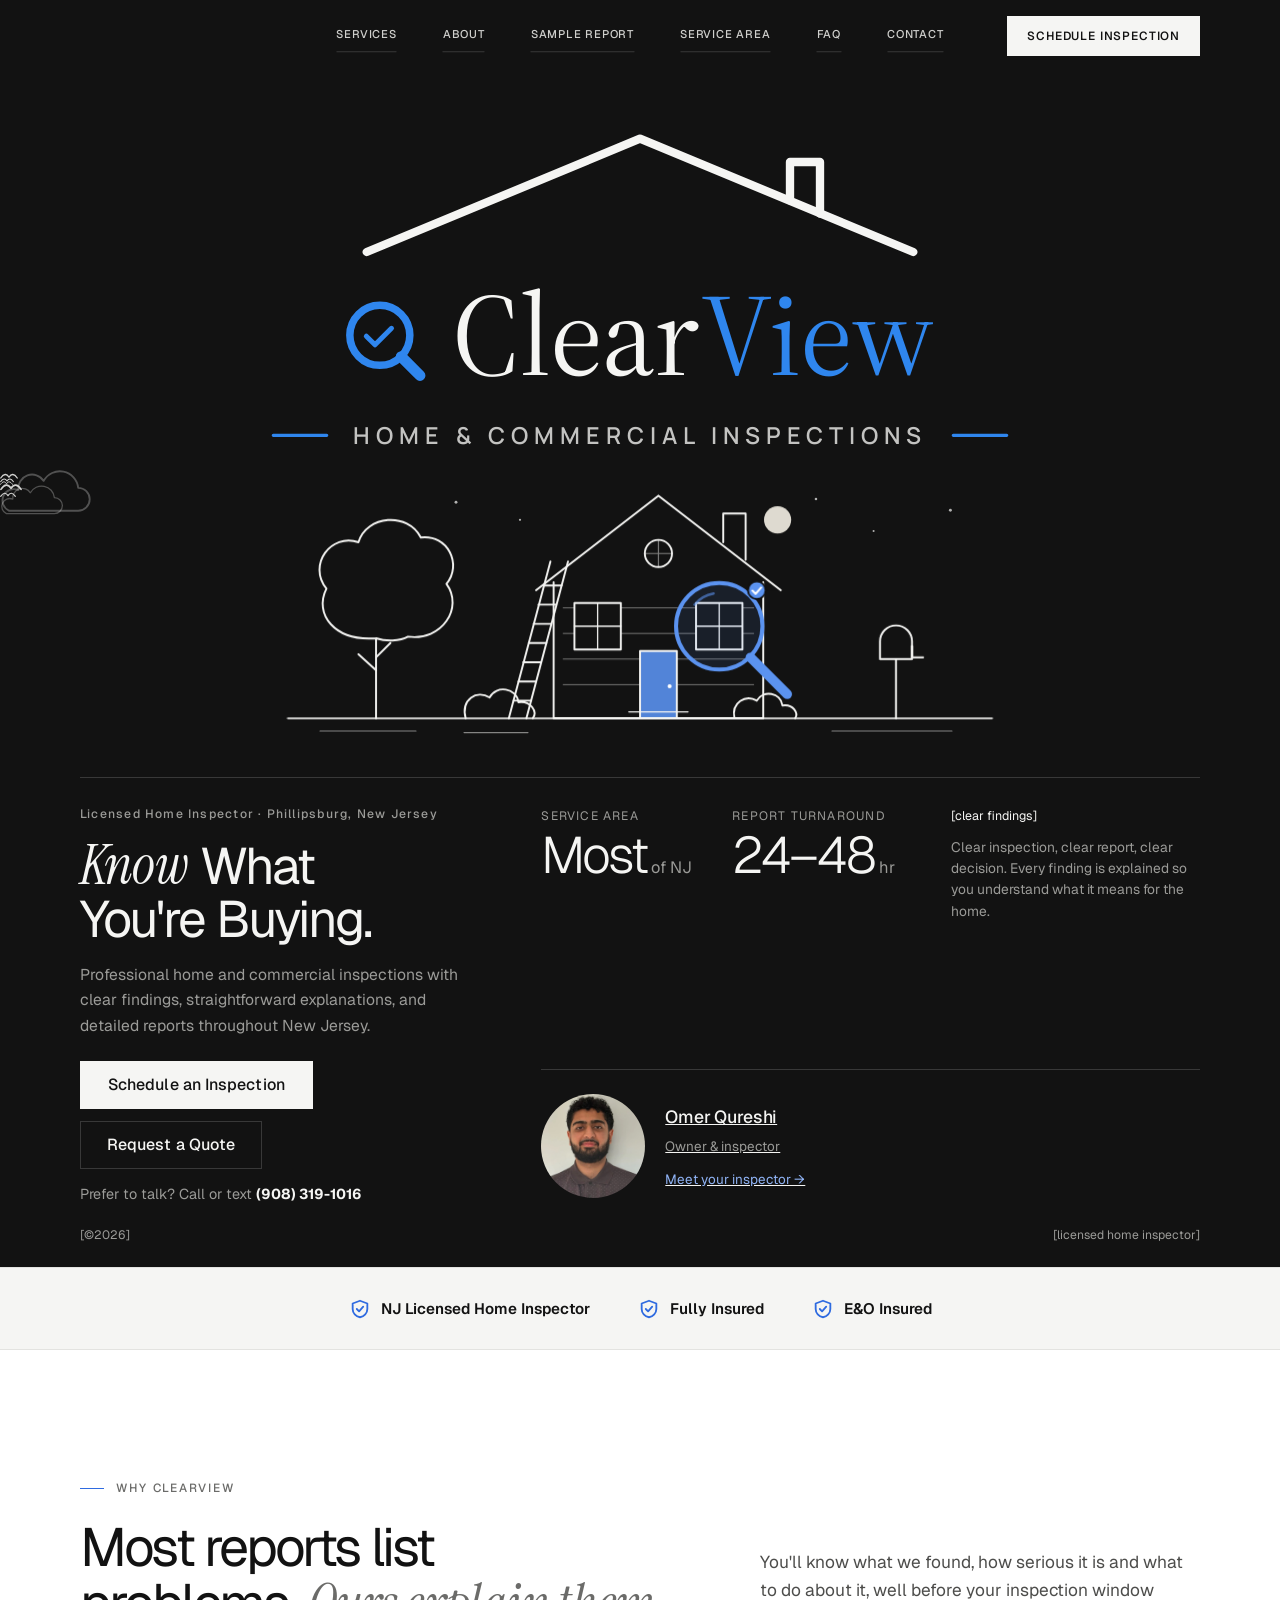
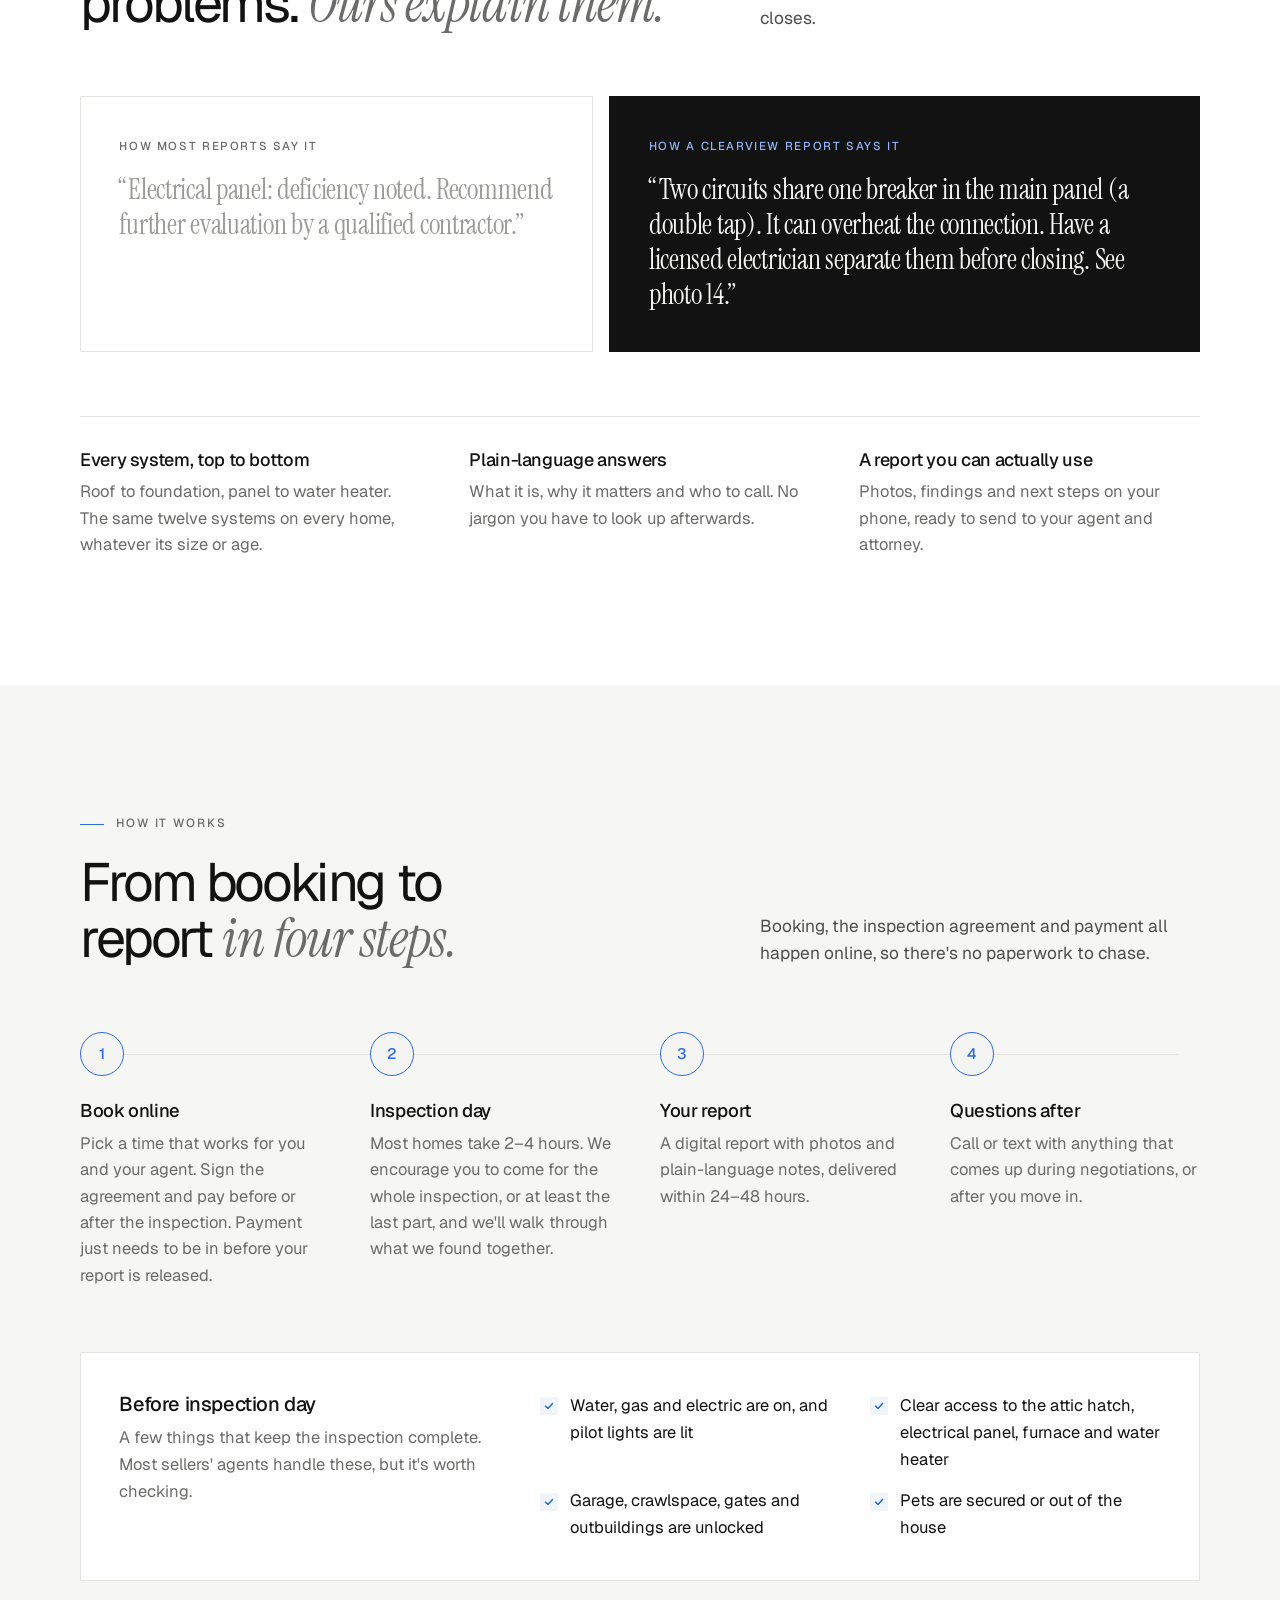
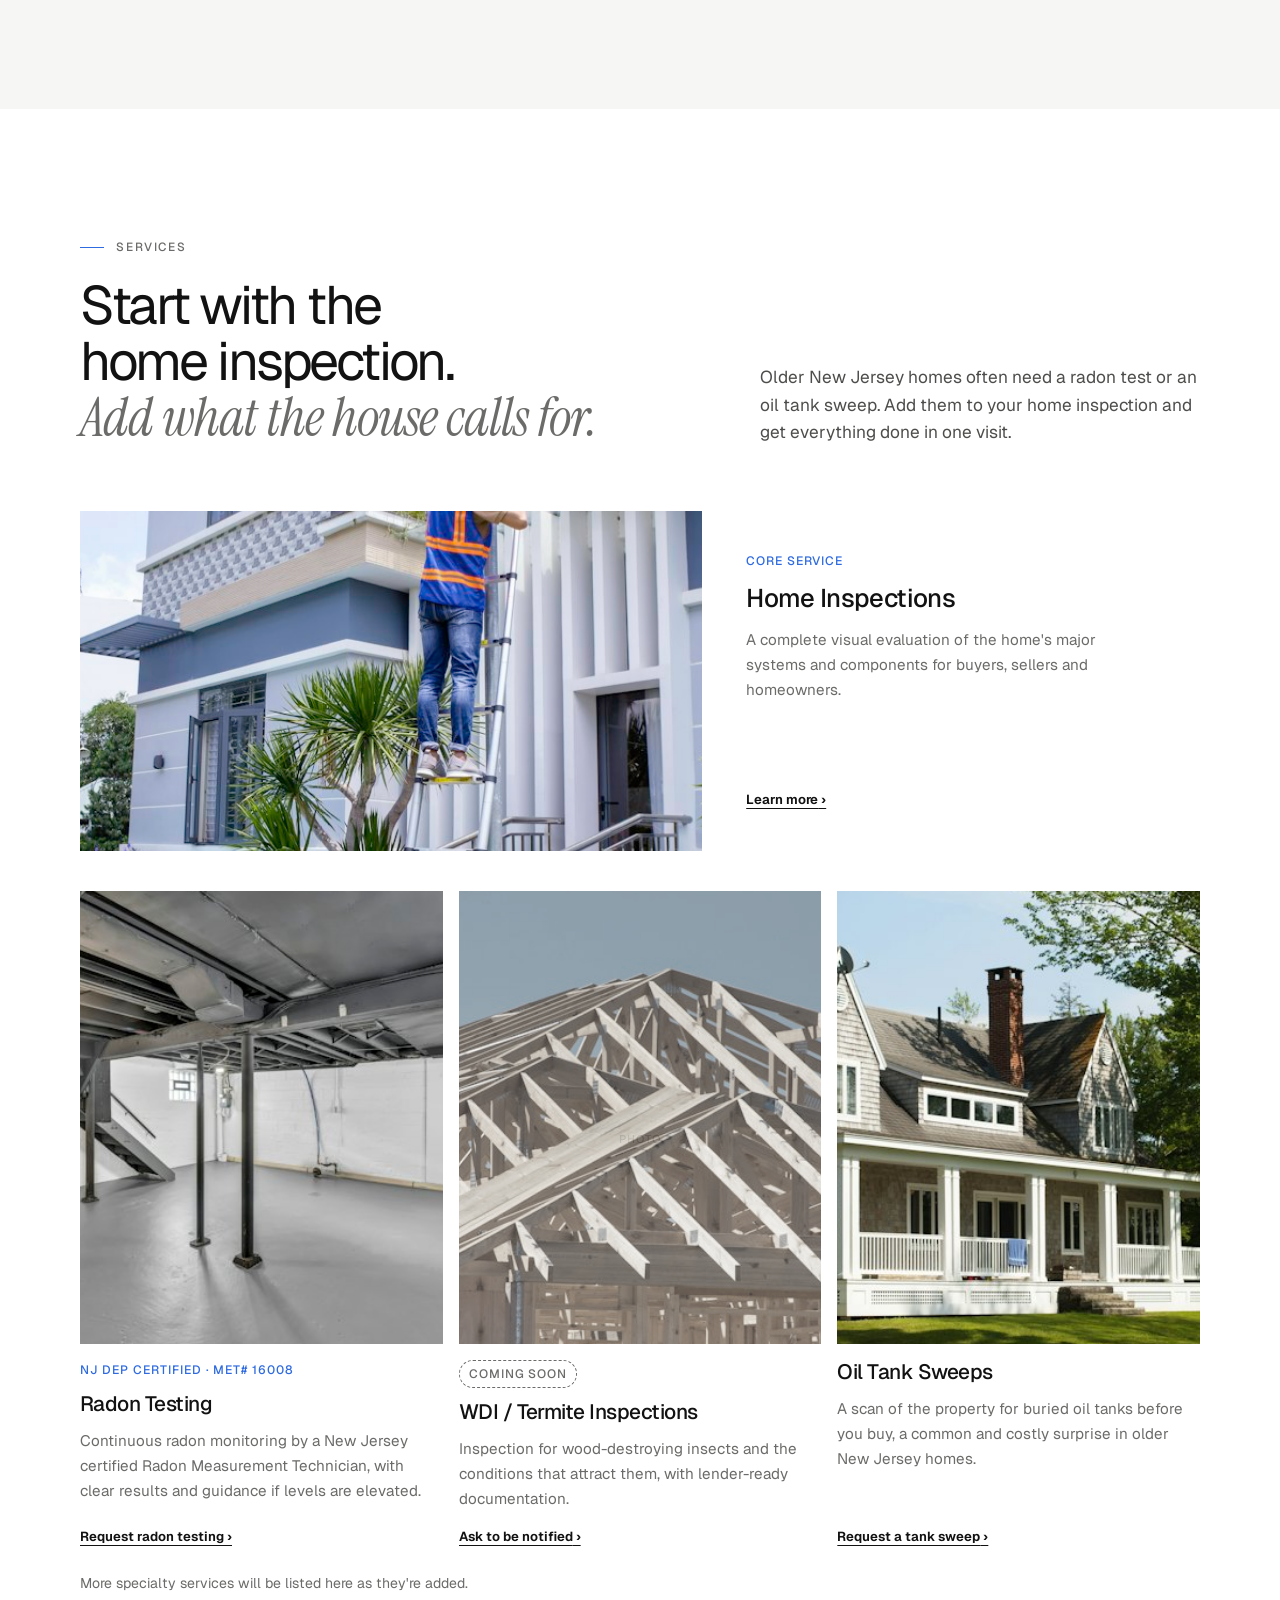
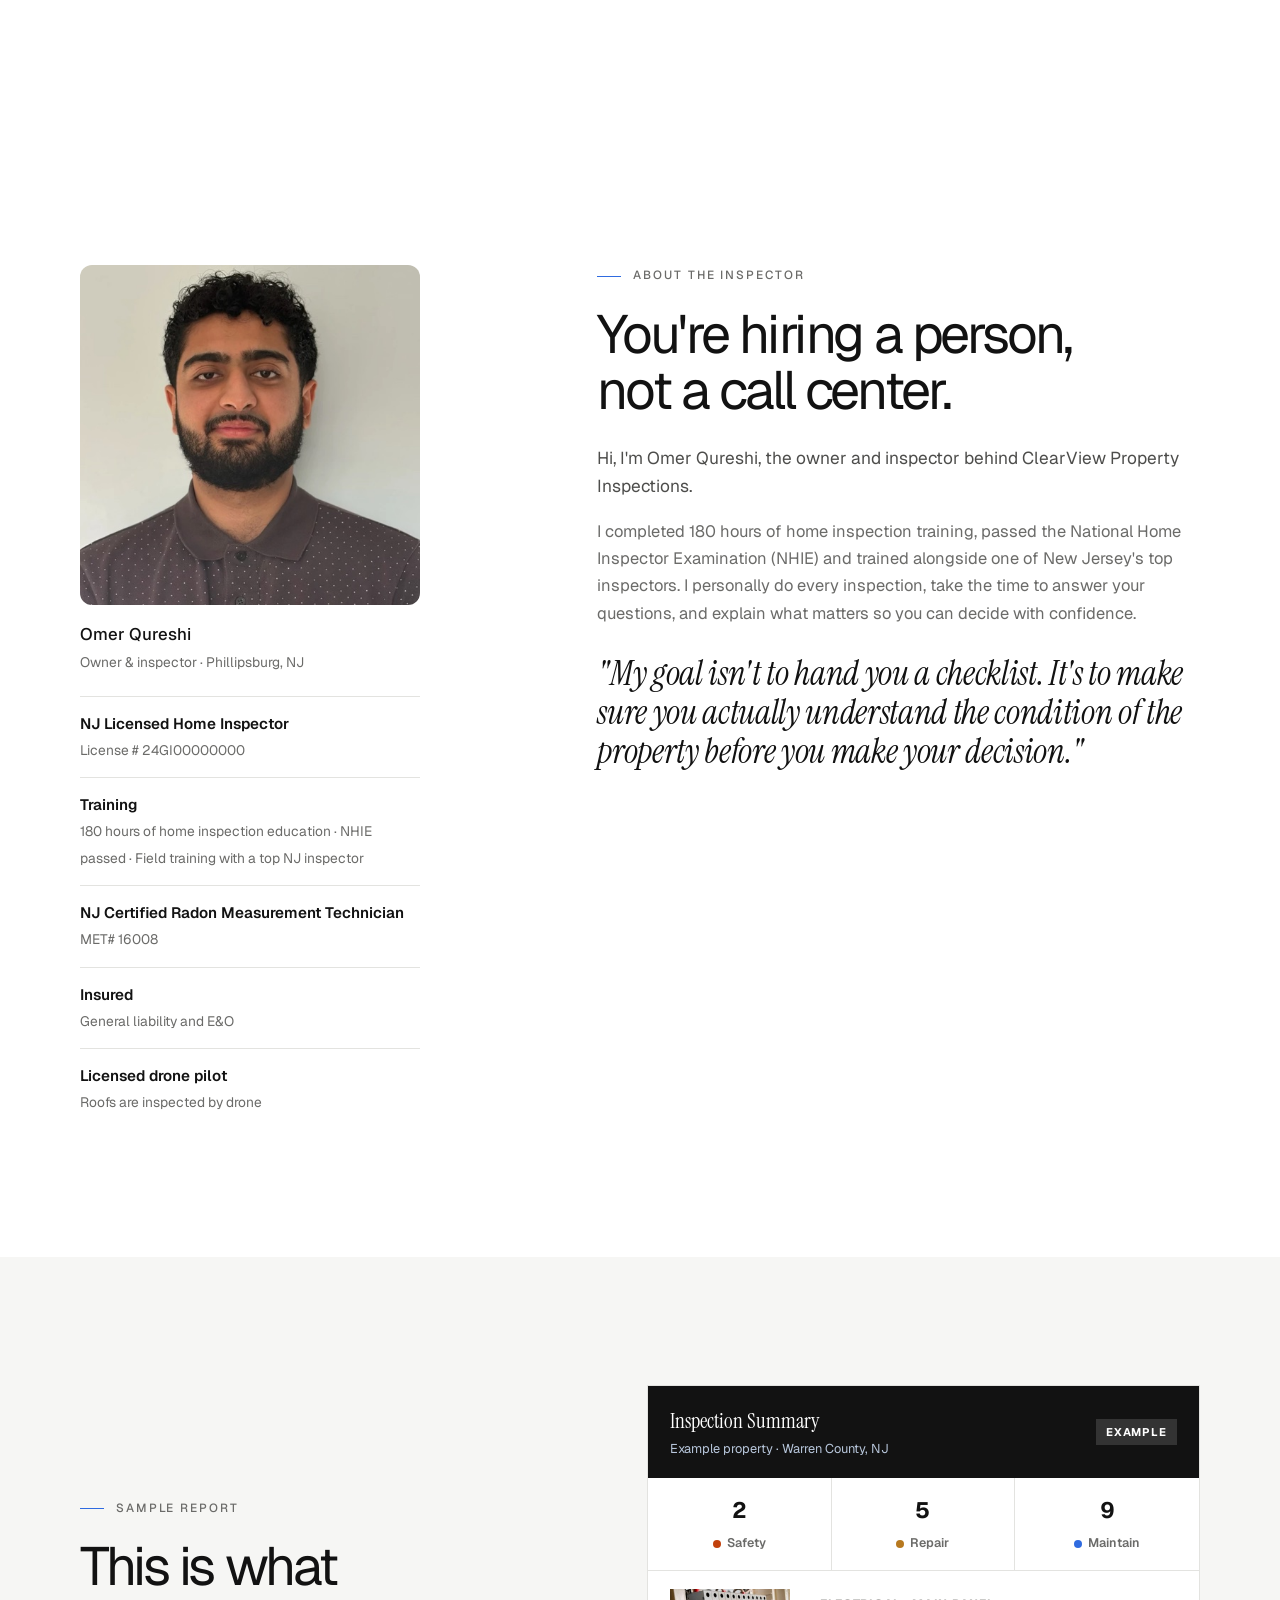
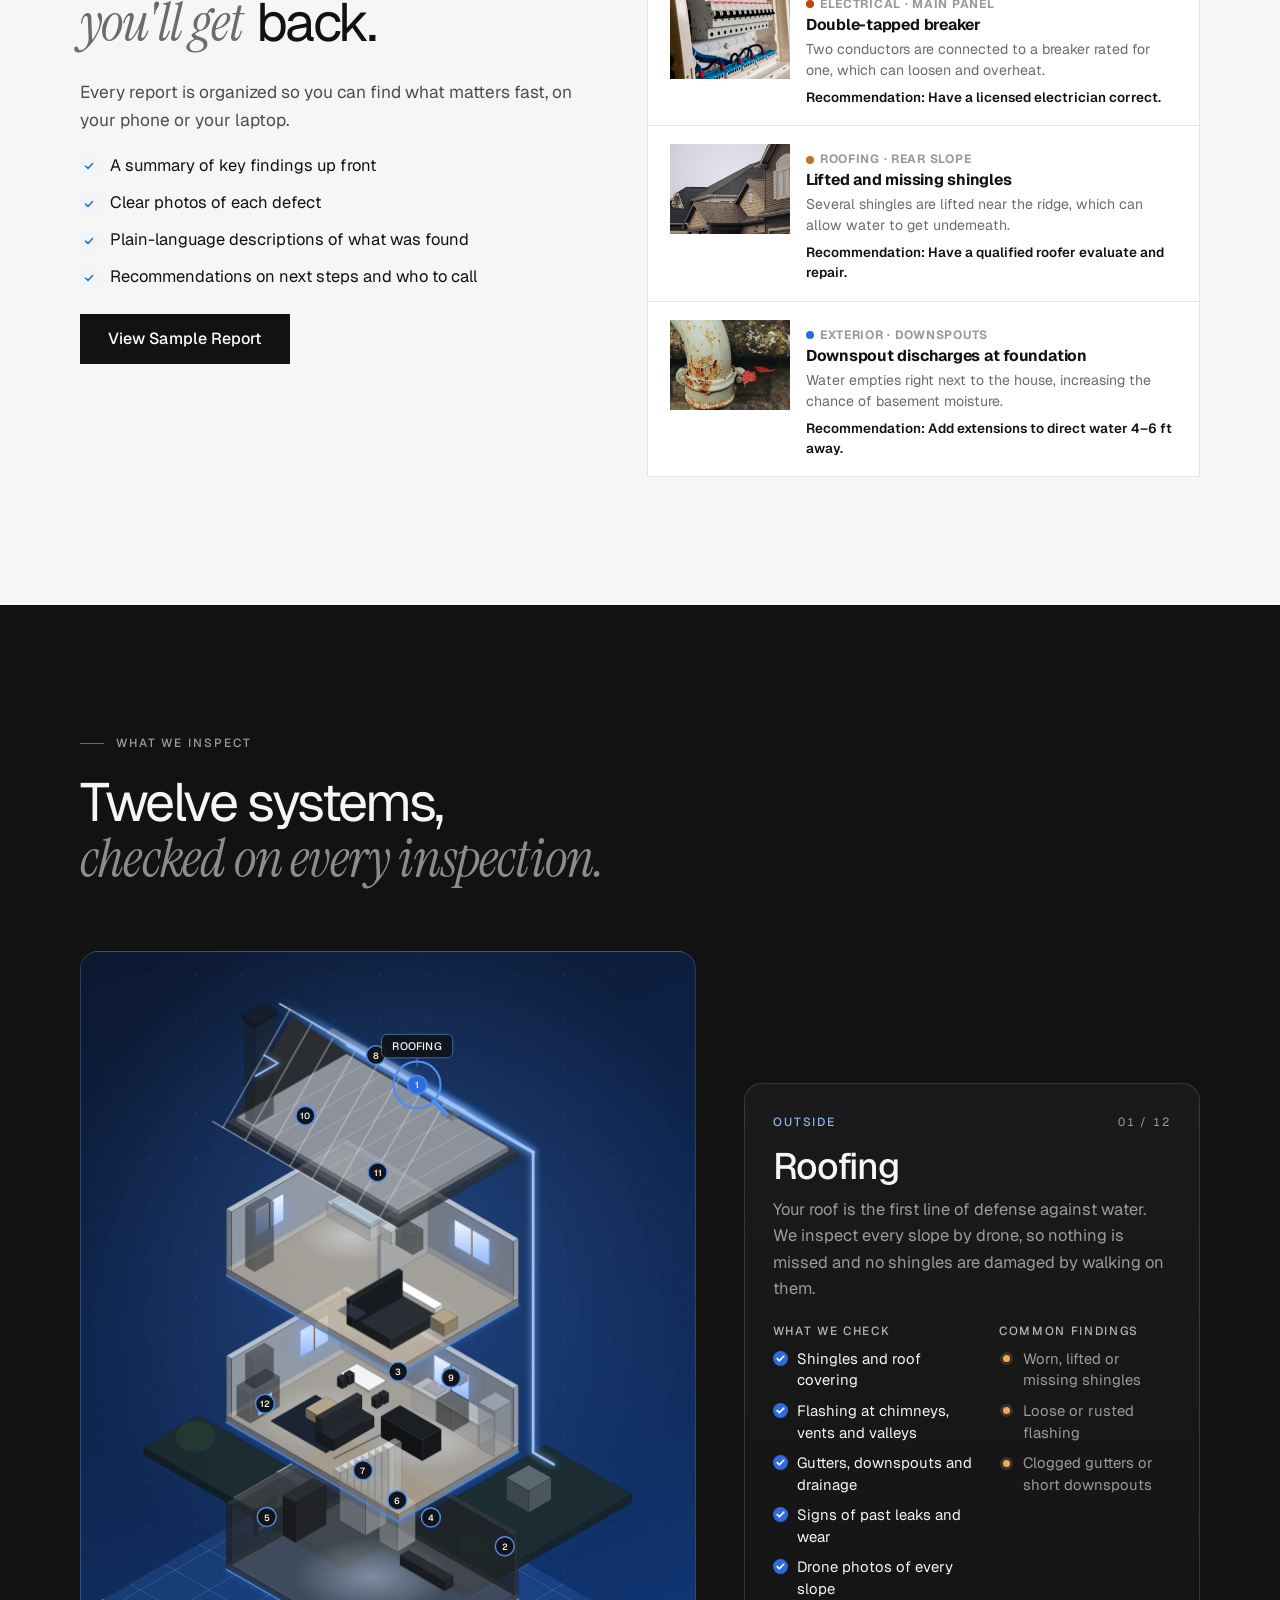
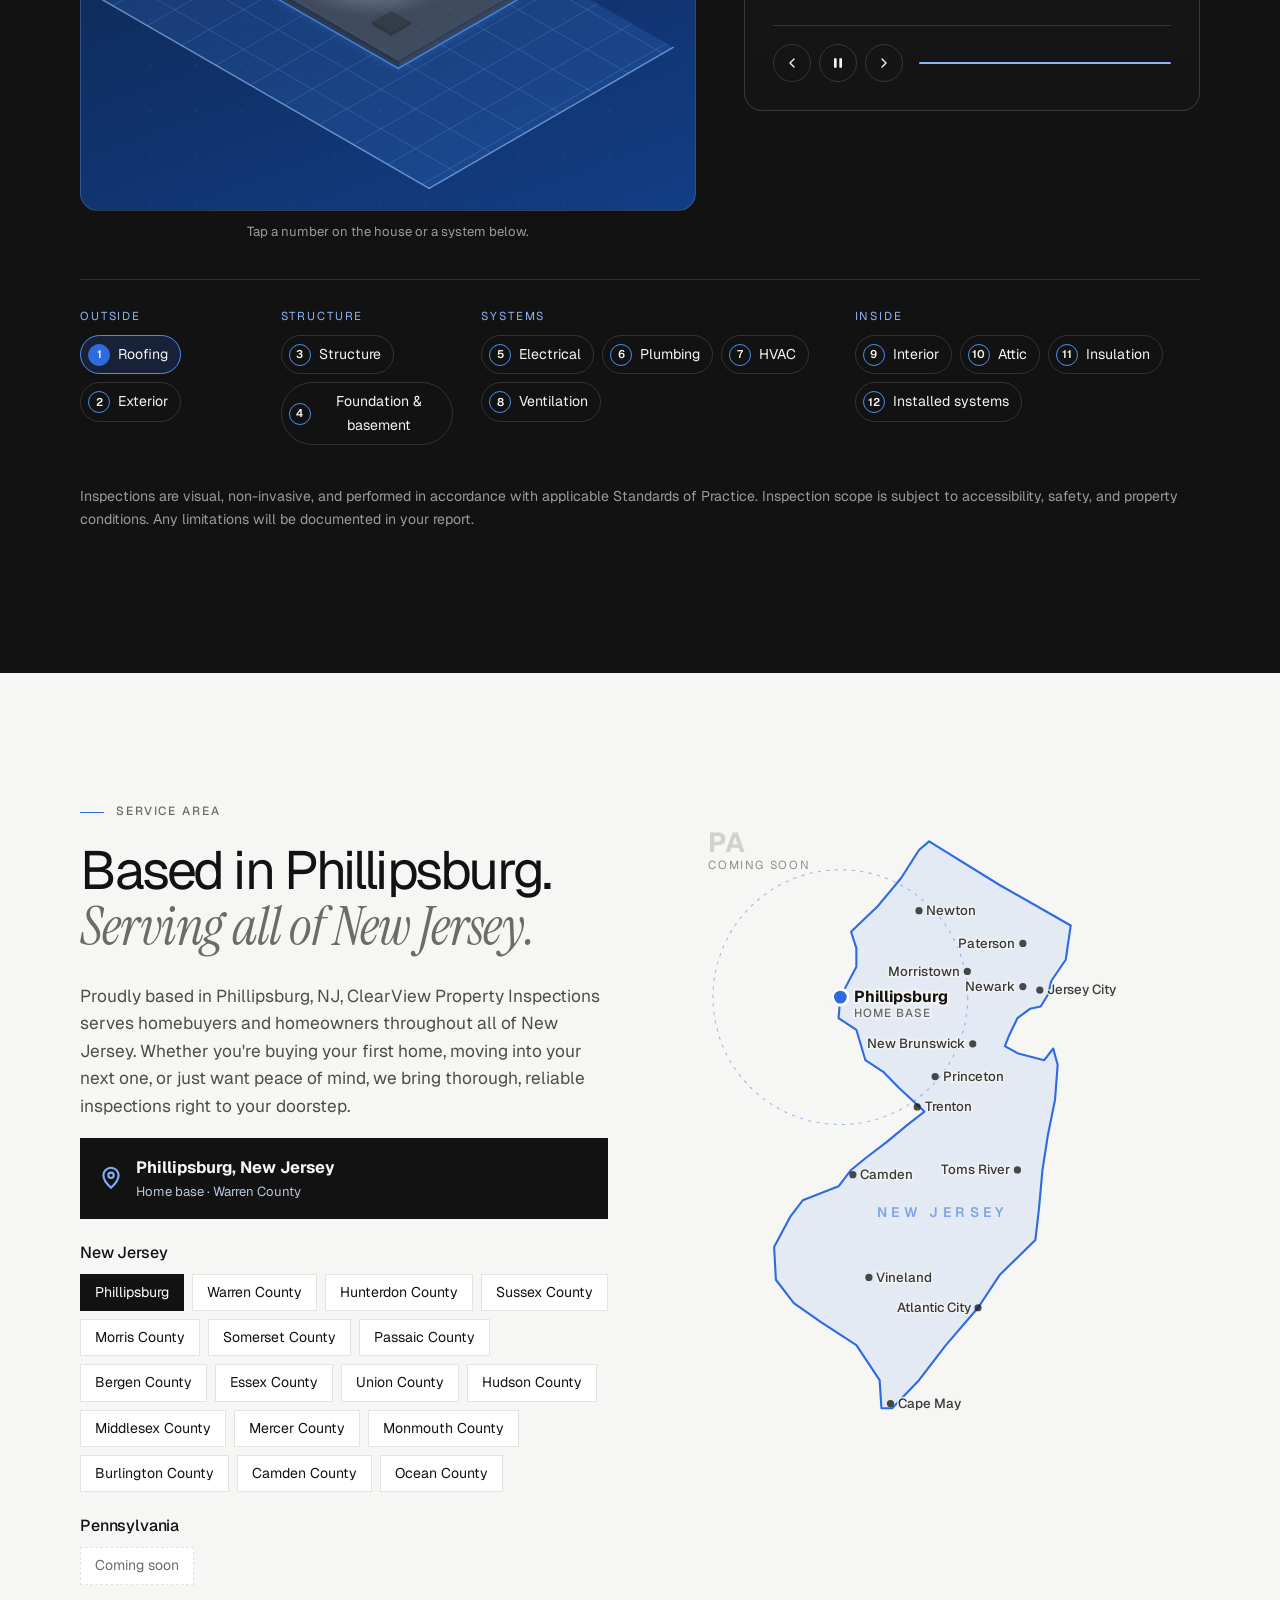
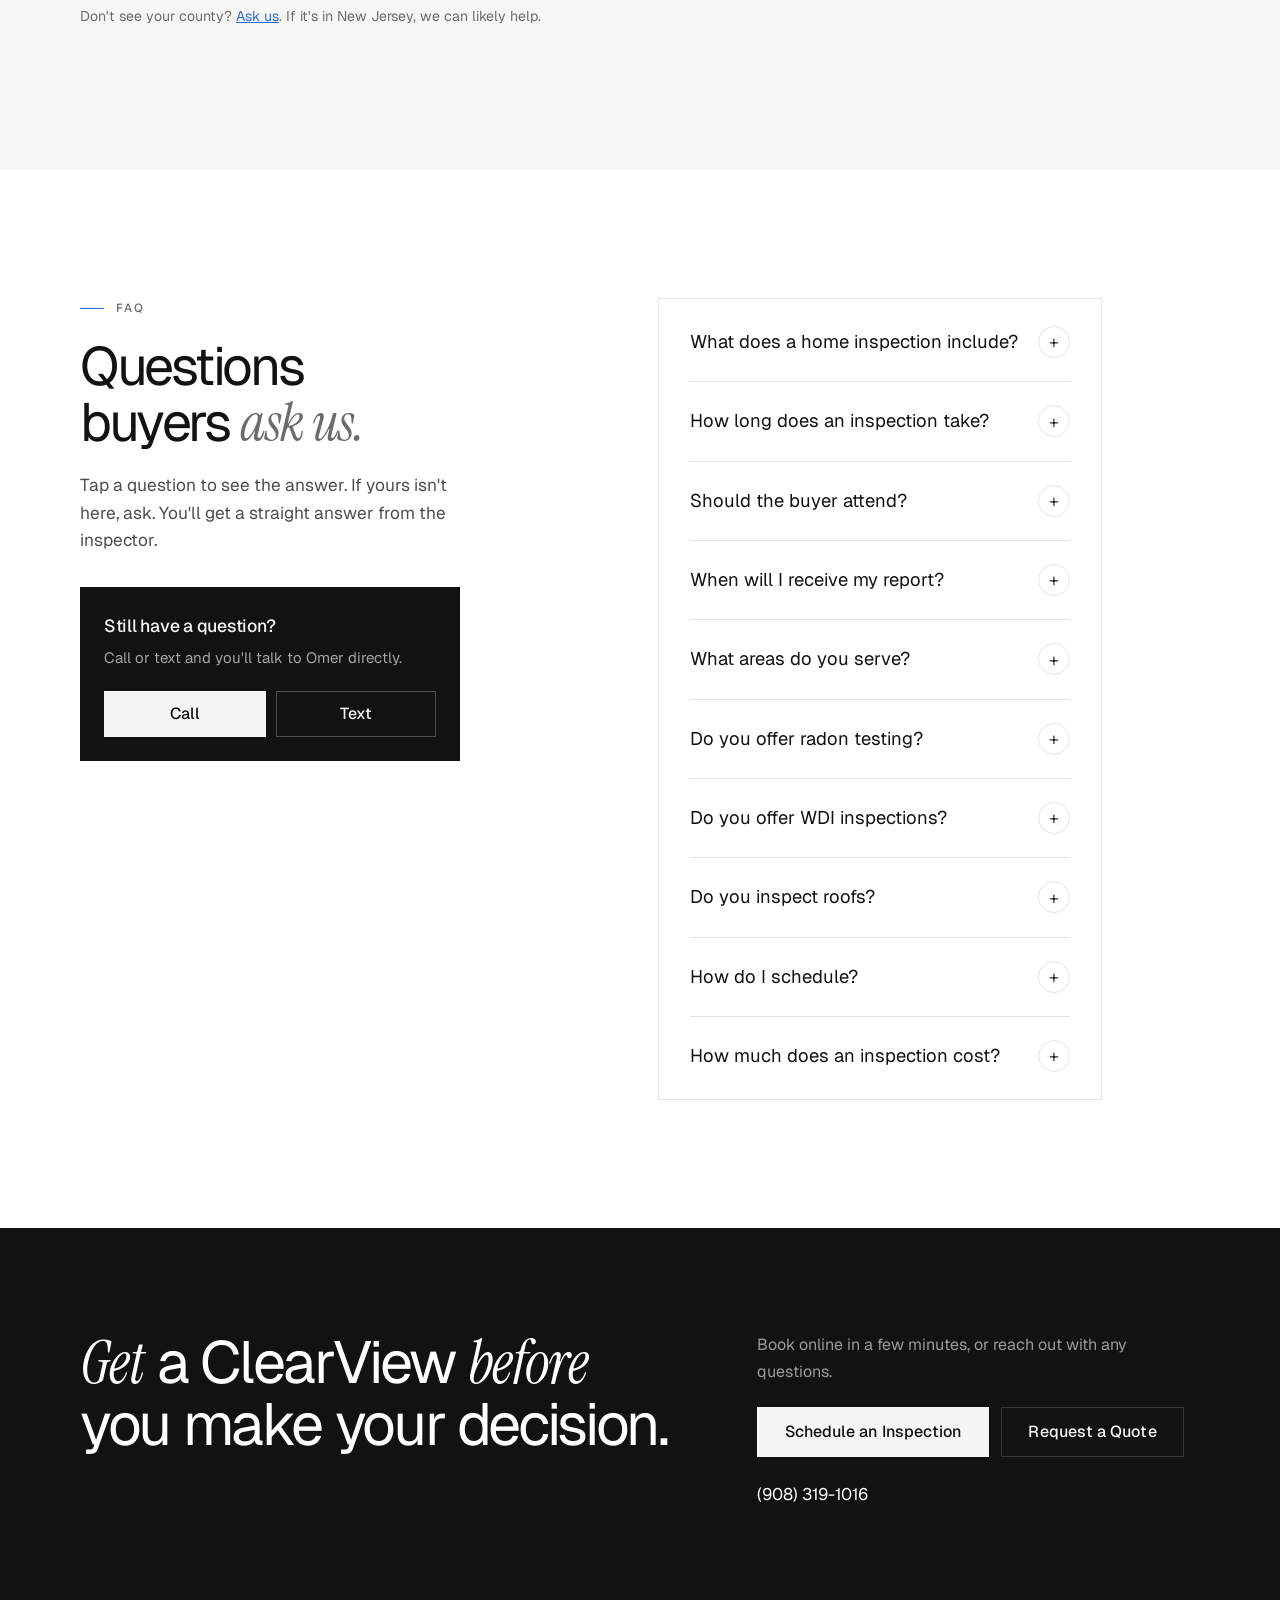
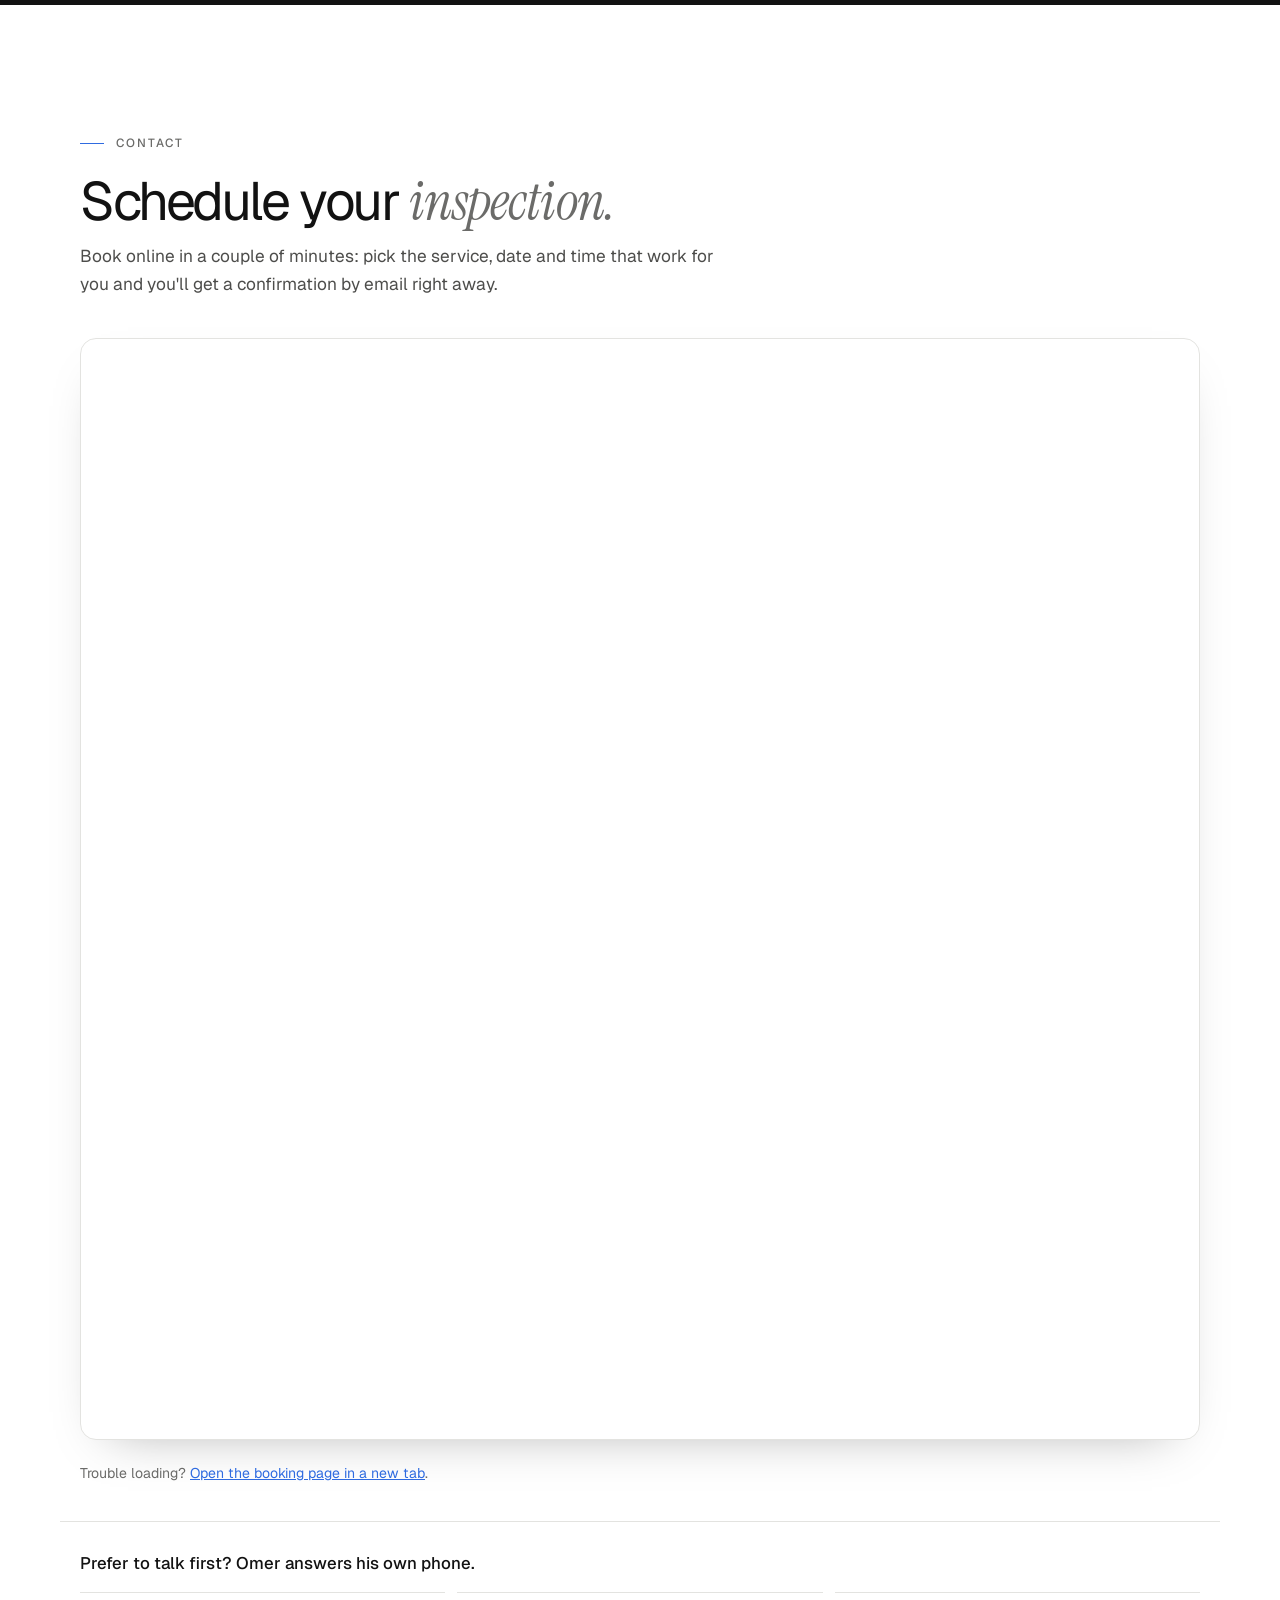
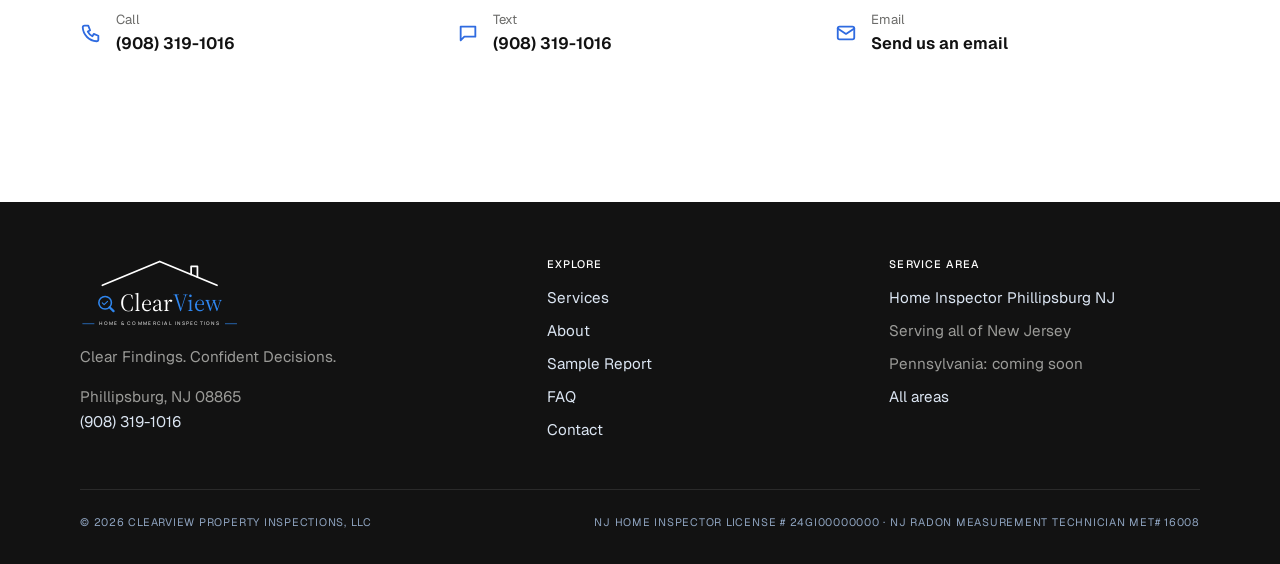
==== commit 822c5c08: "SEO phase 1: sitemap, robots, share image, structured data, faster load - sitemap.xml and robots.txt" ====
--- a/index.html
+++ b/index.html
@@ -9,20 +9,32 @@
   <meta name="theme-color" content="#0b2545">
 
   <meta property="og:type" content="website">
-  <meta property="og:title" content="ClearView Property Inspections | Clear Findings. Confident Decisions.">
-  <meta property="og:description" content="Professional home and commercial inspections throughout New Jersey.">
+  <meta property="og:site_name" content="ClearView Property Inspections">
+  <meta property="og:locale" content="en_US">
+  <meta property="og:title" content="ClearView Property Inspections | Home Inspector in Phillipsburg, NJ">
+  <meta property="og:description" content="Licensed home and commercial inspections, radon testing and drone roof inspections throughout New Jersey. Clear findings and reports in 24–48 hours.">
   <meta property="og:url" content="https://clearviewpropertyinspectors.com/">
-  <!-- <meta property="og:image" content="https://clearviewpropertyinspectors.com/assets/og-image.jpg"> TODO: 1200x630 share image -->
+  <meta property="og:image" content="https://clearviewpropertyinspectors.com/assets/og-image.jpg">
+  <meta property="og:image:width" content="1200">
+  <meta property="og:image:height" content="630">
+  <meta property="og:image:alt" content="ClearView Property Inspections logo: home and commercial inspections in New Jersey">
+  <meta name="twitter:card" content="summary_large_image">
+  <meta name="twitter:title" content="ClearView Property Inspections | Home Inspector in Phillipsburg, NJ">
+  <meta name="twitter:description" content="Licensed home and commercial inspections, radon testing and drone roof inspections throughout New Jersey. Clear findings and reports in 24–48 hours.">
+  <meta name="twitter:image" content="https://clearviewpropertyinspectors.com/assets/og-image.jpg">
+  <!-- Search engine verification: paste the codes here once you have them -->
+  <!-- <meta name="google-site-verification" content="PASTE-GOOGLE-CODE"> -->
+  <!-- <meta name="msvalidate.01" content="PASTE-BING-CODE"> -->
 
   <link rel="icon" href="assets/favicon.svg" type="image/svg+xml">
   <link rel="preconnect" href="https://fonts.googleapis.com">
   <link rel="preconnect" href="https://fonts.gstatic.com" crossorigin>
-  <link rel="stylesheet" href="css/styles.css?v=64">
-  <link rel="stylesheet" href="css/themes/drafted.css?v=64" id="theme-css">
+  <link rel="stylesheet" href="css/styles.css?v=65">
+  <link rel="stylesheet" href="css/themes/drafted.css?v=65" id="theme-css">
   <script>
     /* Theme loader: Drafted is the only style. */
     (function () {
-      var DEFAULT = "drafted", V = "64";
+      var DEFAULT = "drafted", V = "65";
       var FONTS = {
         drafted: "family=Geist:wght@300;400;500;600&family=Instrument+Serif:ital@0;1&family=Source+Serif+4:opsz,wght@8..60,400&family=Manrope:wght@600"
       };
@@ -42,28 +54,284 @@
   <!-- Google Analytics: paste the GA4 snippet here once the property is created (G-XXXXXXX) -->
 
   <script type="application/ld+json">
-  {
-    "@context": "https://schema.org",
-    "@type": "HomeAndConstructionBusiness",
-    "name": "ClearView Property Inspections",
-    "slogan": "Clear Findings. Confident Decisions.",
-    "url": "https://clearviewpropertyinspectors.com/",
-    "telephone": "+19083191016",
-    "address": {
-      "@type": "PostalAddress",
-      "addressLocality": "Phillipsburg",
-      "addressRegion": "NJ",
-      "postalCode": "08865",
-      "addressCountry": "US"
-    },
-    "areaServed": [
-      "Warren County, NJ", "Hunterdon County, NJ", "Sussex County, NJ", "Morris County, NJ",
-      "Somerset County, NJ", "Passaic County, NJ", "Bergen County, NJ", "Essex County, NJ",
-      "Union County, NJ", "Hudson County, NJ", "Middlesex County, NJ", "Mercer County, NJ",
-      "Monmouth County, NJ", "Burlington County, NJ", "Camden County, NJ", "Ocean County, NJ"
-    ],
-    "priceRange": "$$"
+{
+  "@context": "https://schema.org",
+  "@type": "HomeAndConstructionBusiness",
+  "@id": "https://clearviewpropertyinspectors.com/#business",
+  "name": "ClearView Property Inspections",
+  "alternateName": "ClearView Home & Commercial Inspections",
+  "description": "Licensed home and commercial inspector based in Phillipsburg, NJ, serving all of New Jersey. Radon testing, oil tank sweeps and drone roof inspections, with reports in 24–48 hours.",
+  "slogan": "Clear Findings. Confident Decisions.",
+  "url": "https://clearviewpropertyinspectors.com/",
+  "logo": "https://clearviewpropertyinspectors.com/assets/favicon.svg",
+  "image": "https://clearviewpropertyinspectors.com/assets/og-image.jpg",
+  "telephone": "+19083191016",
+  "email": "info@clearviewpropertyinspectors.com",
+  "priceRange": "$$",
+  "address": {
+    "@type": "PostalAddress",
+    "addressLocality": "Phillipsburg",
+    "addressRegion": "NJ",
+    "postalCode": "08865",
+    "addressCountry": "US"
+  },
+  "geo": {
+    "@type": "GeoCoordinates",
+    "latitude": 40.6937,
+    "longitude": -75.1902
+  },
+  "areaServed": [
+    {
+      "@type": "State",
+      "name": "New Jersey"
+    },
+    {
+      "@type": "AdministrativeArea",
+      "name": "Warren County, NJ"
+    },
+    {
+      "@type": "AdministrativeArea",
+      "name": "Hunterdon County, NJ"
+    },
+    {
+      "@type": "AdministrativeArea",
+      "name": "Sussex County, NJ"
+    },
+    {
+      "@type": "AdministrativeArea",
+      "name": "Morris County, NJ"
+    },
+    {
+      "@type": "AdministrativeArea",
+      "name": "Somerset County, NJ"
+    },
+    {
+      "@type": "AdministrativeArea",
+      "name": "Passaic County, NJ"
+    },
+    {
+      "@type": "AdministrativeArea",
+      "name": "Bergen County, NJ"
+    },
+    {
+      "@type": "AdministrativeArea",
+      "name": "Essex County, NJ"
+    },
+    {
+      "@type": "AdministrativeArea",
+      "name": "Union County, NJ"
+    },
+    {
+      "@type": "AdministrativeArea",
+      "name": "Hudson County, NJ"
+    },
+    {
+      "@type": "AdministrativeArea",
+      "name": "Middlesex County, NJ"
+    },
+    {
+      "@type": "AdministrativeArea",
+      "name": "Mercer County, NJ"
+    },
+    {
+      "@type": "AdministrativeArea",
+      "name": "Monmouth County, NJ"
+    },
+    {
+      "@type": "AdministrativeArea",
+      "name": "Burlington County, NJ"
+    },
+    {
+      "@type": "AdministrativeArea",
+      "name": "Camden County, NJ"
+    },
+    {
+      "@type": "AdministrativeArea",
+      "name": "Ocean County, NJ"
+    }
+  ],
+  "founder": {
+    "@type": "Person",
+    "name": "Omer Qureshi",
+    "jobTitle": "Owner and Licensed Home Inspector",
+    "image": "https://clearviewpropertyinspectors.com/assets/photos/omer-qureshi.jpg",
+    "hasCredential": [
+      {
+        "@type": "EducationalOccupationalCredential",
+        "name": "New Jersey Radon Measurement Technician",
+        "identifier": "MET# 16008",
+        "credentialCategory": "certification"
+      },
+      {
+        "@type": "EducationalOccupationalCredential",
+        "name": "National Home Inspector Examination (NHIE)",
+        "credentialCategory": "certification"
+      }
+    ]
+  },
+  "knowsAbout": [
+    "Home inspection",
+    "Commercial property inspection",
+    "Radon testing",
+    "Oil tank sweeps",
+    "Drone roof inspection"
+  ],
+  "hasOfferCatalog": {
+    "@type": "OfferCatalog",
+    "name": "Inspection services",
+    "itemListElement": [
+      {
+        "@type": "Offer",
+        "itemOffered": {
+          "@type": "Service",
+          "name": "Home Inspection",
+          "description": "Visual inspection of a home's roof, exterior, structure, foundation, electrical, plumbing, HVAC, interior, attic, insulation and ventilation, with a digital report in 24–48 hours.",
+          "areaServed": "New Jersey"
+        }
+      },
+      {
+        "@type": "Offer",
+        "itemOffered": {
+          "@type": "Service",
+          "name": "Commercial Property Inspection",
+          "description": "Inspection of commercial buildings and their major systems.",
+          "areaServed": "New Jersey"
+        }
+      },
+      {
+        "@type": "Offer",
+        "itemOffered": {
+          "@type": "Service",
+          "name": "Radon Testing",
+          "description": "Radon measurement by a New Jersey certified Radon Measurement Technician (MET# 16008).",
+          "areaServed": "New Jersey"
+        }
+      },
+      {
+        "@type": "Offer",
+        "itemOffered": {
+          "@type": "Service",
+          "name": "Oil Tank Sweep",
+          "description": "A scan of the property for buried oil tanks before you buy.",
+          "areaServed": "New Jersey"
+        }
+      },
+      {
+        "@type": "Offer",
+        "itemOffered": {
+          "@type": "Service",
+          "name": "Drone Roof Inspection",
+          "description": "Close-up drone inspection of every roof slope by a licensed drone pilot.",
+          "areaServed": "New Jersey"
+        }
+      }
+    ]
+  },
+  "potentialAction": {
+    "@type": "ReserveAction",
+    "target": "https://clearviewpropertyinspectors.com/#book",
+    "name": "Schedule an inspection"
   }
+}
+  </script>
+  <script type="application/ld+json">
+{
+  "@context": "https://schema.org",
+  "@type": "WebSite",
+  "name": "ClearView Property Inspections",
+  "url": "https://clearviewpropertyinspectors.com/",
+  "publisher": {
+    "@id": "https://clearviewpropertyinspectors.com/#business"
+  }
+}
+  </script>
+  <script type="application/ld+json">
+{
+  "@context": "https://schema.org",
+  "@type": "FAQPage",
+  "mainEntity": [
+    {
+      "@type": "Question",
+      "name": "What does a home inspection include?",
+      "acceptedAnswer": {
+        "@type": "Answer",
+        "text": "A visual, non-invasive evaluation of the home's major systems and components: roof, exterior, structure, foundation, electrical, plumbing, heating and cooling, interior, attic, insulation and ventilation. You'll get a detailed digital report with photos and recommendations."
+      }
+    },
+    {
+      "@type": "Question",
+      "name": "How long does an inspection take?",
+      "acceptedAnswer": {
+        "@type": "Answer",
+        "text": "Most homes take about 2–4 hours. Larger or older homes, or added services, can take longer."
+      }
+    },
+    {
+      "@type": "Question",
+      "name": "Should the buyer attend?",
+      "acceptedAnswer": {
+        "@type": "Answer",
+        "text": "Yes, we encourage it. Joining us for the whole inspection, or at least the last part, lets us walk you through what we found and answer your questions in person."
+      }
+    },
+    {
+      "@type": "Question",
+      "name": "When will I receive my report?",
+      "acceptedAnswer": {
+        "@type": "Answer",
+        "text": "Reports are delivered within 24–48 hours as an easy-to-read digital report you can share with your agent. Payment needs to be complete before the report is released."
+      }
+    },
+    {
+      "@type": "Question",
+      "name": "What areas do you serve?",
+      "acceptedAnswer": {
+        "@type": "Answer",
+        "text": "We're based in Phillipsburg, NJ and serve all of New Jersey, including Warren, Hunterdon, Sussex, Morris, Somerset, Passaic, Bergen, Essex, Union, Hudson, Middlesex, Mercer, Monmouth, Burlington, Camden and Ocean counties. See the service area."
+      }
+    },
+    {
+      "@type": "Question",
+      "name": "Do you offer radon testing?",
+      "acceptedAnswer": {
+        "@type": "Answer",
+        "text": "Yes. Omer is a New Jersey certified Radon Measurement Technician (MET# 16008). Radon testing can be added to your home inspection or booked on its own."
+      }
+    },
+    {
+      "@type": "Question",
+      "name": "Do you offer WDI inspections?",
+      "acceptedAnswer": {
+        "@type": "Answer",
+        "text": "WDI (termite) inspections are coming soon. Contact us and we'll let you know as soon as they're available."
+      }
+    },
+    {
+      "@type": "Question",
+      "name": "Do you inspect roofs?",
+      "acceptedAnswer": {
+        "@type": "Answer",
+        "text": "Yes. The roof is part of every home inspection. Omer is a licensed drone pilot, so instead of walking on the roof, he inspects it by drone. You get a close, detailed look at every slope without anyone damaging shingles or taking unnecessary risks."
+      }
+    },
+    {
+      "@type": "Question",
+      "name": "How do I schedule?",
+      "acceptedAnswer": {
+        "@type": "Answer",
+        "text": "Click Schedule an Inspection to book online, or call or text (908) 319-1016. Scheduling, the inspection agreement and payment are all handled online."
+      }
+    },
+    {
+      "@type": "Question",
+      "name": "How much does an inspection cost?",
+      "acceptedAnswer": {
+        "@type": "Answer",
+        "text": "Pricing depends on the home's size, age and the services you need. Call or text for a quote, or book online and see the price before you confirm. No surprises."
+      }
+    }
+  ]
+}
   </script>
 </head>
 <body>
@@ -103,8 +371,7 @@
       <div class="hero-wordmark" aria-hidden="true">ClearView</div>
       <div class="container hero-grid">
         <div>
-          <span class="eyebrow">Licensed Home Inspector · New Jersey</span>
-          <h1><em>Know</em> What You're Buying.</h1>
+          <h1><span class="eyebrow">Licensed Home Inspector · Phillipsburg, New Jersey</span> <em>Know</em> What You're Buying.</h1>
           <p class="lead">Professional home and commercial inspections with clear findings, straightforward explanations, and detailed reports throughout New Jersey.</p>
           <div class="btn-row">
             <a class="btn btn-primary" href="#book" data-schedule>Schedule an Inspection</a>
@@ -127,19 +394,12 @@
           </div>
           <!-- your inspector, under the stats (big screens) -->
           <a class="hero-inspector" href="#about">
-            <img src="assets/photos/omer-qureshi.jpg?v=46" width="480" height="480" alt="Omer Qureshi">
+            <img src="assets/photos/omer-qureshi.jpg?v=65" width="480" height="480" alt="Omer Qureshi">
             <span><strong>Omer Qureshi</strong><small>Owner &amp; inspector</small><em>Meet your inspector &rarr;</em></span>
           </a>
         </div>
 
         <div class="hero-stage" aria-hidden="true"><svg class="hero-logo" viewBox="92 28 456 206"><g fill="none" stroke-linecap="round" stroke-linejoin="round"><path d="M156 106L320 38l164 68" stroke="currentColor" stroke-width="5"/><path d="M410 75V52h18v31" stroke="currentColor" stroke-width="5"/><g transform="translate(163.9 156)" stroke="#2f86ee"><circle r="18" stroke-width="4.5"/><path d="M12.8 12.8l11.3 11.3" stroke-width="6.5"/><path d="M-8.1 .5l5.2 5.2 9.9-9.9" stroke-width="3"/></g><path d="M100 216h32M508 216h32" stroke="#2f86ee" stroke-width="2"/></g><text x="207.5" y="180" font-family="'Source Serif 4', Georgia, serif" font-size="70" font-weight="400" fill="currentColor">Clear<tspan fill="#2f86ee">View</tspan></text><text x="320" y="221" text-anchor="middle" font-family="Manrope, system-ui, sans-serif" font-size="14" letter-spacing="3.6" font-weight="600" fill="currentColor" opacity=".78">HOME &amp; COMMERCIAL INSPECTIONS</text></svg></div>
-
-        <!-- PHOTO SLOT: hero — inspector at a client property (landscape, ~1600x1200). Put <img> inside .ph -->
-        <div class="ph ph-hero" data-slot="hero-photo">
-          <img src="assets/photos/1570129477492-45c003edd2be-1400.jpg" srcset="assets/photos/1570129477492-45c003edd2be-800.jpg 800w, assets/photos/1570129477492-45c003edd2be-1400.jpg 1400w, assets/photos/1570129477492-45c003edd2be-1600.jpg 1600w" sizes="(min-width: 900px) 60vw, 100vw" alt="Example photo: gray two-story house with a front porch" fetchpriority="high" decoding="async">
-          <svg viewBox="0 0 24 24" fill="none" stroke="currentColor" stroke-width="1.8" stroke-linecap="round" stroke-linejoin="round"><path d="M4 7h3l2-2h6l2 2h3v12H4z"/><circle cx="12" cy="13" r="3.5"/></svg>
-          Hero photo<br>Inspector at a property
-        </div>
         <!-- Used by the Porch style only: line illustration of a house under the ClearView lens -->
         <div class="hero-illustration" aria-hidden="true">
           <!-- birds flying across the sky, behind the house -->
@@ -349,7 +609,7 @@
         <div class="inspector-col">
           <figure class="inspector-figure">
             <div class="ph ph-portrait" data-slot="inspector-portrait">
-              <img src="assets/photos/omer-qureshi.jpg?v=46" width="480" height="480" alt="Omer Qureshi, owner and inspector at ClearView Property Inspections" loading="lazy" decoding="async">
+              <img src="assets/photos/omer-qureshi.jpg?v=65" width="480" height="480" alt="Omer Qureshi, owner and inspector at ClearView Property Inspections" loading="lazy" decoding="async">
             </div>
             <figcaption><strong>Omer Qureshi</strong><span>Owner &amp; inspector &middot; Phillipsburg, NJ</span></figcaption>
           </figure>
@@ -367,7 +627,6 @@
           <!-- TODO: the home inspector license number below is still a placeholder. Replace before launch. -->
           <p class="lead">Hi, I'm Omer Qureshi, the owner and inspector behind ClearView Property Inspections.</p>
           <p class="muted">I completed 180 hours of home inspection training, passed the National Home Inspector Examination (NHIE) and trained alongside one of New Jersey's top inspectors. I personally do every inspection, take the time to answer your questions, and explain what matters so you can decide with confidence.</p>
-
 
           <blockquote class="philosophy">
             "My goal isn't to hand you a checklist. It's to make sure you actually understand the condition of the property before you make your decision."
@@ -683,7 +942,7 @@
           </details>
           <details>
             <summary>How much does an inspection cost?</summary>
-            <p>Pricing depends on the home's size, age and the services you need. <a href="#contact">Request a quote</a> and you'll get a clear price up front, with no surprises.</p>
+            <p>Pricing depends on the home's size, age and the services you need. <a href="#contact">Call or text for a quote</a>, or book online and see the price before you confirm. No surprises.</p>
           </details>
         </div>
       </div>
@@ -779,7 +1038,7 @@
     <a class="primary" href="#book" data-schedule><svg viewBox="0 0 24 24" fill="none" stroke="currentColor" stroke-width="2" stroke-linecap="round" stroke-linejoin="round"><rect x="3.5" y="5" width="17" height="15" rx="2"/><path d="M3.5 10h17M8 3v4M16 3v4"/></svg>Schedule</a>
   </nav>
 
-  <script src="js/config.js?v=64"></script>
-  <script src="js/main.js?v=64"></script>
+  <script src="js/config.js?v=65"></script>
+  <script src="js/main.js?v=65"></script>
 </body>
 </html>
--- a/css/themes/drafted.css
+++ b/css/themes/drafted.css
@@ -1,7 +1,7 @@
 /* DRAFTED — Atelier's dark architectural hero (tab nav, stats, giant wordmark, intro) with the
    Porch house drawing sketching itself below the wordmark instead of a photo.
    Everything below the hero follows Atelier. */
-@import url("atelier.css?v=64");
+@import url("atelier.css?v=65");
 
 /* colour tokens (the default "Blueprint" palette); other palettes below */
 :root {
@@ -879,10 +879,11 @@
 .book-alt { margin: 0; font-size: .88rem; color: var(--slate); }
 
 /* contact: booking box sized to the screen, one section instead of two */
-.book { max-width: 980px; margin-inline: auto; margin-bottom: 36px; }
-.book-frame iframe { height: min(76vh, 700px); min-height: 560px; }
-@media (max-width: 700px) { .book-frame iframe { height: min(80vh, 760px); min-height: 600px; } }
-.contact-strip { max-width: 980px; margin-inline: auto; display: grid; gap: 14px; padding-top: 28px; border-top: 1px solid var(--line); }
+.book { margin-bottom: 36px; }
+.contact-strip { display: grid; gap: 14px; padding-top: 28px; border-top: 1px solid var(--line); }
 .contact-strip-title { margin: 0; font-size: 1.05rem; font-weight: 500; }
 .contact-strip .contact-methods { display: grid; gap: 12px; margin: 0; }
 @media (min-width: 760px) { .contact-strip .contact-methods { grid-template-columns: repeat(3, minmax(0, 1fr)); } }
+
+/* the eyebrow now lives inside the h1 (keywords for search); keep it looking like the small label */
+.hero h1 .eyebrow { display: block; line-height: 1.4; letter-spacing: .1em; font-family: var(--font, system-ui); }
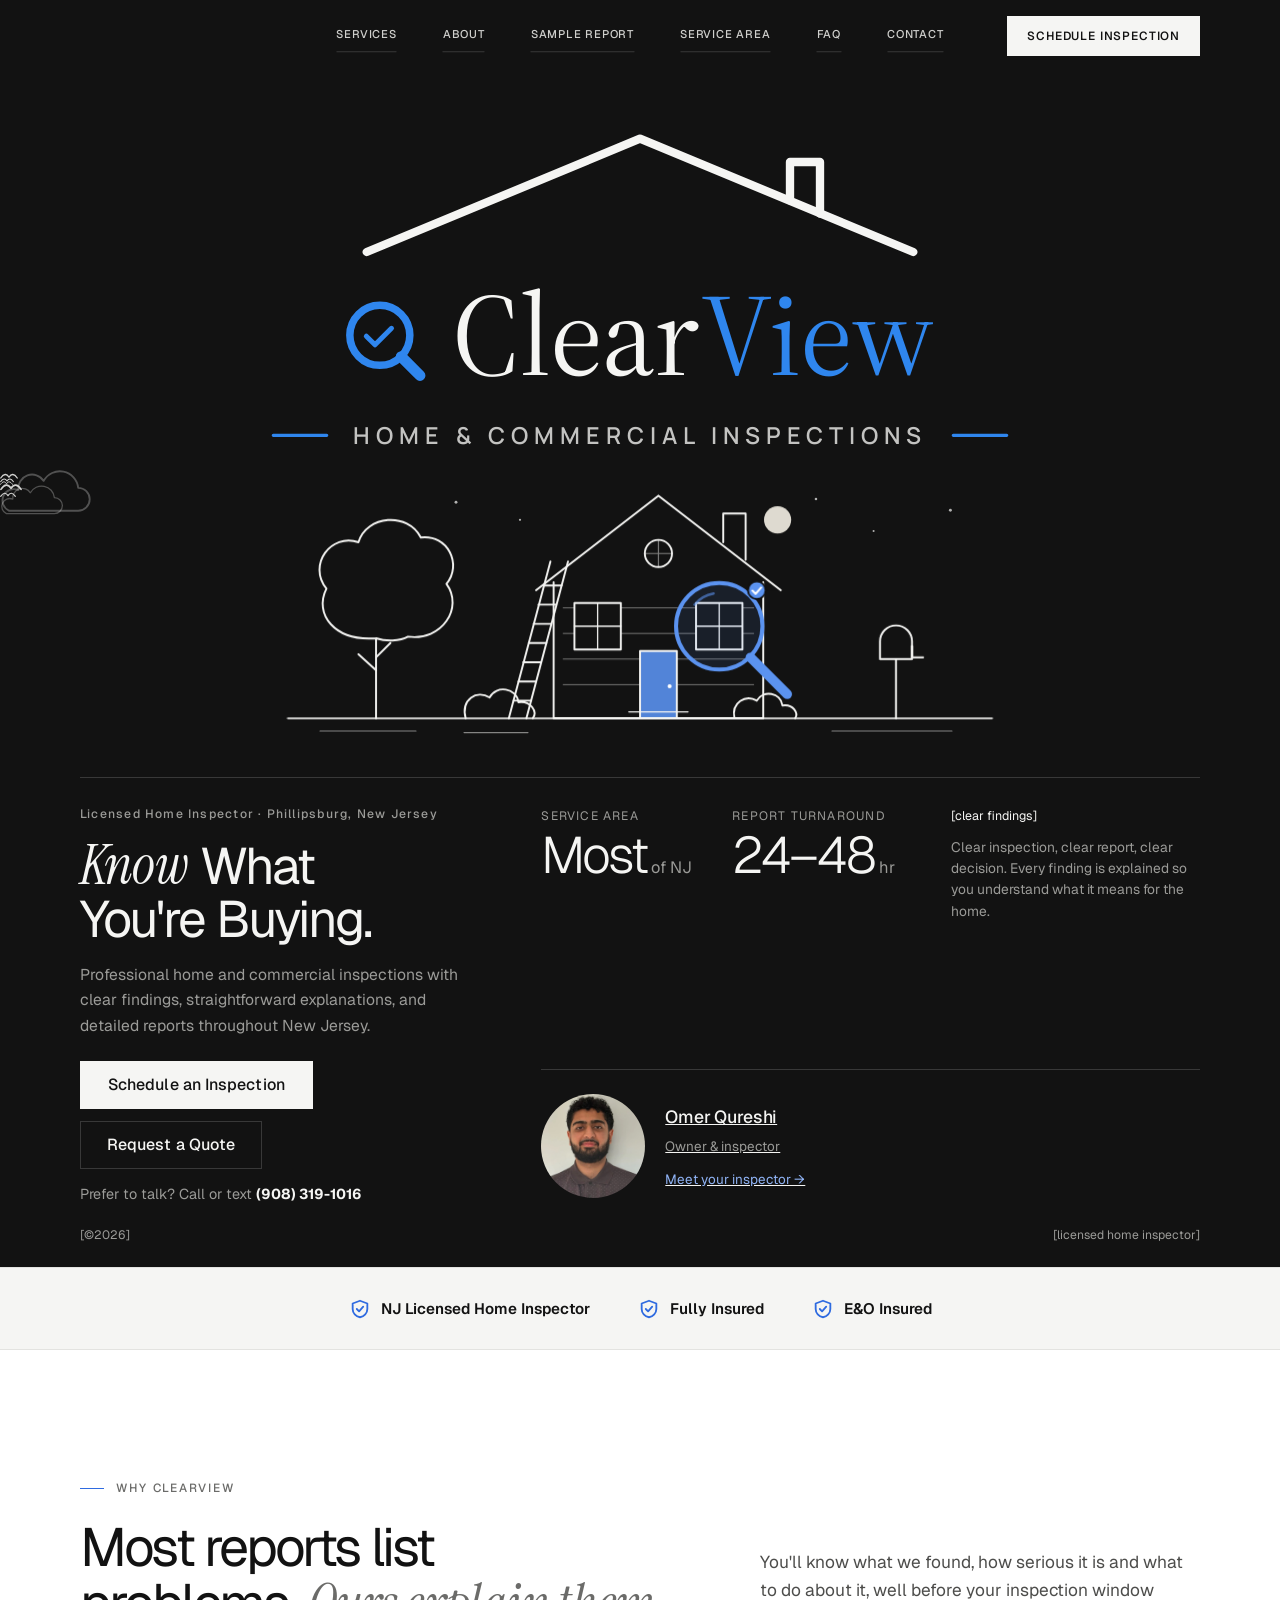
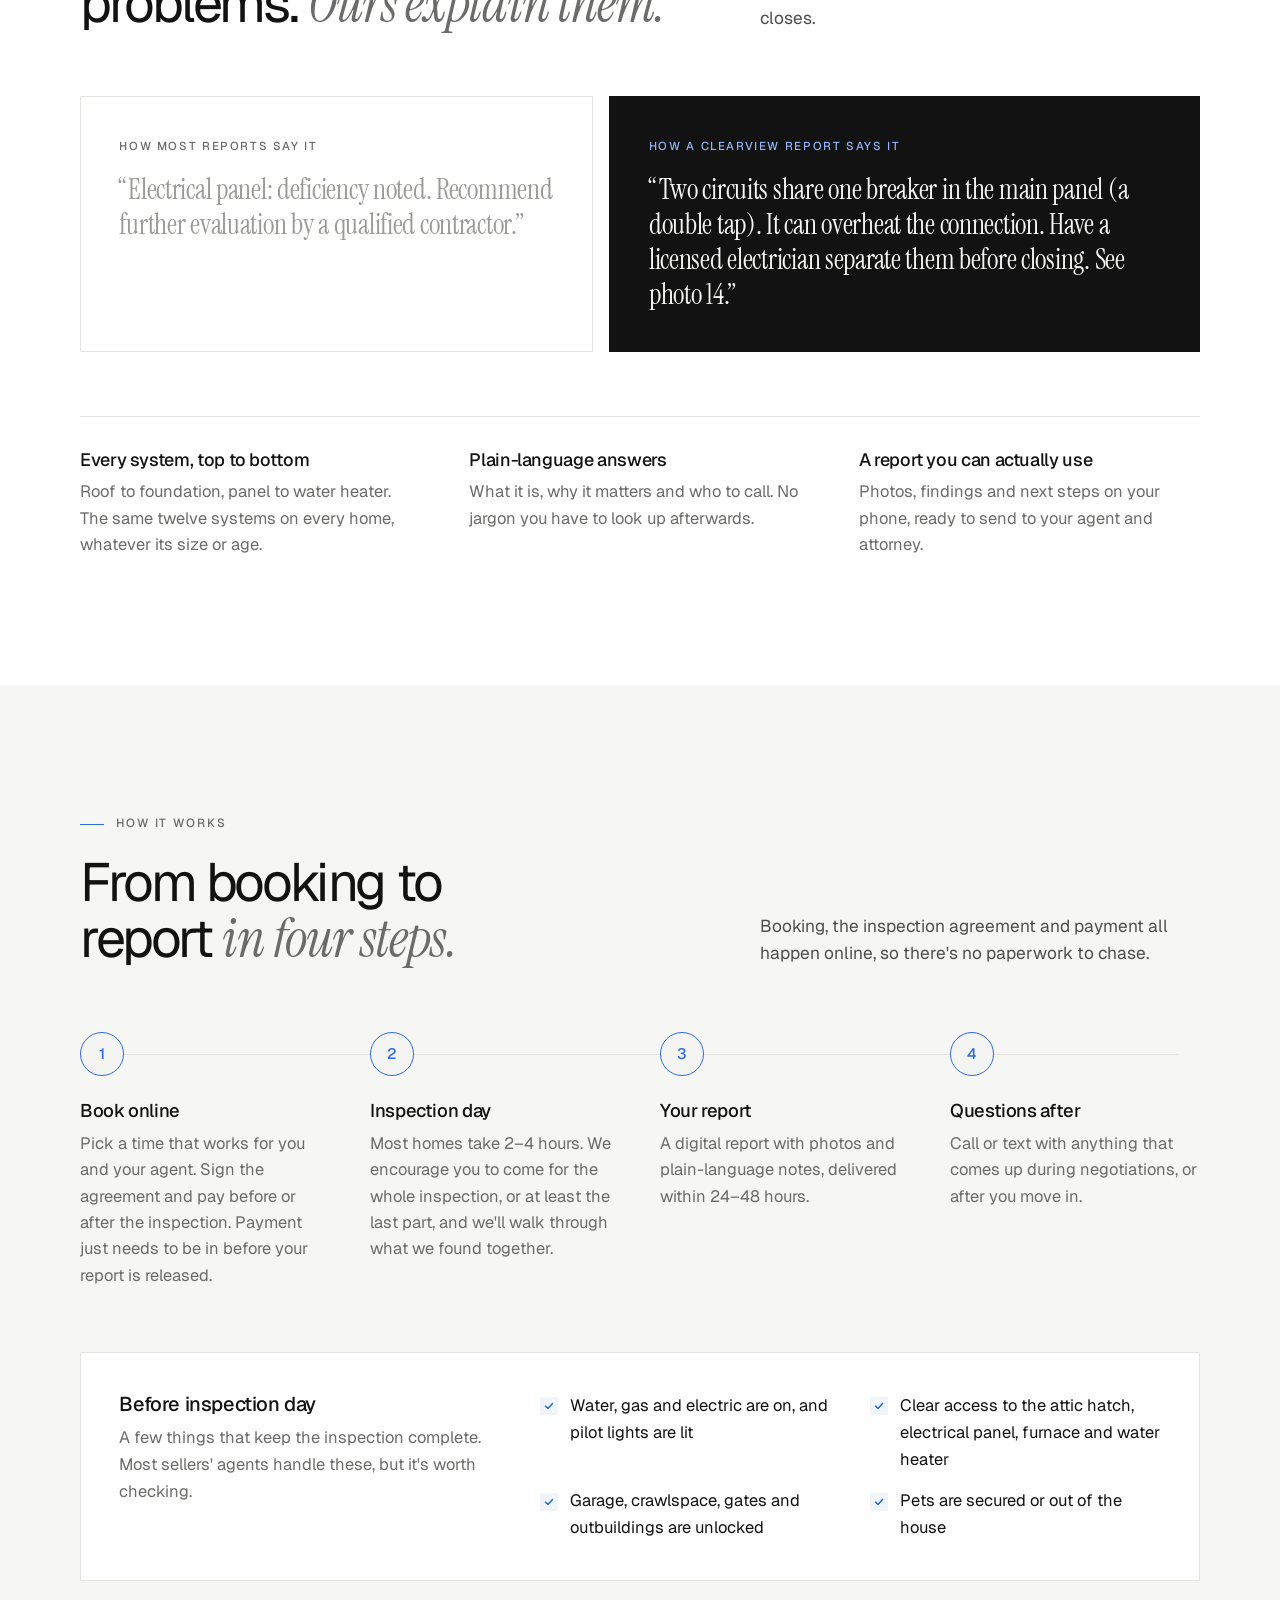
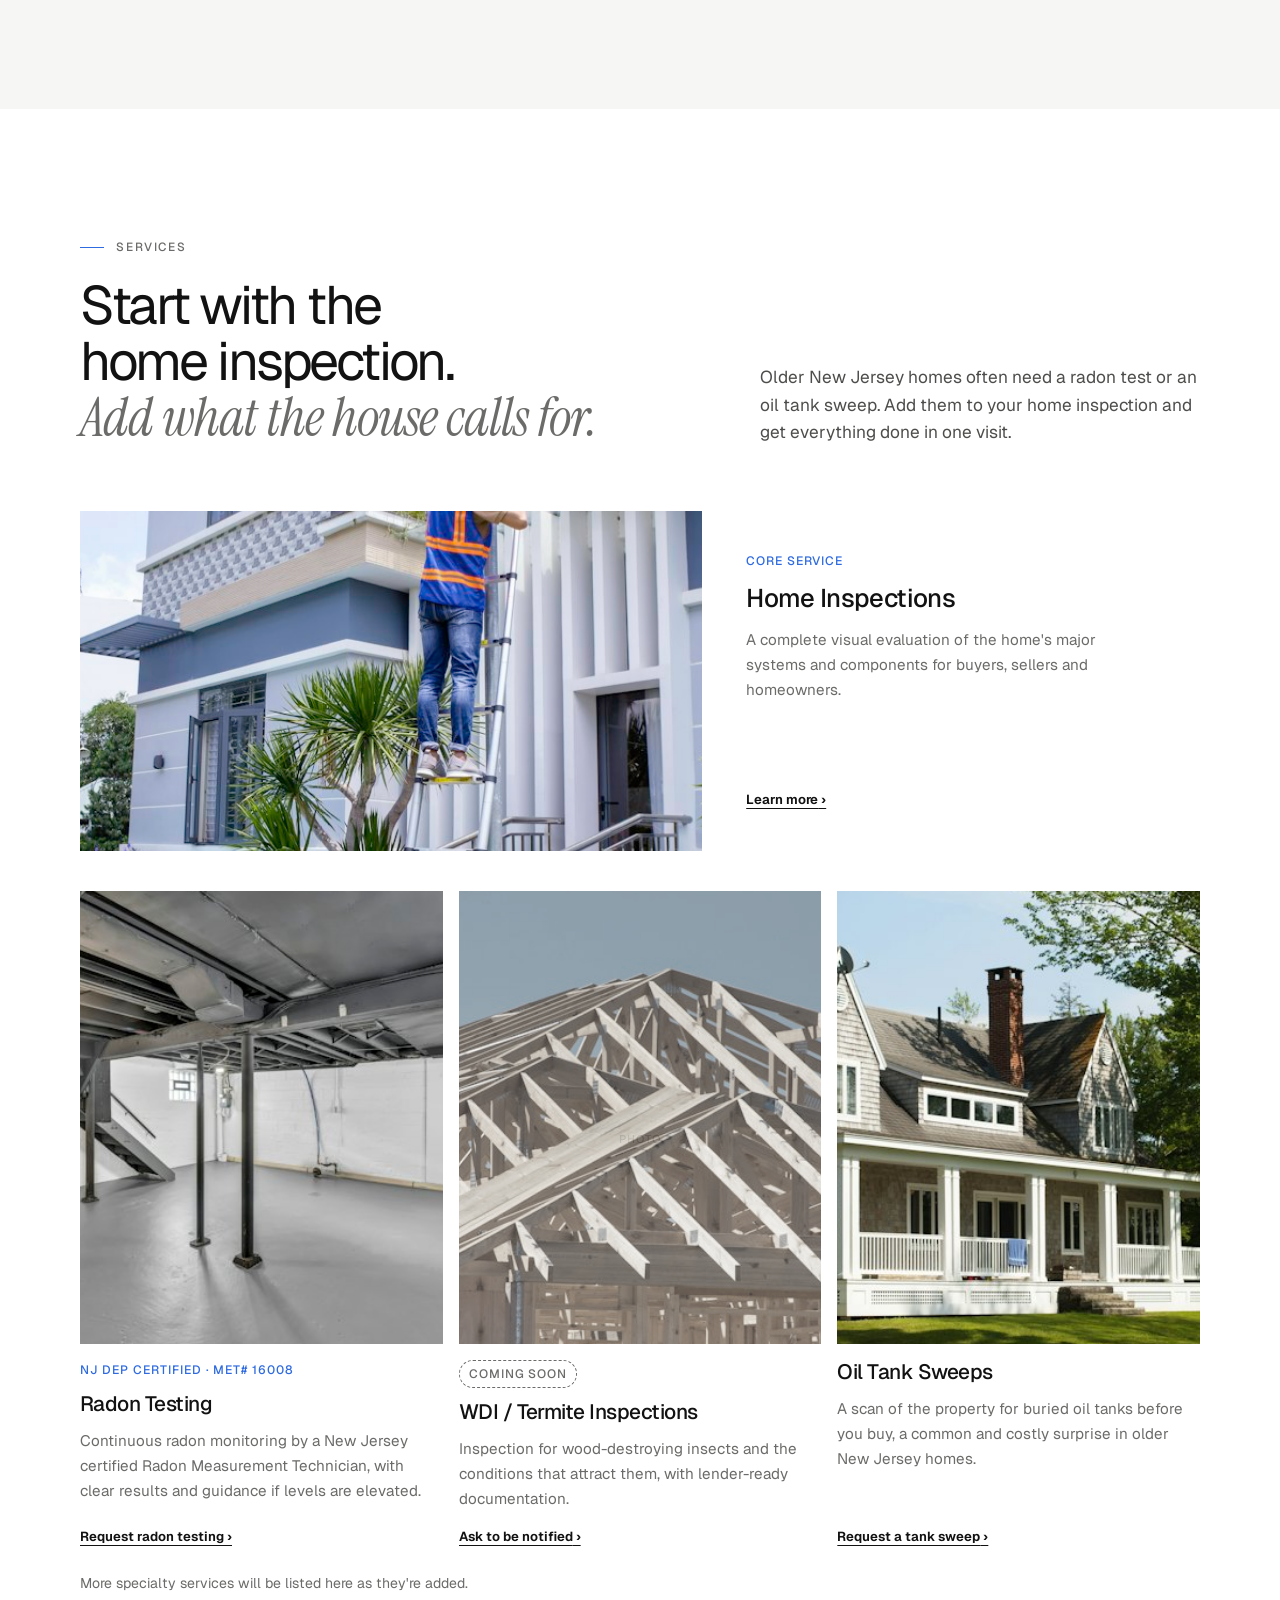
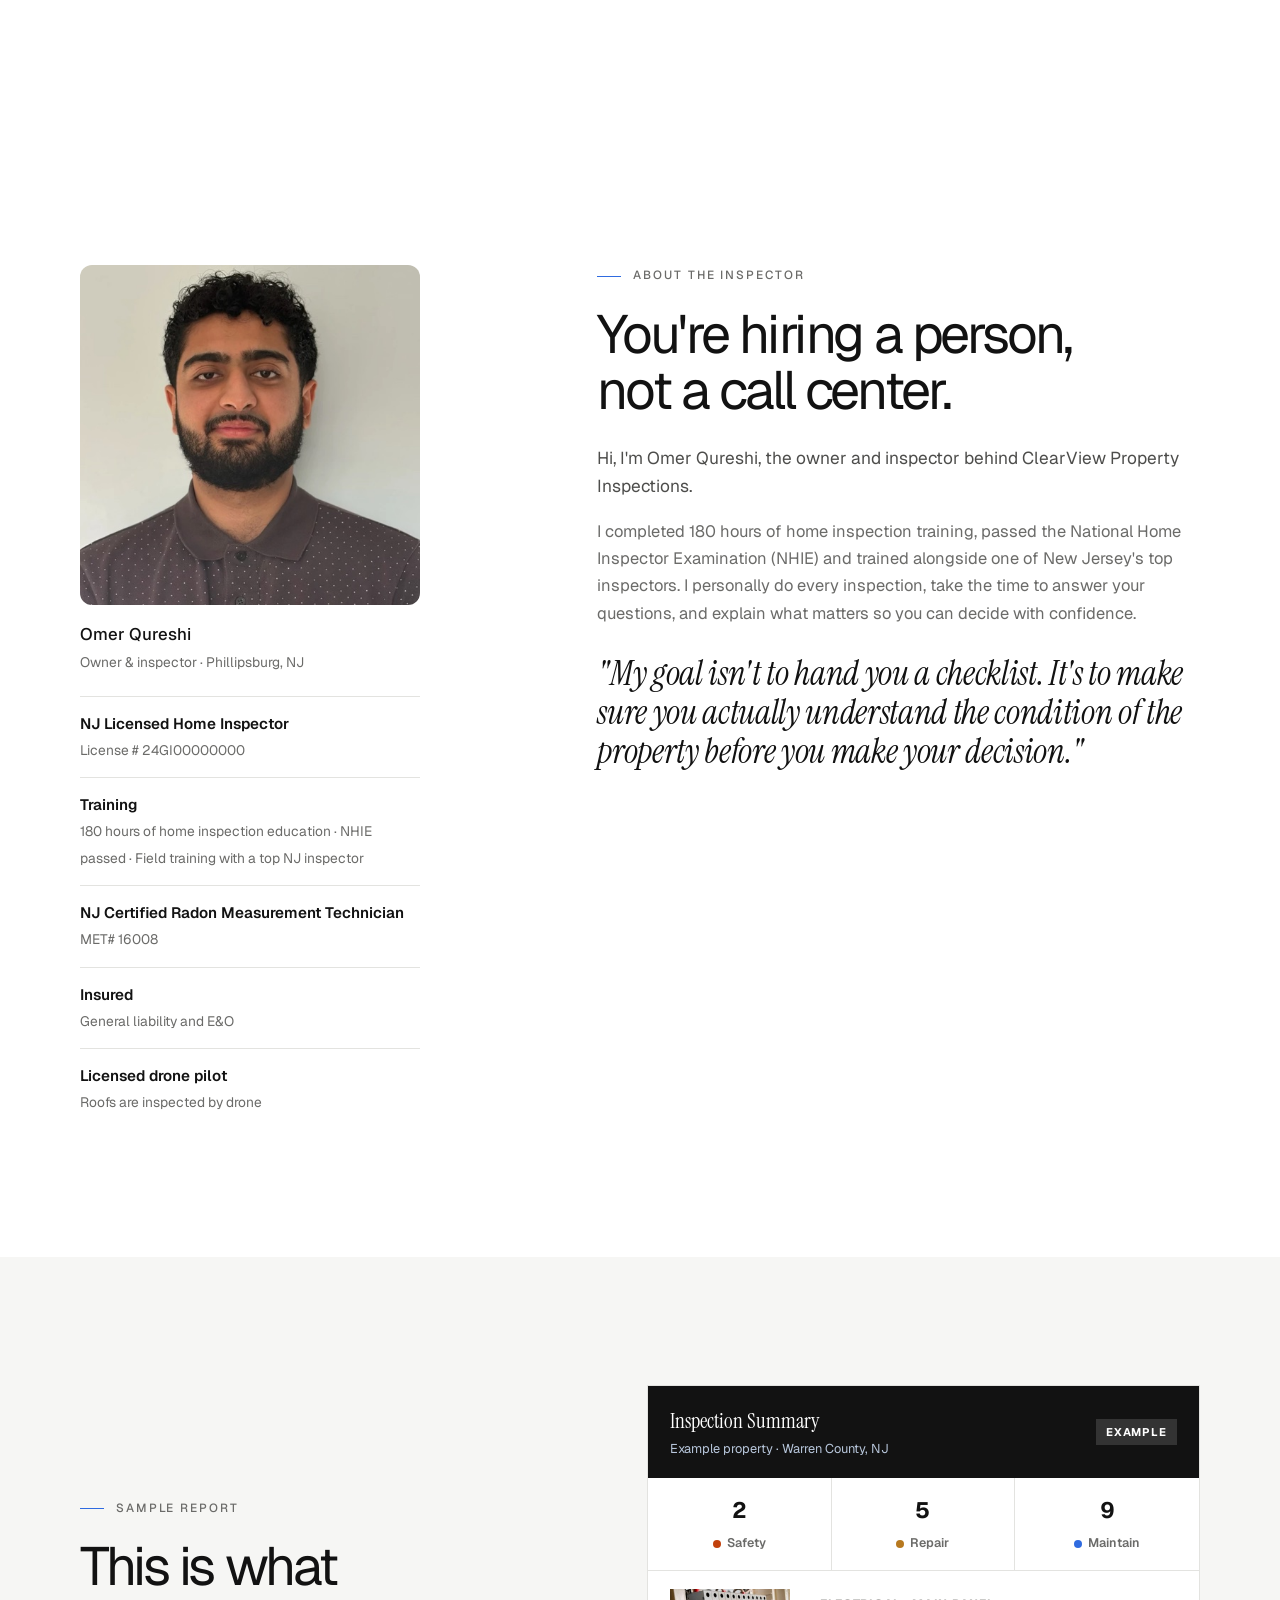
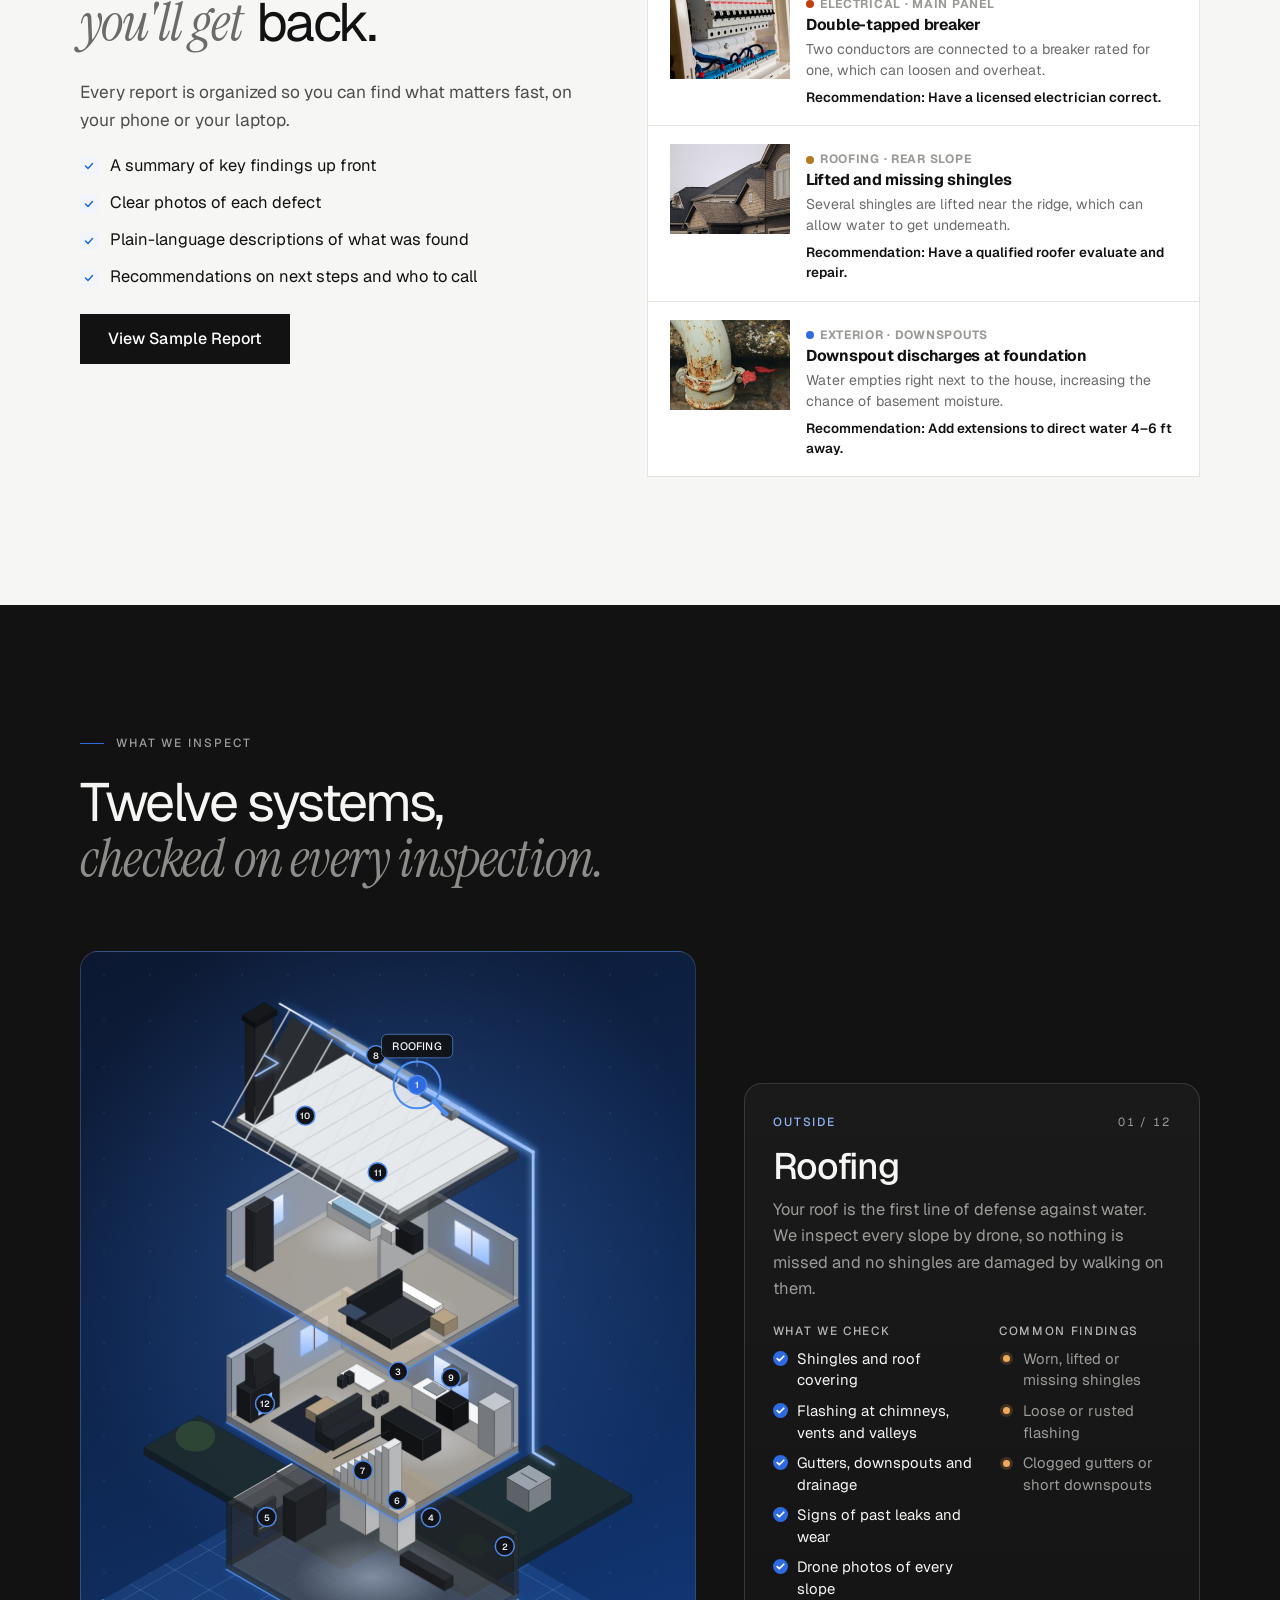
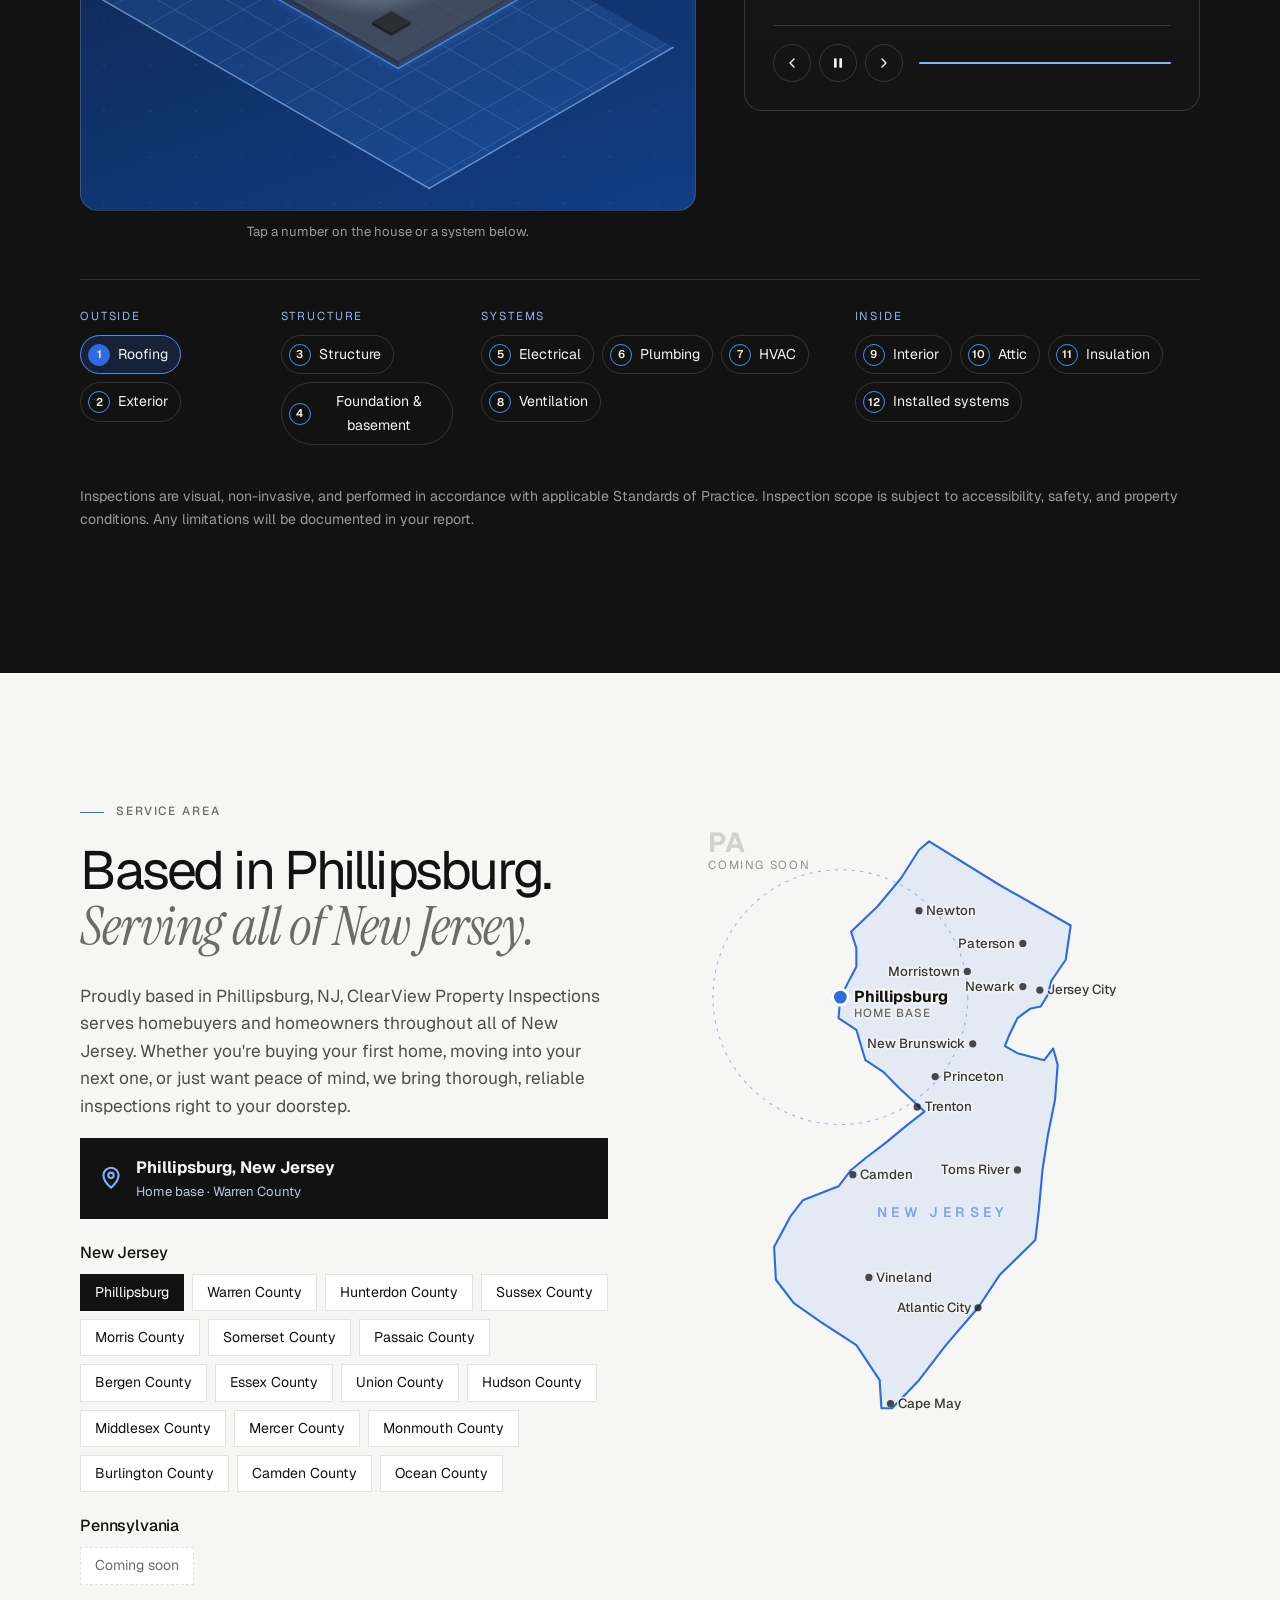
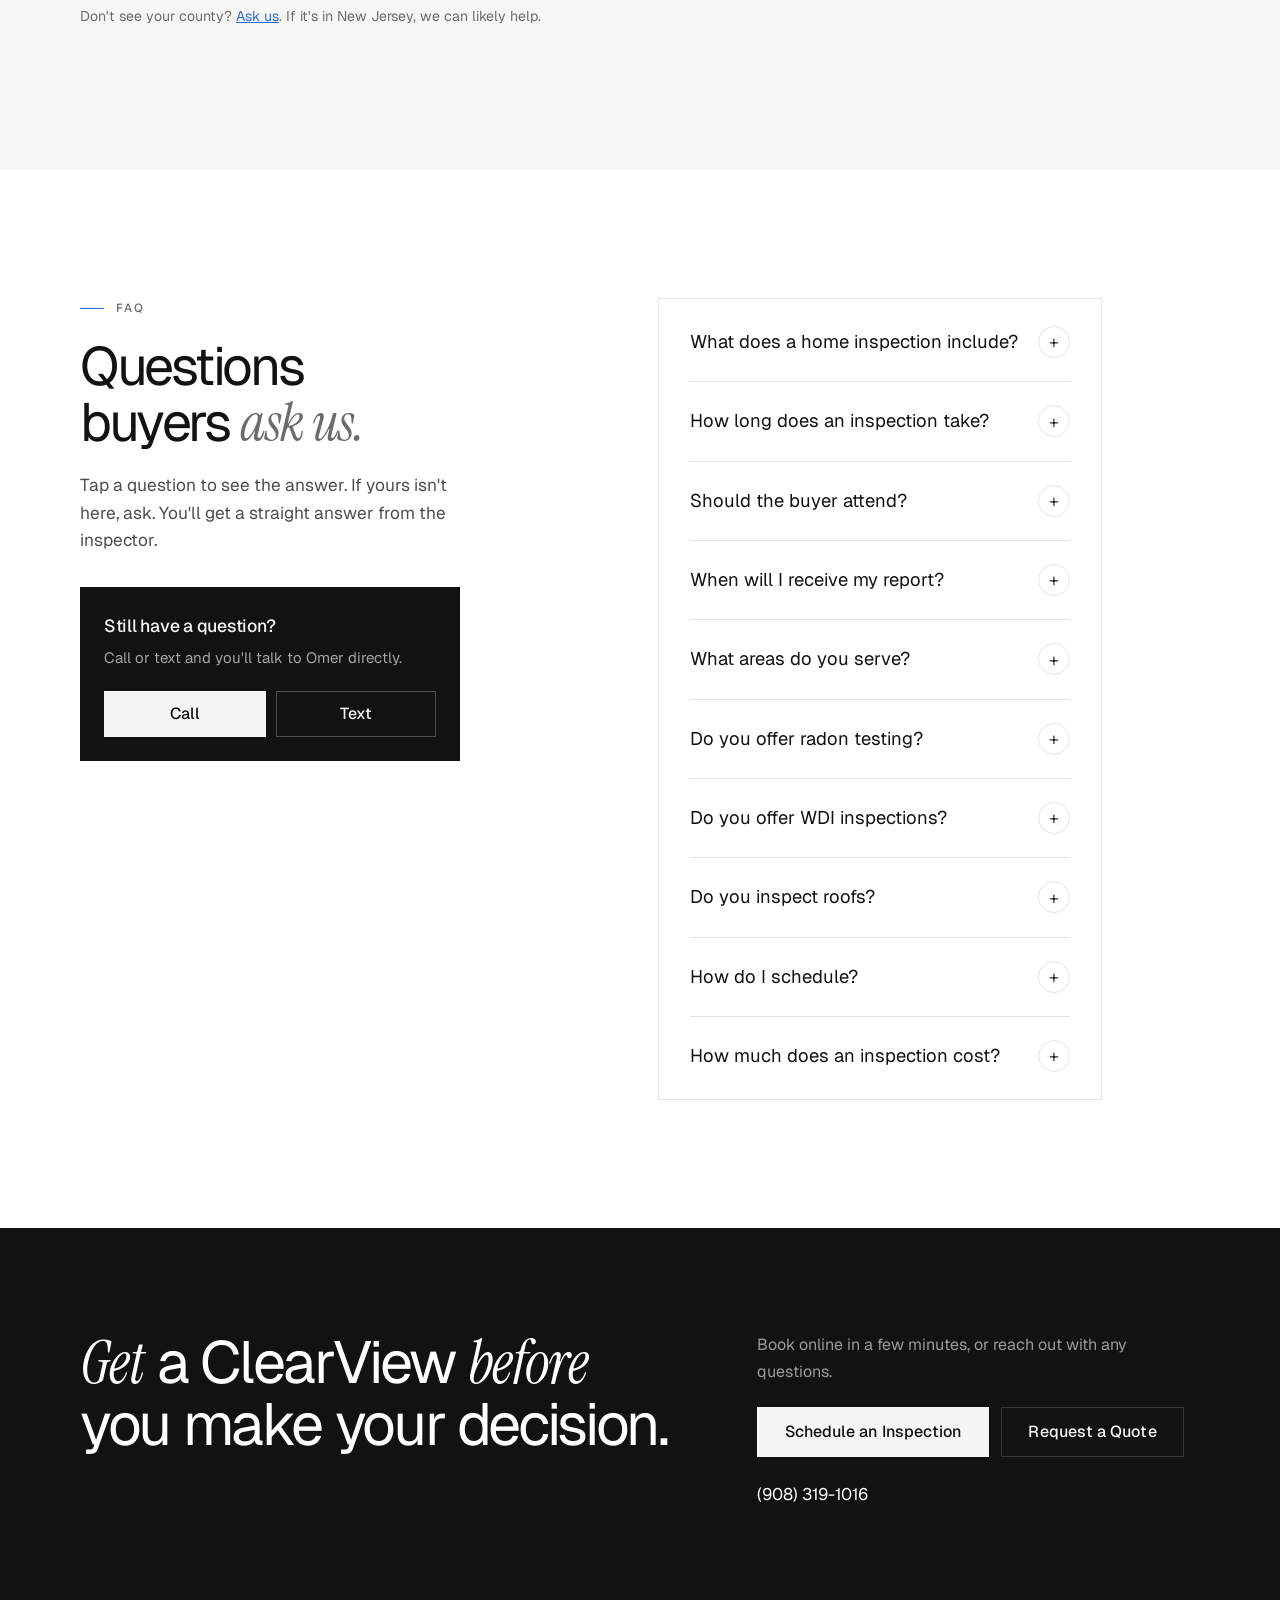
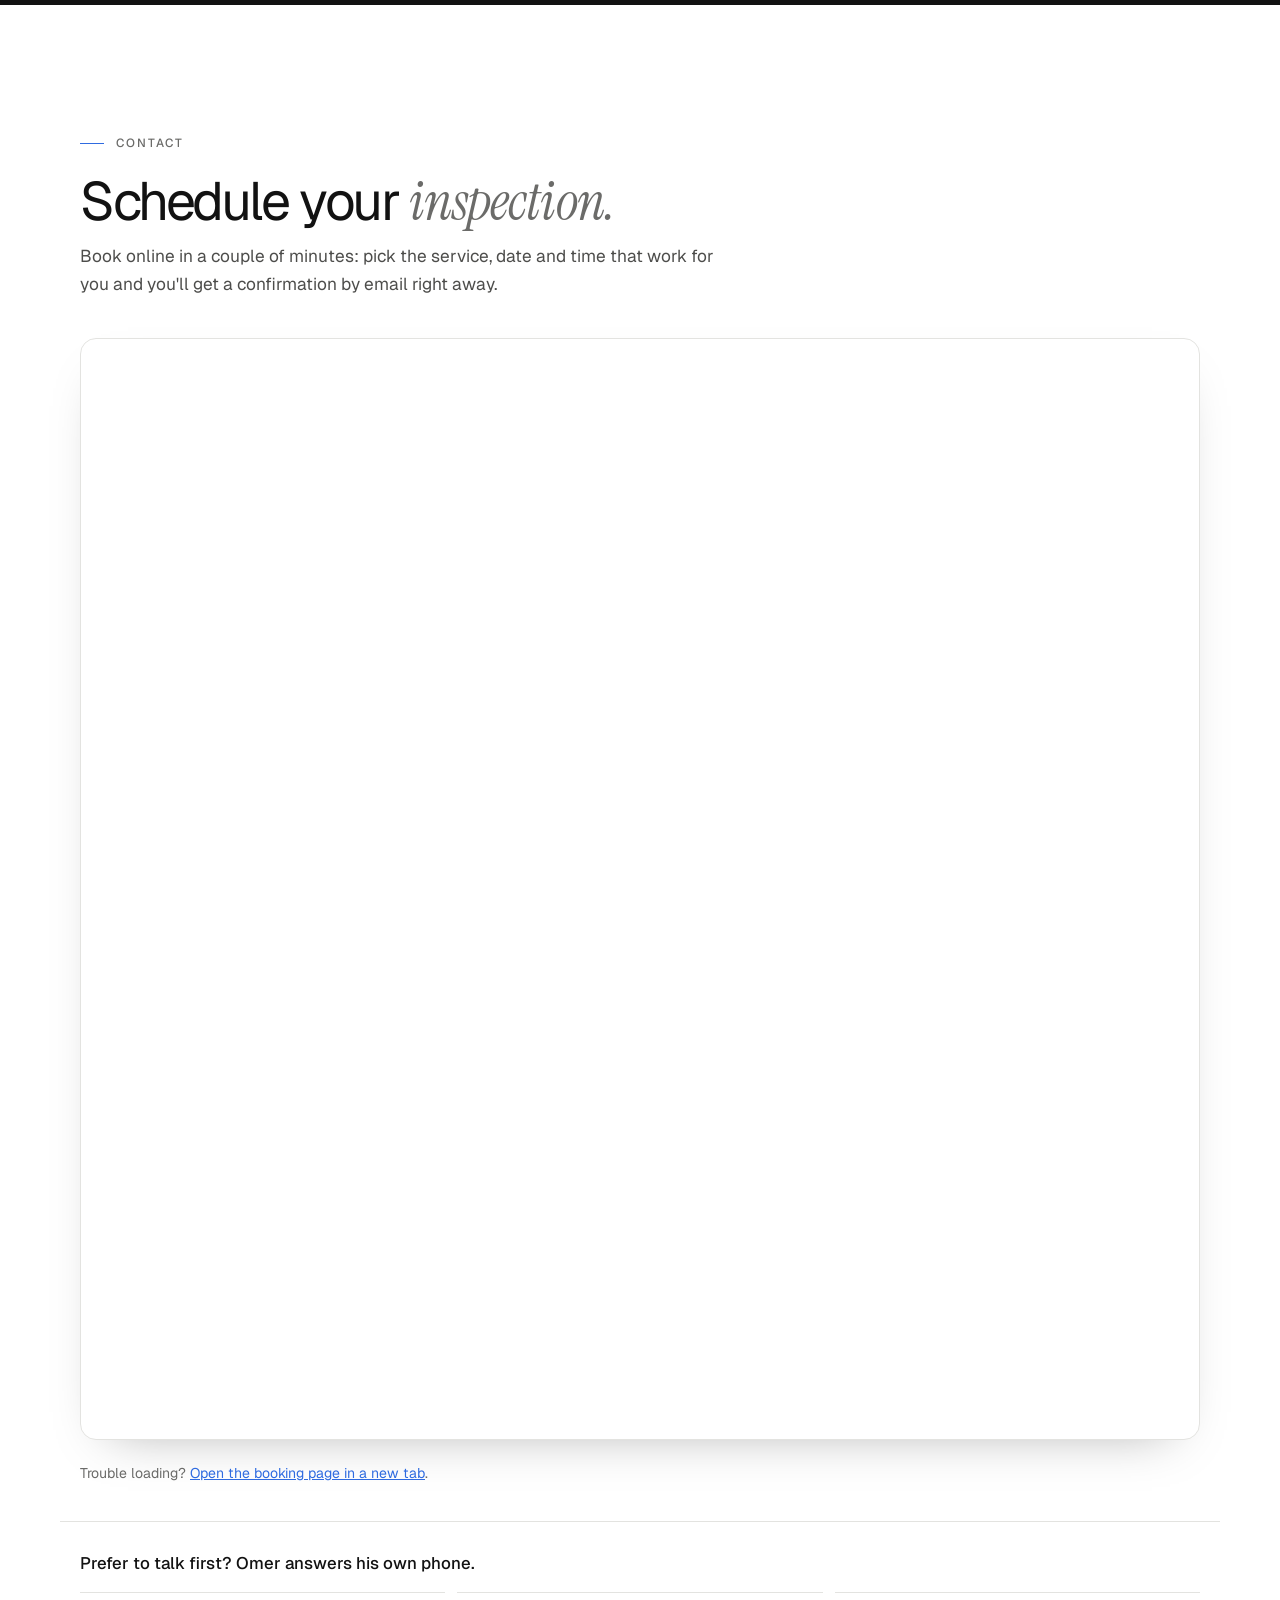
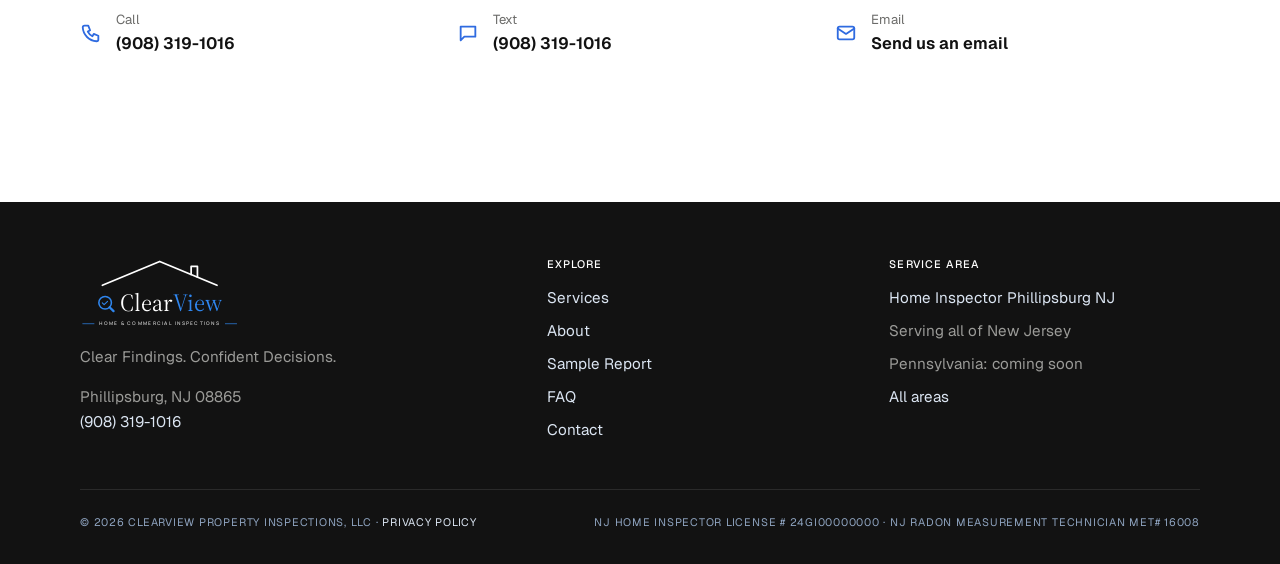
==== commit 28ed9f5e: "Add a privacy policy page Covers Spectora booking, phone/text/email contact, inspection records, hos" ====
--- a/index.html
+++ b/index.html
@@ -1025,7 +1025,7 @@
         </div>
       </div>
       <div class="footer-bottom">
-        <span>© <span data-year></span> ClearView Property Inspections, LLC</span>
+        <span>© <span data-year></span> ClearView Property Inspections, LLC · <a href="privacy.html">Privacy Policy</a></span>
         <span>NJ Home Inspector License # 24GI00000000 &middot; NJ Radon Measurement Technician MET# 16008</span>
       </div>
     </div>
--- a/css/themes/drafted.css
+++ b/css/themes/drafted.css
@@ -887,3 +887,12 @@
 
 /* the eyebrow now lives inside the h1 (keywords for search); keep it looking like the small label */
 .hero h1 .eyebrow { display: block; line-height: 1.4; letter-spacing: .1em; font-family: var(--font, system-ui); }
+
+/* privacy policy: a readable single column */
+.legal-wrap { max-width: 720px; }
+.legal h1 { font-size: clamp(2.2rem, 5vw, 3.2rem); letter-spacing: -.03em; margin: 12px 0 6px; }
+.legal-date { margin: 0 0 32px; color: var(--slate); font-size: .9rem; }
+.legal h2 { font-size: 1.25rem; letter-spacing: -.01em; margin: 36px 0 10px; }
+.legal p, .legal li { line-height: 1.7; color: var(--ink-2, var(--slate)); }
+.legal ul { padding-left: 1.2em; display: grid; gap: 8px; }
+.legal a { color: var(--accent); }
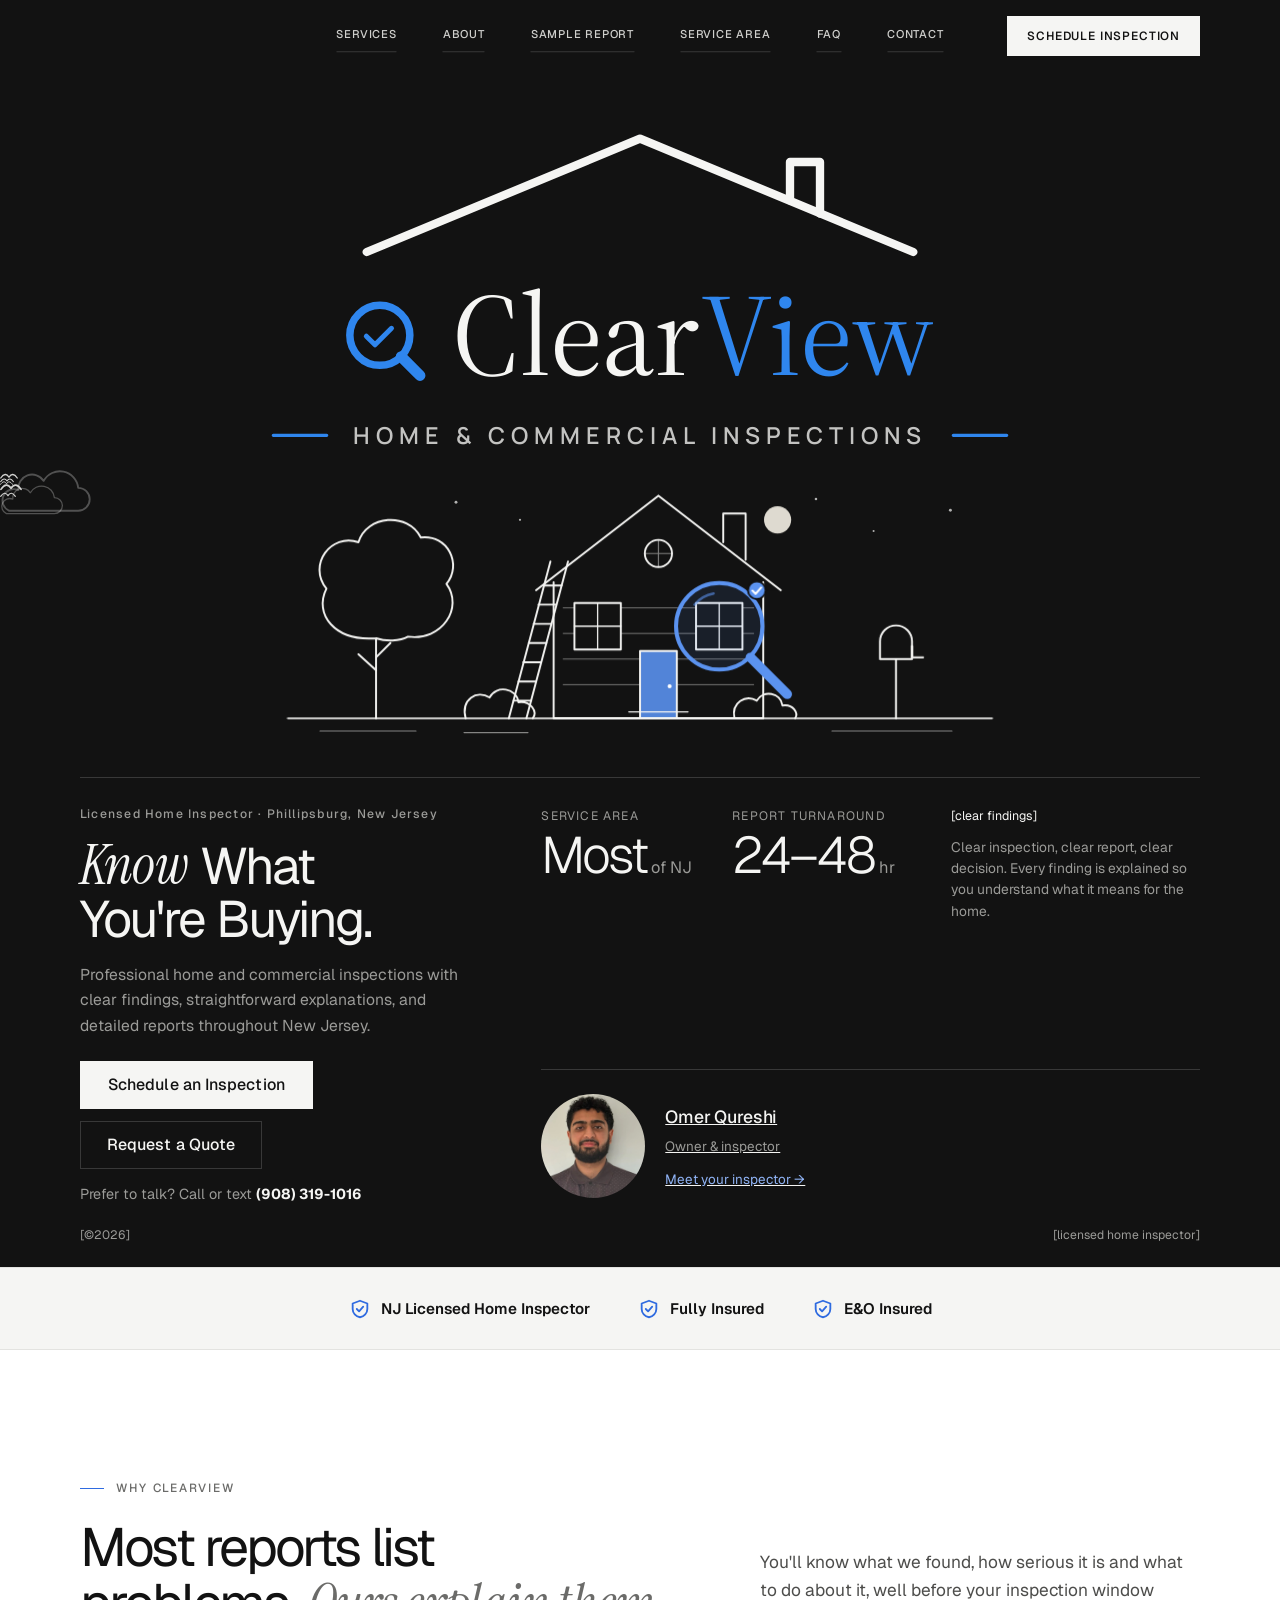
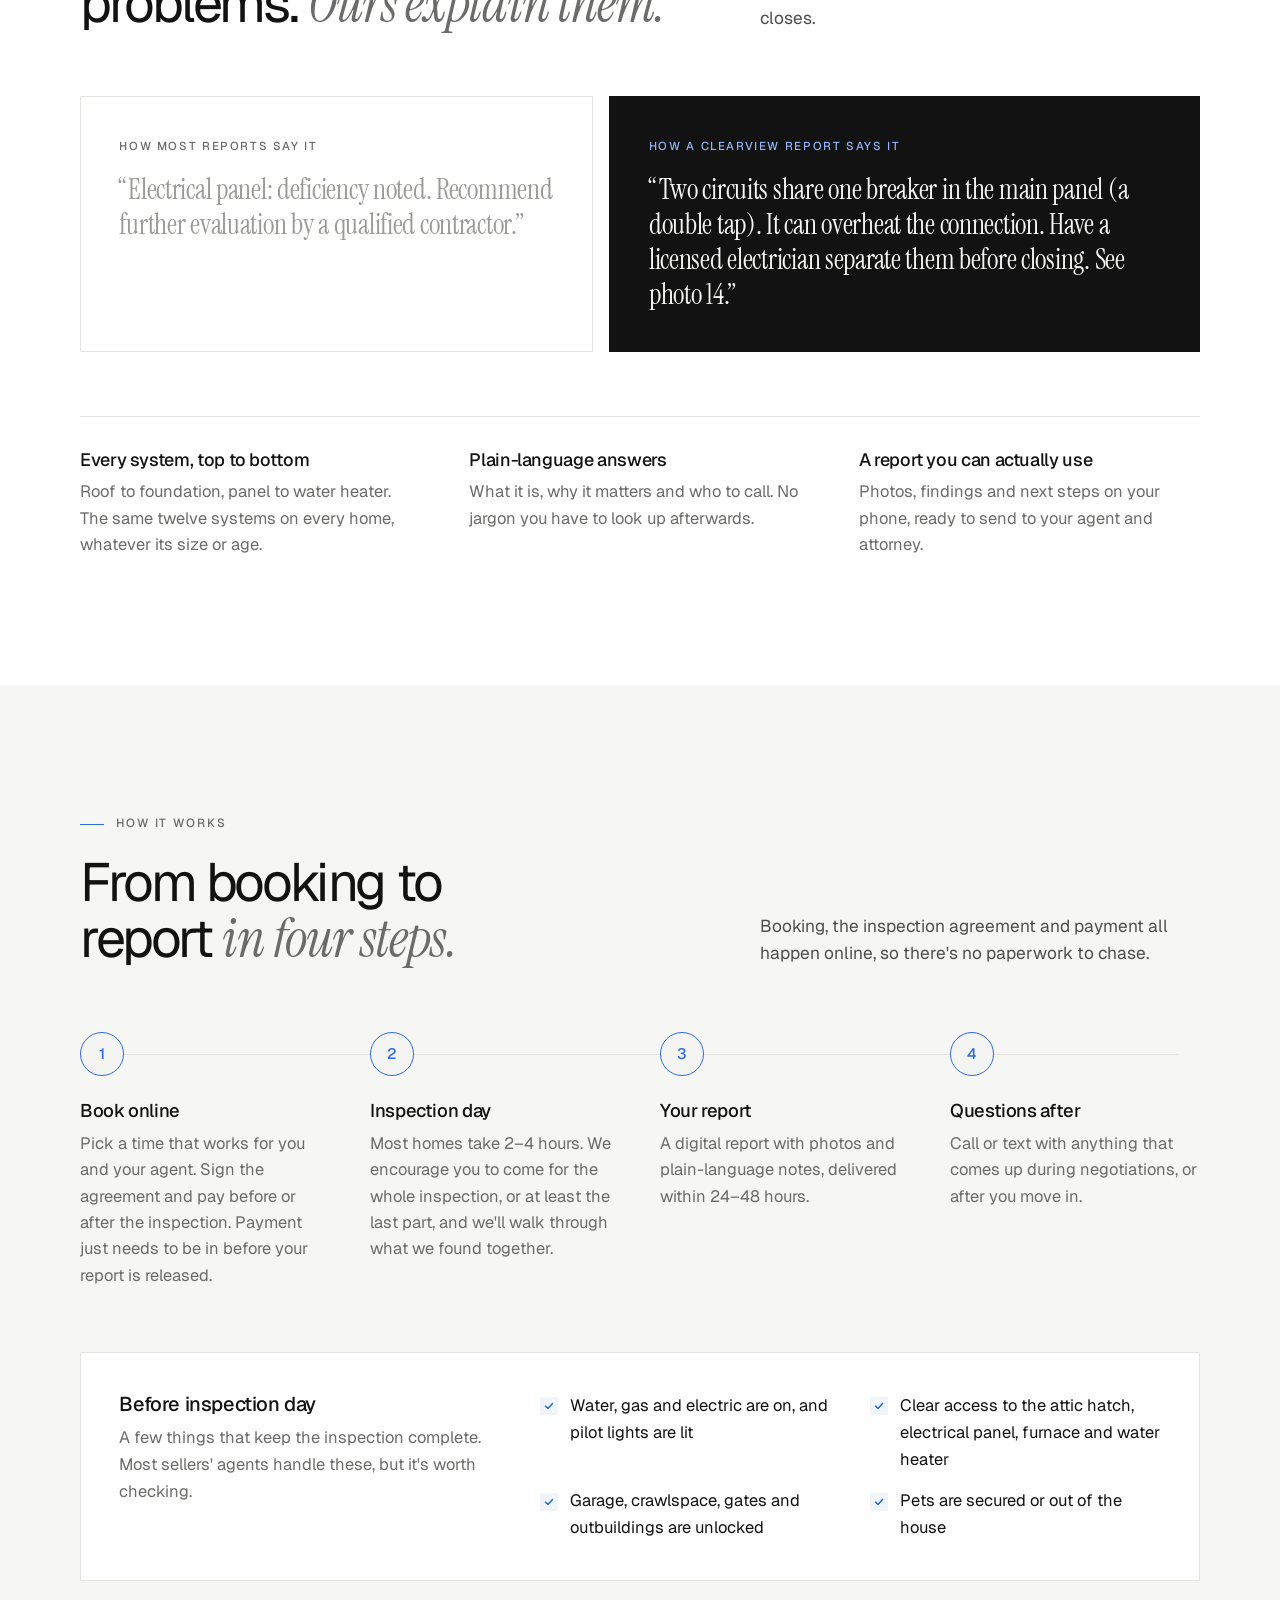
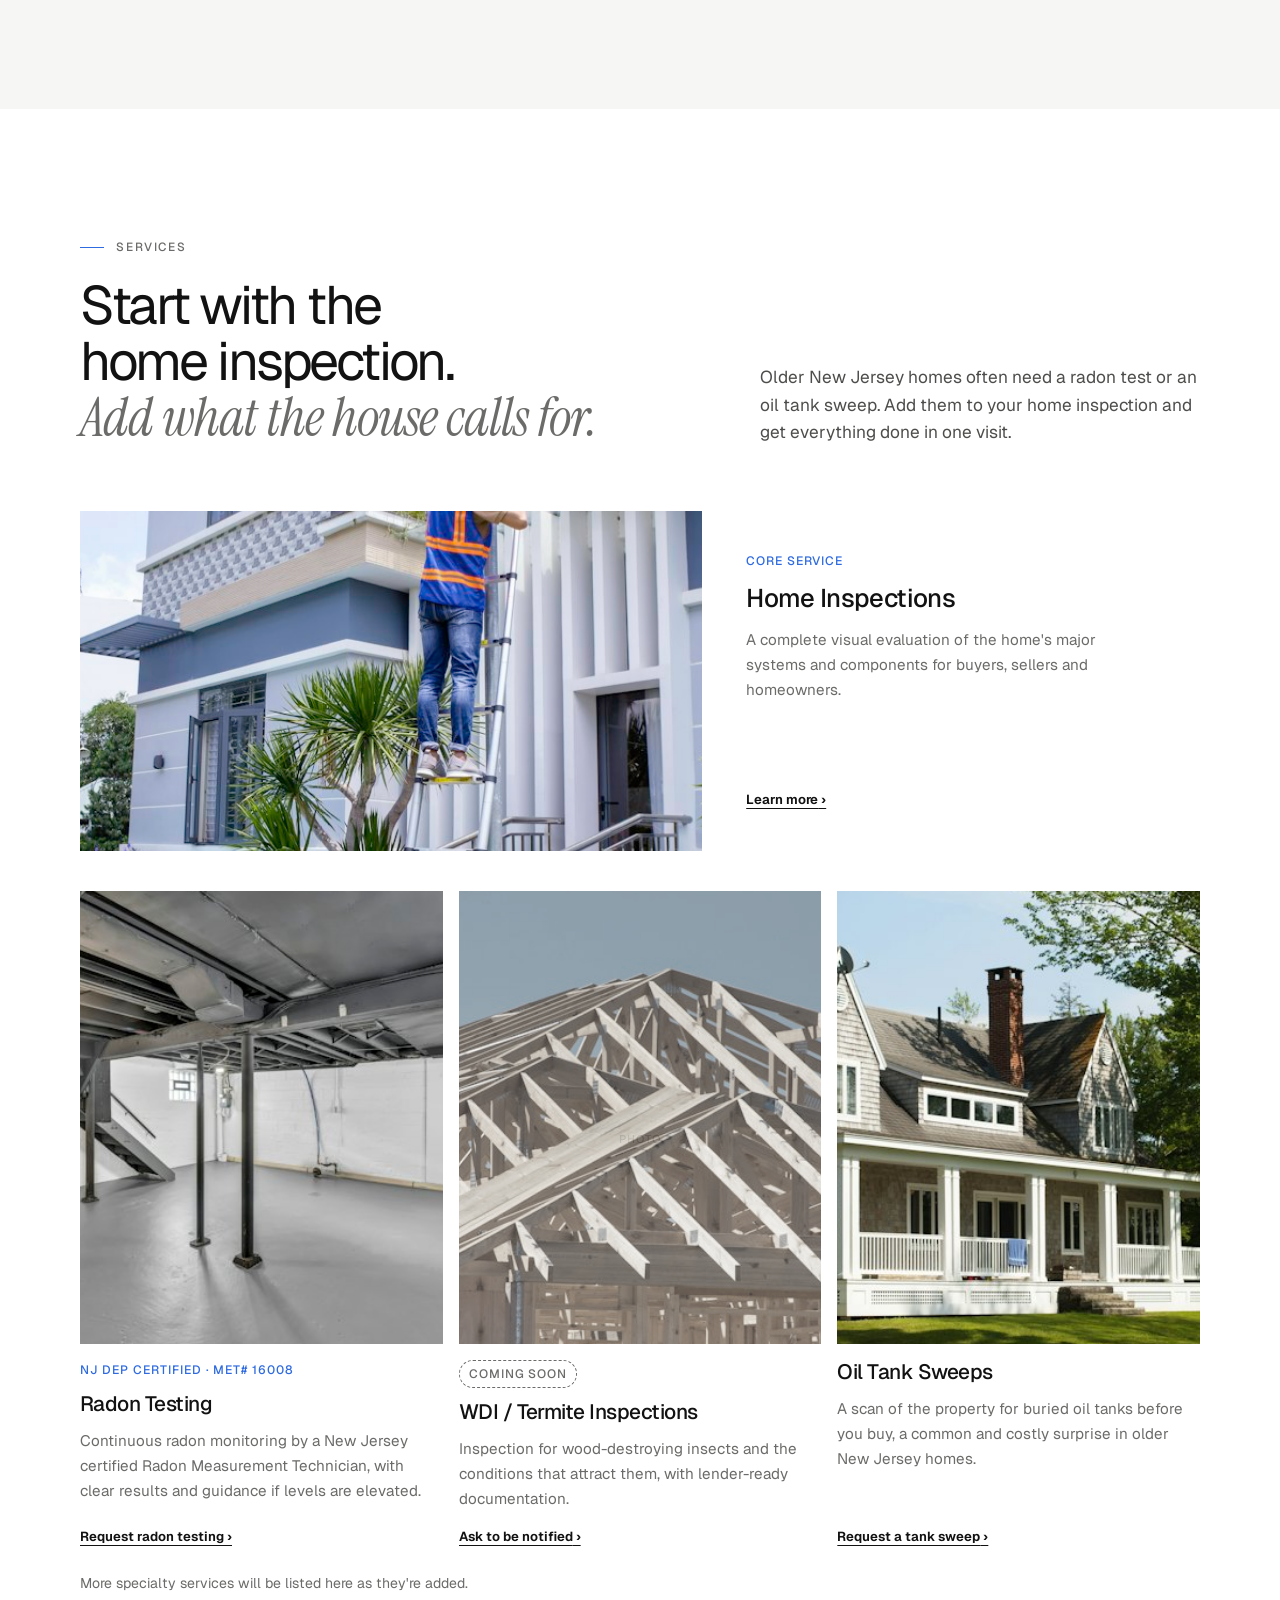
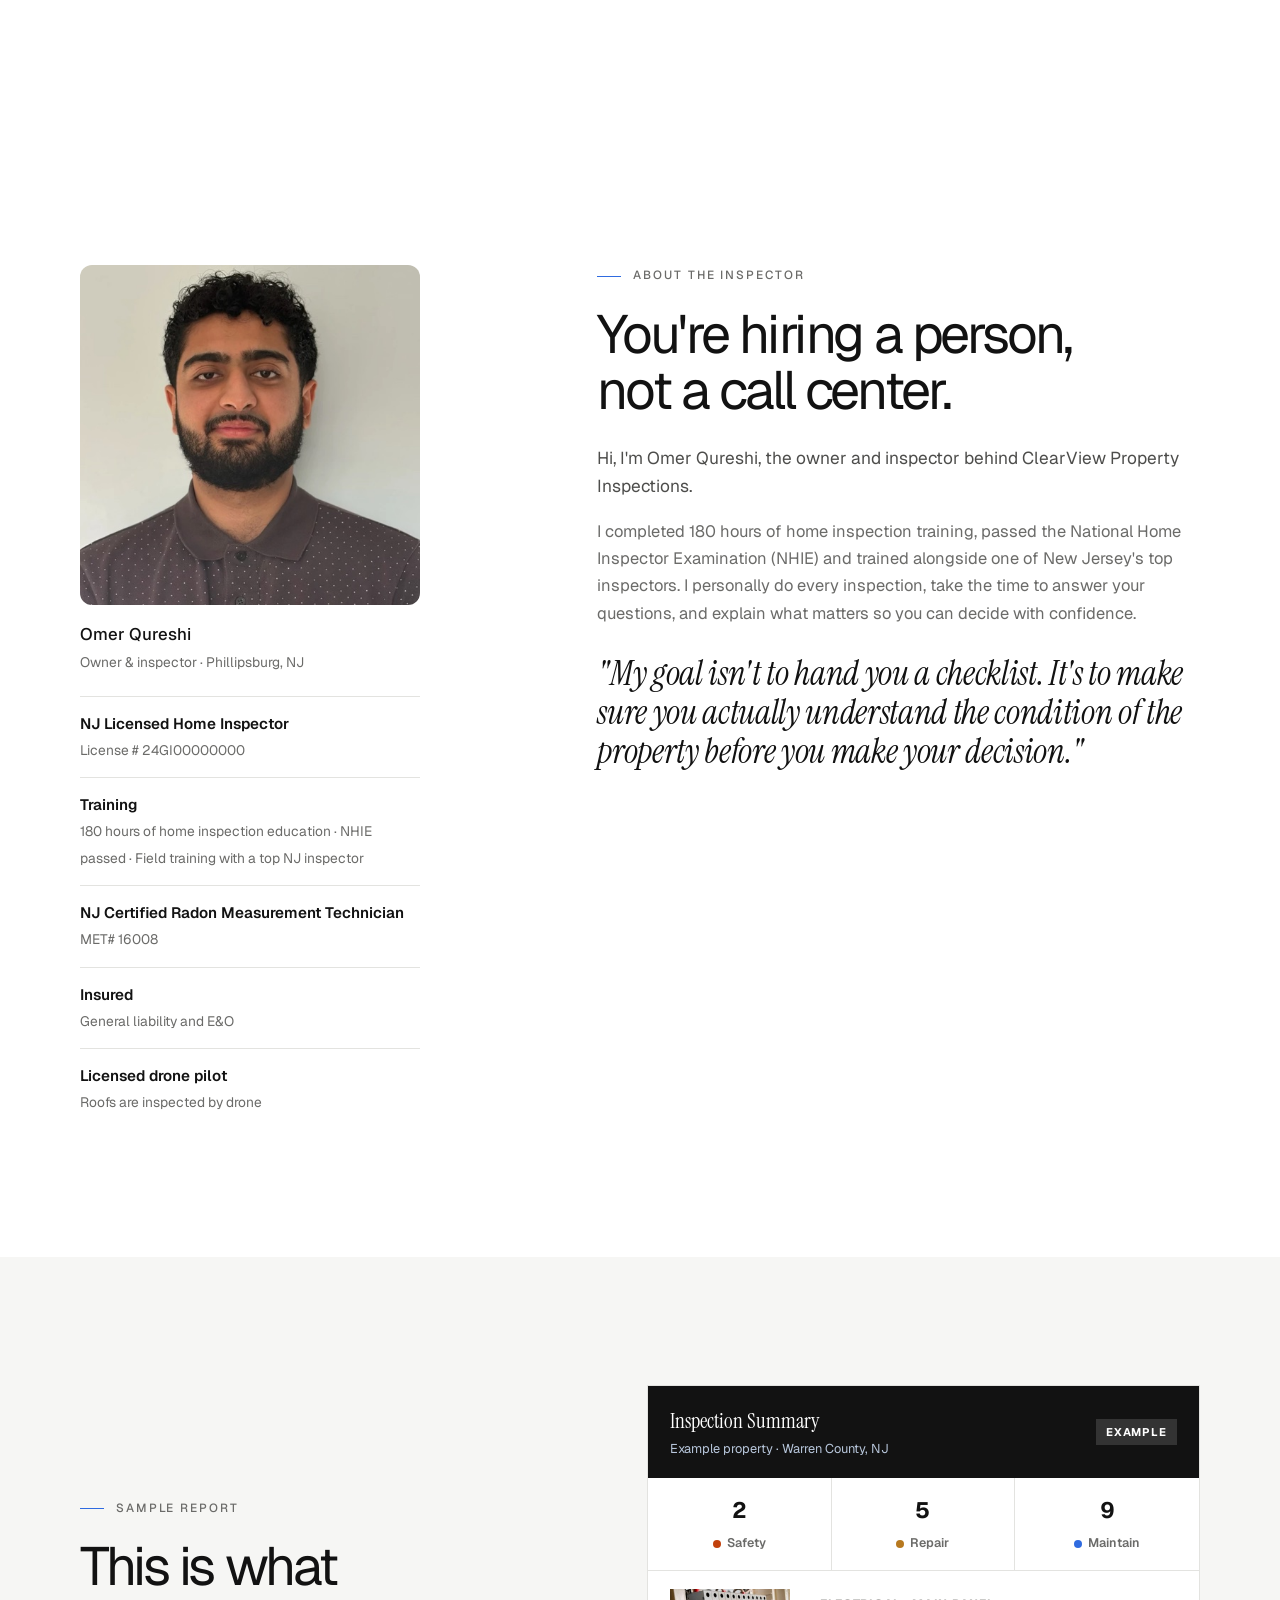
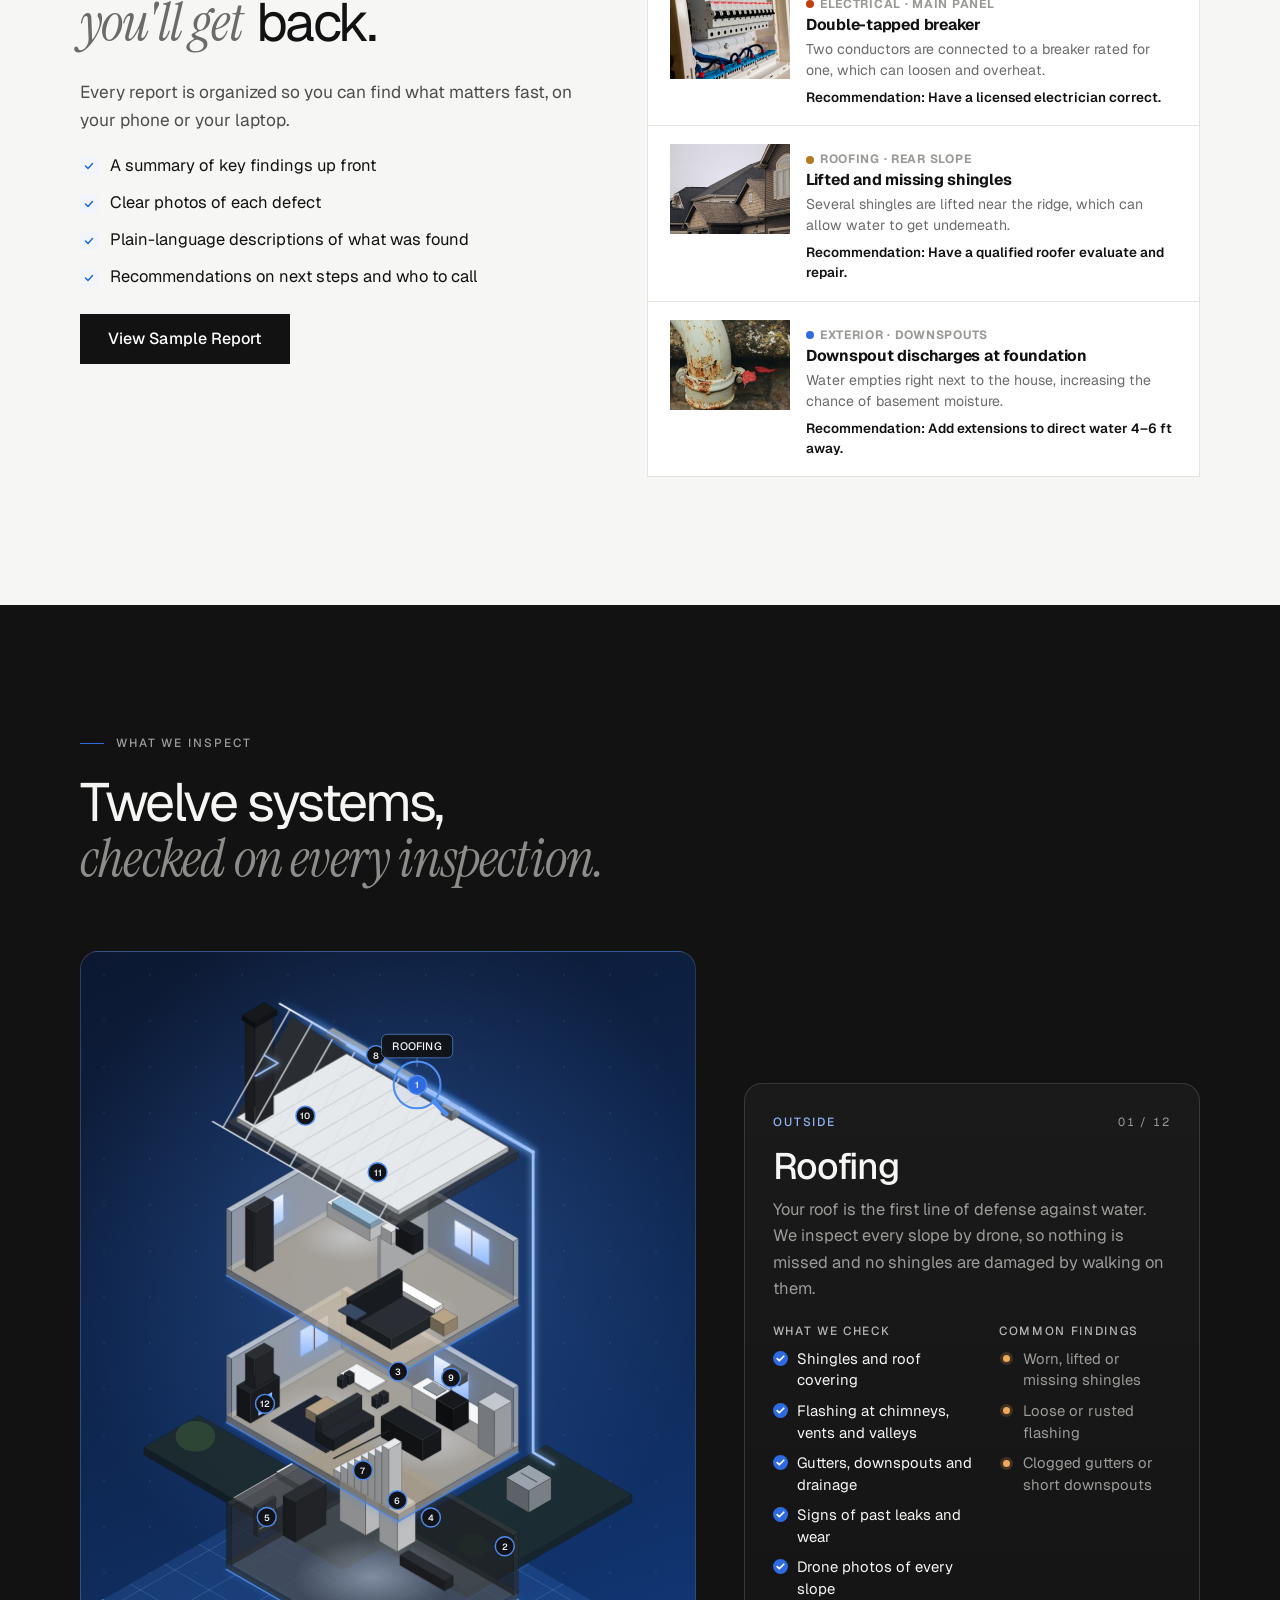
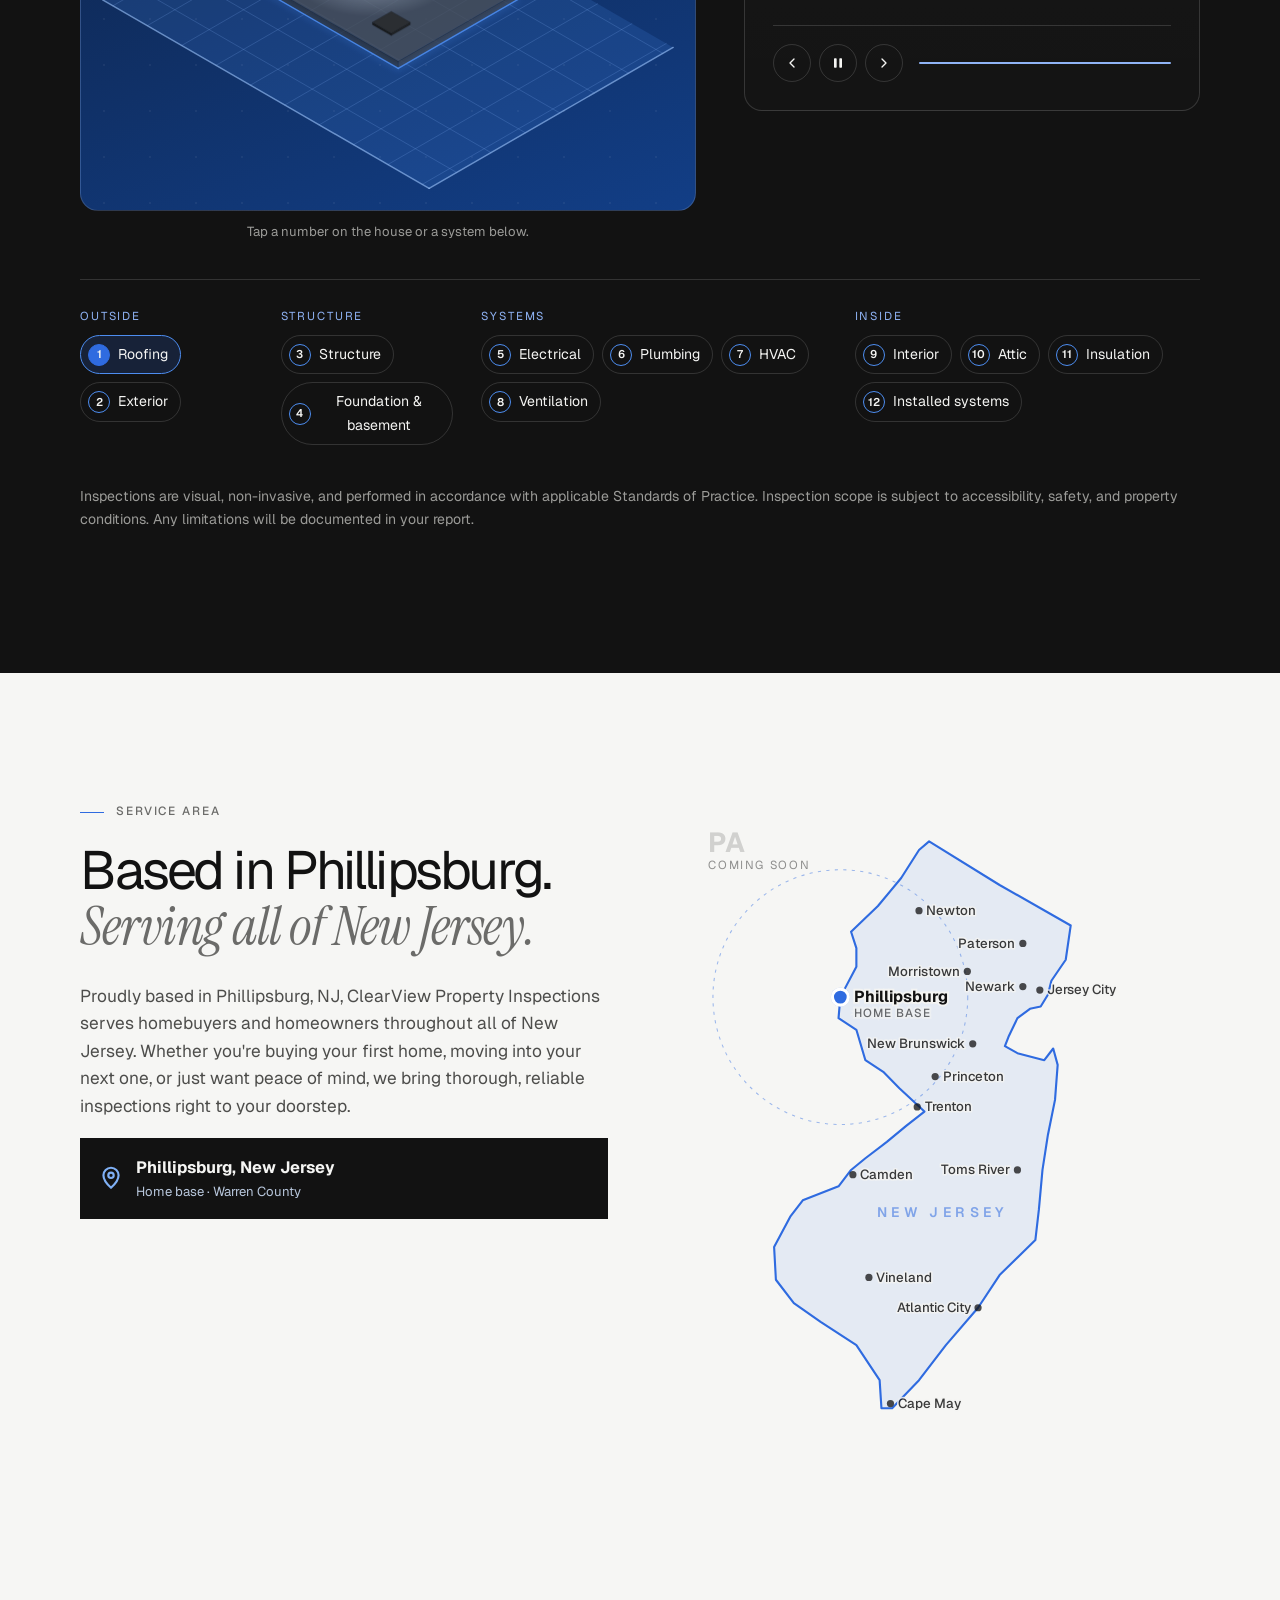
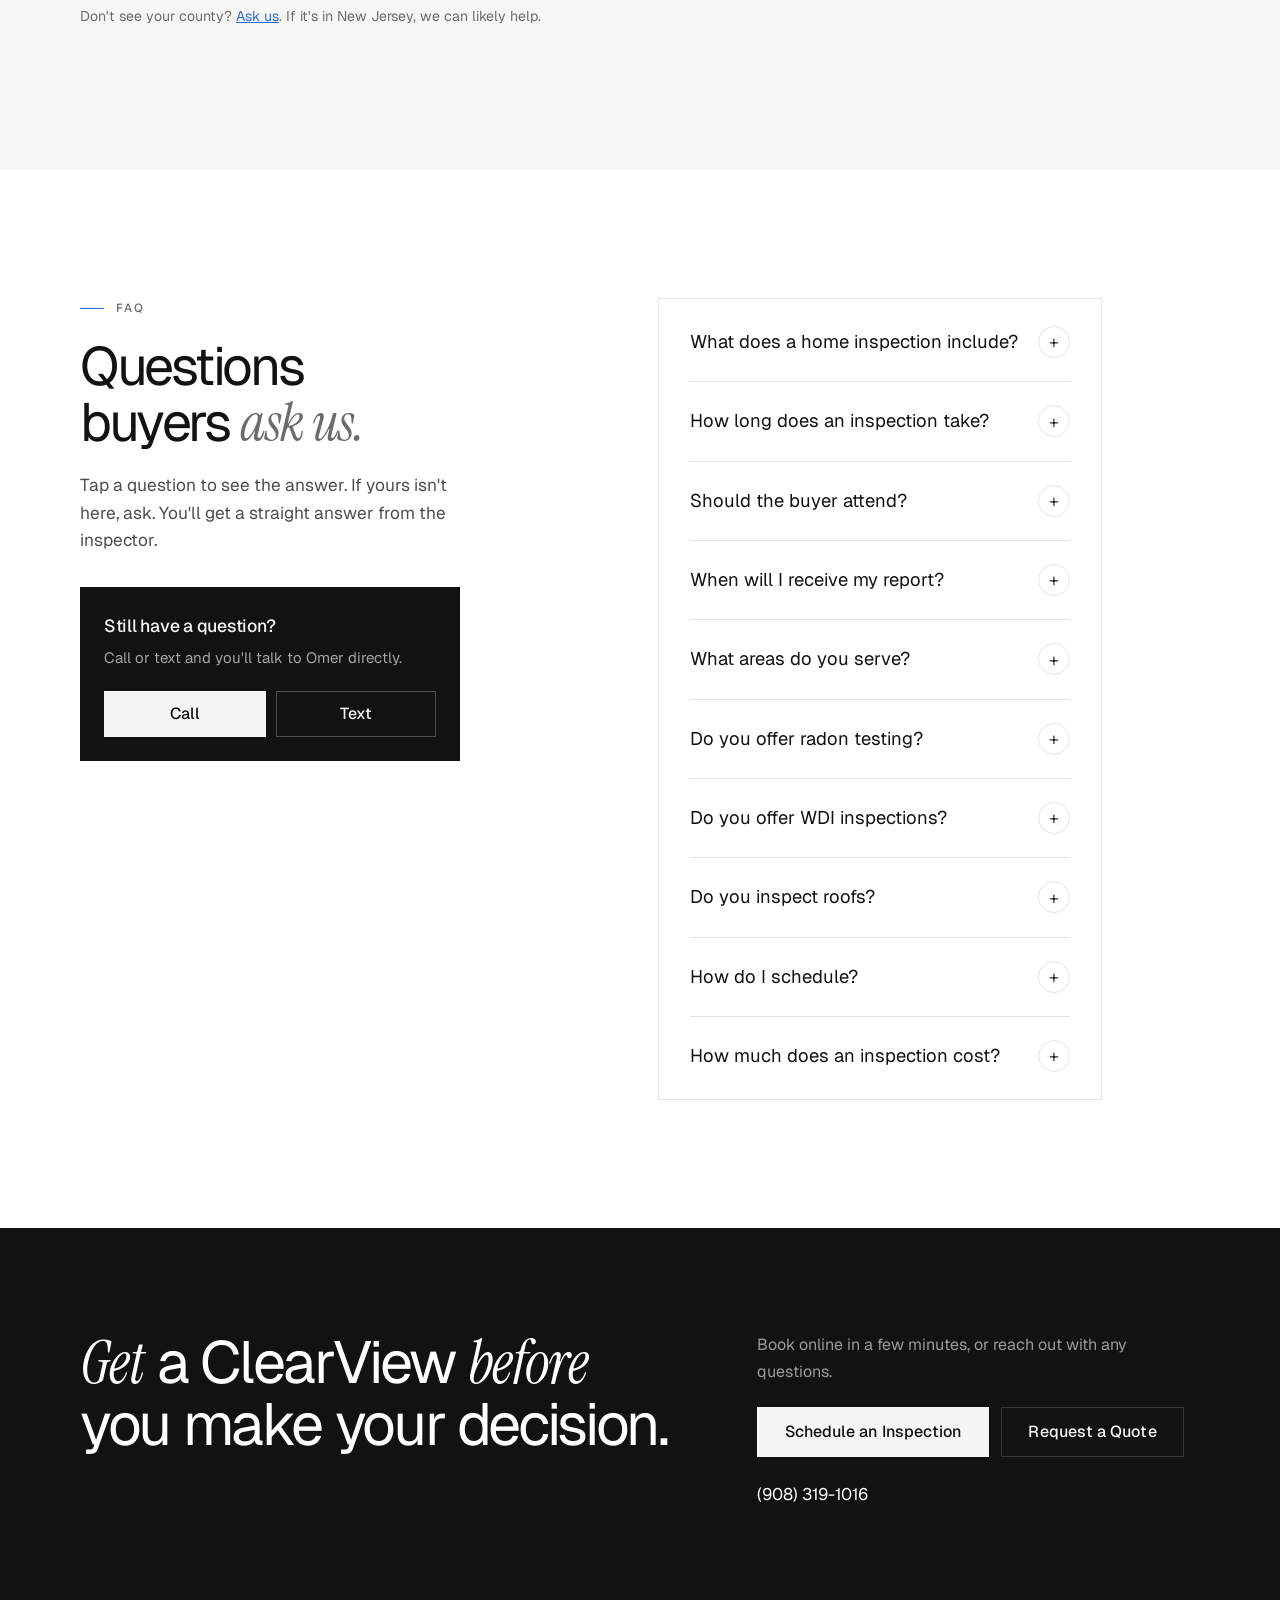
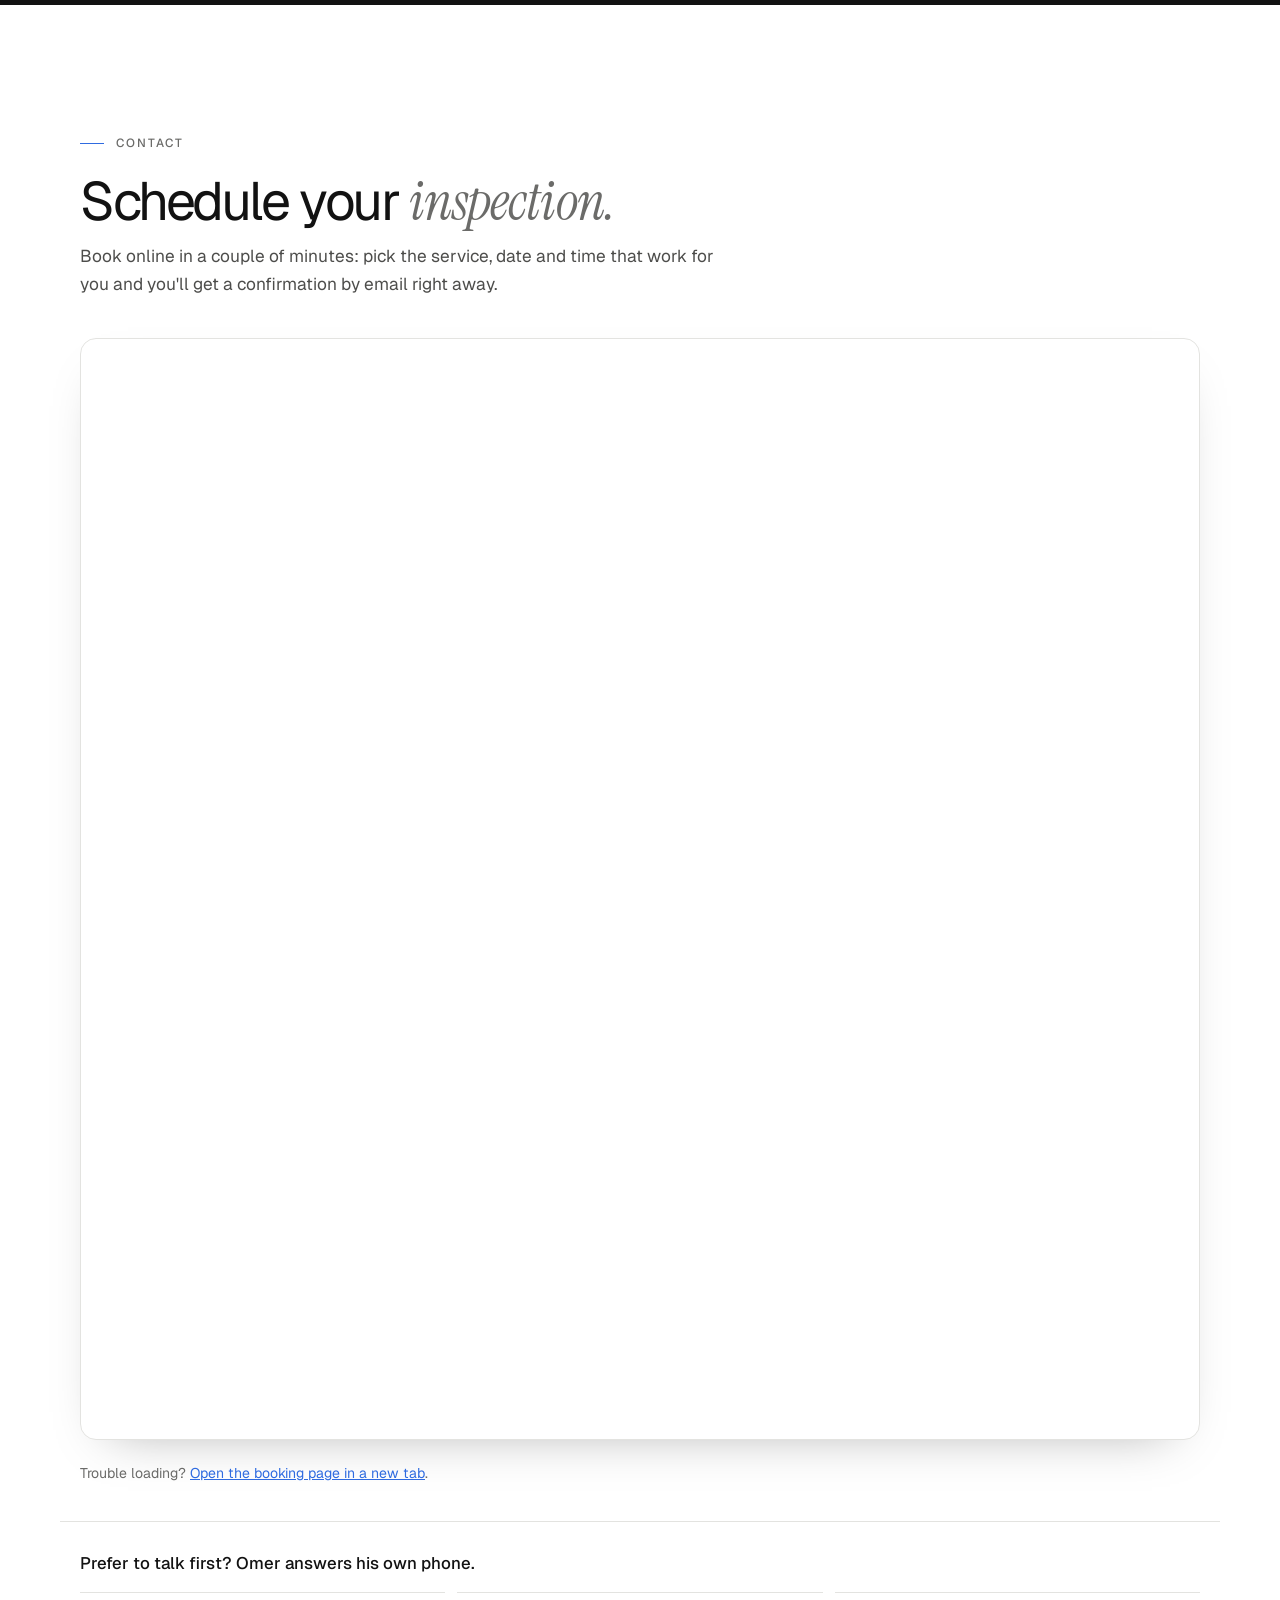
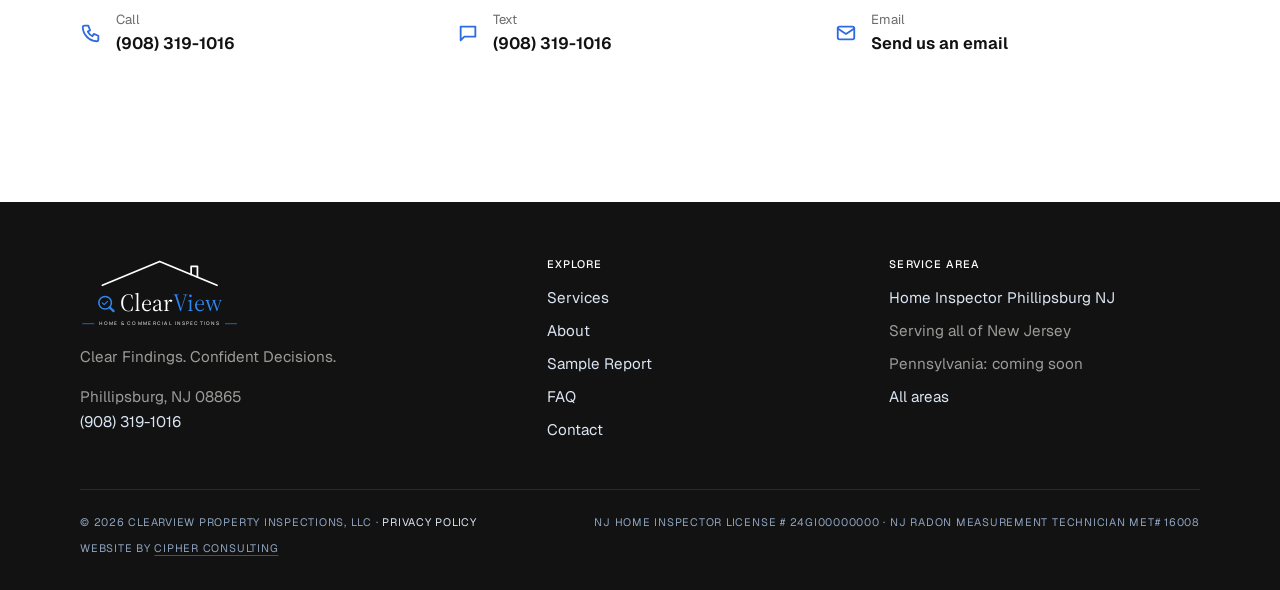
==== commit f3278317: "Add "Website by Cipher Consulting" credit to every footer Co-Authored-By: Claude Opus 5.5 <noreply@a" ====
--- a/index.html
+++ b/index.html
@@ -29,12 +29,12 @@
   <link rel="icon" href="assets/favicon.svg" type="image/svg+xml">
   <link rel="preconnect" href="https://fonts.googleapis.com">
   <link rel="preconnect" href="https://fonts.gstatic.com" crossorigin>
-  <link rel="stylesheet" href="css/styles.css?v=65">
-  <link rel="stylesheet" href="css/themes/drafted.css?v=65" id="theme-css">
+  <link rel="stylesheet" href="css/styles.css?v=66">
+  <link rel="stylesheet" href="css/themes/drafted.css?v=66" id="theme-css">
   <script>
     /* Theme loader: Drafted is the only style. */
     (function () {
-      var DEFAULT = "drafted", V = "65";
+      var DEFAULT = "drafted", V = "66";
       var FONTS = {
         drafted: "family=Geist:wght@300;400;500;600&family=Instrument+Serif:ital@0;1&family=Source+Serif+4:opsz,wght@8..60,400&family=Manrope:wght@600"
       };
@@ -394,7 +394,7 @@
           </div>
           <!-- your inspector, under the stats (big screens) -->
           <a class="hero-inspector" href="#about">
-            <img src="assets/photos/omer-qureshi.jpg?v=65" width="480" height="480" alt="Omer Qureshi">
+            <img src="assets/photos/omer-qureshi.jpg?v=66" width="480" height="480" alt="Omer Qureshi">
             <span><strong>Omer Qureshi</strong><small>Owner &amp; inspector</small><em>Meet your inspector &rarr;</em></span>
           </a>
         </div>
@@ -609,7 +609,7 @@
         <div class="inspector-col">
           <figure class="inspector-figure">
             <div class="ph ph-portrait" data-slot="inspector-portrait">
-              <img src="assets/photos/omer-qureshi.jpg?v=65" width="480" height="480" alt="Omer Qureshi, owner and inspector at ClearView Property Inspections" loading="lazy" decoding="async">
+              <img src="assets/photos/omer-qureshi.jpg?v=66" width="480" height="480" alt="Omer Qureshi, owner and inspector at ClearView Property Inspections" loading="lazy" decoding="async">
             </div>
             <figcaption><strong>Omer Qureshi</strong><span>Owner &amp; inspector &middot; Phillipsburg, NJ</span></figcaption>
           </figure>
@@ -1027,6 +1027,7 @@
       <div class="footer-bottom">
         <span>© <span data-year></span> ClearView Property Inspections, LLC · <a href="privacy.html">Privacy Policy</a></span>
         <span>NJ Home Inspector License # 24GI00000000 &middot; NJ Radon Measurement Technician MET# 16008</span>
+        <span class="credit">Website by <a href="https://cipherconsulting.net" target="_blank" rel="noopener">Cipher Consulting</a></span>
       </div>
     </div>
   </footer>
@@ -1038,7 +1039,7 @@
     <a class="primary" href="#book" data-schedule><svg viewBox="0 0 24 24" fill="none" stroke="currentColor" stroke-width="2" stroke-linecap="round" stroke-linejoin="round"><rect x="3.5" y="5" width="17" height="15" rx="2"/><path d="M3.5 10h17M8 3v4M16 3v4"/></svg>Schedule</a>
   </nav>
 
-  <script src="js/config.js?v=65"></script>
-  <script src="js/main.js?v=65"></script>
+  <script src="js/config.js?v=66"></script>
+  <script src="js/main.js?v=66"></script>
 </body>
 </html>
--- a/css/themes/drafted.css
+++ b/css/themes/drafted.css
@@ -896,3 +896,7 @@
 .legal p, .legal li { line-height: 1.7; color: var(--ink-2, var(--slate)); }
 .legal ul { padding-left: 1.2em; display: grid; gap: 8px; }
 .legal a { color: var(--accent); }
+
+/* footer: small agency credit */
+.footer-bottom .credit a { color: inherit; text-decoration: underline; text-underline-offset: 3px; text-decoration-color: rgba(255,255,255,.25); }
+.footer-bottom .credit a:hover { color: #fff; }
